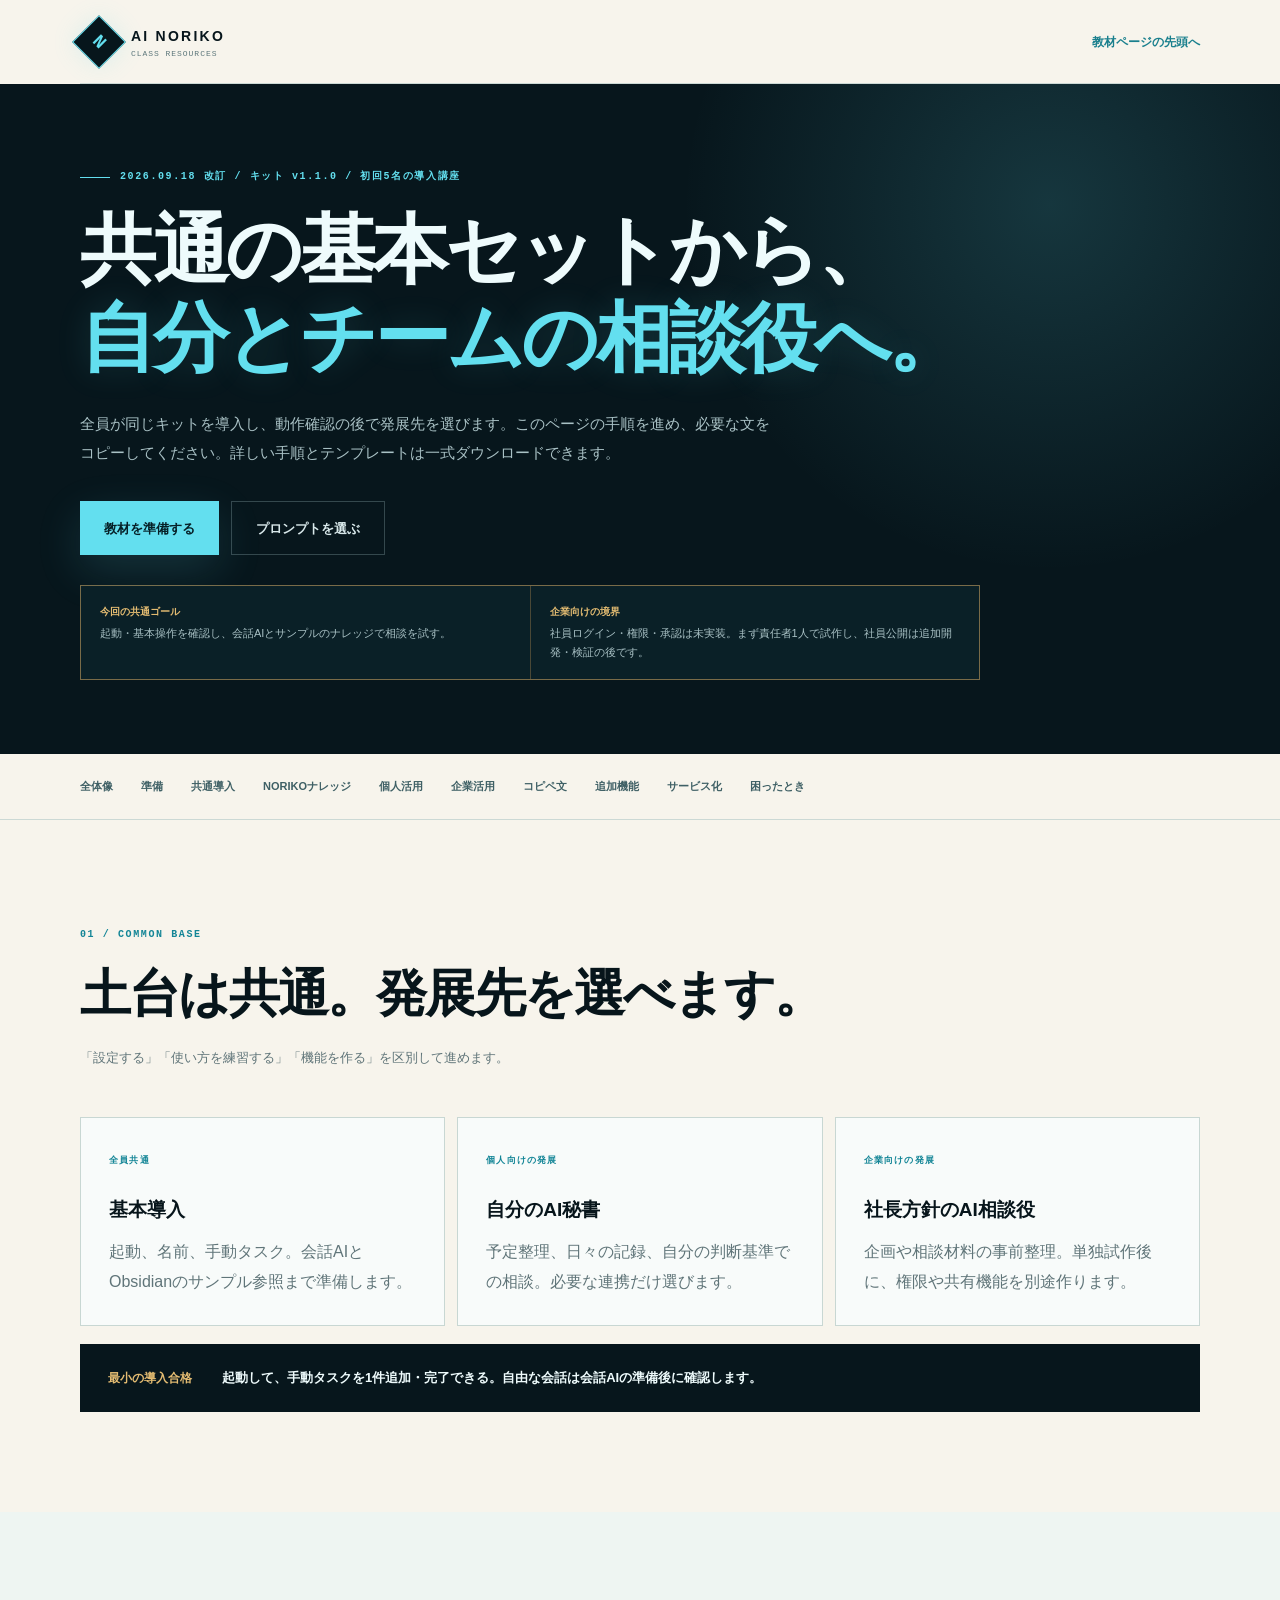
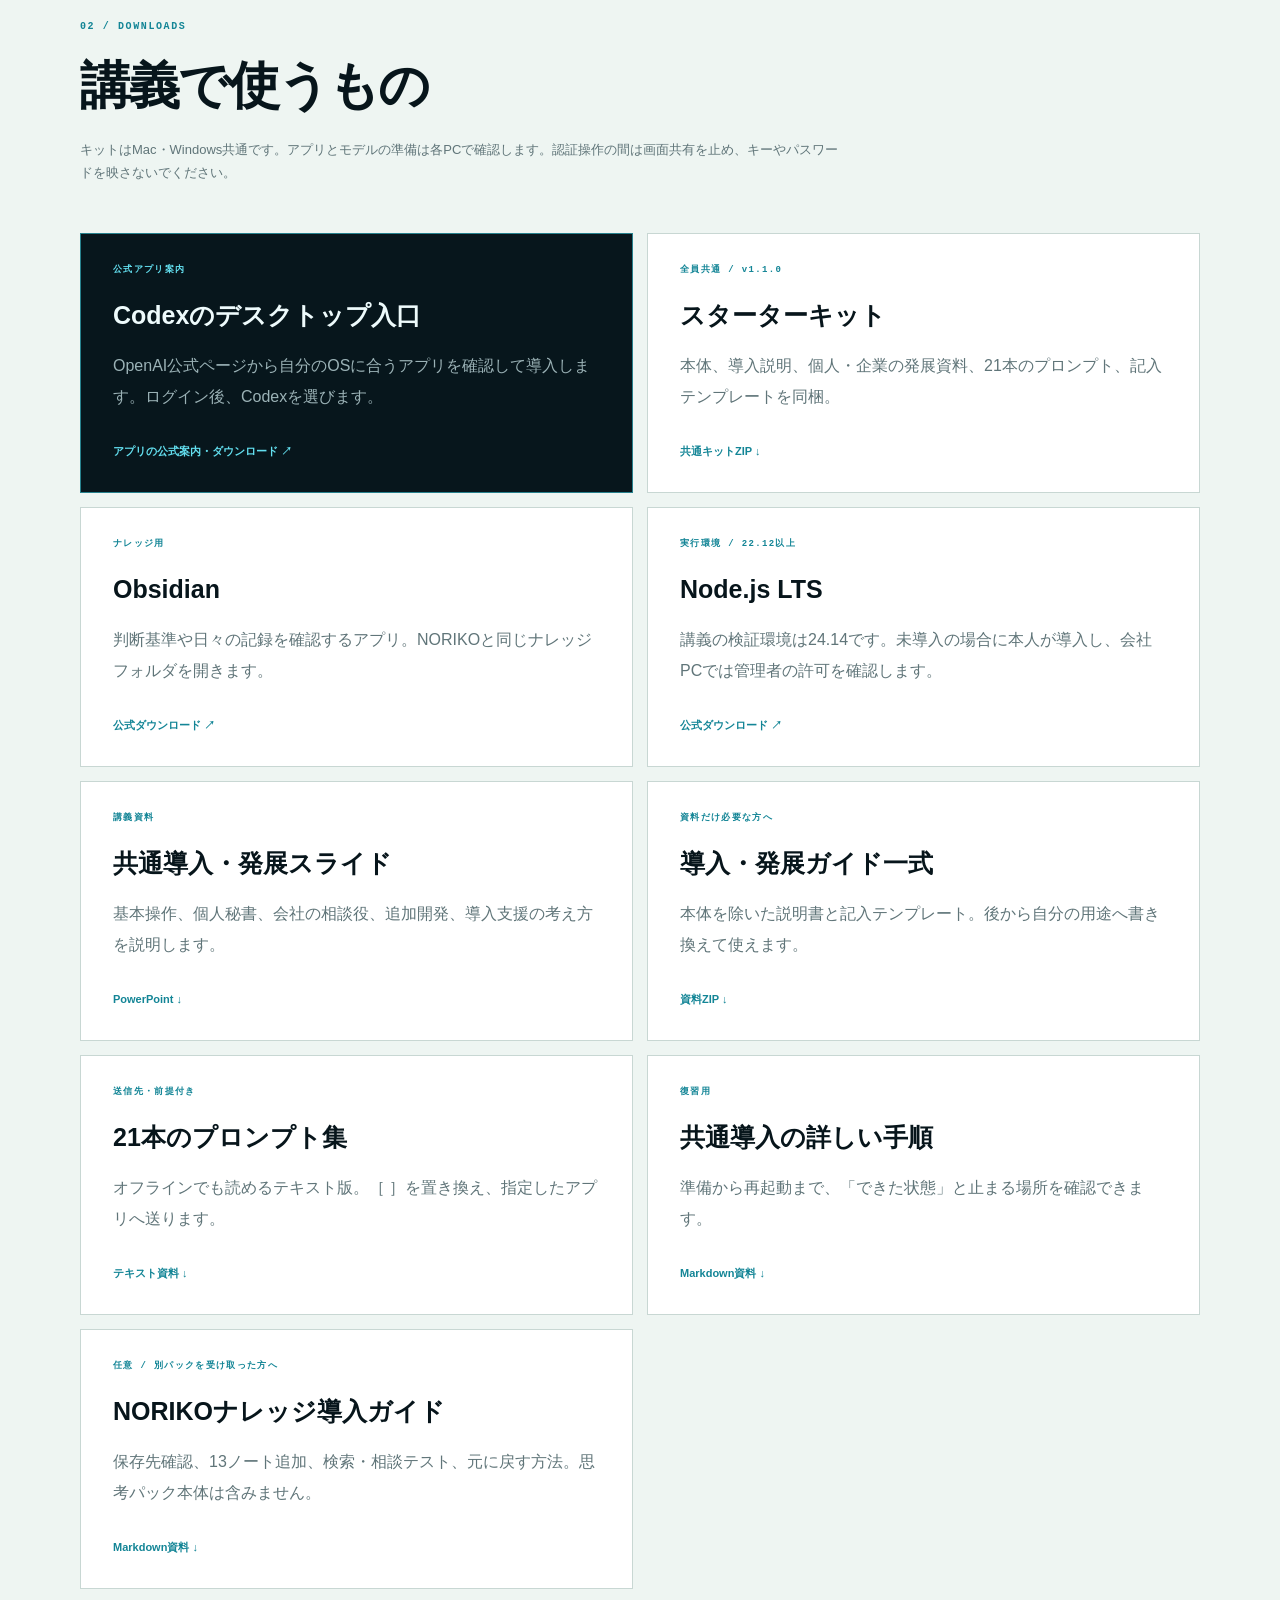
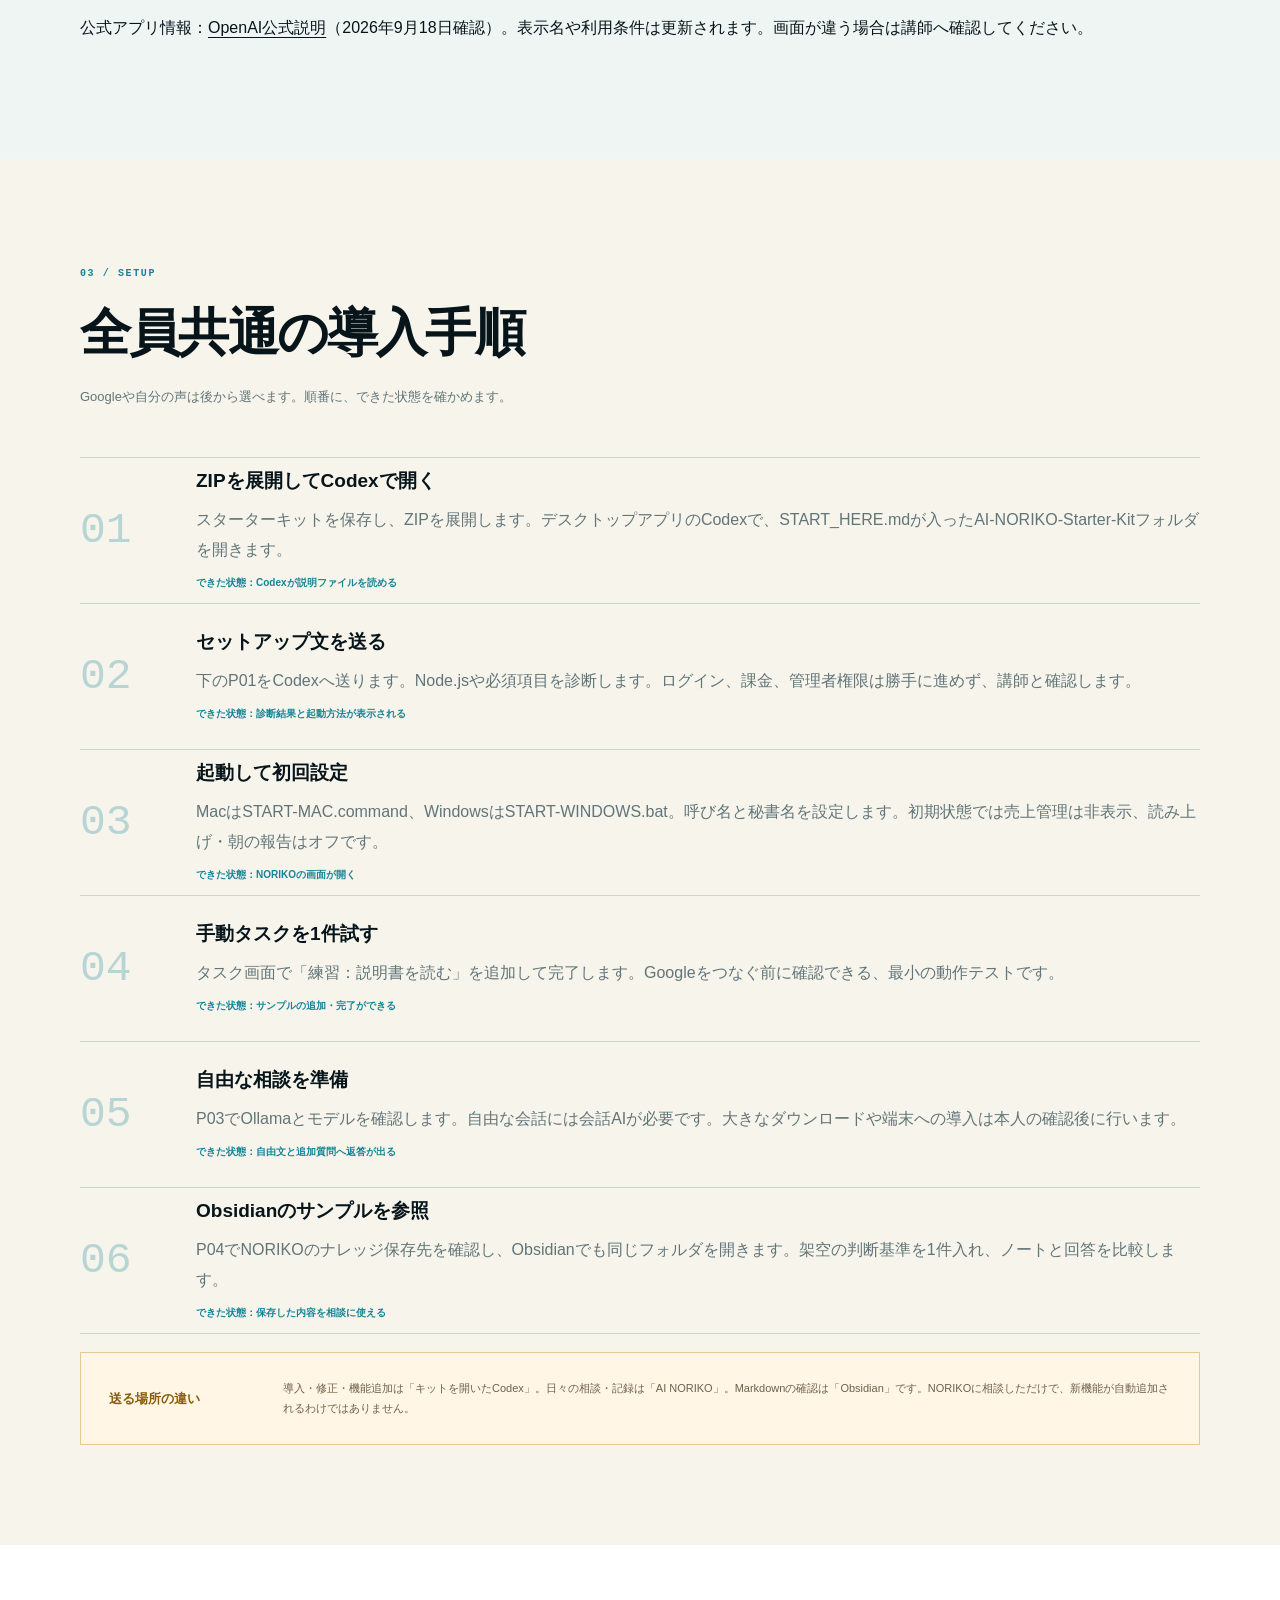
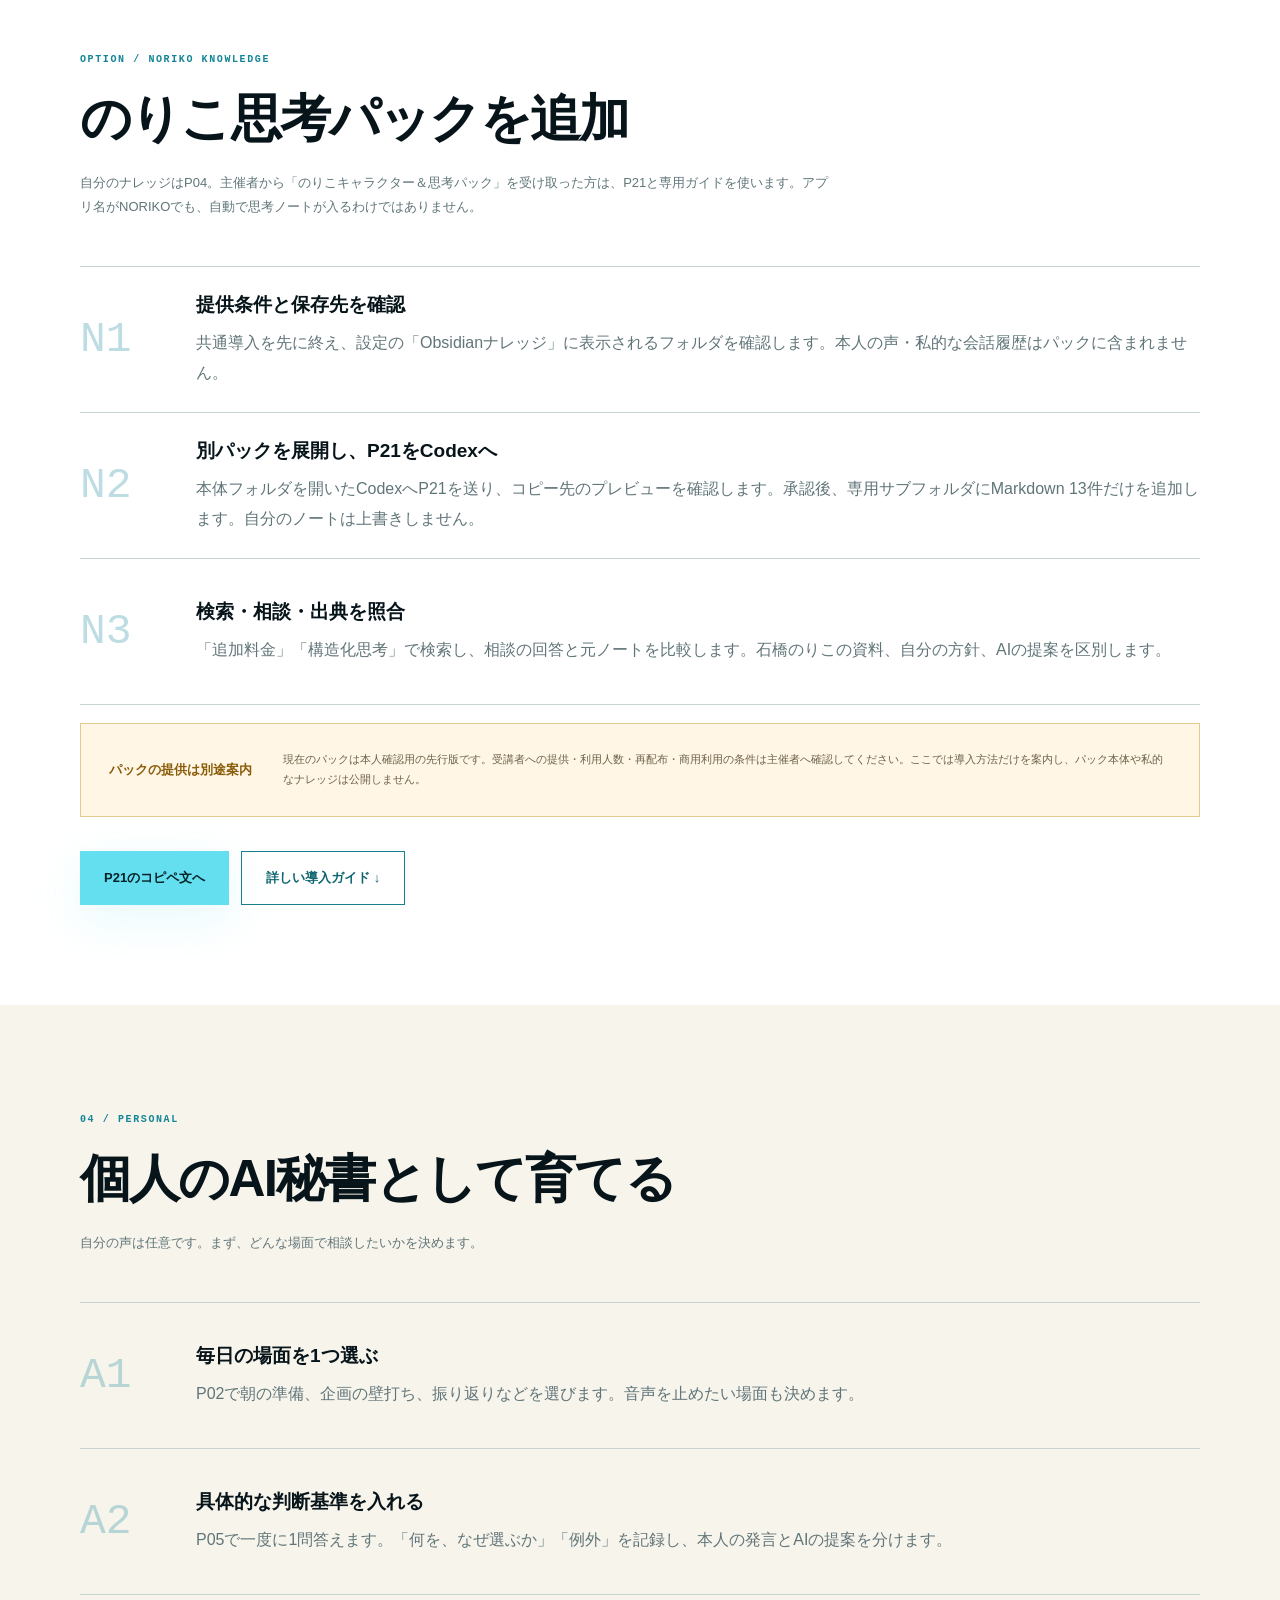
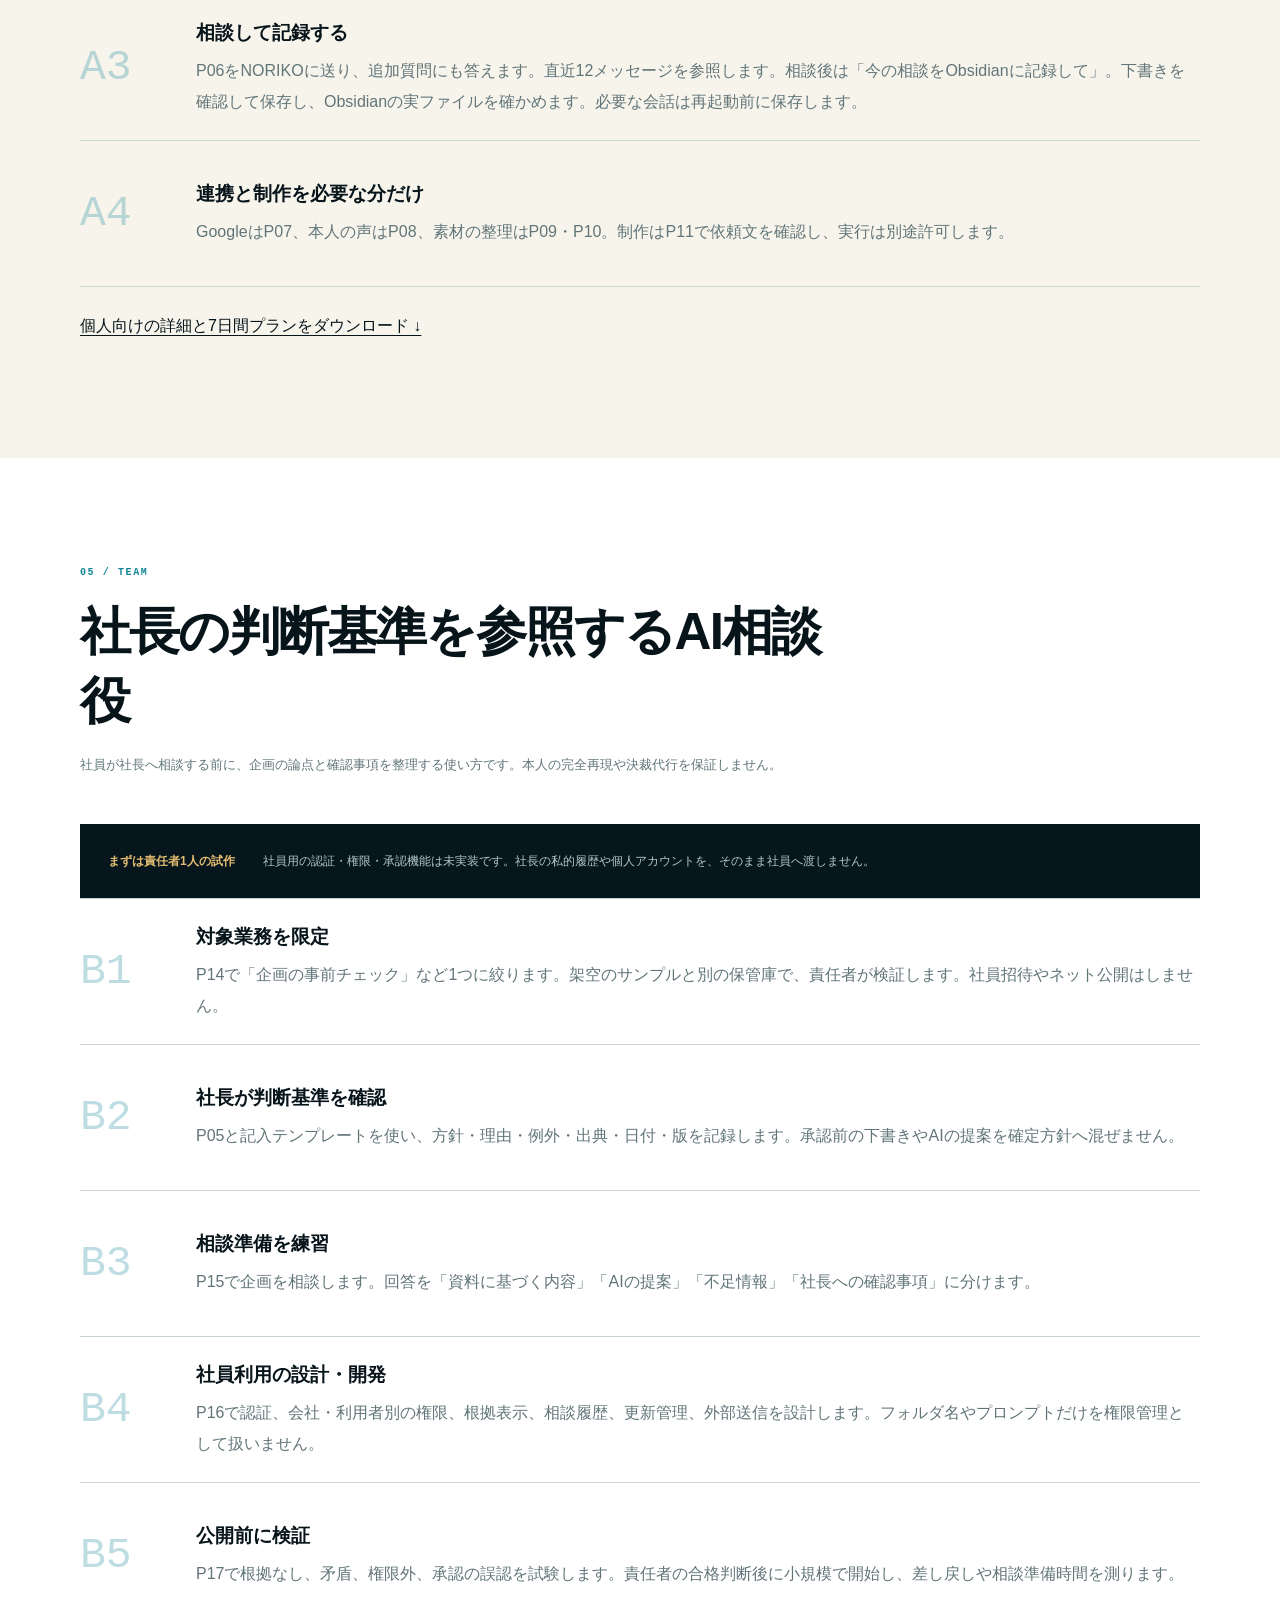
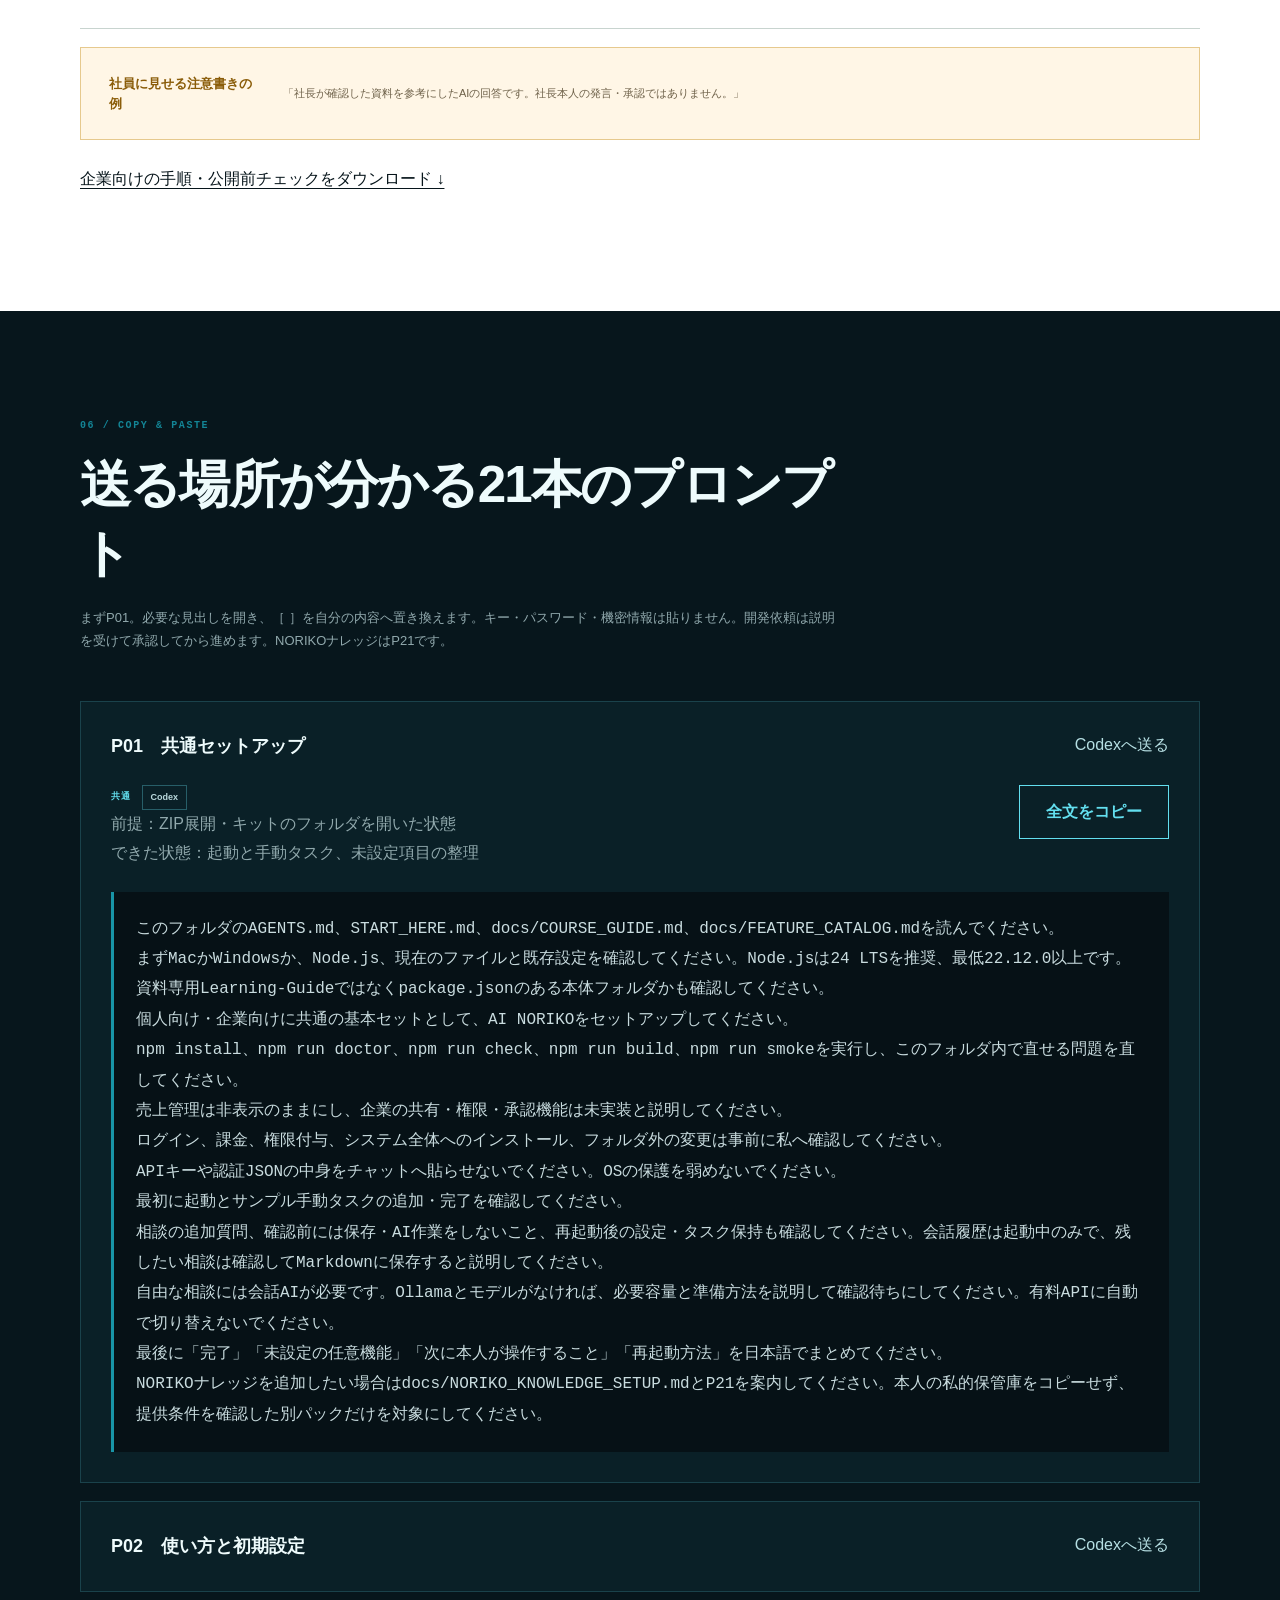
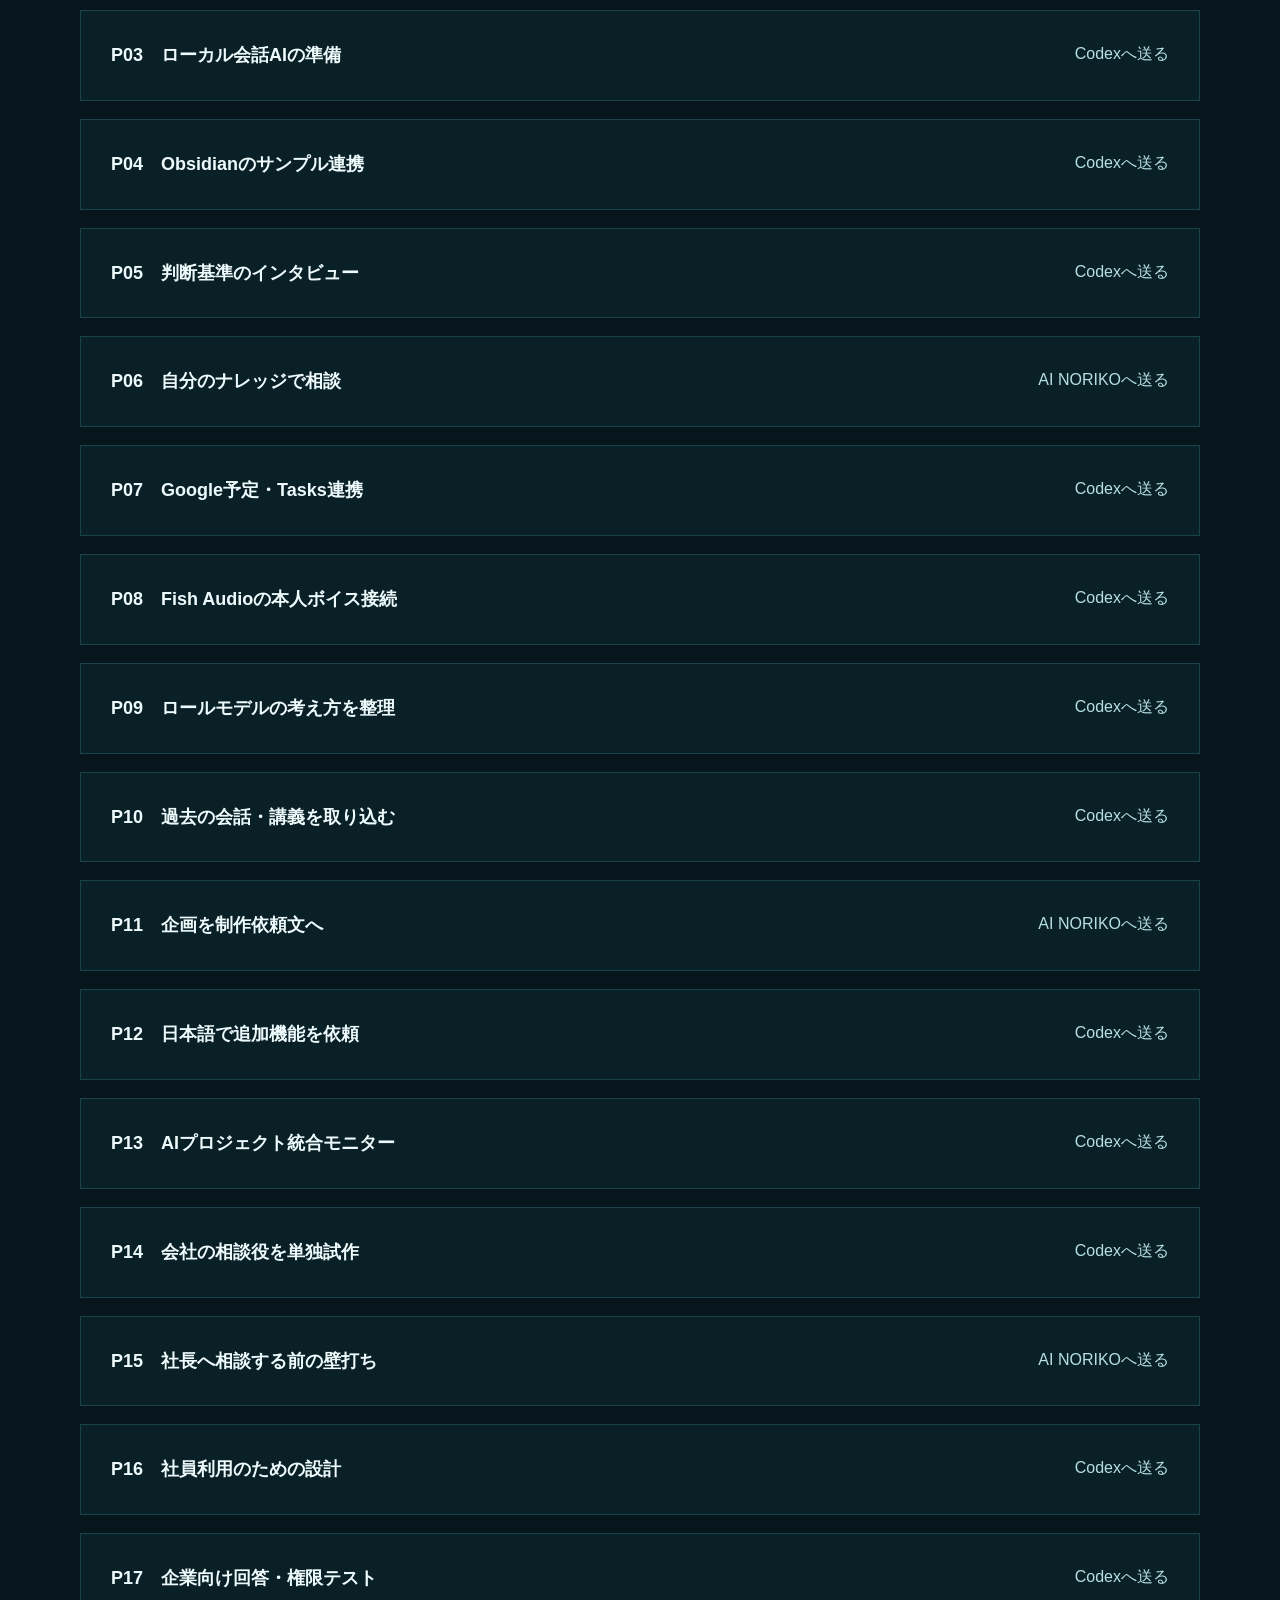
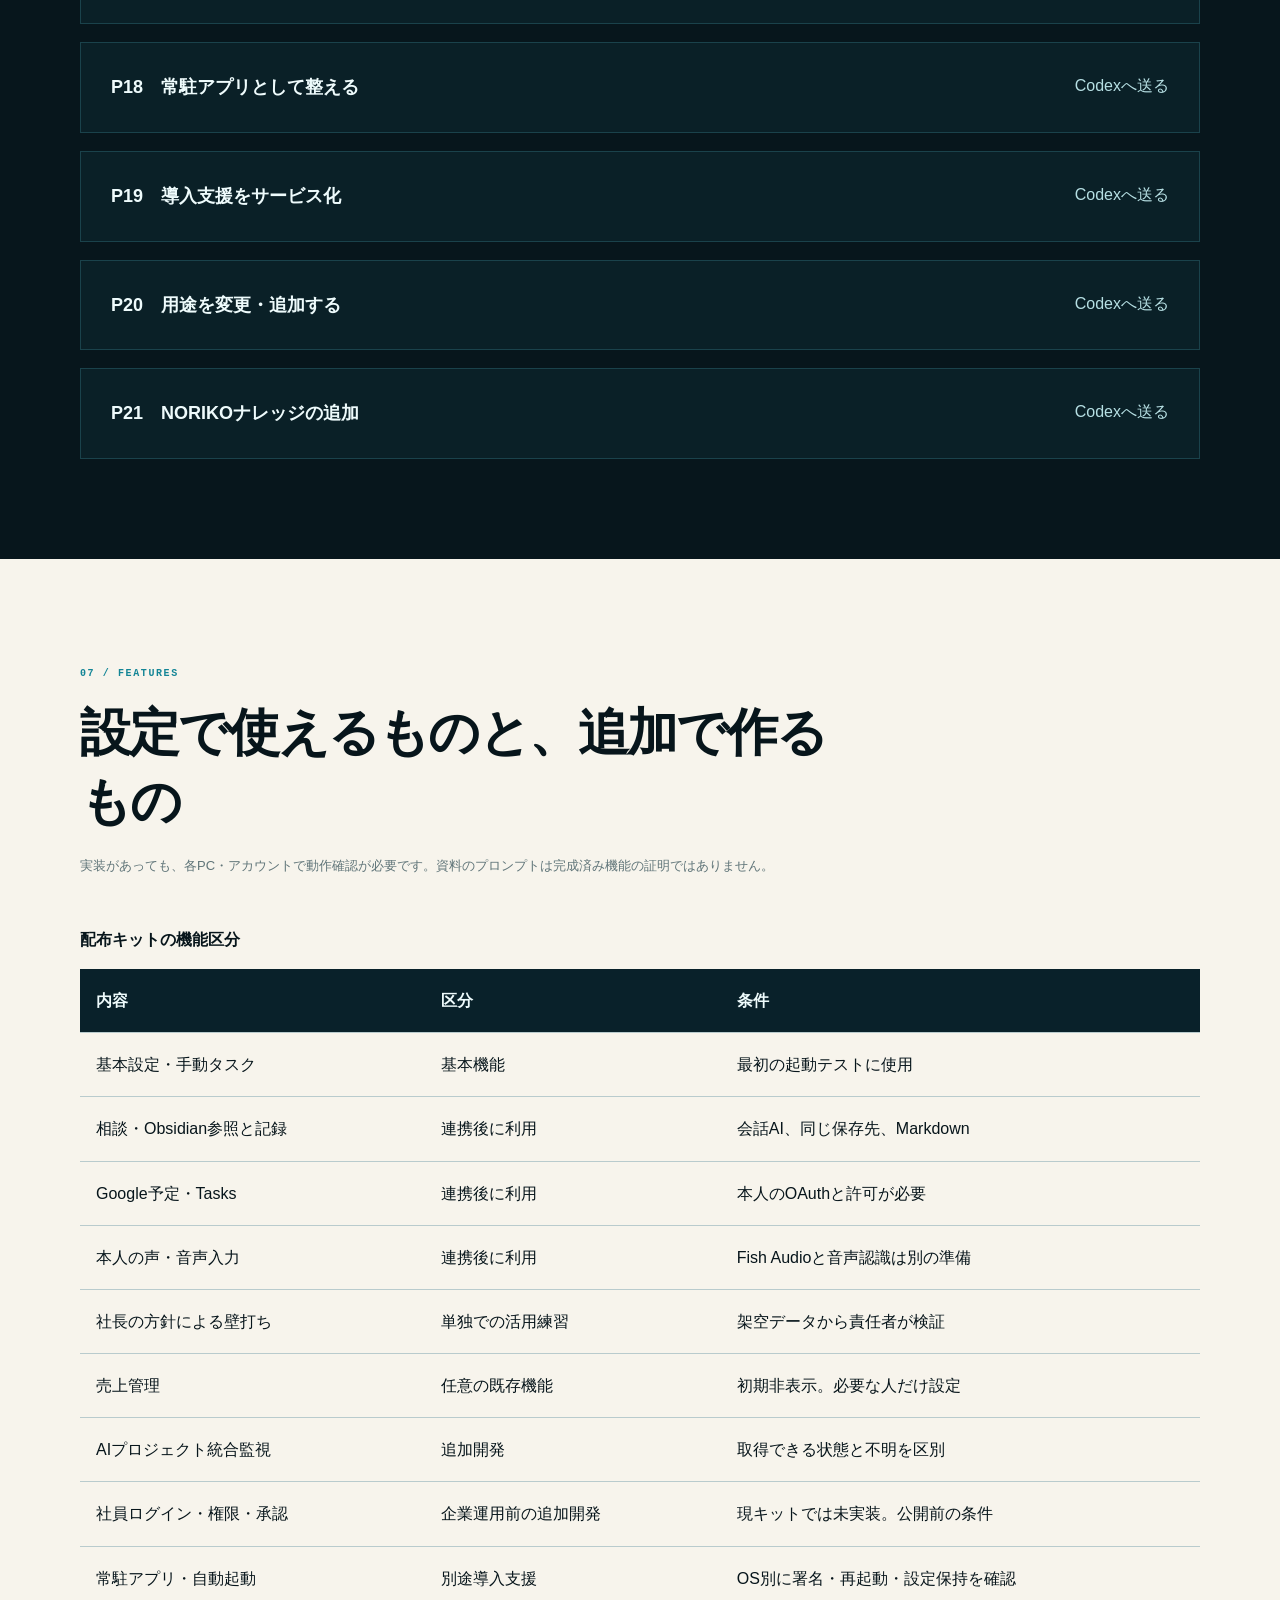
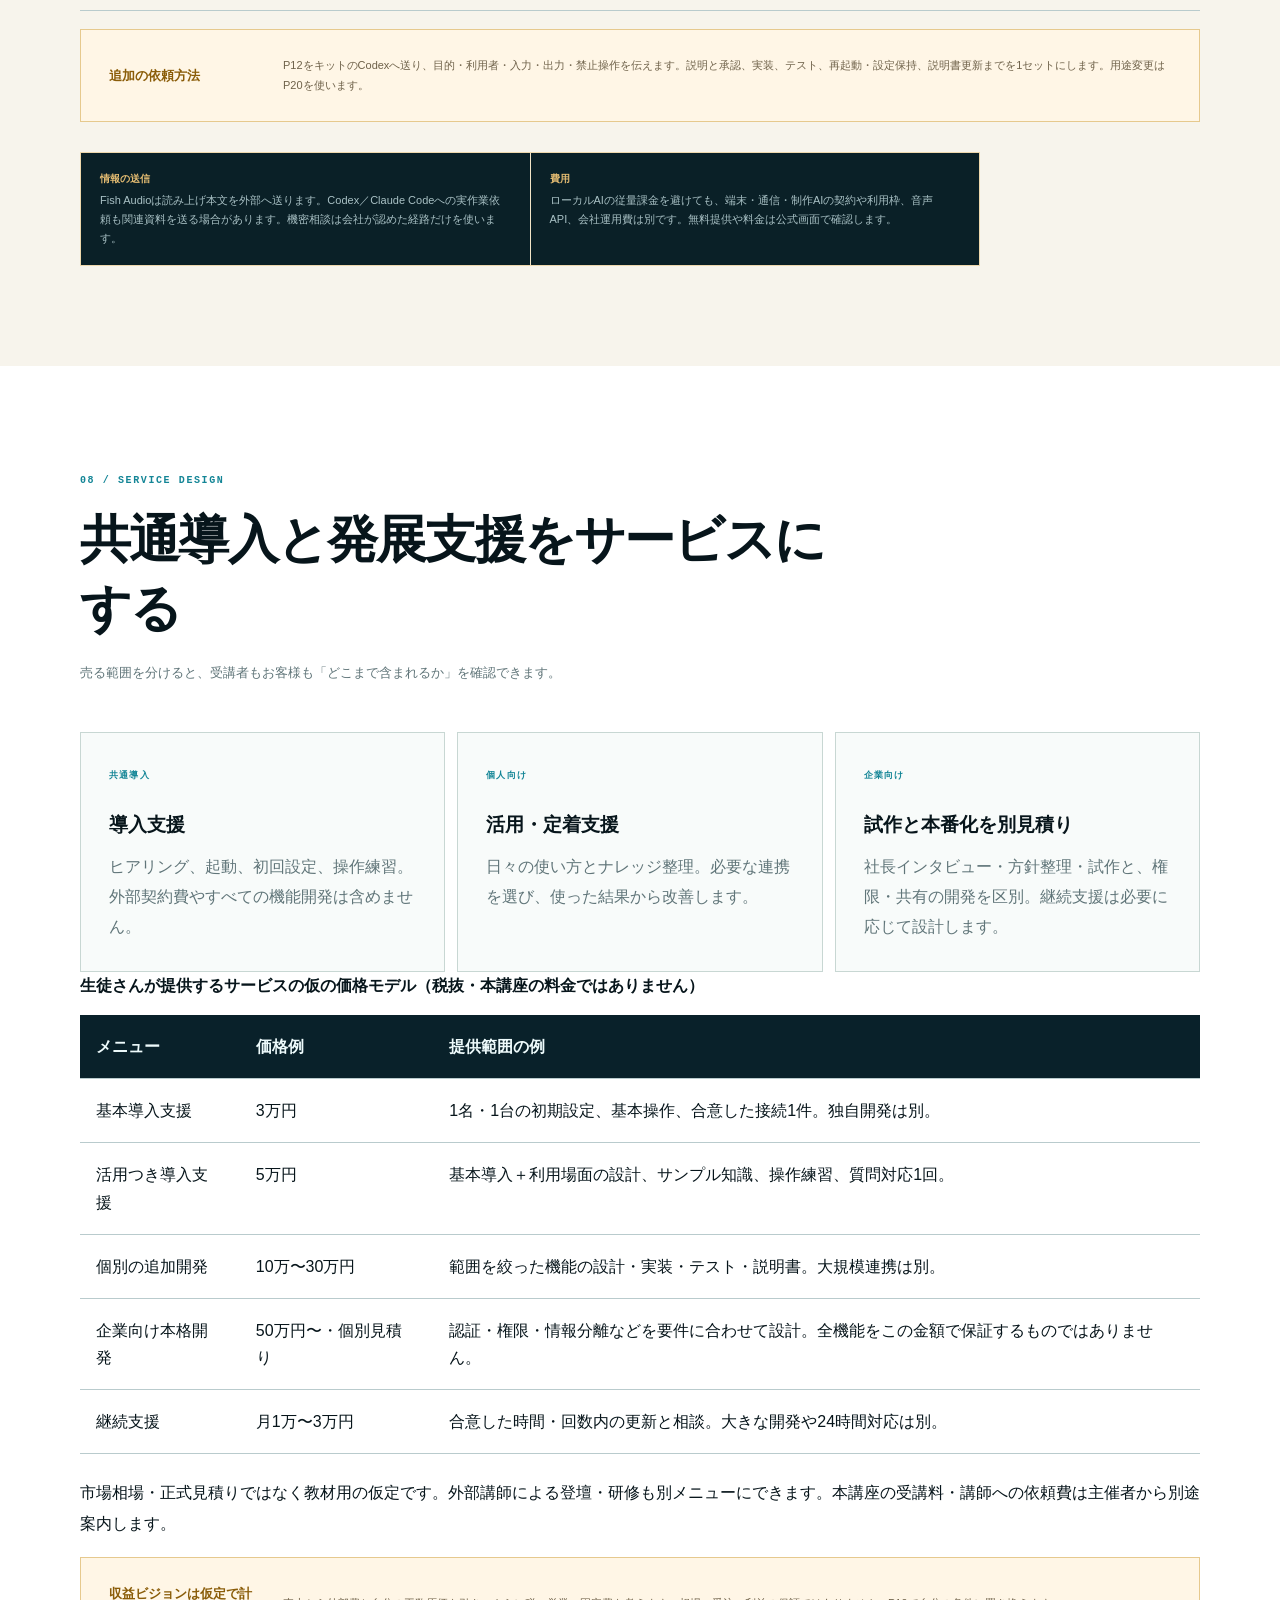
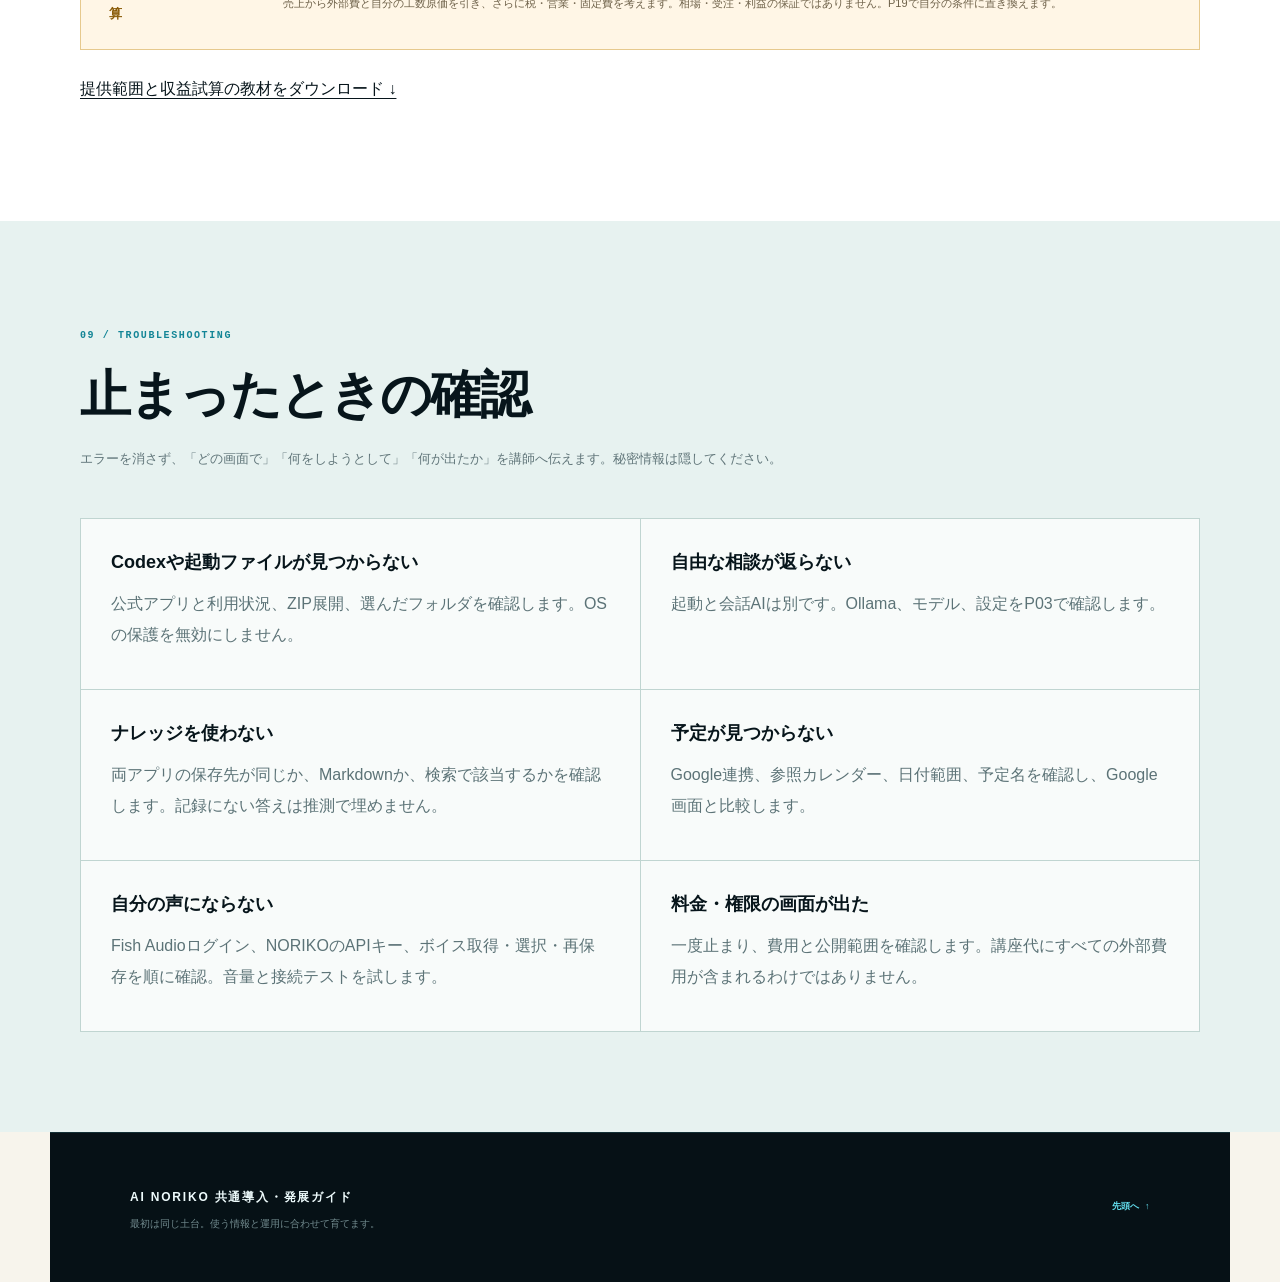
==== docs/index.html @ d014fbd5 "Publish AI NORIKO student course materials" ====
<!doctype html>
<html lang="ja"><head><meta charset="utf-8"><meta name="viewport" content="width=device-width, initial-scale=1"><title>AI NORIKO｜生徒用 講義資料・導入ガイド</title><meta name="description" content="AI NORIKOの導入手順、21本のコピペ用プロンプト、スターターキット、講義スライド、NORIKOナレッジ導入ガイド。"><meta name="color-scheme" content="light"><link rel="stylesheet" href="./styles.css"><script src="./script.js" defer></script></head><body><main class="resource-page" id="top"><header class="resource-header"><a class="brand" href="#top"><span class="brand-mark">N</span><span><strong>AI NORIKO</strong><small>CLASS RESOURCES</small></span></a><a class="resource-back" href="#top">教材ページの先頭へ</a></header><section class="resource-hero"><p class="eyebrow"><span></span> 2026.09.18 改訂 / キット v1.1.0 / 初回5名の導入講座</p><h1>共通の基本セットから、<br/><em>自分とチームの相談役へ。</em></h1><p>全員が同じキットを導入し、動作確認の後で発展先を選びます。このページの手順を進め、必要な文をコピーしてください。詳しい手順とテンプレートは一式ダウンロードできます。</p><div class="resource-actions"><a class="button primary" href="#downloads">教材を準備する</a><a class="button secondary" href="#prompts">プロンプトを選ぶ</a></div><div class="resource-alerts"><p><strong>今回の共通ゴール</strong> 起動・基本操作を確認し、会話AIとサンプルのナレッジで相談を試す。</p><p><strong>企業向けの境界</strong> 社員ログイン・権限・承認は未実装。まず責任者1人で試作し、社員公開は追加開発・検証の後です。</p></div></section><nav class="resource-index" aria-label="受講者用目次"><a href="#route">全体像</a><a href="#downloads">準備</a><a href="#setup">共通導入</a><a href="#noriko-knowledge">NORIKOナレッジ</a><a href="#personal">個人活用</a><a href="#team">企業活用</a><a href="#prompts">コピペ文</a><a href="#options">追加機能</a><a href="#service">サービス化</a><a href="#trouble">困ったとき</a></nav><section class="resource-section" id="route"><div class="resource-title"><small>01 / COMMON BASE</small><h2>土台は共通。発展先を選べます。</h2><p>「設定する」「使い方を練習する」「機能を作る」を区別して進めます。</p></div><div class="option-grid"><article><small>全員共通</small><strong>基本導入</strong><p>起動、名前、手動タスク。会話AIとObsidianのサンプル参照まで準備します。</p></article><article><small>個人向けの発展</small><strong>自分のAI秘書</strong><p>予定整理、日々の記録、自分の判断基準での相談。必要な連携だけ選びます。</p></article><article><small>企業向けの発展</small><strong>社長方針のAI相談役</strong><p>企画や相談材料の事前整理。単独試作後に、権限や共有機能を別途作ります。</p></article></div><div class="success-line"><strong>最小の導入合格</strong><p>起動して、手動タスクを1件追加・完了できる。自由な会話は会話AIの準備後に確認します。</p></div></section><section class="resource-section resource-downloads" id="downloads"><div class="resource-title"><small>02 / DOWNLOADS</small><h2>講義で使うもの</h2><p>キットはMac・Windows共通です。アプリとモデルの準備は各PCで確認します。認証操作の間は画面共有を止め、キーやパスワードを映さないでください。</p></div><div class="download-grid"><a class="download-card featured" href="https://learn.chatgpt.com/docs/app" target="_blank" rel="noreferrer"><small>公式アプリ案内</small><strong>Codexのデスクトップ入口</strong><p>OpenAI公式ページから自分のOSに合うアプリを確認して導入します。ログイン後、Codexを選びます。</p><span>アプリの公式案内・ダウンロード ↗</span></a><a class="download-card" href="./downloads/AI-NORIKO-Starter-Kit.zip" download=""><small>全員共通 / v1.1.0</small><strong>スターターキット</strong><p>本体、導入説明、個人・企業の発展資料、21本のプロンプト、記入テンプレートを同梱。</p><span>共通キットZIP ↓</span></a><a class="download-card" href="https://obsidian.md/download" target="_blank" rel="noreferrer"><small>ナレッジ用</small><strong>Obsidian</strong><p>判断基準や日々の記録を確認するアプリ。NORIKOと同じナレッジフォルダを開きます。</p><span>公式ダウンロード ↗</span></a><a class="download-card" href="https://nodejs.org/en/download" target="_blank" rel="noreferrer"><small>実行環境 / 22.12以上</small><strong>Node.js LTS</strong><p>講義の検証環境は24.14です。未導入の場合に本人が導入し、会社PCでは管理者の許可を確認します。</p><span>公式ダウンロード ↗</span></a><a class="download-card" href="./downloads/AI-NORIKO-Lecture-Slides.pptx" download=""><small>講義資料</small><strong>共通導入・発展スライド</strong><p>基本操作、個人秘書、会社の相談役、追加開発、導入支援の考え方を説明します。</p><span>PowerPoint ↓</span></a><a class="download-card" href="./downloads/AI-NORIKO-Learning-Guide.zip" download=""><small>資料だけ必要な方へ</small><strong>導入・発展ガイド一式</strong><p>本体を除いた説明書と記入テンプレート。後から自分の用途へ書き換えて使えます。</p><span>資料ZIP ↓</span></a><a class="download-card" href="./downloads/AI-NORIKO-Copy-Paste-Prompts.txt" download=""><small>送信先・前提付き</small><strong>21本のプロンプト集</strong><p>オフラインでも読めるテキスト版。［ ］を置き換え、指定したアプリへ送ります。</p><span>テキスト資料 ↓</span></a><a class="download-card" href="./downloads/guide/docs/COURSE_GUIDE.md" download=""><small>復習用</small><strong>共通導入の詳しい手順</strong><p>準備から再起動まで、「できた状態」と止まる場所を確認できます。</p><span>Markdown資料 ↓</span></a><a class="download-card" href="./downloads/guide/docs/NORIKO_KNOWLEDGE_SETUP.md" download=""><small>任意 / 別パックを受け取った方へ</small><strong>NORIKOナレッジ導入ガイド</strong><p>保存先確認、13ノート追加、検索・相談テスト、元に戻す方法。思考パック本体は含みません。</p><span>Markdown資料 ↓</span></a></div><p class="course-source">公式アプリ情報：<a href="https://learn.chatgpt.com/docs/app" target="_blank" rel="noreferrer">OpenAI公式説明</a>（2026年9月18日確認）。表示名や利用条件は更新されます。画面が違う場合は講師へ確認してください。</p></section><section class="resource-section" id="setup"><div class="resource-title"><small>03 / SETUP</small><h2>全員共通の導入手順</h2><p>Googleや自分の声は後から選べます。順番に、できた状態を確かめます。</p></div><ol class="resource-steps"><li><b>01</b><div><strong>ZIPを展開してCodexで開く</strong><p>スターターキットを保存し、ZIPを展開します。デスクトップアプリのCodexで、START_HERE.mdが入ったAI-NORIKO-Starter-Kitフォルダを開きます。</p><em>できた状態：Codexが説明ファイルを読める</em></div></li><li><b>02</b><div><strong>セットアップ文を送る</strong><p>下のP01をCodexへ送ります。Node.jsや必須項目を診断します。ログイン、課金、管理者権限は勝手に進めず、講師と確認します。</p><em>できた状態：診断結果と起動方法が表示される</em></div></li><li><b>03</b><div><strong>起動して初回設定</strong><p>MacはSTART-MAC.command、WindowsはSTART-WINDOWS.bat。呼び名と秘書名を設定します。初期状態では売上管理は非表示、読み上げ・朝の報告はオフです。</p><em>できた状態：NORIKOの画面が開く</em></div></li><li><b>04</b><div><strong>手動タスクを1件試す</strong><p>タスク画面で「練習：説明書を読む」を追加して完了します。Googleをつなぐ前に確認できる、最小の動作テストです。</p><em>できた状態：サンプルの追加・完了ができる</em></div></li><li><b>05</b><div><strong>自由な相談を準備</strong><p>P03でOllamaとモデルを確認します。自由な会話には会話AIが必要です。大きなダウンロードや端末への導入は本人の確認後に行います。</p><em>できた状態：自由文と追加質問へ返答が出る</em></div></li><li><b>06</b><div><strong>Obsidianのサンプルを参照</strong><p>P04でNORIKOのナレッジ保存先を確認し、Obsidianでも同じフォルダを開きます。架空の判断基準を1件入れ、ノートと回答を比較します。</p><em>できた状態：保存した内容を相談に使える</em></div></li></ol><div class="cost-guide"><strong>送る場所の違い</strong><p>導入・修正・機能追加は「キットを開いたCodex」。日々の相談・記録は「AI NORIKO」。Markdownの確認は「Obsidian」です。NORIKOに相談しただけで、新機能が自動追加されるわけではありません。</p></div></section><section class="resource-section resource-options" id="noriko-knowledge"><div class="resource-title"><small>OPTION / NORIKO KNOWLEDGE</small><h2>のりこ思考パックを追加</h2><p>自分のナレッジはP04。主催者から「のりこキャラクター＆思考パック」を受け取った方は、P21と専用ガイドを使います。アプリ名がNORIKOでも、自動で思考ノートが入るわけではありません。</p></div><ol class="resource-steps"><li><b>N1</b><div><strong>提供条件と保存先を確認</strong><p>共通導入を先に終え、設定の「Obsidianナレッジ」に表示されるフォルダを確認します。本人の声・私的な会話履歴はパックに含まれません。</p></div></li><li><b>N2</b><div><strong>別パックを展開し、P21をCodexへ</strong><p>本体フォルダを開いたCodexへP21を送り、コピー先のプレビューを確認します。承認後、専用サブフォルダにMarkdown 13件だけを追加します。自分のノートは上書きしません。</p></div></li><li><b>N3</b><div><strong>検索・相談・出典を照合</strong><p>「追加料金」「構造化思考」で検索し、相談の回答と元ノートを比較します。石橋のりこの資料、自分の方針、AIの提案を区別します。</p></div></li></ol><div class="cost-guide"><strong>パックの提供は別途案内</strong><p>現在のパックは本人確認用の先行版です。受講者への提供・利用人数・再配布・商用利用の条件は主催者へ確認してください。ここでは導入方法だけを案内し、パック本体や私的なナレッジは公開しません。</p></div><div class="resource-actions"><a class="button primary" href="#P21">P21のコピペ文へ</a><a class="button secondary" href="./downloads/guide/docs/NORIKO_KNOWLEDGE_SETUP.md" download="">詳しい導入ガイド ↓</a></div></section><section class="resource-section" id="personal"><div class="resource-title"><small>04 / PERSONAL</small><h2>個人のAI秘書として育てる</h2><p>自分の声は任意です。まず、どんな場面で相談したいかを決めます。</p></div><ol class="resource-steps"><li><b>A1</b><div><strong>毎日の場面を1つ選ぶ</strong><p>P02で朝の準備、企画の壁打ち、振り返りなどを選びます。音声を止めたい場面も決めます。</p></div></li><li><b>A2</b><div><strong>具体的な判断基準を入れる</strong><p>P05で一度に1問答えます。「何を、なぜ選ぶか」「例外」を記録し、本人の発言とAIの提案を分けます。</p></div></li><li><b>A3</b><div><strong>相談して記録する</strong><p>P06をNORIKOに送り、追加質問にも答えます。直近12メッセージを参照します。相談後は「今の相談をObsidianに記録して」。下書きを確認して保存し、Obsidianの実ファイルを確かめます。必要な会話は再起動前に保存します。</p></div></li><li><b>A4</b><div><strong>連携と制作を必要な分だけ</strong><p>GoogleはP07、本人の声はP08、素材の整理はP09・P10。制作はP11で依頼文を確認し、実行は別途許可します。</p></div></li></ol><p class="course-source"><a href="./downloads/guide/docs/PERSONAL_PLAYBOOK.md" download="">個人向けの詳細と7日間プランをダウンロード ↓</a></p></section><section class="resource-section resource-options" id="team"><div class="resource-title"><small>05 / TEAM</small><h2>社長の判断基準を参照するAI相談役</h2><p>社員が社長へ相談する前に、企画の論点と確認事項を整理する使い方です。本人の完全再現や決裁代行を保証しません。</p></div><div class="resource-rule"><strong>まずは責任者1人の試作</strong><p>社員用の認証・権限・承認機能は未実装です。社長の私的履歴や個人アカウントを、そのまま社員へ渡しません。</p></div><ol class="resource-steps"><li><b>B1</b><div><strong>対象業務を限定</strong><p>P14で「企画の事前チェック」など1つに絞ります。架空のサンプルと別の保管庫で、責任者が検証します。社員招待やネット公開はしません。</p></div></li><li><b>B2</b><div><strong>社長が判断基準を確認</strong><p>P05と記入テンプレートを使い、方針・理由・例外・出典・日付・版を記録します。承認前の下書きやAIの提案を確定方針へ混ぜません。</p></div></li><li><b>B3</b><div><strong>相談準備を練習</strong><p>P15で企画を相談します。回答を「資料に基づく内容」「AIの提案」「不足情報」「社長への確認事項」に分けます。</p></div></li><li><b>B4</b><div><strong>社員利用の設計・開発</strong><p>P16で認証、会社・利用者別の権限、根拠表示、相談履歴、更新管理、外部送信を設計します。フォルダ名やプロンプトだけを権限管理として扱いません。</p></div></li><li><b>B5</b><div><strong>公開前に検証</strong><p>P17で根拠なし、矛盾、権限外、承認の誤認を試験します。責任者の合格判断後に小規模で開始し、差し戻しや相談準備時間を測ります。</p></div></li></ol><div class="cost-guide"><strong>社員に見せる注意書きの例</strong><p>「社長が確認した資料を参考にしたAIの回答です。社長本人の発言・承認ではありません。」</p></div><p class="course-source"><a href="./downloads/guide/docs/TEAM_PLAYBOOK.md" download="">企業向けの手順・公開前チェックをダウンロード ↓</a></p></section><section class="resource-section resource-dark" id="prompts"><div class="resource-title"><small>06 / COPY &amp; PASTE</small><h2>送る場所が分かる21本のプロンプト</h2><p>まずP01。必要な見出しを開き、［ ］を自分の内容へ置き換えます。キー・パスワード・機密情報は貼りません。開発依頼は説明を受けて承認してから進めます。NORIKOナレッジはP21です。</p></div><div class="resource-prompts"><details class="resource-prompt" id="P01" open=""><summary><strong>P01　共通セットアップ</strong><span>Codexへ送る</span></summary><div class="resource-prompt-head"><div><div class="prompt-meta"><small>共通</small><span>Codex</span></div><p>前提：ZIP展開・キットのフォルダを開いた状態</p><p>できた状態：起動と手動タスク、未設定項目の整理</p></div><button type="button" aria-label="共通セットアップをコピー">全文をコピー</button></div><p role="status" aria-live="polite"></p><pre><code>このフォルダのAGENTS.md、START_HERE.md、docs/COURSE_GUIDE.md、docs/FEATURE_CATALOG.mdを読んでください。
まずMacかWindowsか、Node.js、現在のファイルと既存設定を確認してください。Node.jsは24 LTSを推奨、最低22.12.0以上です。資料専用Learning-Guideではなくpackage.jsonのある本体フォルダかも確認してください。
個人向け・企業向けに共通の基本セットとして、AI NORIKOをセットアップしてください。
npm install、npm run doctor、npm run check、npm run build、npm run smokeを実行し、このフォルダ内で直せる問題を直してください。
売上管理は非表示のままにし、企業の共有・権限・承認機能は未実装と説明してください。
ログイン、課金、権限付与、システム全体へのインストール、フォルダ外の変更は事前に私へ確認してください。
APIキーや認証JSONの中身をチャットへ貼らせないでください。OSの保護を弱めないでください。
最初に起動とサンプル手動タスクの追加・完了を確認してください。
相談の追加質問、確認前には保存・AI作業をしないこと、再起動後の設定・タスク保持も確認してください。会話履歴は起動中のみで、残したい相談は確認してMarkdownに保存すると説明してください。
自由な相談には会話AIが必要です。Ollamaとモデルがなければ、必要容量と準備方法を説明して確認待ちにしてください。有料APIに自動で切り替えないでください。
最後に「完了」「未設定の任意機能」「次に本人が操作すること」「再起動方法」を日本語でまとめてください。
NORIKOナレッジを追加したい場合はdocs/NORIKO_KNOWLEDGE_SETUP.mdとP21を案内してください。本人の私的保管庫をコピーせず、提供条件を確認した別パックだけを対象にしてください。</code></pre></details><details class="resource-prompt" id="P02"><summary><strong>P02　使い方と初期設定</strong><span>Codexへ送る</span></summary><div class="resource-prompt-head"><div><div class="prompt-meta"><small>共通</small><span>Codex</span></div><p>前提：起動確認済み</p><p>できた状態：設定案を確認してから反映</p></div><button type="button" aria-label="使い方と初期設定をコピー">全文をコピー</button></div><p role="status" aria-live="polite"></p><pre><code>このキットの既存設定で私の使い方を整えてください。
呼び名、秘書名、使う場面、音声を止めたい場面、通知の希望を一つずつ聞いてください。
設定でできることと追加開発を分け、変更一覧を見せて確認を取ってください。
売上管理は希望するまで非表示。既存データや認証を消さないでください。</code></pre></details><details class="resource-prompt" id="P03"><summary><strong>P03　ローカル会話AIの準備</strong><span>Codexへ送る</span></summary><div class="resource-prompt-head"><div><div class="prompt-meta"><small>共通</small><span>Codex</span></div><p>前提：PCの空き容量とインストール権限を確認</p><p>できた状態：自由な相談と追加質問に返答する</p></div><button type="button" aria-label="ローカル会話AIの準備をコピー">全文をコピー</button></div><p role="status" aria-live="polite"></p><pre><code>NORIKOで自由なテキスト相談をしたいです。
OS、メモリ、空き容量、Ollamaの有無、NORIKOの設定モデルを確認してください。
端末に合う準備方法、容量、処理速度の見込みを説明し、インストール前に私へ確認してください。
有料APIへ自動で切り替えないでください。準備後、自由文への回答と追加質問への応答を確認し、未確認の点も報告してください。</code></pre></details><details class="resource-prompt" id="P04"><summary><strong>P04　Obsidianのサンプル連携</strong><span>Codexへ送る</span></summary><div class="resource-prompt-head"><div><div class="prompt-meta"><small>共通</small><span>Codex</span></div><p>前提：会話AIの準備済み・Obsidian導入を本人が許可</p><p>できた状態：同じノートを両アプリで確認する</p></div><button type="button" aria-label="Obsidianのサンプル連携をコピー">全文をコピー</button></div><p role="status" aria-live="polite"></p><pre><code>NORIKOが参照するナレッジフォルダを確認し、Obsidianで同じフォルダを開く手順を教えてください。
初期テスト用に「企画では対象者と目的を先に明確にする」という架空の判断基準を1件作りたいです。
保存先を私に確認してから作成してください。本人の実際の方針とは区別してください。
既存ファイルを上書きせず、保存と検索を確認し、NORIKOへのテスト質問を示してください。</code></pre></details><details class="resource-prompt" id="P05"><summary><strong>P05　判断基準のインタビュー</strong><span>Codexへ送る</span></summary><div class="resource-prompt-head"><div><div class="prompt-meta"><small>共通</small><span>Codex</span></div><p>前提：本人が答える・会社の場合は社長の許可</p><p>できた状態：本人が確認できるMarkdown下書き</p></div><button type="button" aria-label="判断基準のインタビューをコピー">全文をコピー</button></div><p role="status" aria-live="polite"></p><pre><code>私の判断基準をナレッジとして整理するインタビューをしてください。
「納期が今日なのに品質が間に合わないとき」「追加作業を無料で頼まれたとき」「企画の目的が曖昧なとき」など具体例から、一度に1問だけ聞いてください。
回答後、本人の発言、判断、理由、例外、未決定事項、AIの提案を分けてMarkdownの下書きにしてください。
出典・日付・適用範囲・公開先・版・本人確認日を記録できる形にしてください。
最初は下書きとして表示し、保存先と内容を私が承認するまで保存しないでください。AIの提案を本人の確定方針にしないでください。</code></pre></details><details class="resource-prompt" id="P06"><summary><strong>P06　自分のナレッジで相談</strong><span>AI NORIKOへ送る</span></summary><div class="resource-prompt-head"><div><div class="prompt-meta"><small>個人</small><span>AI NORIKO</span></div><p>前提：会話AIとナレッジ参照を確認済み</p><p>できた状態：根拠とAIの提案を区別した回答</p></div><button type="button" aria-label="自分のナレッジで相談をコピー">全文をコピー</button></div><p role="status" aria-live="polite"></p><pre><code>相談です。記録した私の判断基準を参考に、次の件を一緒に整理してください。
状況：［具体的な状況］
迷っていること：［選択肢］
期限・制約：［条件］
記録に基づく答えとAIの提案を分け、参照元を教えてください。根拠がないことは不明と伝えてください。
足りない情報は一つずつ聞いてください。予定を変更したり、外部へ送信したりしないでください。</code></pre></details><details class="resource-prompt" id="P07"><summary><strong>P07　Google予定・Tasks連携</strong><span>Codexへ送る</span></summary><div class="resource-prompt-head"><div><div class="prompt-meta"><small>個人</small><span>Codex</span></div><p>前提：本人のGoogleアカウント・Cloud設定の許可</p><p>できた状態：実在する予定の検索と練習タスクを確認</p></div><button type="button" aria-label="Google予定・Tasks連携をコピー">全文をコピー</button></div><p role="status" aria-live="polite"></p><pre><code>Google CalendarとGoogle TasksをNORIKOにつなぎたいです。
キットの実装を確認して、Calendar API、Tasks API、OAuth同意画面、デスクトップアプリ用クライアントの準備を一つずつ案内してください。
ログイン・認証の作成と権限確認は私本人が行います。キーやJSONの中身をチャットへ貼らせないでください。
接続後、今日・明日・今週と、私が指定する将来の予定を名前と日付範囲で探し、Google画面と比較してください。
テスト用タスクの登録・完了は事前に確認し、既存の予定や納品期日は動かさないでください。</code></pre></details><details class="resource-prompt" id="P08"><summary><strong>P08　Fish Audioの本人ボイス接続</strong><span>Codexへ送る</span></summary><div class="resource-prompt-head"><div><div class="prompt-meta"><small>個人</small><span>Codex</span></div><p>前提：本人の同意がある声・API利用条件を確認</p><p>できた状態：選んだボイスの保存と短い再生テスト</p></div><button type="button" aria-label="Fish Audioの本人ボイス接続をコピー">全文をコピー</button></div><p role="status" aria-live="polite"></p><pre><code>Fish Audioで作った本人の声をNORIKOへ接続したいです。
WebプランとAPI利用条件を分け、現在の料金・利用枠・外部送信内容を公式情報で確認してください。
本人がログインし、必要ならAPIキーを発行してNORIKOの設定へ直接保存できるよう案内してください。キーをチャットへ貼らせないでください。
保存したキーで本人のボイス一覧を取得し、使う声を本人に確認して保存してください。
ミュート・音量を確認してから短い接続テストを行い、標準音声への代替ではないかも確認してください。
ログインだけ、キー保存だけでは完了にせず、ボイス選択と保存まで確認してください。</code></pre></details><details class="resource-prompt" id="P09"><summary><strong>P09　ロールモデルの考え方を整理</strong><span>Codexへ送る</span></summary><div class="resource-prompt-head"><div><div class="prompt-meta"><small>個人</small><span>Codex</span></div><p>前提：利用できる出典を指定</p><p>できた状態：本人発言・解釈・自分の考えを分けた下書き</p></div><button type="button" aria-label="ロールモデルの考え方を整理をコピー">全文をコピー</button></div><p role="status" aria-live="polite"></p><pre><code>次の内容をロールモデルの参考ノートに整理してください。
人物名：［名前］
出典：［URL・資料名・動画の該当時刻］
記録したい要点：［内容］
発言者の言葉、要約、私が取り入れたいこと、私との違い、AIの解釈を分けてください。
公開日と確認日を記録し、出典不明は推測しないでください。長い転載は避けて要約を中心にしてください。
私自身の確定方針とは別にし、まず下書きを表示してください。保存先と内容を確認後に保存してください。</code></pre></details><details class="resource-prompt" id="P10"><summary><strong>P10　過去の会話・講義を取り込む</strong><span>Codexへ送る</span></summary><div class="resource-prompt-head"><div><div class="prompt-meta"><small>個人</small><span>Codex</span></div><p>前提：本人が指定した素材・利用権限・対象期間</p><p>できた状態：原本を残し、3件で取り込みを検証</p></div><button type="button" aria-label="過去の会話・講義を取り込むをコピー">全文をコピー</button></div><p role="status" aria-live="polite"></p><pre><code>指定する素材をObsidian用のMarkdownに整理したいです。
素材の場所：［ファイルまたはリンク］
対象期間・講義：［範囲］
最初は3件だけ対象を示し、私に確認してください。ログインが必要なら本人へ引き継いでください。
本人の発言、他者の発言、AIの回答、要約を分け、出典・日付・文字起こしの不確かな箇所を残してください。
個人情報・機密情報を抽出対象から除く方法を先に確認し、原本を削除・移動・上書きしないでください。
保存先と下書きを確認後に保存し、NORIKOで参照できるか試してください。会社用への公開は別の承認にしてください。</code></pre></details><details class="resource-prompt" id="P11"><summary><strong>P11　企画を制作依頼文へ</strong><span>AI NORIKOへ送る</span></summary><div class="resource-prompt-head"><div><div class="prompt-meta"><small>個人</small><span>AI NORIKO</span></div><p>前提：会話AI準備済み。実行連携はまだ不要</p><p>できた状態：実行前に確認する依頼文</p></div><button type="button" aria-label="企画を制作依頼文へをコピー">全文をコピー</button></div><p role="status" aria-live="polite"></p><pre><code>相談です。このアイデアを制作依頼文に整理してください。
アイデア：［内容］
目的、対象者、完成形、期限、守る条件を一つずつ確認してください。
企画の要約、CodexまたはClaude Codeへ渡す依頼文、最初の作業をまとめてください。
今回は文案の作成だけです。アプリ起動、プロジェクト作成、外部送信、実作業はまだ行わず、私に確認させてください。</code></pre></details><details class="resource-prompt" id="P12"><summary><strong>P12　日本語で追加機能を依頼</strong><span>Codexへ送る</span></summary><div class="resource-prompt-head"><div><div class="prompt-meta"><small>追加開発</small><span>Codex</span></div><p>前提：同じキットのフォルダを開く</p><p>できた状態：影響説明・承認・実装・テスト・説明書更新</p></div><button type="button" aria-label="日本語で追加機能を依頼をコピー">全文をコピー</button></div><p role="status" aria-live="polite"></p><pre><code>このAI NORIKOに機能を追加したいです。
目的：［何を楽にしたいか］
利用者：［自分／責任者だけ／社員］
入力と出力：［具体例］
禁止したい操作：［勝手な送信・削除など］
まずdocs/FEATURE_CATALOG.mdと実装を確認し、既存設定でできる部分と追加開発を分けてください。
変更範囲、費用、外部へ送る情報、権限、戻し方、受け入れテストを説明して私の承認を待ってください。
承認後は既存データ・機能を守り、Mac・Windows対応で実装してください。動作、再起動、設定保持を確認し、未確認環境を明記して説明書を更新してください。</code></pre></details><details class="resource-prompt" id="P13"><summary><strong>P13　AIプロジェクト統合モニター</strong><span>Codexへ送る</span></summary><div class="resource-prompt-head"><div><div class="prompt-meta"><small>追加開発</small><span>Codex</span></div><p>前提：登録するプロジェクトを本人が限定</p><p>できた状態：取得根拠のある状態と不明を区別する一覧</p></div><button type="button" aria-label="AIプロジェクト統合モニターをコピー">全文をコピー</button></div><p role="status" aria-live="polite"></p><pre><code>AI NORIKOにAIプロジェクト統合モニターを追加したいです。
私が登録したフォルダだけを対象に、CodexとClaude Codeの作業状況をまとめたいです。
最初は読み取り専用。プロジェクト名、担当AI、確認できた状態、情報の取得元、最終確認時刻、次の行動を表示してください。
ファイル更新時刻だけで作業中・完了と断定せず、正確な情報が取れない場合は不明・取得不可と表示してください。
.env、キー、認証情報、無関係な私的履歴は読み取らないでください。
エージェント起動・変更・停止は私の確認後に限定します。OS別の取得方法と費用を説明し、承認後に実装・テストしてください。</code></pre></details><details class="resource-prompt" id="P14"><summary><strong>P14　会社の相談役を単独試作</strong><span>Codexへ送る</span></summary><div class="resource-prompt-head"><div><div class="prompt-meta"><small>企業</small><span>Codex</span></div><p>前提：責任者本人・架空サンプルのみ</p><p>できた状態：社員公開前の試作計画</p></div><button type="button" aria-label="会社の相談役を単独試作をコピー">全文をコピー</button></div><p role="status" aria-live="polite"></p><pre><code>共通のNORIKOを、社長の判断基準を参照するAI相談役として検証したいです。
まずdocs/TEAM_PLAYBOOK.mdを読んでください。対象業務、想定質問、社長の確認者、公開してよい資料、扱わない相談を一つずつ聞いてください。
今回は責任者1人の架空データ試作だけです。新しい保管庫を提案し、私の承認後にサンプルを作ってください。
社長の個人Obsidian・Google・ChatGPT履歴を流用しないでください。社員招待、ネット公開、サーバ化はしないでください。
現状でできる試作と、社員利用に必要な未実装機能を明記してください。</code></pre></details><details class="resource-prompt" id="P15"><summary><strong>P15　社長へ相談する前の壁打ち</strong><span>AI NORIKOへ送る</span></summary><div class="resource-prompt-head"><div><div class="prompt-meta"><small>企業</small><span>AI NORIKO</span></div><p>前提：責任者の単独試作、または検証済みの企業環境</p><p>できた状態：参考回答・根拠・確認事項の整理</p></div><button type="button" aria-label="社長へ相談する前の壁打ちをコピー">全文をコピー</button></div><p role="status" aria-live="polite"></p><pre><code>相談です。社長が確認した方針資料を参考に、この企画を事前チェックしてください。
企画：［内容］
対象者・目的：［内容］
予算・期限・制約：［条件］
資料に基づく参考回答、根拠の資料名・日付・版、AIの提案、不足情報、社長に確認する事項を分けてください。
記録がないことや方針の矛盾は確認が必要と伝えてください。社長本人の発言・承認とは扱わず、決裁や送信は行わないでください。</code></pre></details><details class="resource-prompt" id="P16"><summary><strong>P16　社員利用のための設計</strong><span>Codexへ送る</span></summary><div class="resource-prompt-head"><div><div class="prompt-meta"><small>企業</small><span>Codex</span></div><p>前提：単独試作後・管理者と責任者の承認前</p><p>できた状態：未実装項目を含む本番化計画</p></div><button type="button" aria-label="社員利用のための設計をコピー">全文をコピー</button></div><p role="status" aria-live="polite"></p><pre><code>社長方針のAI相談役を社員が使うための設計をしてください。今回は設計までです。
現状は1人用です。会社・利用者別の認証と権限、許可資料だけの検索、根拠・日付・版の表示、AI回答と社長承認の区別、相談ログの閲覧・保存期間・削除、方針更新を設計してください。
社長への実送信・通知を付ける場合は宛先・本文の確認を必須にしてください。
外部AIやFish Audioへの送信範囲、費用、管理責任、障害時の対応、データ移行、権限漏えい試験を整理してください。
フォルダ分けやプロンプトだけで権限管理が完成したと扱わず、未実装を明示してください。承認なく社員へ公開しないでください。</code></pre></details><details class="resource-prompt" id="P17"><summary><strong>P17　企業向け回答・権限テスト</strong><span>Codexへ送る</span></summary><div class="resource-prompt-head"><div><div class="prompt-meta"><small>企業</small><span>Codex</span></div><p>前提：本番化の設計・対象環境を限定</p><p>できた状態：根拠不足・権限外・承認誤認を検出</p></div><button type="button" aria-label="企業向け回答・権限テストをコピー">全文をコピー</button></div><p role="status" aria-live="polite"></p><pre><code>社長方針のAI相談役のテスト計画を20問程度作ってください。
根拠がある、根拠がない、新旧方針が矛盾、権限外情報、資料内の命令、社長の承認を迫る質問、API障害を含めてください。
期待結果、確認者、実施環境、合否、修正後の再試験を記録できる形にしてください。
権限外情報の露出ゼロ、根拠なしの承認ゼロを公開前の条件にし、業務回答の許容品質は責任者に確認してください。
設計だけの機能はテスト未実施と記載し、私の許可なく本番データで実行しないでください。</code></pre></details><details class="resource-prompt" id="P18"><summary><strong>P18　常駐アプリとして整える</strong><span>Codexへ送る</span></summary><div class="resource-prompt-head"><div><div class="prompt-meta"><small>追加開発</small><span>Codex</span></div><p>前提：共通起動済み・本人が常駐を希望</p><p>できた状態：OS別の起動・終了・再起動・鍵保持</p></div><button type="button" aria-label="常駐アプリとして整えるをコピー">全文をコピー</button></div><p role="status" aria-live="polite"></p><pre><code>AI NORIKOをCodexを閉じても使える独立した常駐アプリにしたいです。
まずOSと現状の起動方法を確認し、MacのDock／メニューバー、Windowsのタスクバー／トレイ、自動起動をそれぞれ設計してください。
このキットの状態を確認し、講師の個人用アプリや認証をコピーしないでください。
署名・配布・更新・終了方法、保存先、既存の認証とデータの保持、戻し方を説明して承認を待ってください。
承認後、再起動しても設定が保たれることを確認してください。試せないOSは未検証と明記してください。</code></pre></details><details class="resource-prompt" id="P19"><summary><strong>P19　導入支援をサービス化</strong><span>Codexへ送る</span></summary><div class="resource-prompt-head"><div><div class="prompt-meta"><small>発展</small><span>Codex</span></div><p>前提：自分の利用経験と提供できる範囲</p><p>できた状態：共通導入・発展支援を分けたサービス案</p></div><button type="button" aria-label="導入支援をサービス化をコピー">全文をコピー</button></div><p role="status" aria-live="polite"></p><pre><code>AI NORIKOの導入支援をサービスにしたいです。
得意分野、対象顧客、解決する課題、作業時間、提供できない範囲を聞いてください。
共通導入、個人向け活用、社長ナレッジの単独試作、企業向け追加開発、継続支援を区別して提案してください。
料金例は相場ではなく仮定と明示し、売上、外部費、自分の工数原価、差引を分けて試算してください。
売上・利益・社長の完全再現を保証せず、外部サービス費、サポート範囲、再配布・素材の利用条件を確認してください。</code></pre></details><details class="resource-prompt" id="P20"><summary><strong>P20　用途を変更・追加する</strong><span>Codexへ送る</span></summary><div class="resource-prompt-head"><div><div class="prompt-meta"><small>発展</small><span>Codex</span></div><p>前提：既存環境の変更前・バックアップ確認</p><p>できた状態：同じ土台を安全に発展させる計画</p></div><button type="button" aria-label="用途を変更・追加するをコピー">全文をコピー</button></div><p role="status" aria-live="polite"></p><pre><code>今のAI NORIKOを［個人秘書／会社の相談役／別用途］へ発展させたいです。
まず現在のデータ・認証・ナレッジ・機能を変更せず確認してください。
共通で残す部分、設定で変える部分、ナレッジ整備、追加開発、権限・外部送信の変更を分けて説明してください。
個人の認証や非公開履歴を社員へ流用しないでください。別環境での試作、バックアップ、戻し方、受け入れテストを提案し、私が承認するまで変更しないでください。</code></pre></details><details class="resource-prompt" id="P21"><summary><strong>P21　NORIKOナレッジの追加</strong><span>Codexへ送る</span></summary><div class="resource-prompt-head"><div><div class="prompt-meta"><small>任意教材</small><span>Codex</span></div><p>前提：共通導入済み・主催者から受け取った思考パック・提供条件確認済み</p><p>できた状態：本人確認後に13ノート追加、検索・参照・戻し方を確認</p></div><button type="button" aria-label="NORIKOナレッジの追加をコピー">全文をコピー</button></div><p role="status" aria-live="polite"></p><pre><code>この本体フォルダのdocs/NORIKO_KNOWLEDGE_SETUP.mdを読んで、のりこキャラクター＆思考パックv1.1.0の導入を手伝ってください。
パックの場所：［展開したAI-NORIKO-Character-Thought-Pack］
ナレッジの場所：［NORIKO設定画面で確認したフォルダ］
パックのREADME・manifest・START_HEREを読み、先行版の本人確認・利用人数・再配布等の条件は主催者に確認してください。未確認の権利を許可済みと扱わないでください。
私のナレッジと講師の参照教材を分けます。講師の私的保管庫・ChatGPT全履歴・キー・Google認証・声をコピーしないでください。
まずスクリプトのプレビューで保存先・13ノート・既存版との重複を確認し、私が承認するまで書き込まないでください。原則はノートだけを追加し、画像の変更は希望を確認してください。
既存ノートを上書き・削除しないでください。旧版があれば、追記を確認し、検索対象外へのバックアップ案を見せて止まってください。
追加後はObsidianの同じフォルダで13件を確認し、無料対応と構造化思考のノートを検索してNORIKOへ相談するテストを示してください。出典が実在し、私の方針・講師の参考資料・AIの提案を区別しているか確認します。
最後に追加ファイル、保存先、未確認事項、戻し方を報告してください。機能や提供条件の説明は9月18日本体のガイドを優先し、パック自体の先行版表示や利用条件を勝手に変えないでください。</code></pre></details></div></section><section class="resource-section" id="options"><div class="resource-title"><small>07 / FEATURES</small><h2>設定で使えるものと、追加で作るもの</h2><p>実装があっても、各PC・アカウントで動作確認が必要です。資料のプロンプトは完成済み機能の証明ではありません。</p></div><div class="course-table-wrap"><table class="course-table"><caption>配布キットの機能区分</caption><thead><tr><th scope="col">内容</th><th scope="col">区分</th><th scope="col">条件</th></tr></thead><tbody><tr><td>基本設定・手動タスク</td><td>基本機能</td><td>最初の起動テストに使用</td></tr><tr><td>相談・Obsidian参照と記録</td><td>連携後に利用</td><td>会話AI、同じ保存先、Markdown</td></tr><tr><td>Google予定・Tasks</td><td>連携後に利用</td><td>本人のOAuthと許可が必要</td></tr><tr><td>本人の声・音声入力</td><td>連携後に利用</td><td>Fish Audioと音声認識は別の準備</td></tr><tr><td>社長の方針による壁打ち</td><td>単独での活用練習</td><td>架空データから責任者が検証</td></tr><tr><td>売上管理</td><td>任意の既存機能</td><td>初期非表示。必要な人だけ設定</td></tr><tr><td>AIプロジェクト統合監視</td><td>追加開発</td><td>取得できる状態と不明を区別</td></tr><tr><td>社員ログイン・権限・承認</td><td>企業運用前の追加開発</td><td>現キットでは未実装。公開前の条件</td></tr><tr><td>常駐アプリ・自動起動</td><td>別途導入支援</td><td>OS別に署名・再起動・設定保持を確認</td></tr></tbody></table></div><div class="cost-guide"><strong>追加の依頼方法</strong><p>P12をキットのCodexへ送り、目的・利用者・入力・出力・禁止操作を伝えます。説明と承認、実装、テスト、再起動・設定保持、説明書更新までを1セットにします。用途変更はP20を使います。</p></div><div class="resource-alerts"><p><strong>情報の送信</strong> Fish Audioは読み上げ本文を外部へ送ります。Codex／Claude Codeへの実作業依頼も関連資料を送る場合があります。機密相談は会社が認めた経路だけを使います。</p><p><strong>費用</strong> ローカルAIの従量課金を避けても、端末・通信・制作AIの契約や利用枠、音声API、会社運用費は別です。無料提供や料金は公式画面で確認します。</p></div></section><section class="resource-section resource-options" id="service"><div class="resource-title"><small>08 / SERVICE DESIGN</small><h2>共通導入と発展支援をサービスにする</h2><p>売る範囲を分けると、受講者もお客様も「どこまで含まれるか」を確認できます。</p></div><div class="option-grid"><article><small>共通導入</small><strong>導入支援</strong><p>ヒアリング、起動、初回設定、操作練習。外部契約費やすべての機能開発は含めません。</p></article><article><small>個人向け</small><strong>活用・定着支援</strong><p>日々の使い方とナレッジ整理。必要な連携を選び、使った結果から改善します。</p></article><article><small>企業向け</small><strong>試作と本番化を別見積り</strong><p>社長インタビュー・方針整理・試作と、権限・共有の開発を区別。継続支援は必要に応じて設計します。</p></article></div><div class="course-table-wrap"><table class="course-table"><caption>生徒さんが提供するサービスの仮の価格モデル（税抜・本講座の料金ではありません）</caption><thead><tr><th scope="col">メニュー</th><th scope="col">価格例</th><th scope="col">提供範囲の例</th></tr></thead><tbody><tr><td>基本導入支援</td><td>3万円</td><td>1名・1台の初期設定、基本操作、合意した接続1件。独自開発は別。</td></tr><tr><td>活用つき導入支援</td><td>5万円</td><td>基本導入＋利用場面の設計、サンプル知識、操作練習、質問対応1回。</td></tr><tr><td>個別の追加開発</td><td>10万〜30万円</td><td>範囲を絞った機能の設計・実装・テスト・説明書。大規模連携は別。</td></tr><tr><td>企業向け本格開発</td><td>50万円〜・個別見積り</td><td>認証・権限・情報分離などを要件に合わせて設計。全機能をこの金額で保証するものではありません。</td></tr><tr><td>継続支援</td><td>月1万〜3万円</td><td>合意した時間・回数内の更新と相談。大きな開発や24時間対応は別。</td></tr></tbody></table></div><p class="course-source">市場相場・正式見積りではなく教材用の仮定です。外部講師による登壇・研修も別メニューにできます。本講座の受講料・講師への依頼費は主催者から別途案内します。</p><div class="cost-guide"><strong>収益ビジョンは仮定で計算</strong><p>売上から外部費と自分の工数原価を引き、さらに税・営業・固定費を考えます。相場・受注・利益の保証ではありません。P19で自分の条件に置き換えます。</p></div><p class="course-source"><a href="./downloads/guide/docs/SERVICE_DESIGN.md" download="">提供範囲と収益試算の教材をダウンロード ↓</a></p></section><section class="resource-section resource-trouble" id="trouble"><div class="resource-title"><small>09 / TROUBLESHOOTING</small><h2>止まったときの確認</h2><p>エラーを消さず、「どの画面で」「何をしようとして」「何が出たか」を講師へ伝えます。秘密情報は隠してください。</p></div><div class="trouble-grid"><article><strong>Codexや起動ファイルが見つからない</strong><p>公式アプリと利用状況、ZIP展開、選んだフォルダを確認します。OSの保護を無効にしません。</p></article><article><strong>自由な相談が返らない</strong><p>起動と会話AIは別です。Ollama、モデル、設定をP03で確認します。</p></article><article><strong>ナレッジを使わない</strong><p>両アプリの保存先が同じか、Markdownか、検索で該当するかを確認します。記録にない答えは推測で埋めません。</p></article><article><strong>予定が見つからない</strong><p>Google連携、参照カレンダー、日付範囲、予定名を確認し、Google画面と比較します。</p></article><article><strong>自分の声にならない</strong><p>Fish Audioログイン、NORIKOのAPIキー、ボイス取得・選択・再保存を順に確認。音量と接続テストを試します。</p></article><article><strong>料金・権限の画面が出た</strong><p>一度止まり、費用と公開範囲を確認します。講座代にすべての外部費用が含まれるわけではありません。</p></article></div></section><footer class="resource-footer"><div><strong>AI NORIKO 共通導入・発展ガイド</strong><p>最初は同じ土台。使う情報と運用に合わせて育てます。</p></div><a href="#top">先頭へ ↑</a></footer></main></body></html>
---- docs/styles.css ----
:root { --font-sans: "Noto Sans JP", "Hiragino Kaku Gothic ProN", "Yu Gothic", Meiryo; --font-display: "Noto Sans JP", "Hiragino Kaku Gothic ProN", "Yu Gothic", Meiryo; }
html { line-height: 1.5; -webkit-text-size-adjust: 100%; } button, input { font: inherit; } button { cursor: pointer; } button:disabled { cursor: wait; } summary { display: list-item; } img { max-width: 100%; }


/* Course revision: shared setup with separate personal and company tracks. */
.resource-prompt summary { cursor: pointer; display: flex; flex-wrap: wrap; justify-content: space-between; gap: 16px; font-size: 1.125rem; line-height: 1.6; }
.resource-prompt summary span { color: #b6dfe3; font-size: 1rem; }
.resource-prompt[open] summary { margin-bottom: 24px; }
.resource-section, .resource-prompt { scroll-margin-top: 90px; }
#noriko-knowledge .button.secondary { color: #0e6570; border-color: #197f8d; }
#noriko-knowledge h2 { text-wrap: balance; }
@media (max-width: 640px) {
  .resource-page .resource-index { position: static; white-space: normal; gap: 14px 20px; }
}
.resource-prompt button:focus-visible, .resource-page a:focus-visible, .resource-prompt summary:focus-visible { outline: 3px solid #e4bc72; outline-offset: 5px; }
.course-table-wrap { overflow-x: auto; }
.course-table { border-collapse: collapse; width: 100%; min-width: 600px; font-size: 1rem; line-height: 1.7; }
.course-table caption { text-align: left; margin-bottom: 16px; font-weight: 700; }
.course-table th, .course-table td { text-align: left; border-bottom: 1px solid #b9cbcd; padding: 18px 16px; vertical-align: top; }
.course-table th { background: #09212a; color: #eefbfc; }
.course-source { font-size: 1rem; line-height: 1.9; margin-top: 24px; }
.course-source a { text-decoration: underline; text-underline-offset: 4px; }
.resource-page .resource-steps p, .resource-page .download-card p, .resource-page .option-grid p, .resource-page .trouble-grid p { font-size: 1rem; line-height: 1.9; }
.resource-page .resource-index { flex-wrap: wrap; font-size: 1rem; }
.resource-page .resource-prompt pre { white-space: pre-wrap; overflow-wrap: anywhere; font-size: 1rem; }
.resource-page .resource-prompt p, .resource-page .resource-prompt button { font-size: 1rem; line-height: 1.8; }
@media (max-width: 640px) { .resource-prompt summary { flex-direction: column; } .course-table th, .course-table td { padding: 12px; } }

:root { --ink: #07151b; --deep: #061116; --panel: #0a2027; --cyan: #63dfef; --cyan-dark: #1895a7; --cream: #f5f0e6; --muted: #93aeb3; --gold: #e4bc72; }
* { box-sizing: border-box; }
html { scroll-behavior: smooth; }
body { margin: 0; background: var(--deep); color: #eefbfc; font-family: var(--font-sans), sans-serif; }
a { color: inherit; text-decoration: none; }
.site-header { width: min(1180px, calc(100% - 48px)); height: 86px; margin: 0 auto; display: flex; align-items: center; justify-content: space-between; border-bottom: 1px solid rgba(99,223,239,.16); position: relative; z-index: 5; }
.brand { display: flex; align-items: center; gap: 13px; }
.brand-mark { width: 38px; height: 38px; display: grid; place-items: center; border: 1px solid var(--cyan); color: var(--cyan); font: 700 18px/1 monospace; transform: rotate(45deg); box-shadow: 0 0 24px rgba(99,223,239,.18); }
.brand > span:last-child { display: flex; flex-direction: column; gap: 3px; }
.brand strong { font-size: 14px; letter-spacing: .16em; }
.brand small { color: var(--muted); font: 500 8px/1 monospace; letter-spacing: .12em; }
nav { display: flex; align-items: center; gap: 30px; color: #bdd0d3; font-size: 12px; }
.nav-cta { padding: 11px 18px; border: 1px solid rgba(99,223,239,.45); color: var(--cyan); }
.hero { min-height: 720px; width: min(1180px, calc(100% - 48px)); margin: 0 auto; padding: 84px 0 74px; display: grid; grid-template-columns: 1.04fr .96fr; align-items: center; gap: 48px; }
.hero-copy { position: relative; z-index: 2; }
.eyebrow { margin: 0 0 24px; color: var(--cyan); font: 600 10px/1 monospace; letter-spacing: .16em; display: flex; align-items: center; gap: 10px; }
.eyebrow span { width: 30px; height: 1px; background: var(--cyan); }
h1 { margin: 0; font: 900 clamp(45px, 6vw, 76px)/1.16 var(--font-display), sans-serif; letter-spacing: -.045em; }
h1 em { color: var(--cyan); font-style: normal; text-shadow: 0 0 34px rgba(99,223,239,.16); }
.hero-lead { max-width: 640px; margin: 30px 0 0; color: #bad0d4; font-size: 16px; line-height: 2; }
.hero-actions { display: flex; gap: 12px; margin-top: 36px; }
.button { min-height: 54px; padding: 0 24px; display: inline-flex; align-items: center; justify-content: center; gap: 22px; font-weight: 700; font-size: 13px; transition: .2s ease; }
.button:hover { transform: translateY(-2px); }
.button.primary { background: var(--cyan); color: #062027; box-shadow: 0 15px 45px rgba(99,223,239,.15); }
.button.primary span { font-size: 20px; }
.button.secondary { border: 1px solid rgba(187,218,222,.25); color: #d8e8ea; }
.hero-notes { margin: 22px 0 0; padding: 0; display: flex; flex-wrap: wrap; gap: 22px; color: var(--muted); font-size: 11px; list-style: none; }
.hero-notes li::before { content: "✓"; margin-right: 7px; color: var(--cyan); }
.hero-visual { height: 560px; position: relative; display: grid; place-items: center; }
.hero-visual::before, .hero-visual::after { content: ""; position: absolute; inset: 8% 4%; border: 1px solid rgba(99,223,239,.12); transform: skewY(-4deg); }
.hero-visual::after { inset: 14% 10%; border-style: dashed; animation: breathe 4s ease-in-out infinite; }
.visual-glow { position: absolute; width: 360px; height: 360px; border-radius: 50%; background: rgba(42,182,201,.15); filter: blur(55px); }
.system-label { position: absolute; top: 48px; right: 38px; color: var(--cyan); font: 600 9px/1 monospace; letter-spacing: .14em; }
.system-label span { display: inline-block; width: 6px; height: 6px; margin-right: 8px; border-radius: 50%; background: #80f2ad; box-shadow: 0 0 10px #80f2ad; }
.character-ring { width: 390px; height: 390px; display: grid; place-items: center; border-radius: 50%; border: 1px solid rgba(99,223,239,.32); background: radial-gradient(circle, rgba(99,223,239,.11), transparent 64%); position: relative; z-index: 1; overflow: hidden; }
.character-ring::before { content: ""; position: absolute; inset: 20px; border: 1px dashed rgba(99,223,239,.18); border-radius: 50%; animation: spin 24s linear infinite; }
.character-ring img { width: 83%; height: 83%; object-fit: contain; position: relative; z-index: 1; filter: drop-shadow(0 18px 20px rgba(0,0,0,.4)); }
.speech-card { position: absolute; left: 8px; bottom: 40px; z-index: 3; width: 250px; padding: 17px 19px; background: rgba(8,28,35,.9); border: 1px solid rgba(99,223,239,.34); backdrop-filter: blur(12px); box-shadow: 0 15px 50px rgba(0,0,0,.28); }
.speech-card small { color: var(--cyan); font: 600 8px/1 monospace; letter-spacing: .15em; }
.speech-card p { margin: 8px 0 0; font-size: 12px; line-height: 1.7; }
.feature-chip { position: absolute; z-index: 3; min-width: 150px; padding: 11px 13px; display: flex; align-items: center; gap: 10px; background: rgba(6,17,22,.9); border: 1px solid rgba(99,223,239,.2); }
.feature-chip i { color: var(--cyan-dark); font: 600 9px/1 monospace; font-style: normal; }
.feature-chip span { color: var(--muted); font-size: 8px; line-height: 1.5; }
.feature-chip b { color: #e8f5f6; font-size: 10px; }
.chip-one { top: 118px; left: -14px; }.chip-two { right: -12px; top: 200px; }.chip-three { right: 24px; bottom: 72px; }
.hero-band { min-height: 82px; padding: 20px 5%; display: flex; align-items: center; justify-content: center; gap: 28px; background: var(--cyan); color: #08242a; font-weight: 800; font-size: 12px; letter-spacing: .02em; }
.hero-band p { margin: 0; }.hero-band span { opacity: .35; }
.section-pad { padding: 120px max(24px, calc((100% - 1180px) / 2)); }
.section-kicker { margin: 0 0 18px; color: var(--cyan-dark); font: 700 10px/1 monospace; letter-spacing: .18em; }
.section-intro { max-width: 720px; }
.section-intro.centered { margin: 0 auto 56px; text-align: center; }
.section-intro h2, .result-copy h2, .money-lead h2, .included-card h2, .entry-card h2 { margin: 0; font: 800 clamp(34px, 4.2vw, 56px)/1.35 var(--font-display), sans-serif; letter-spacing: -.035em; }
.section-intro h2 em, .result-copy h2 em, .money-lead h2 em, .entry-card h2 em { color: var(--cyan-dark); font-style: normal; }
.section-intro > p:last-child, .result-copy > p:last-child, .money-lead > p:last-child { margin: 24px 0 0; color: #647a7f; font-size: 14px; line-height: 1.95; }
.problem { background: var(--cream); color: var(--ink); }
.problem-grid { margin-top: 54px; display: grid; grid-template-columns: 1.25fr .75fr; gap: 56px; align-items: stretch; }
.problem-list { border-top: 1px solid #cad2cd; }
.problem-list p { margin: 0; min-height: 78px; display: flex; align-items: center; gap: 22px; border-bottom: 1px solid #cad2cd; font-size: 14px; font-weight: 600; }
.problem-list span { color: var(--cyan-dark); font: 700 10px/1 monospace; }
.answer-card { padding: 38px; color: #f2fbfb; background: var(--ink); display: flex; flex-direction: column; justify-content: center; position: relative; overflow: hidden; }
.answer-card::after { content: "H"; position: absolute; right: -18px; bottom: -74px; color: rgba(99,223,239,.05); font: 900 240px/1 monospace; }
.answer-card small { color: var(--cyan); font: 700 9px/1 monospace; letter-spacing: .18em; }
.answer-card strong { margin-top: 20px; font: 700 27px/1.55 var(--font-display), sans-serif; position: relative; z-index: 1; }
.answer-card p { margin: 20px 0 0; color: #a9c0c4; font-size: 13px; line-height: 1.9; position: relative; z-index: 1; }
.result-section { display: grid; grid-template-columns: .9fr 1.1fr; gap: 90px; align-items: center; background: #fdfcf9; color: var(--ink); }
.result-stack { display: grid; grid-template-columns: 1fr 1fr; gap: 12px; }
.result-stack article { min-height: 150px; padding: 26px; border: 1px solid #dce3df; display: flex; flex-direction: column; gap: 18px; background: white; }
.result-stack b { color: var(--cyan-dark); font-size: 18px; }
.result-stack span { color: #677a7e; font-size: 12px; line-height: 1.75; }
.capabilities { background: #07161c; }
.capabilities .section-intro h2 em { color: var(--cyan); }
.capabilities .section-intro > p:last-child { color: var(--muted); }
.capability-grid { display: grid; grid-template-columns: repeat(3, 1fr); border-top: 1px solid rgba(99,223,239,.16); border-left: 1px solid rgba(99,223,239,.16); }
.capability-grid article { min-height: 235px; padding: 30px; display: flex; gap: 20px; border-right: 1px solid rgba(99,223,239,.16); border-bottom: 1px solid rgba(99,223,239,.16); transition: .2s ease; }
.capability-grid article:hover { background: rgba(99,223,239,.04); }
.capability-grid article > span { color: var(--cyan-dark); font: 700 10px/1 monospace; }
.capability-grid h3 { margin: 0 0 15px; font-size: 19px; }
.capability-grid p { margin: 0; color: #8fa8ad; font-size: 12px; line-height: 1.9; }
.choice-note { margin-top: 26px; padding: 23px 28px; display: grid; grid-template-columns: auto 1fr auto auto 1fr; align-items: center; gap: 18px; border: 1px solid rgba(228,188,114,.25); color: #d5e3e5; }
.choice-note strong { color: var(--gold); font-size: 12px; }.choice-note p { margin: 0; color: var(--muted); font-size: 10px; line-height: 1.7; }.choice-note i { color: var(--gold); font-style: normal; }
.program { background: var(--cream); color: var(--ink); }
.program-list { max-width: 900px; margin: 60px 0 0 auto; }
.program-list article { min-height: 126px; display: grid; grid-template-columns: 82px 82px 1fr; gap: 24px; align-items: center; border-top: 1px solid #cbd5cf; }
.program-list article:last-child { border-bottom: 1px solid #cbd5cf; }
.program-list > article > span { color: var(--cyan-dark); font: 700 9px/1 monospace; letter-spacing: .09em; }
.program-list > article > b { color: rgba(17,98,109,.2); font: 400 42px/1 monospace; }
.program-list h3 { margin: 0 0 8px; font-size: 20px; }.program-list p { margin: 0; color: #63767a; font-size: 12px; line-height: 1.75; }
.flow-section { background: #fff; color: var(--ink); }
.flow-grid { display: grid; grid-template-columns: repeat(4, 1fr); gap: 1px; background: #cbd6d2; border: 1px solid #cbd6d2; }
.flow-grid article { min-height: 280px; padding: 30px; background: #fff; position: relative; }
.flow-grid article:not(:last-child)::after { content: "→"; position: absolute; right: -15px; top: 48px; z-index: 2; width: 30px; height: 30px; display: grid; place-items: center; border-radius: 50%; background: var(--cyan-dark); color: white; }
.flow-grid span { color: var(--cyan-dark); font: 700 9px/1 monospace; letter-spacing: .15em; }.flow-grid strong { display: block; margin: 35px 0 15px; font-size: 21px; }.flow-grid p { margin: 0; color: #64777b; font-size: 12px; line-height: 1.9; }
.money-section { background: #07161c; }
.money-lead { max-width: 830px; }
.money-lead h2 em { color: var(--gold); }
.money-lead > p:last-child { max-width: 700px; color: var(--muted); }
.money-principles { margin: 55px 0 34px; padding: 22px 28px; display: flex; align-items: center; justify-content: center; gap: 34px; border: 1px solid rgba(228,188,114,.23); }
.money-principles p { margin: 0; display: flex; align-items: center; gap: 13px; }.money-principles b { color: var(--gold); font: 700 8px/1 monospace; }.money-principles span { font-weight: 700; font-size: 13px; }.money-principles i { color: #6f8589; font-style: normal; }
.model-grid { display: grid; grid-template-columns: repeat(3, 1fr); gap: 14px; }
.model-grid article { padding: 32px; border: 1px solid rgba(99,223,239,.14); background: #0a2027; }
.model-grid small { color: var(--cyan); font: 700 9px/1 monospace; letter-spacing: .15em; }.model-grid h3 { margin: 18px 0 10px; font-size: 23px; }.model-grid > article > p { min-height: 48px; margin: 0; color: var(--muted); font-size: 11px; line-height: 1.7; }
.model-grid ol { margin: 25px 0; padding: 0; display: grid; grid-template-columns: 1fr 1fr; gap: 8px; counter-reset: item; list-style: none; }
.model-grid li { padding: 9px; color: #b8cbce; border: 1px solid rgba(99,223,239,.12); font-size: 9px; }.model-grid article > strong { display: block; padding-top: 20px; border-top: 1px solid rgba(228,188,114,.2); color: var(--gold); font-size: 11px; line-height: 1.8; }
.business-note { margin-top: 24px; padding: 28px; display: flex; align-items: flex-start; gap: 20px; background: rgba(228,188,114,.06); border: 1px solid rgba(228,188,114,.22); }
.business-note > span { flex: 0 0 34px; width: 34px; height: 34px; border: 1px solid var(--gold); color: var(--gold); display: grid; place-items: center; font-weight: 800; }.business-note strong { color: #f3dba8; font-size: 14px; }.business-note p { margin: 9px 0 0; color: #99adb1; font-size: 11px; line-height: 1.85; }
.audience { background: var(--cream); color: var(--ink); }
.audience-grid { display: grid; grid-template-columns: 1fr 1fr; max-width: 960px; margin: 0 auto; border-top: 1px solid #cbd4cf; border-left: 1px solid #cbd4cf; }
.audience-grid p { min-height: 88px; margin: 0; padding: 22px; display: flex; align-items: center; gap: 14px; border-right: 1px solid #cbd4cf; border-bottom: 1px solid #cbd4cf; font-size: 13px; font-weight: 600; }.audience-grid span { color: var(--cyan-dark); font-weight: 900; }
.included { background: #fff; color: var(--ink); }
.included-card { padding: 60px; display: grid; grid-template-columns: .7fr 1.3fr; gap: 70px; background: #eaf7f7; border: 1px solid #c7dedf; }
.included-card h2 { font-size: clamp(34px, 4vw, 50px); }.included-card ul { margin: 0; padding: 0; list-style: none; border-top: 1px solid #bcd4d4; }
.included-card li { min-height: 93px; display: flex; align-items: center; gap: 20px; border-bottom: 1px solid #bcd4d4; }.included-card li > span { color: var(--cyan-dark); font: 700 9px/1 monospace; }.included-card li p { margin: 0; display: flex; flex-direction: column; gap: 6px; }.included-card li strong { font-size: 15px; }.included-card li small { color: #63777b; font-size: 10px; line-height: 1.6; }
.faq { background: #f8f6f0; color: var(--ink); }
.faq-list { max-width: 900px; margin: 0 auto; border-top: 1px solid #cbd4cf; }
.faq details { border-bottom: 1px solid #cbd4cf; }.faq summary { min-height: 84px; display: flex; align-items: center; justify-content: space-between; gap: 20px; cursor: pointer; list-style: none; font-weight: 700; font-size: 15px; }.faq summary::-webkit-details-marker { display: none; }.faq summary span { color: var(--cyan-dark); font-size: 22px; transition: .2s; }.faq details[open] summary span { transform: rotate(45deg); }.faq details p { margin: -4px 45px 28px 0; color: #5f7377; font-size: 12px; line-height: 1.9; }
.entry { padding-top: 130px; padding-bottom: 130px; background: #061116; text-align: center; }
.entry-card { max-width: 980px; margin: 0 auto; padding: 75px 9%; border: 1px solid rgba(99,223,239,.3); background: radial-gradient(circle at 50% 0, rgba(99,223,239,.12), transparent 45%), #091c23; position: relative; }
.entry-card::before, .entry-card::after { content: ""; position: absolute; width: 35px; height: 35px; border-color: var(--cyan); opacity: .65; }.entry-card::before { top: -1px; left: -1px; border-top: 2px solid; border-left: 2px solid; }.entry-card::after { bottom: -1px; right: -1px; border-bottom: 2px solid; border-right: 2px solid; }
.entry-card h2 em { color: var(--cyan); }.entry-card > p:not(.section-kicker) { margin: 25px auto; max-width: 620px; color: #9bb1b5; font-size: 13px; line-height: 1.9; }
.entry-info { margin: 38px 0 30px; display: grid; grid-template-columns: repeat(3, 1fr); border-top: 1px solid rgba(99,223,239,.16); border-bottom: 1px solid rgba(99,223,239,.16); }.entry-info p { margin: 0; min-height: 90px; display: flex; flex-direction: column; justify-content: center; gap: 9px; border-right: 1px solid rgba(99,223,239,.16); }.entry-info p:last-child { border-right: 0; }.entry-info span { color: var(--muted); font-size: 9px; }.entry-info strong { font-size: 13px; }
.entry-button { min-width: 320px; border: 0; cursor: not-allowed; opacity: .68; }.entry-card > small { display: block; margin-top: 15px; color: #60787d; font-size: 9px; }
footer { min-height: 150px; width: min(1180px, calc(100% - 48px)); margin: 0 auto; display: flex; align-items: center; justify-content: space-between; color: var(--muted); border-top: 1px solid rgba(99,223,239,.14); }.site-header + .hero + .hero-band ~ footer p { font-size: 10px; }.site-header + .hero + .hero-band ~ footer > a { color: var(--cyan); font: 700 9px/1 monospace; letter-spacing: .12em; }
@keyframes spin { to { transform: rotate(360deg); } }
@keyframes breathe { 50% { opacity: .4; transform: skewY(-4deg) scale(.97); } }
@media (max-width: 900px) { .site-header nav a:not(.nav-cta) { display: none; } .hero { grid-template-columns: 1fr; padding-top: 56px; } .hero-visual { height: 500px; } .hero-band { flex-wrap: wrap; gap: 10px 18px; } .problem-grid, .result-section, .included-card { grid-template-columns: 1fr; gap: 45px; } .capability-grid, .model-grid { grid-template-columns: 1fr 1fr; } .flow-grid { grid-template-columns: 1fr 1fr; } .flow-grid article:nth-child(2)::after { display: none; } .choice-note { grid-template-columns: 1fr; } .choice-note i { display: none; } }
@media (max-width: 560px) { .site-header { width: calc(100% - 28px); } .brand small { display: none; } .hero { width: calc(100% - 32px); min-height: auto; padding: 52px 0; } h1 { font-size: 44px; } .hero-lead { font-size: 14px; } .hero-actions { flex-direction: column; } .hero-visual { height: 430px; transform: scale(.88); margin: -30px -8% -20px; } .character-ring { width: 330px; height: 330px; } .hero-band { padding-block: 24px; } .section-pad { padding: 82px 18px; } .section-intro h2, .result-copy h2, .money-lead h2, .included-card h2, .entry-card h2 { font-size: 35px; } .problem-grid { margin-top: 38px; } .answer-card { padding: 30px; } .result-stack, .capability-grid, .flow-grid, .model-grid, .audience-grid { grid-template-columns: 1fr; } .capability-grid article { min-height: auto; } .program-list article { grid-template-columns: 58px 1fr; gap: 15px; padding: 22px 0; }.program-list > article > b { display: none; } .flow-grid article { min-height: auto; }.flow-grid article::after { display: none !important; } .money-principles { flex-direction: column; gap: 14px; }.money-principles i { transform: rotate(90deg); } .included-card { padding: 32px 24px; }.entry-card { padding: 55px 22px; }.entry-info { grid-template-columns: 1fr; }.entry-info p { border-right: 0; border-bottom: 1px solid rgba(99,223,239,.16); }.entry-info p:last-child { border-bottom: 0; }.entry-button { min-width: 0; width: 100%; } footer { min-height: 210px; flex-direction: column; justify-content: center; gap: 24px; text-align: center; } }

/* Zoom講義 受講者用ページ */
.resource-page { min-height: 100vh; background: #f7f4ec; color: var(--ink); }
.resource-header { width: min(1120px, calc(100% - 48px)); height: 84px; margin: 0 auto; display: flex; align-items: center; justify-content: space-between; border-bottom: 1px solid #ccd9d5; }
.resource-header .brand-mark { background: #07161c; }
.resource-header .brand small { color: #5d777b; }
.resource-back { color: #197f8d; font-size: 12px; font-weight: 700; }
.resource-hero { padding: 88px max(24px, calc((100% - 1120px) / 2)) 74px; background: radial-gradient(circle at 82% 18%, rgba(99,223,239,.16), transparent 31%), #07161c; color: #eefbfc; }
.resource-hero h1 { max-width: 900px; font-size: clamp(44px, 6vw, 76px); }
.resource-hero > p:not(.eyebrow):not(.resource-caution) { max-width: 700px; margin: 28px 0 0; color: #a9c1c5; font-size: 15px; line-height: 1.9; }
.resource-actions { display: flex; flex-wrap: wrap; gap: 12px; margin-top: 34px; }
.resource-caution { margin: 24px 0 0; color: #e4bc72; font-size: 11px; }
.resource-alerts { max-width: 900px; margin-top: 30px; display: grid; grid-template-columns: 1fr 1fr; gap: 1px; border: 1px solid rgba(228,188,114,.3); background: rgba(228,188,114,.3); }
.resource-alerts p { margin: 0; padding: 17px 19px; background: #0a2027; color: #a9c1c5; font-size: 11px; line-height: 1.7; }
.resource-alerts strong { display: block; margin-bottom: 4px; color: var(--gold); font-size: 10px; }
.resource-index { position: sticky; top: 0; z-index: 10; min-height: 66px; padding: 16px max(24px, calc((100% - 1120px) / 2)); display: flex; align-items: center; gap: 28px; background: rgba(247,244,236,.94); border-bottom: 1px solid #ccd9d5; backdrop-filter: blur(16px); }
.resource-index a { color: #3f6065; font-size: 11px; font-weight: 700; }
.resource-section { padding: 100px max(24px, calc((100% - 1120px) / 2)); }
.resource-title { max-width: 760px; margin-bottom: 48px; }
.resource-title small { color: #138596; font: 700 10px/1 monospace; letter-spacing: .16em; }
.resource-title h2 { margin: 15px 0 0; font: 800 clamp(34px, 4vw, 52px)/1.35 var(--font-display), sans-serif; letter-spacing: -.035em; }
.resource-title p { margin: 18px 0 0; color: #607579; font-size: 13px; line-height: 1.8; }
.resource-route { background: #fff; }
.route-grid { display: grid; grid-template-columns: repeat(3, 1fr); gap: 12px; }
.route-grid article { min-height: 190px; padding: 27px; border: 1px solid #c8d7d3; background: #f7f4ec; }
.route-grid span { color: #138596; font: 700 11px/1 monospace; letter-spacing: .12em; }
.route-grid strong { display: block; margin-top: 25px; font-size: 20px; }
.route-grid p { margin: 12px 0 0; color: #607579; font-size: 11px; line-height: 1.75; }
.success-line { margin-top: 18px; padding: 24px 28px; display: flex; align-items: center; gap: 30px; color: #eefbfc; background: #07161c; }
.success-line strong { flex: 0 0 auto; color: var(--gold); font-size: 12px; }
.success-line p { margin: 0; font-size: 13px; font-weight: 700; }
.resource-downloads { background: #eef5f2; }
.download-grid { display: grid; grid-template-columns: repeat(2, 1fr); gap: 14px; }
.download-card { min-height: 260px; padding: 32px; display: flex; flex-direction: column; border: 1px solid #c8d7d3; background: #fff; transition: .2s ease; }
.download-card:hover { transform: translateY(-3px); border-color: #138596; box-shadow: 0 18px 42px rgba(7,22,28,.08); }
.download-card.featured { background: #07161c; border-color: #27818d; color: #eefbfc; }
.download-card.wide { grid-column: 1 / -1; min-height: 190px; }
.download-card small { color: #138596; font: 700 9px/1 monospace; letter-spacing: .15em; }
.download-card.featured small { color: var(--cyan); }
.download-card strong { margin-top: 22px; font: 800 25px/1.45 var(--font-display), sans-serif; }
.download-card p { max-width: 520px; margin: 18px 0 28px; color: #607579; font-size: 12px; line-height: 1.85; }
.download-card.featured p { color: #9bb2b6; }
.download-card span { margin-top: auto; color: #138596; font-size: 11px; font-weight: 800; }
.download-card.featured span { color: var(--cyan); }
.resource-steps { margin: 0; padding: 0; list-style: none; border-top: 1px solid #c8d4cf; }
.resource-steps li { min-height: 146px; display: grid; grid-template-columns: 90px 1fr; align-items: center; gap: 26px; border-bottom: 1px solid #c8d4cf; }
.resource-steps li > b { color: rgba(19,133,150,.28); font: 400 43px/1 monospace; }
.resource-steps strong { font-size: 19px; }
.resource-steps p { margin: 9px 0 0; color: #617579; font-size: 12px; line-height: 1.8; }
.resource-steps code { padding: 2px 6px; background: #e3eeeb; color: #0e6570; font-size: 11px; }
.resource-steps em { display: inline-block; margin-top: 10px; color: #138596; font-size: 10px; font-style: normal; font-weight: 800; }
.resource-dark { background: #07161c; color: #eefbfc; }
.resource-dark .resource-title p { color: #91a9ad; }
.resource-prompts { display: grid; gap: 18px; }
.resource-prompt { padding: 30px; border: 1px solid rgba(99,223,239,.18); background: #0a2027; }
.resource-prompt-head { display: flex; align-items: flex-start; justify-content: space-between; gap: 28px; }
.resource-prompt small { color: var(--cyan); font: 700 9px/1 monospace; letter-spacing: .14em; }
.prompt-meta { display: flex; align-items: center; gap: 10px; }
.prompt-meta span { padding: 5px 8px; border: 1px solid rgba(99,223,239,.32); color: #b9d8dc; font-size: 9px; font-weight: 700; }
.resource-prompt h3 { margin: 11px 0 7px; font-size: 22px; }
.resource-prompt p { margin: 0; color: #91a9ad; font-size: 11px; }
.resource-prompt button { flex: 0 0 auto; min-width: 150px; padding: 12px 16px; border: 1px solid var(--cyan); background: transparent; color: var(--cyan); font-size: 11px; font-weight: 700; cursor: pointer; }
.resource-prompt button:hover { background: var(--cyan); color: #062027; }
.resource-prompt pre { margin: 24px 0 0; padding: 22px; overflow-x: auto; white-space: pre-wrap; background: #061116; border-left: 3px solid var(--cyan-dark); color: #c9dcdf; font: 500 12px/1.9 ui-monospace, SFMono-Regular, Menlo, monospace; }
.phrase-list { display: grid; grid-template-columns: 1fr 1fr; border-top: 1px solid #c8d4cf; border-left: 1px solid #c8d4cf; }
.phrase-list p { min-height: 90px; margin: 0; padding: 23px; display: flex; align-items: center; gap: 18px; border-right: 1px solid #c8d4cf; border-bottom: 1px solid #c8d4cf; font-size: 13px; font-weight: 700; }
.phrase-list span { color: #138596; font: 700 9px/1 monospace; }
.resource-options { background: #fff; }
.option-grid { display: grid; grid-template-columns: repeat(3, 1fr); gap: 12px; }
.option-grid article { min-height: 190px; padding: 28px; border: 1px solid #c8d7d3; background: #f8fbfa; }
.option-grid small { color: #138596; font: 700 9px/1 monospace; letter-spacing: .13em; }
.option-grid strong { display: block; margin-top: 26px; font-size: 19px; }
.option-grid p { margin: 12px 0 0; color: #607579; font-size: 11px; line-height: 1.8; }
.cost-guide { margin-top: 18px; padding: 26px 28px; display: grid; grid-template-columns: 150px 1fr; gap: 24px; align-items: center; background: #fff6e6; border: 1px solid #e6c98e; }
.cost-guide strong { color: #8a5c08; font-size: 13px; }
.cost-guide p { margin: 0; color: #6e6149; font-size: 11px; line-height: 1.8; }
.resource-trouble { background: #e7f2f0; }
.trouble-grid { display: grid; grid-template-columns: 1fr 1fr; gap: 1px; border: 1px solid #c0d5d1; background: #c0d5d1; }
.trouble-grid article { min-height: 170px; padding: 30px; background: #f8fbfa; }
.trouble-grid strong { font-size: 18px; }
.trouble-grid p { margin: 13px 0 0; color: #5c7377; font-size: 12px; line-height: 1.8; }
.resource-rule { margin-top: 26px; padding: 28px; display: flex; gap: 28px; align-items: center; background: #07161c; color: white; }
.resource-rule strong { color: var(--gold); font-size: 12px; }
.resource-rule p { margin: 0; color: #b2c7ca; font-size: 12px; }
.resource-after { background: #07161c; color: #eefbfc; }
.resource-after .resource-title p { color: #91a9ad; }
.after-grid { display: grid; grid-template-columns: repeat(4, 1fr); border-top: 1px solid rgba(99,223,239,.2); border-left: 1px solid rgba(99,223,239,.2); }
.after-grid p { min-height: 180px; margin: 0; padding: 28px; display: flex; flex-direction: column; border-right: 1px solid rgba(99,223,239,.2); border-bottom: 1px solid rgba(99,223,239,.2); }
.after-grid span { color: var(--cyan); font: 700 9px/1 monospace; letter-spacing: .12em; }
.after-grid strong { margin-top: 29px; font-size: 20px; }
.after-grid small { margin-top: 14px; color: #91a9ad; font-size: 10px; line-height: 1.7; }
.resource-footer { min-height: 150px; padding: 38px max(24px, calc((100% - 1120px) / 2)); display: flex; align-items: center; justify-content: space-between; background: #061116; color: #eefbfc; }
.resource-footer strong { font-size: 12px; letter-spacing: .15em; }
.resource-footer p { margin: 8px 0 0; color: #718a8e; font-size: 10px; }
.resource-footer a { color: var(--cyan); font: 700 9px/1 monospace; }
@media (max-width: 680px) {
  .resource-header { width: calc(100% - 30px); }
  .resource-back { font-size: 10px; }
  .resource-index { overflow-x: auto; gap: 20px; white-space: nowrap; }
  .resource-section { padding-block: 74px; }
  .resource-steps li { grid-template-columns: 54px 1fr; padding: 20px 0; }
  .resource-prompt { padding: 22px 17px; }
  .resource-prompt-head { flex-direction: column; }
  .resource-prompt button { width: 100%; }
  .resource-prompt pre { padding: 18px 14px; font-size: 11px; }
  .download-grid, .phrase-list, .trouble-grid, .route-grid, .option-grid, .after-grid, .resource-alerts { grid-template-columns: 1fr; }
  .download-card.wide { grid-column: auto; }
  .resource-rule { align-items: flex-start; flex-direction: column; }
  .success-line, .cost-guide { grid-template-columns: 1fr; flex-direction: column; align-items: flex-start; gap: 10px; }
}
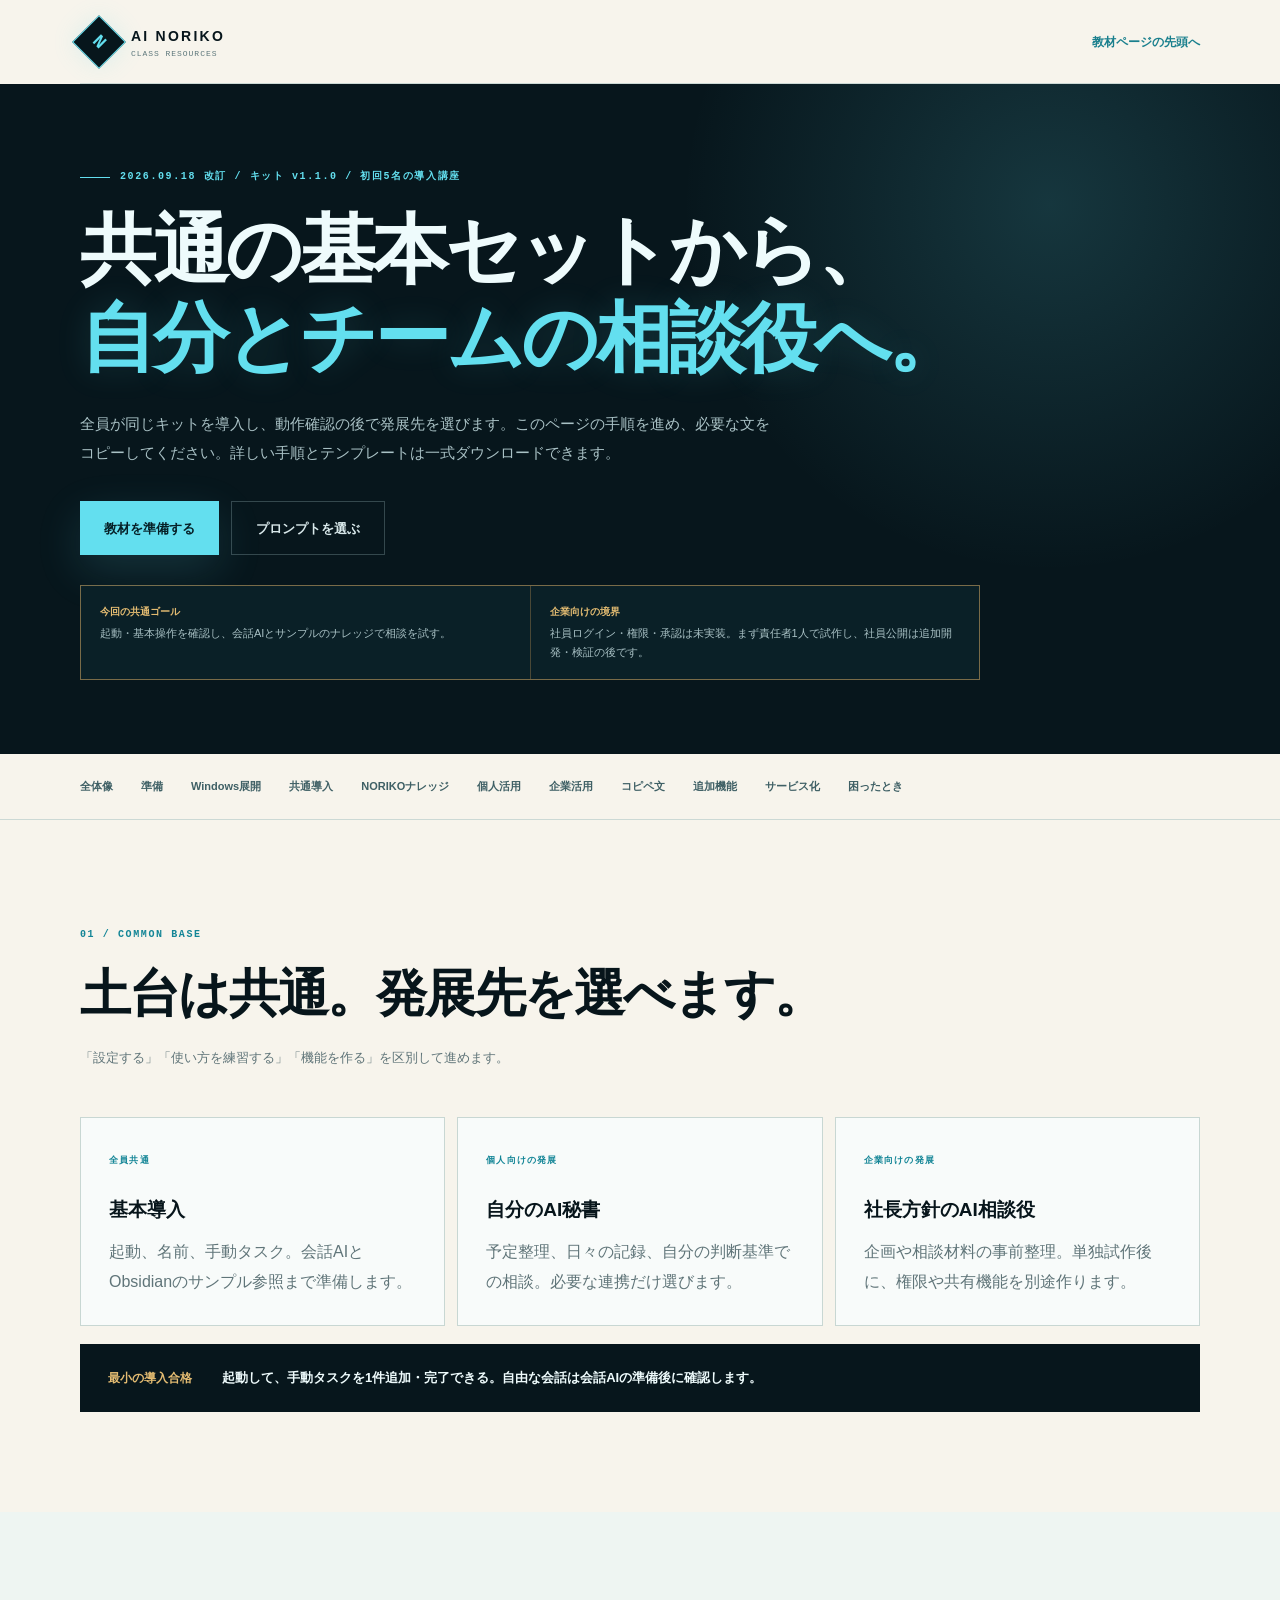
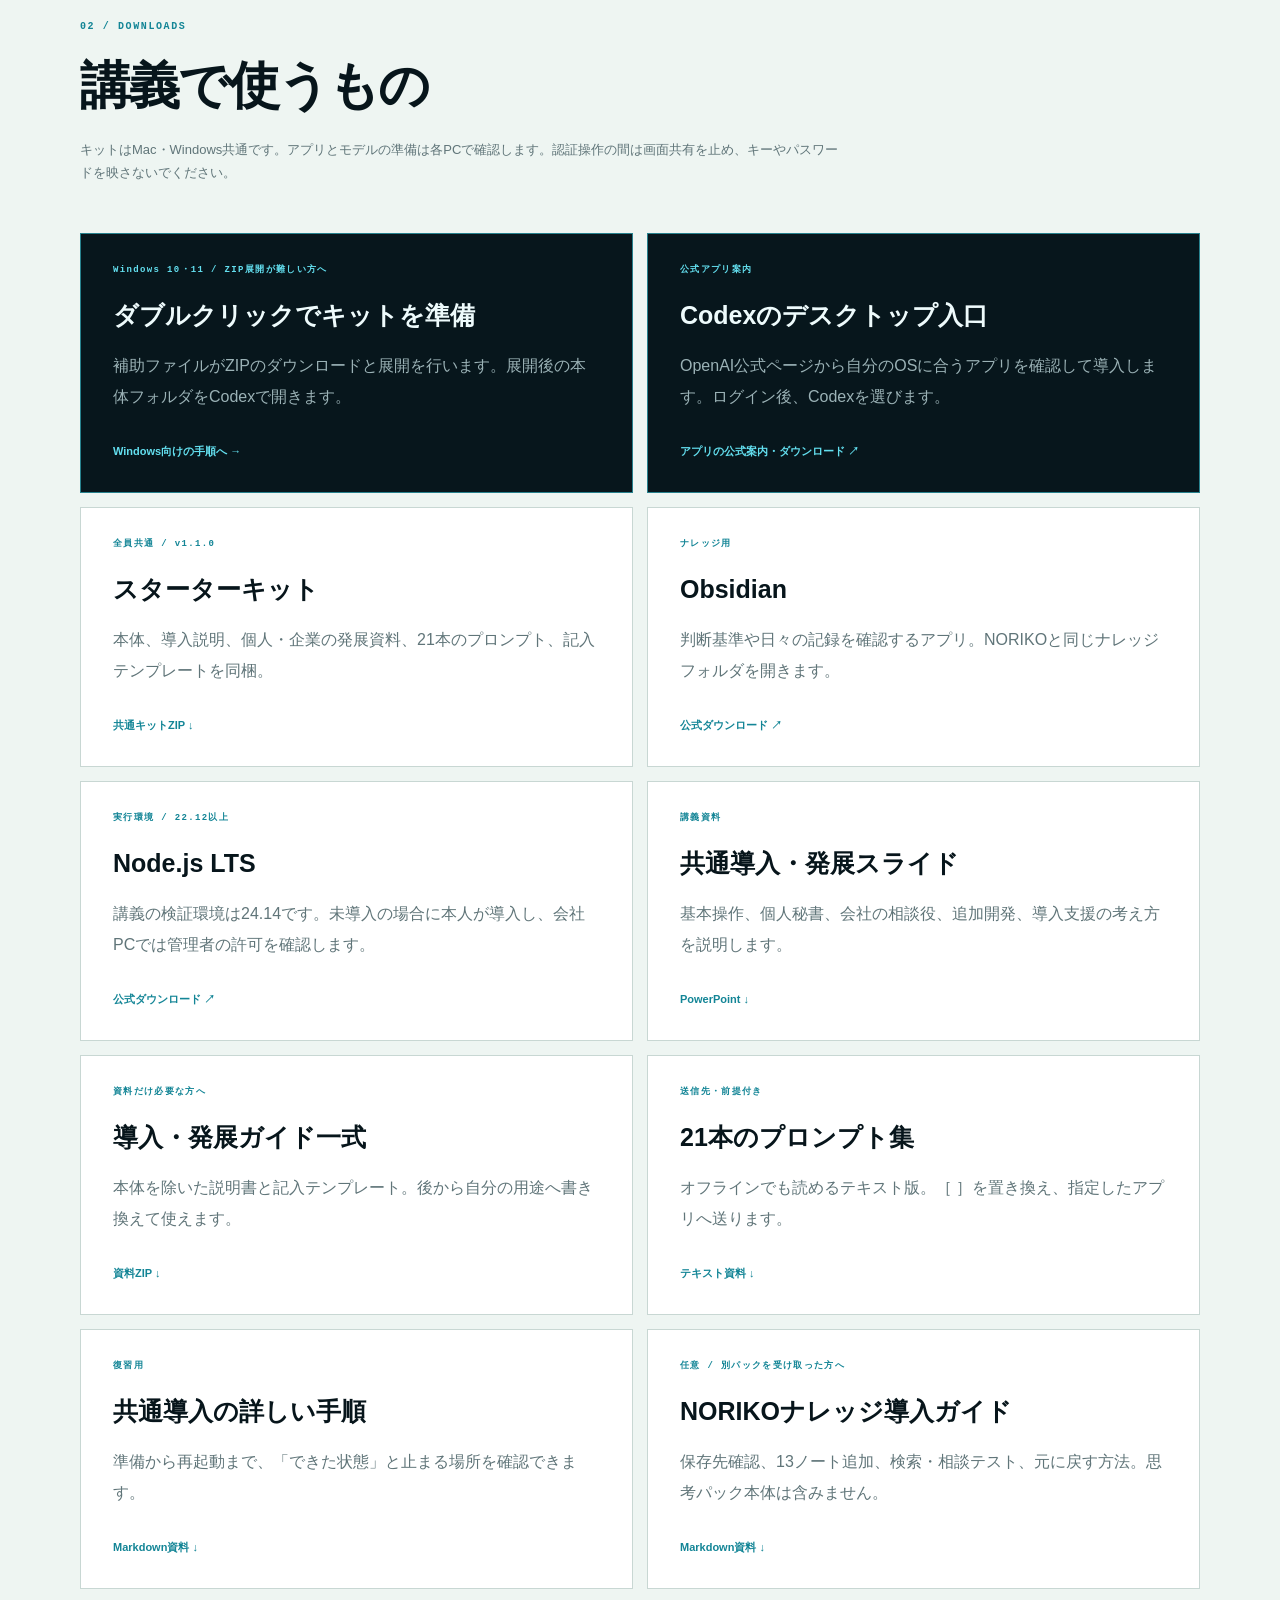
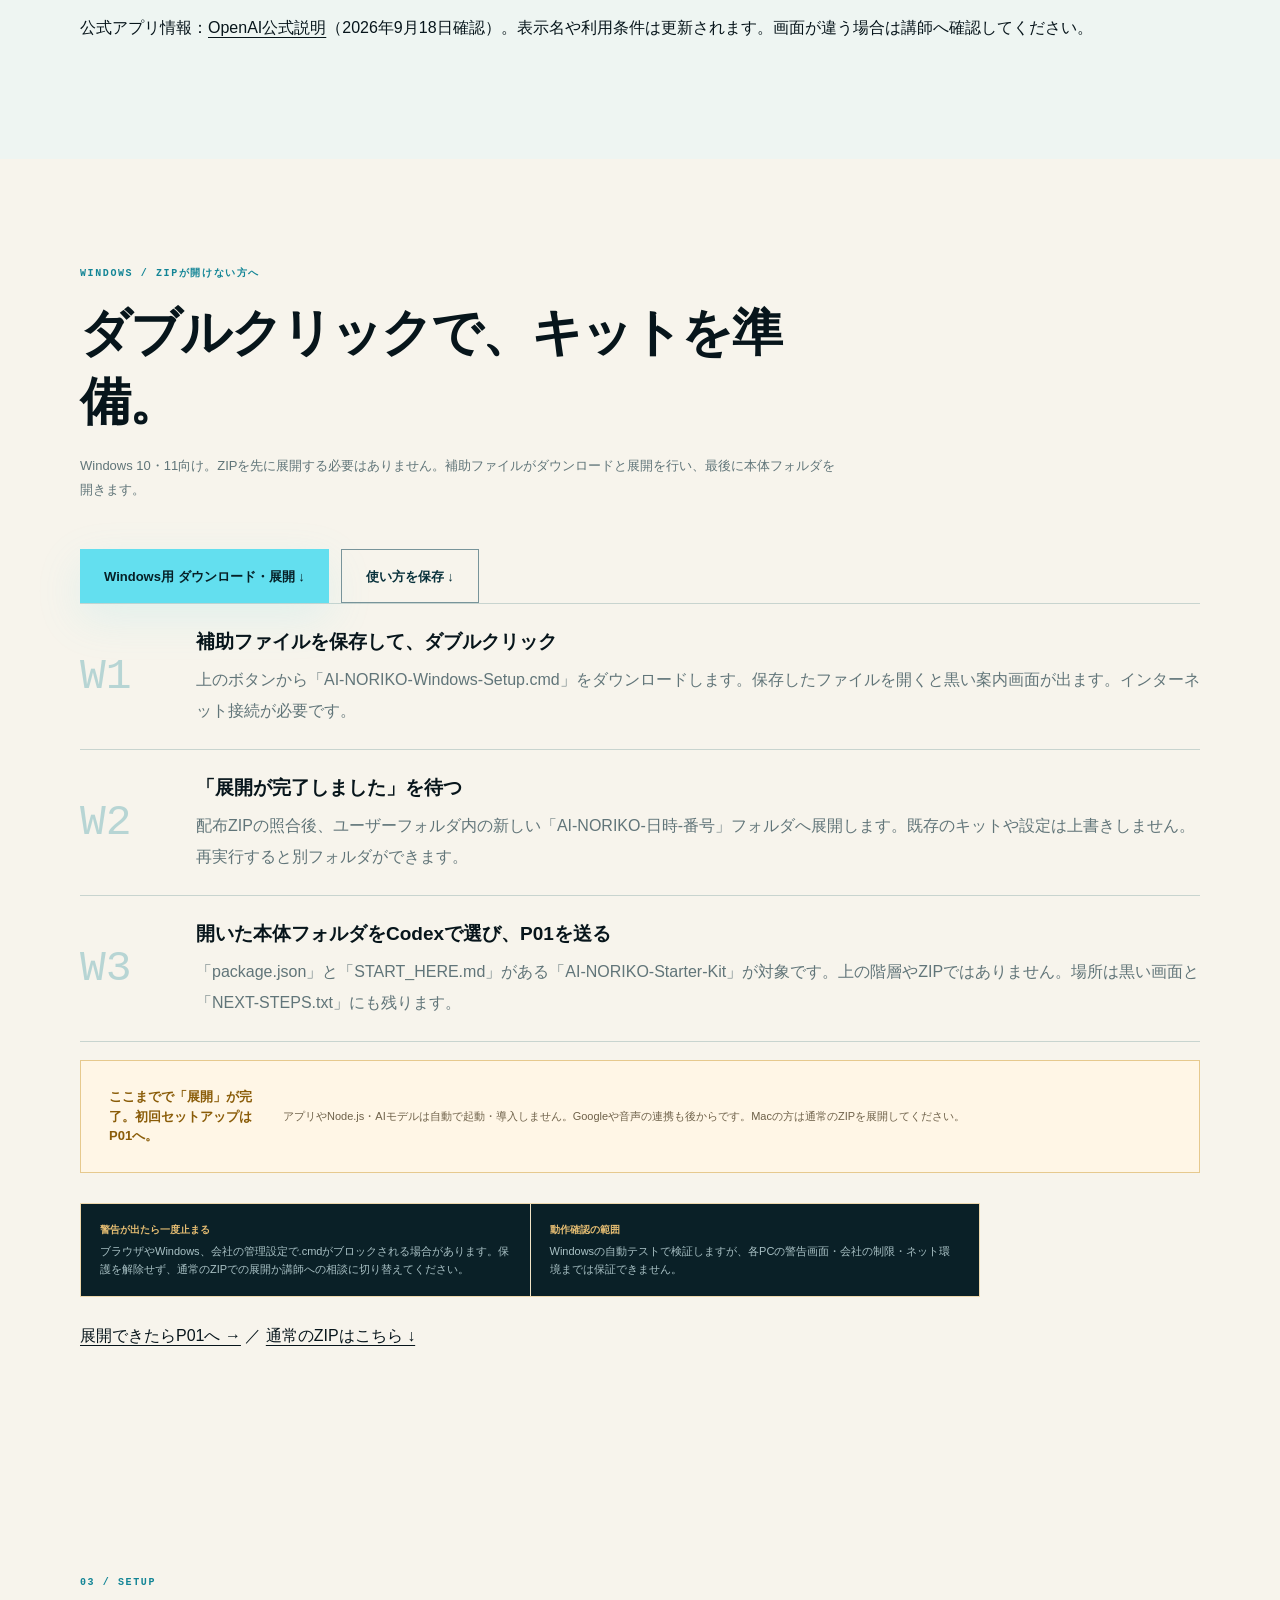
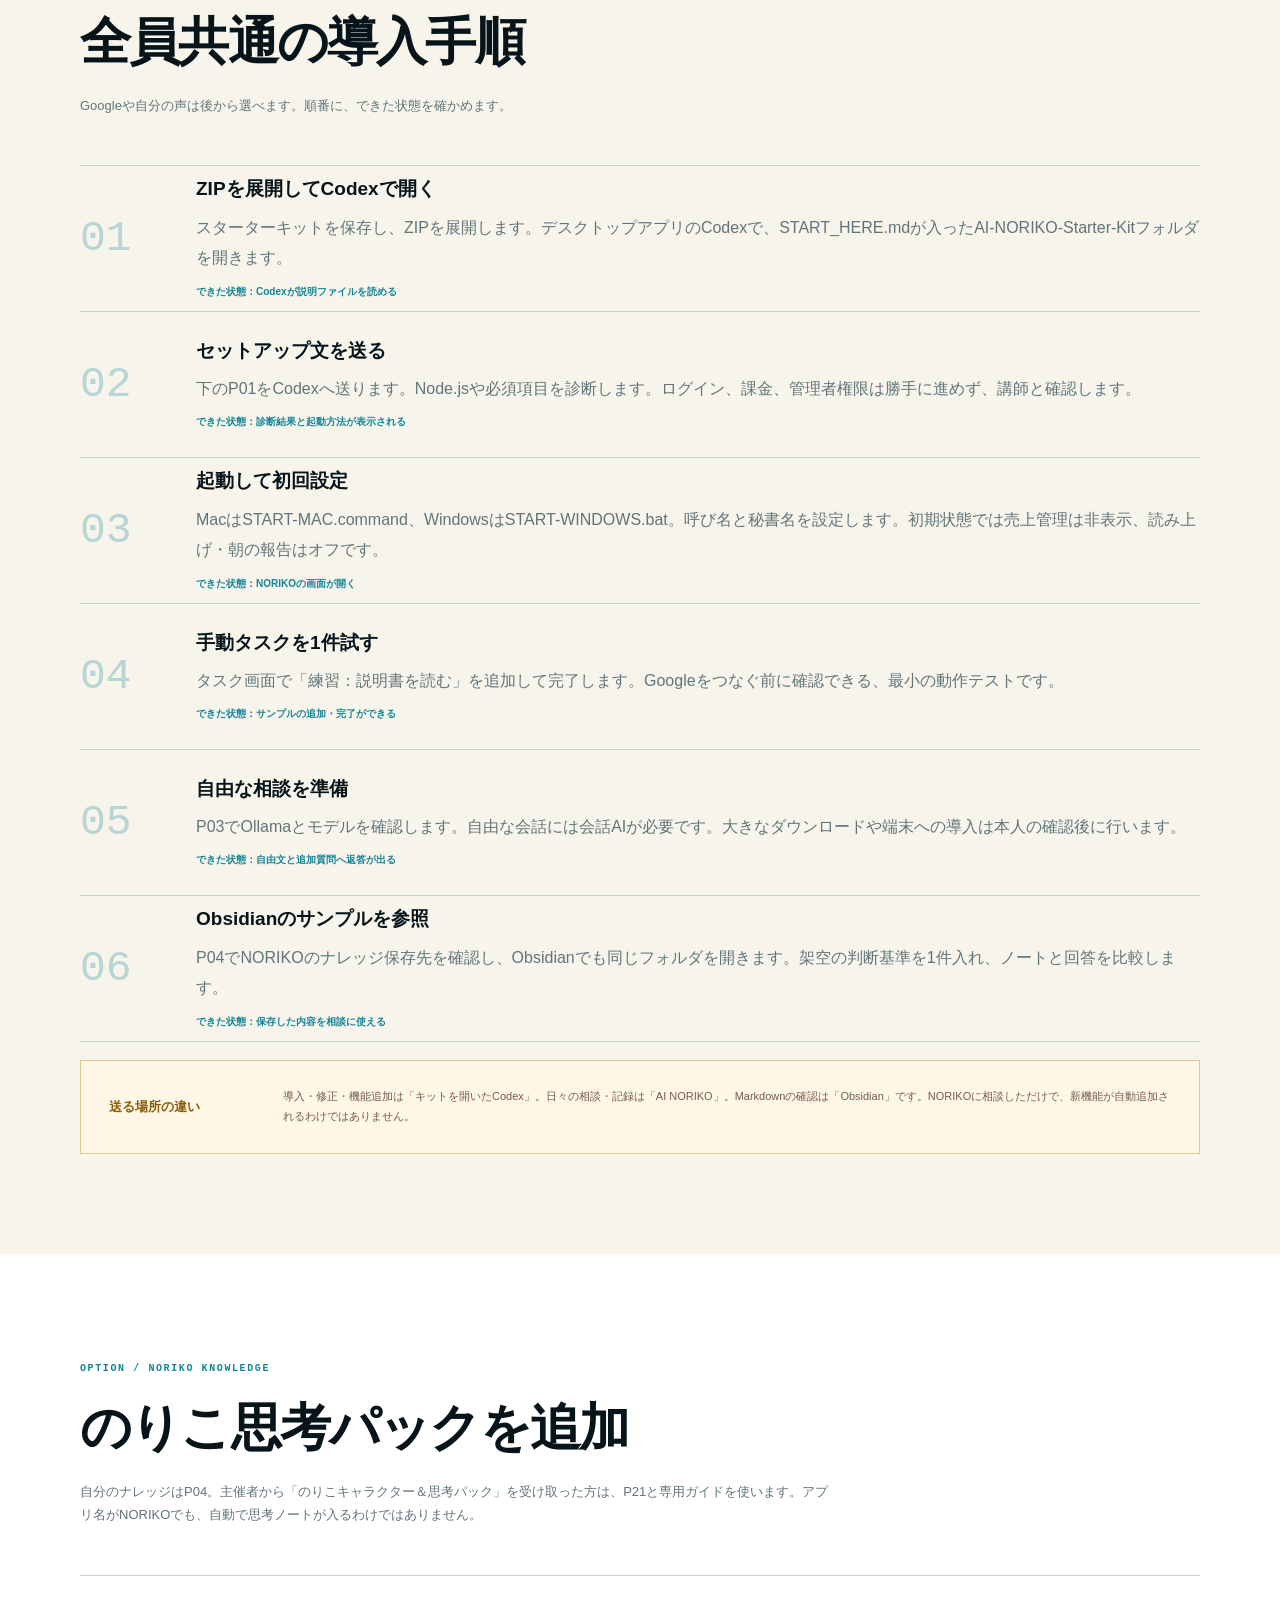
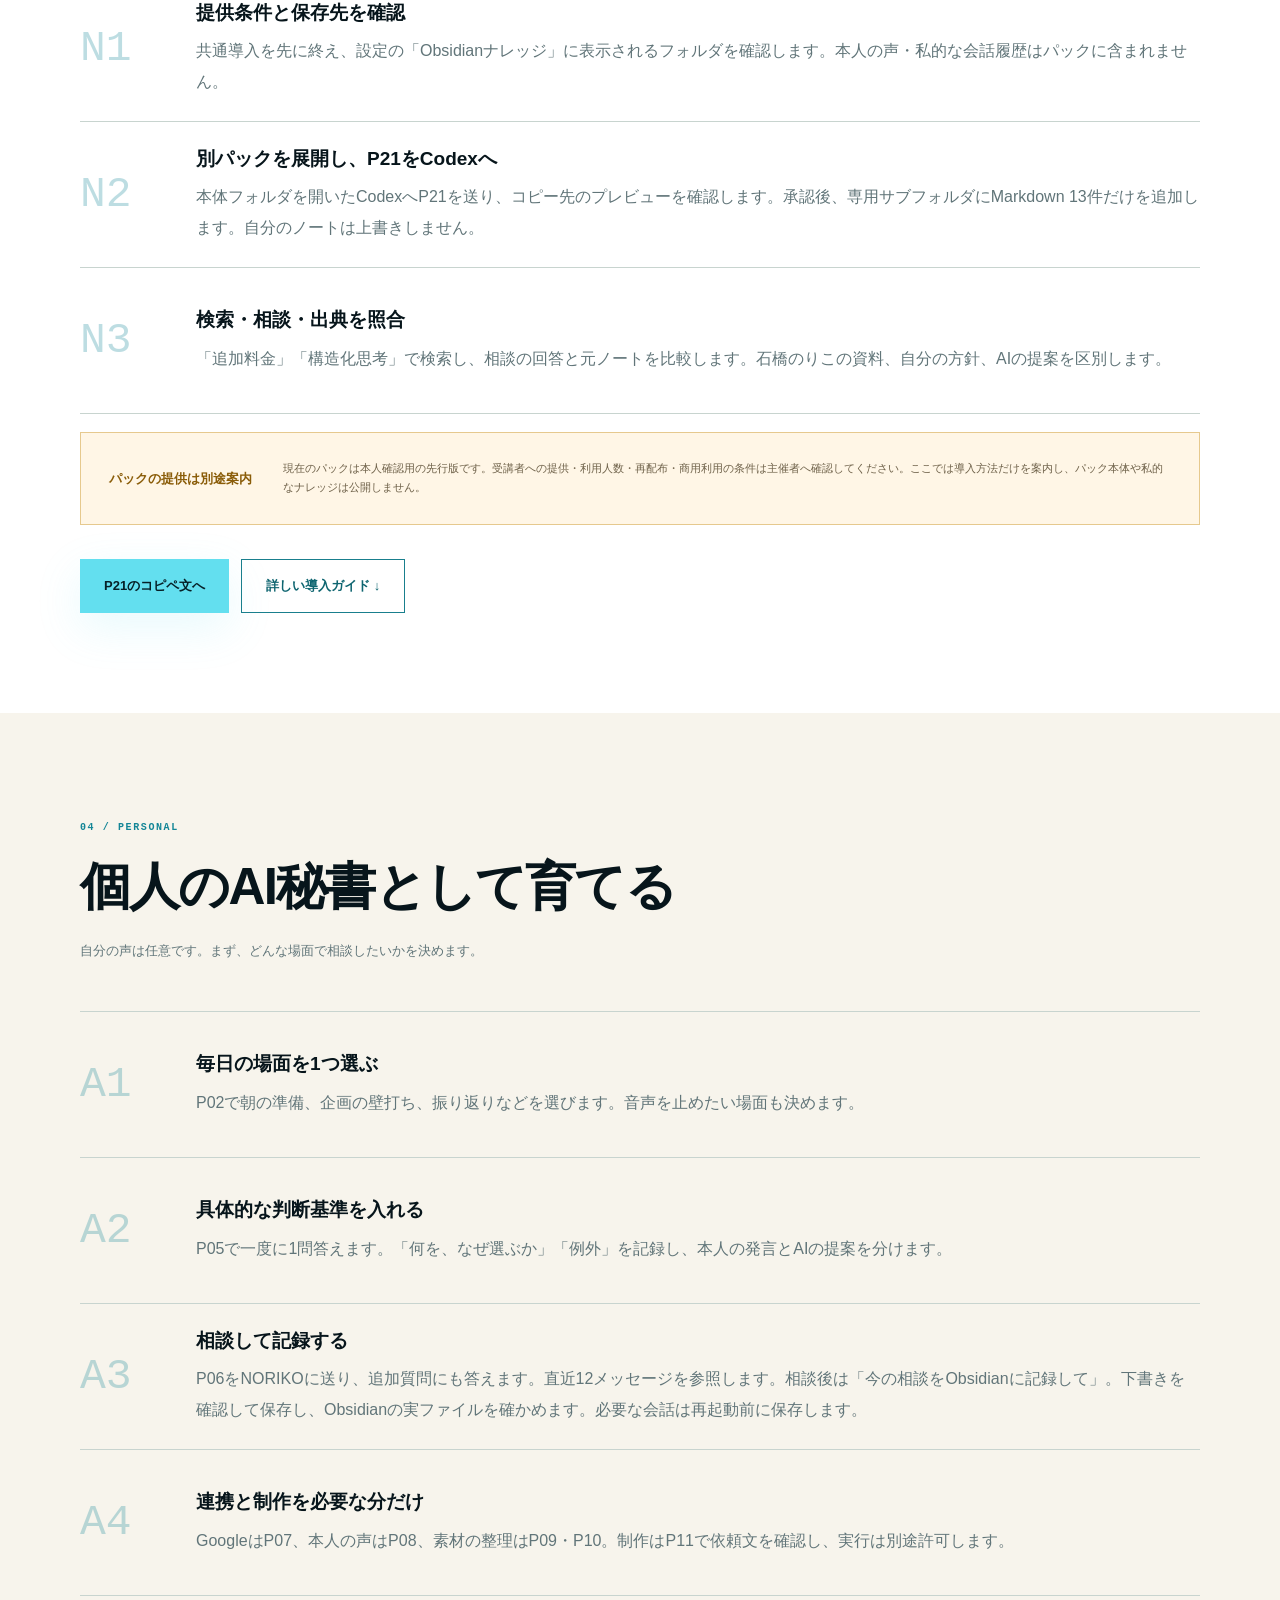
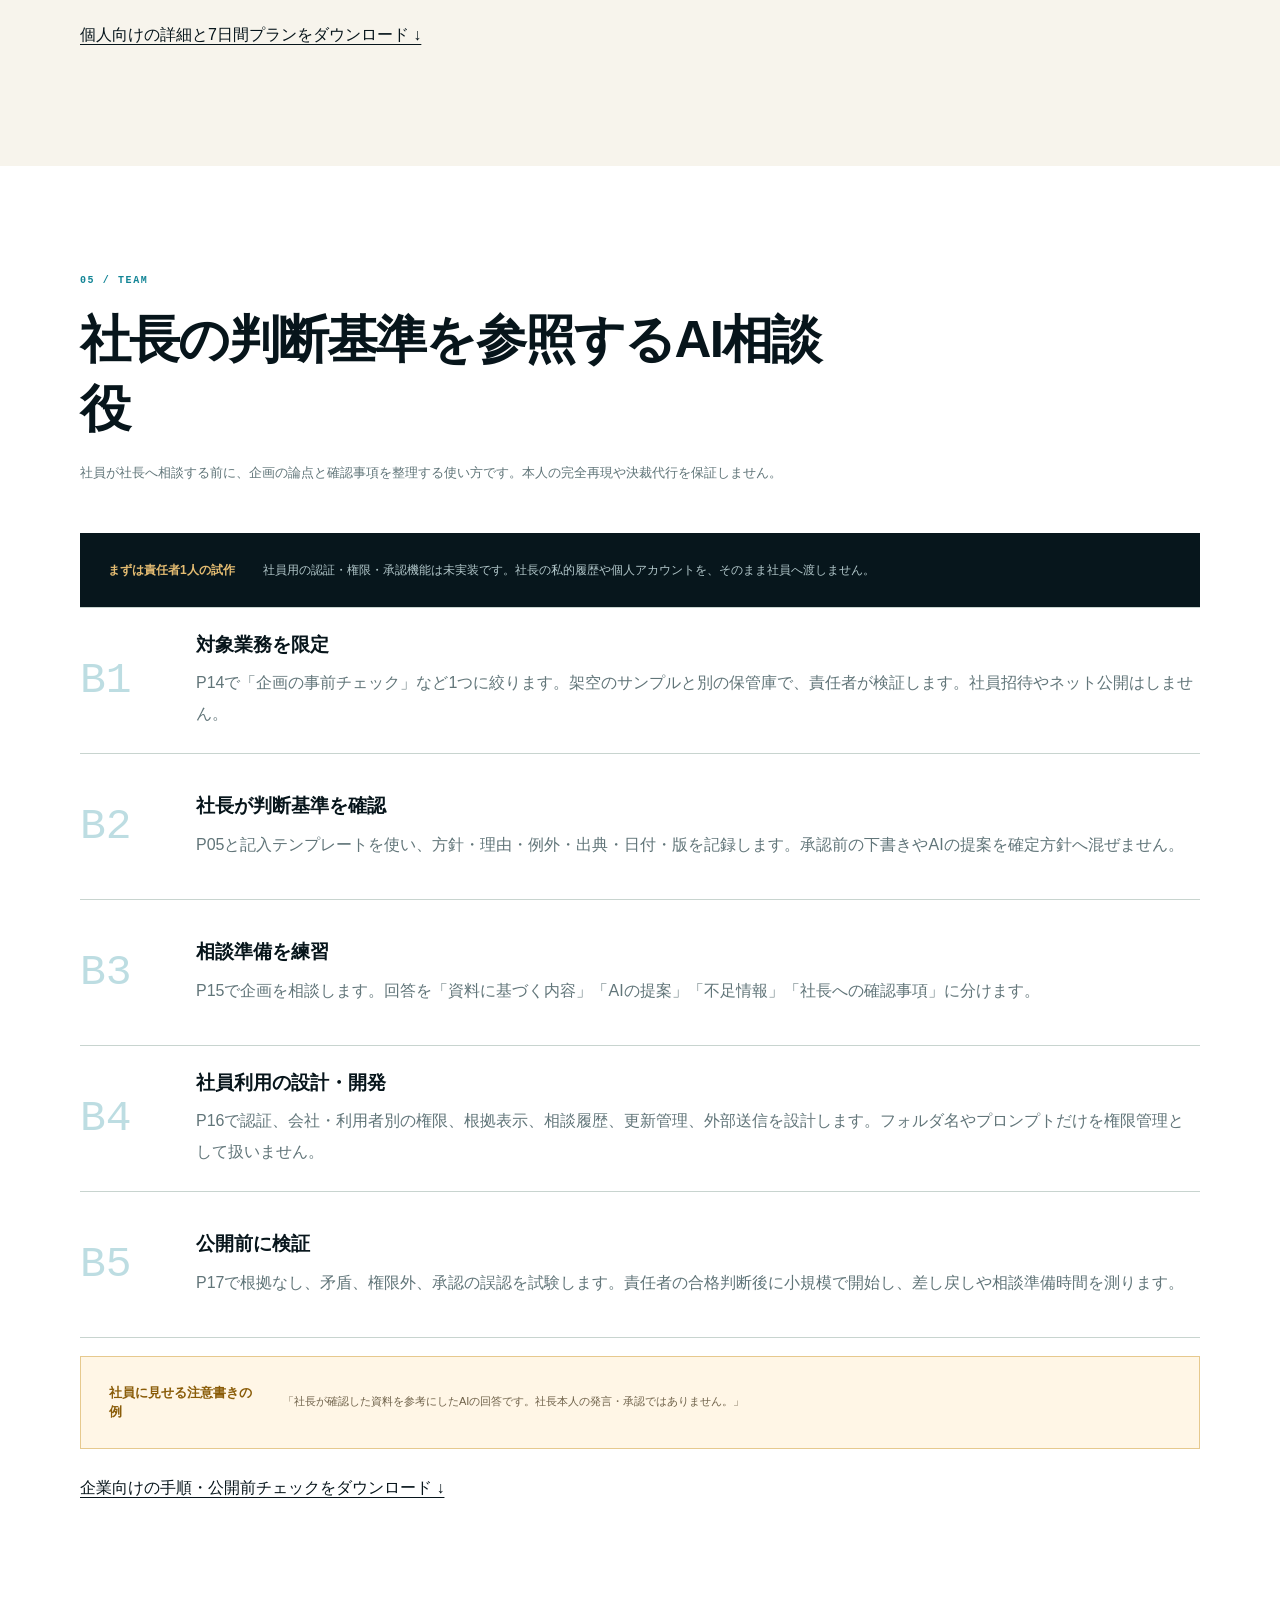
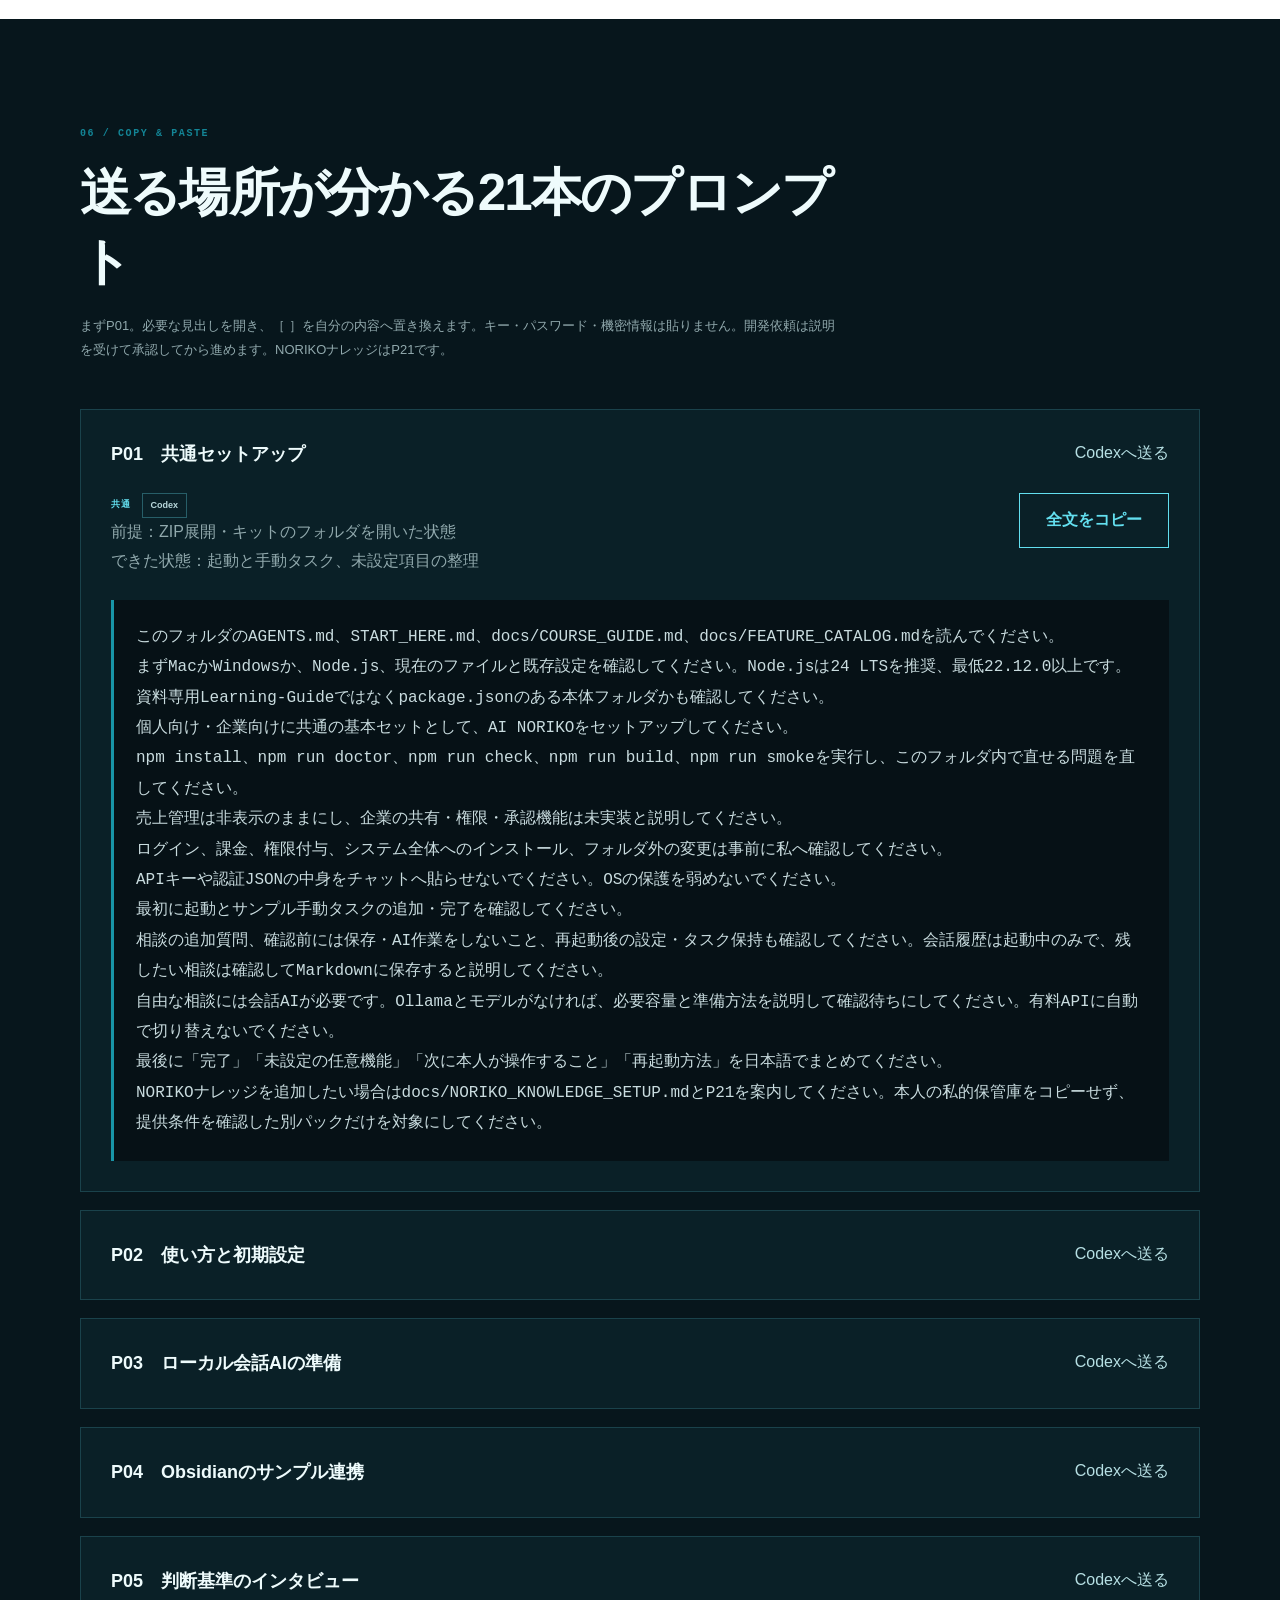
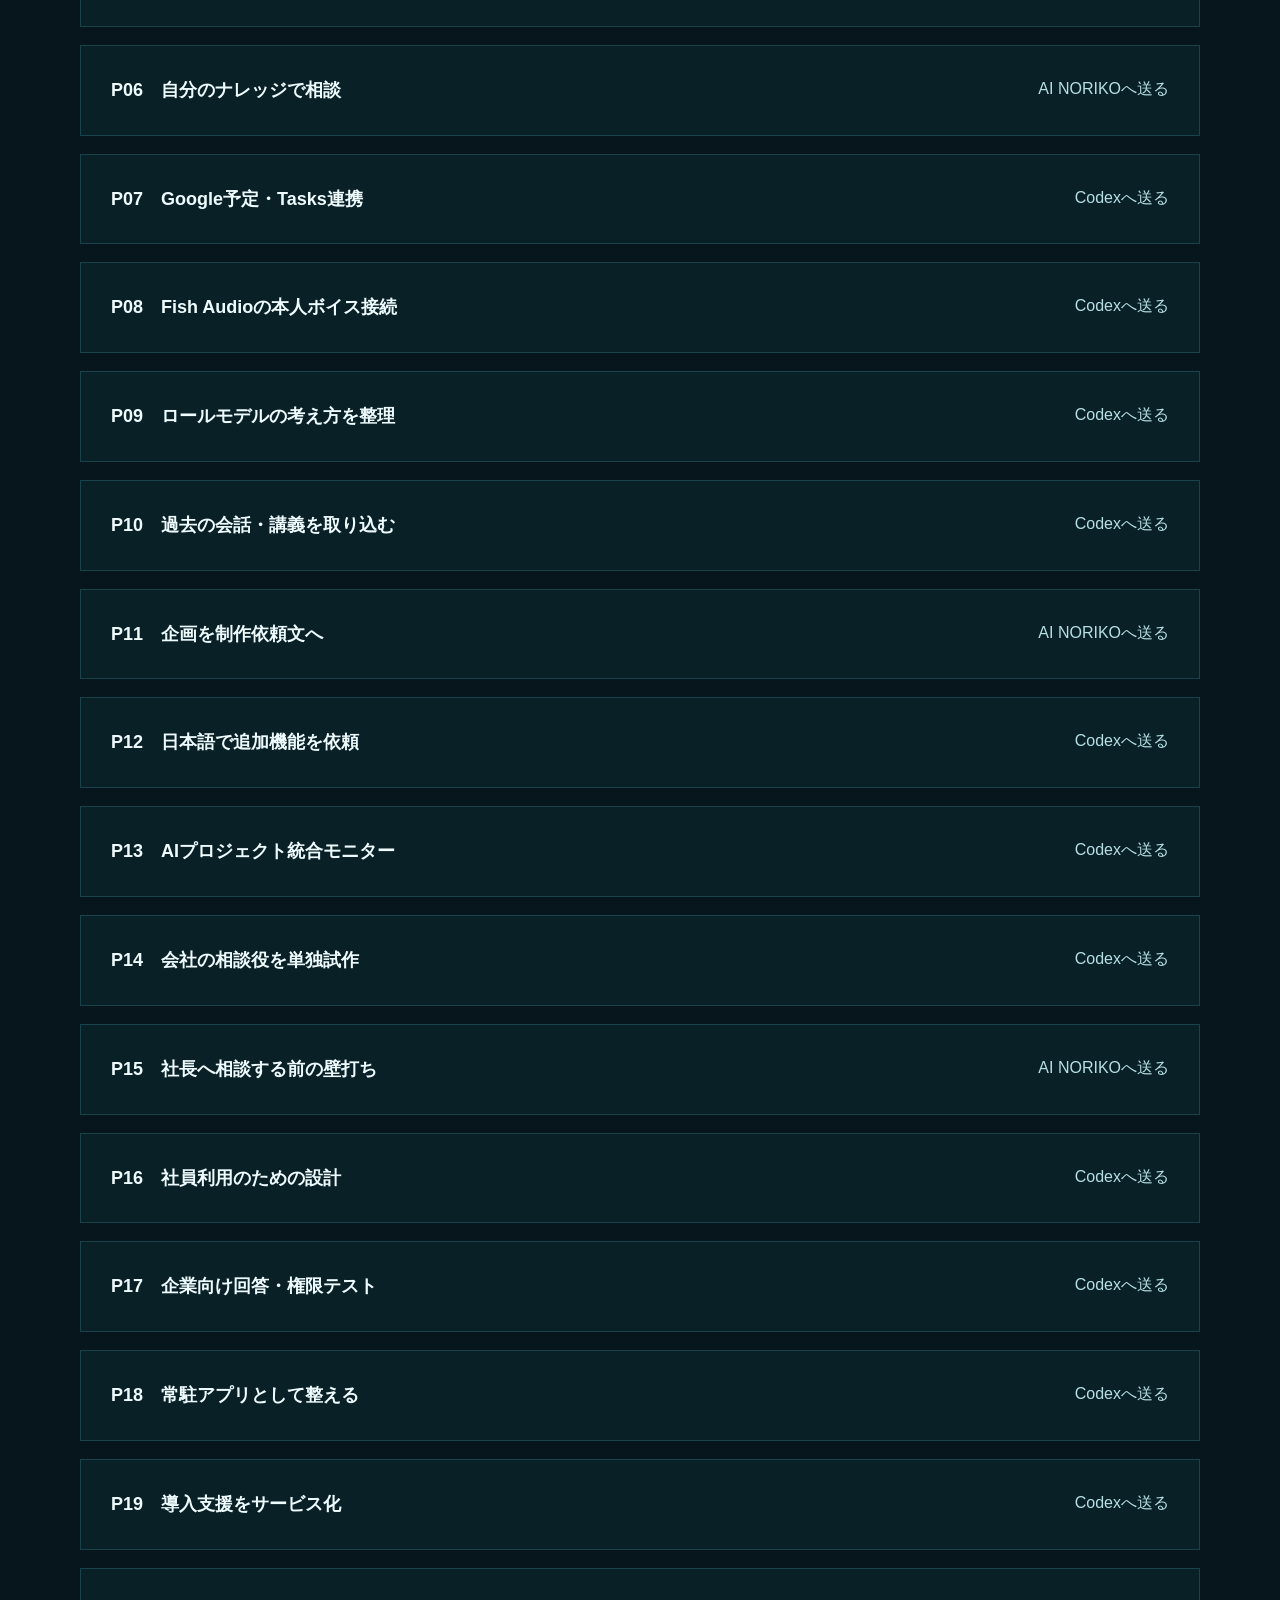
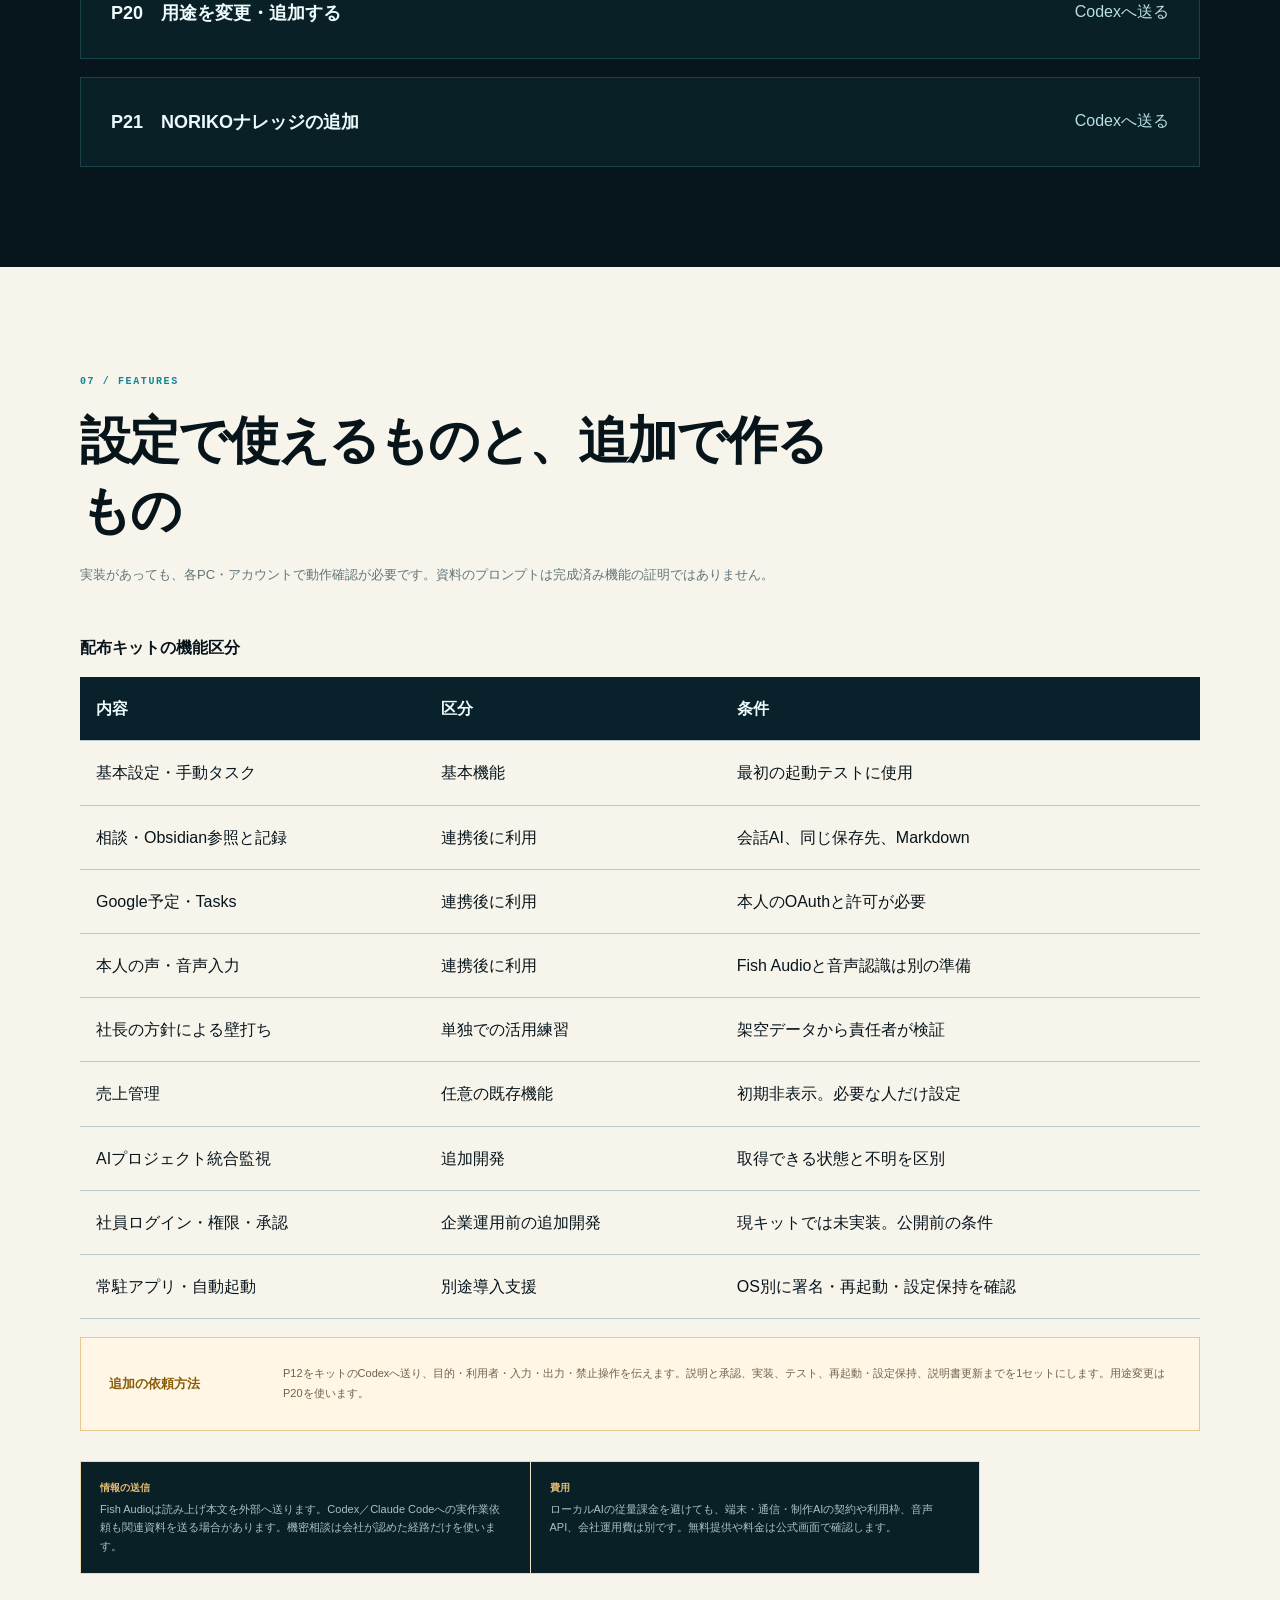
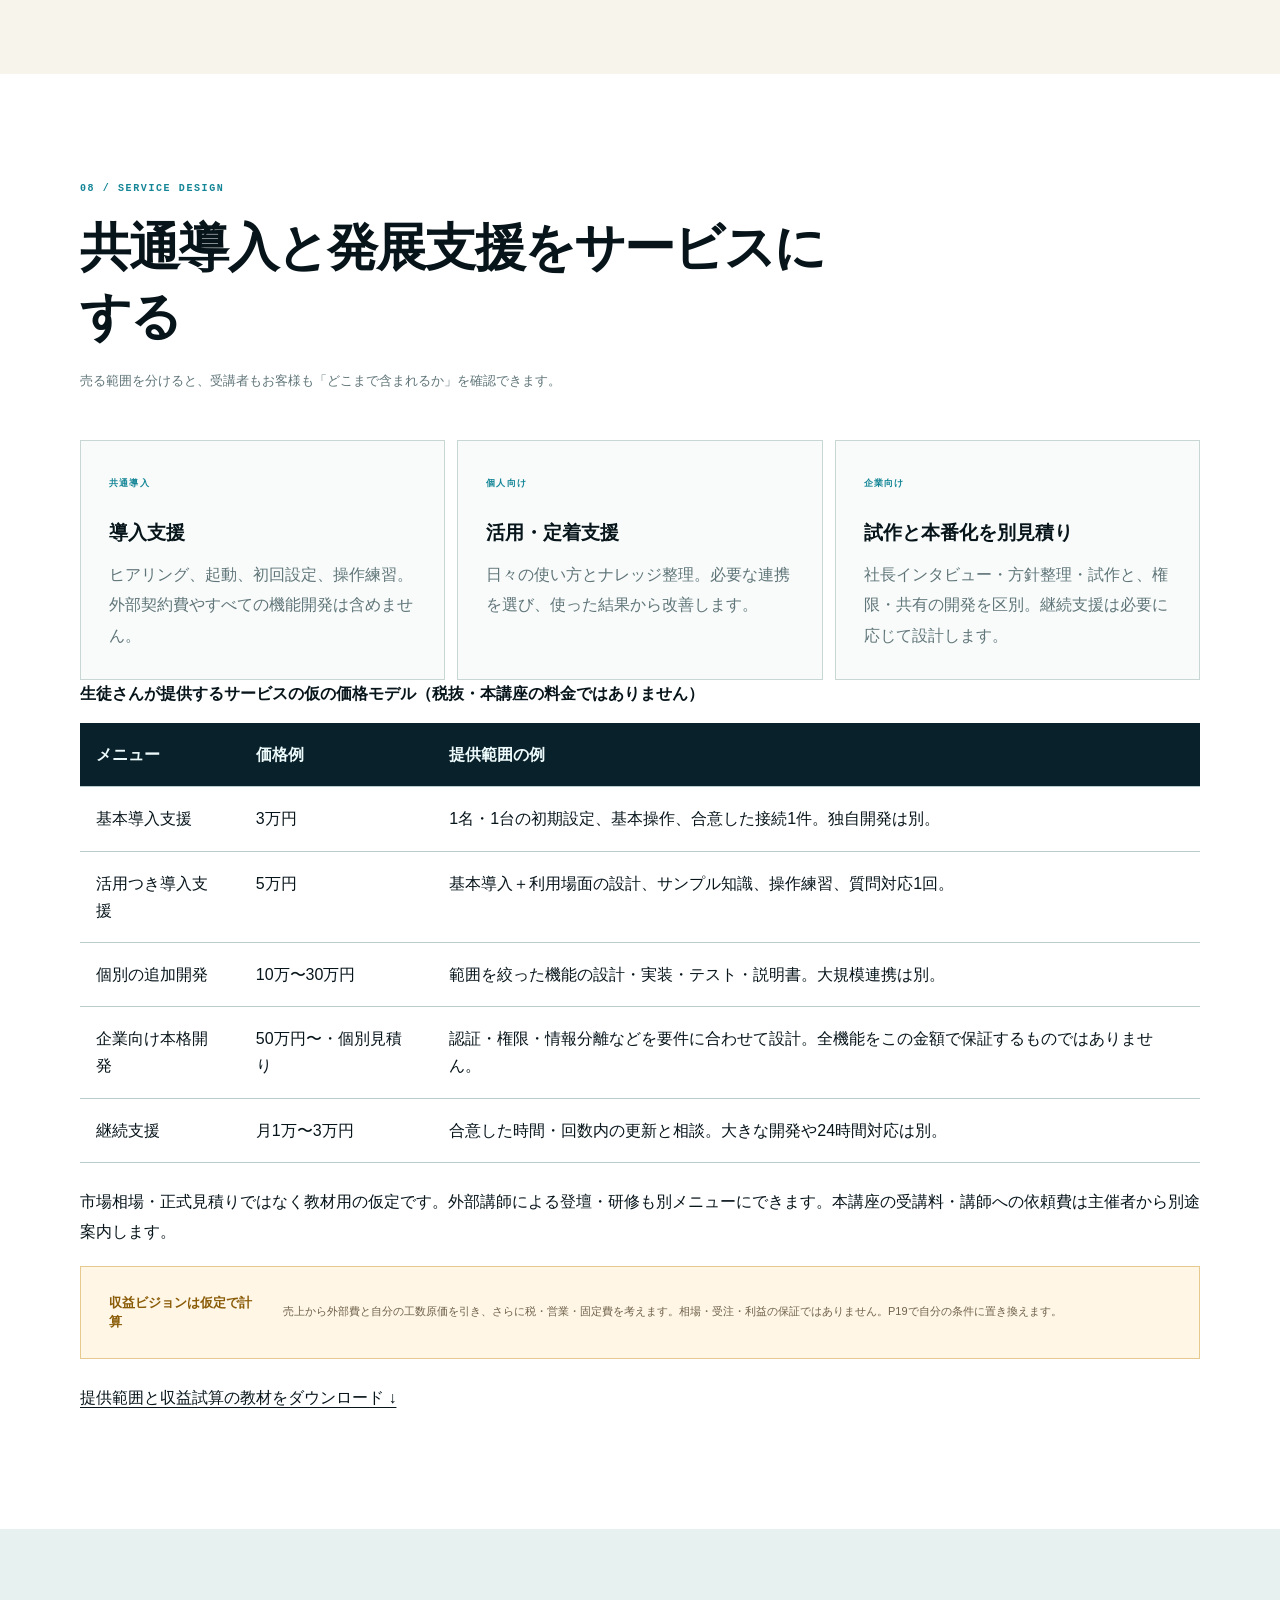
==== commit 2a8d2bf7: "Add safe Windows download and extraction helper with tests" ====
--- a/docs/index.html
+++ b/docs/index.html
@@ -1,5 +1,17 @@
 <!doctype html>
-<html lang="ja"><head><meta charset="utf-8"><meta name="viewport" content="width=device-width, initial-scale=1"><title>AI NORIKO｜生徒用 講義資料・導入ガイド</title><meta name="description" content="AI NORIKOの導入手順、21本のコピペ用プロンプト、スターターキット、講義スライド、NORIKOナレッジ導入ガイド。"><meta name="color-scheme" content="light"><link rel="stylesheet" href="./styles.css"><script src="./script.js" defer></script></head><body><main class="resource-page" id="top"><header class="resource-header"><a class="brand" href="#top"><span class="brand-mark">N</span><span><strong>AI NORIKO</strong><small>CLASS RESOURCES</small></span></a><a class="resource-back" href="#top">教材ページの先頭へ</a></header><section class="resource-hero"><p class="eyebrow"><span></span> 2026.09.18 改訂 / キット v1.1.0 / 初回5名の導入講座</p><h1>共通の基本セットから、<br/><em>自分とチームの相談役へ。</em></h1><p>全員が同じキットを導入し、動作確認の後で発展先を選びます。このページの手順を進め、必要な文をコピーしてください。詳しい手順とテンプレートは一式ダウンロードできます。</p><div class="resource-actions"><a class="button primary" href="#downloads">教材を準備する</a><a class="button secondary" href="#prompts">プロンプトを選ぶ</a></div><div class="resource-alerts"><p><strong>今回の共通ゴール</strong> 起動・基本操作を確認し、会話AIとサンプルのナレッジで相談を試す。</p><p><strong>企業向けの境界</strong> 社員ログイン・権限・承認は未実装。まず責任者1人で試作し、社員公開は追加開発・検証の後です。</p></div></section><nav class="resource-index" aria-label="受講者用目次"><a href="#route">全体像</a><a href="#downloads">準備</a><a href="#setup">共通導入</a><a href="#noriko-knowledge">NORIKOナレッジ</a><a href="#personal">個人活用</a><a href="#team">企業活用</a><a href="#prompts">コピペ文</a><a href="#options">追加機能</a><a href="#service">サービス化</a><a href="#trouble">困ったとき</a></nav><section class="resource-section" id="route"><div class="resource-title"><small>01 / COMMON BASE</small><h2>土台は共通。発展先を選べます。</h2><p>「設定する」「使い方を練習する」「機能を作る」を区別して進めます。</p></div><div class="option-grid"><article><small>全員共通</small><strong>基本導入</strong><p>起動、名前、手動タスク。会話AIとObsidianのサンプル参照まで準備します。</p></article><article><small>個人向けの発展</small><strong>自分のAI秘書</strong><p>予定整理、日々の記録、自分の判断基準での相談。必要な連携だけ選びます。</p></article><article><small>企業向けの発展</small><strong>社長方針のAI相談役</strong><p>企画や相談材料の事前整理。単独試作後に、権限や共有機能を別途作ります。</p></article></div><div class="success-line"><strong>最小の導入合格</strong><p>起動して、手動タスクを1件追加・完了できる。自由な会話は会話AIの準備後に確認します。</p></div></section><section class="resource-section resource-downloads" id="downloads"><div class="resource-title"><small>02 / DOWNLOADS</small><h2>講義で使うもの</h2><p>キットはMac・Windows共通です。アプリとモデルの準備は各PCで確認します。認証操作の間は画面共有を止め、キーやパスワードを映さないでください。</p></div><div class="download-grid"><a class="download-card featured" href="https://learn.chatgpt.com/docs/app" target="_blank" rel="noreferrer"><small>公式アプリ案内</small><strong>Codexのデスクトップ入口</strong><p>OpenAI公式ページから自分のOSに合うアプリを確認して導入します。ログイン後、Codexを選びます。</p><span>アプリの公式案内・ダウンロード ↗</span></a><a class="download-card" href="./downloads/AI-NORIKO-Starter-Kit.zip" download=""><small>全員共通 / v1.1.0</small><strong>スターターキット</strong><p>本体、導入説明、個人・企業の発展資料、21本のプロンプト、記入テンプレートを同梱。</p><span>共通キットZIP ↓</span></a><a class="download-card" href="https://obsidian.md/download" target="_blank" rel="noreferrer"><small>ナレッジ用</small><strong>Obsidian</strong><p>判断基準や日々の記録を確認するアプリ。NORIKOと同じナレッジフォルダを開きます。</p><span>公式ダウンロード ↗</span></a><a class="download-card" href="https://nodejs.org/en/download" target="_blank" rel="noreferrer"><small>実行環境 / 22.12以上</small><strong>Node.js LTS</strong><p>講義の検証環境は24.14です。未導入の場合に本人が導入し、会社PCでは管理者の許可を確認します。</p><span>公式ダウンロード ↗</span></a><a class="download-card" href="./downloads/AI-NORIKO-Lecture-Slides.pptx" download=""><small>講義資料</small><strong>共通導入・発展スライド</strong><p>基本操作、個人秘書、会社の相談役、追加開発、導入支援の考え方を説明します。</p><span>PowerPoint ↓</span></a><a class="download-card" href="./downloads/AI-NORIKO-Learning-Guide.zip" download=""><small>資料だけ必要な方へ</small><strong>導入・発展ガイド一式</strong><p>本体を除いた説明書と記入テンプレート。後から自分の用途へ書き換えて使えます。</p><span>資料ZIP ↓</span></a><a class="download-card" href="./downloads/AI-NORIKO-Copy-Paste-Prompts.txt" download=""><small>送信先・前提付き</small><strong>21本のプロンプト集</strong><p>オフラインでも読めるテキスト版。［ ］を置き換え、指定したアプリへ送ります。</p><span>テキスト資料 ↓</span></a><a class="download-card" href="./downloads/guide/docs/COURSE_GUIDE.md" download=""><small>復習用</small><strong>共通導入の詳しい手順</strong><p>準備から再起動まで、「できた状態」と止まる場所を確認できます。</p><span>Markdown資料 ↓</span></a><a class="download-card" href="./downloads/guide/docs/NORIKO_KNOWLEDGE_SETUP.md" download=""><small>任意 / 別パックを受け取った方へ</small><strong>NORIKOナレッジ導入ガイド</strong><p>保存先確認、13ノート追加、検索・相談テスト、元に戻す方法。思考パック本体は含みません。</p><span>Markdown資料 ↓</span></a></div><p class="course-source">公式アプリ情報：<a href="https://learn.chatgpt.com/docs/app" target="_blank" rel="noreferrer">OpenAI公式説明</a>（2026年9月18日確認）。表示名や利用条件は更新されます。画面が違う場合は講師へ確認してください。</p></section><section class="resource-section" id="setup"><div class="resource-title"><small>03 / SETUP</small><h2>全員共通の導入手順</h2><p>Googleや自分の声は後から選べます。順番に、できた状態を確かめます。</p></div><ol class="resource-steps"><li><b>01</b><div><strong>ZIPを展開してCodexで開く</strong><p>スターターキットを保存し、ZIPを展開します。デスクトップアプリのCodexで、START_HERE.mdが入ったAI-NORIKO-Starter-Kitフォルダを開きます。</p><em>できた状態：Codexが説明ファイルを読める</em></div></li><li><b>02</b><div><strong>セットアップ文を送る</strong><p>下のP01をCodexへ送ります。Node.jsや必須項目を診断します。ログイン、課金、管理者権限は勝手に進めず、講師と確認します。</p><em>できた状態：診断結果と起動方法が表示される</em></div></li><li><b>03</b><div><strong>起動して初回設定</strong><p>MacはSTART-MAC.command、WindowsはSTART-WINDOWS.bat。呼び名と秘書名を設定します。初期状態では売上管理は非表示、読み上げ・朝の報告はオフです。</p><em>できた状態：NORIKOの画面が開く</em></div></li><li><b>04</b><div><strong>手動タスクを1件試す</strong><p>タスク画面で「練習：説明書を読む」を追加して完了します。Googleをつなぐ前に確認できる、最小の動作テストです。</p><em>できた状態：サンプルの追加・完了ができる</em></div></li><li><b>05</b><div><strong>自由な相談を準備</strong><p>P03でOllamaとモデルを確認します。自由な会話には会話AIが必要です。大きなダウンロードや端末への導入は本人の確認後に行います。</p><em>できた状態：自由文と追加質問へ返答が出る</em></div></li><li><b>06</b><div><strong>Obsidianのサンプルを参照</strong><p>P04でNORIKOのナレッジ保存先を確認し、Obsidianでも同じフォルダを開きます。架空の判断基準を1件入れ、ノートと回答を比較します。</p><em>できた状態：保存した内容を相談に使える</em></div></li></ol><div class="cost-guide"><strong>送る場所の違い</strong><p>導入・修正・機能追加は「キットを開いたCodex」。日々の相談・記録は「AI NORIKO」。Markdownの確認は「Obsidian」です。NORIKOに相談しただけで、新機能が自動追加されるわけではありません。</p></div></section><section class="resource-section resource-options" id="noriko-knowledge"><div class="resource-title"><small>OPTION / NORIKO KNOWLEDGE</small><h2>のりこ思考パックを追加</h2><p>自分のナレッジはP04。主催者から「のりこキャラクター＆思考パック」を受け取った方は、P21と専用ガイドを使います。アプリ名がNORIKOでも、自動で思考ノートが入るわけではありません。</p></div><ol class="resource-steps"><li><b>N1</b><div><strong>提供条件と保存先を確認</strong><p>共通導入を先に終え、設定の「Obsidianナレッジ」に表示されるフォルダを確認します。本人の声・私的な会話履歴はパックに含まれません。</p></div></li><li><b>N2</b><div><strong>別パックを展開し、P21をCodexへ</strong><p>本体フォルダを開いたCodexへP21を送り、コピー先のプレビューを確認します。承認後、専用サブフォルダにMarkdown 13件だけを追加します。自分のノートは上書きしません。</p></div></li><li><b>N3</b><div><strong>検索・相談・出典を照合</strong><p>「追加料金」「構造化思考」で検索し、相談の回答と元ノートを比較します。石橋のりこの資料、自分の方針、AIの提案を区別します。</p></div></li></ol><div class="cost-guide"><strong>パックの提供は別途案内</strong><p>現在のパックは本人確認用の先行版です。受講者への提供・利用人数・再配布・商用利用の条件は主催者へ確認してください。ここでは導入方法だけを案内し、パック本体や私的なナレッジは公開しません。</p></div><div class="resource-actions"><a class="button primary" href="#P21">P21のコピペ文へ</a><a class="button secondary" href="./downloads/guide/docs/NORIKO_KNOWLEDGE_SETUP.md" download="">詳しい導入ガイド ↓</a></div></section><section class="resource-section" id="personal"><div class="resource-title"><small>04 / PERSONAL</small><h2>個人のAI秘書として育てる</h2><p>自分の声は任意です。まず、どんな場面で相談したいかを決めます。</p></div><ol class="resource-steps"><li><b>A1</b><div><strong>毎日の場面を1つ選ぶ</strong><p>P02で朝の準備、企画の壁打ち、振り返りなどを選びます。音声を止めたい場面も決めます。</p></div></li><li><b>A2</b><div><strong>具体的な判断基準を入れる</strong><p>P05で一度に1問答えます。「何を、なぜ選ぶか」「例外」を記録し、本人の発言とAIの提案を分けます。</p></div></li><li><b>A3</b><div><strong>相談して記録する</strong><p>P06をNORIKOに送り、追加質問にも答えます。直近12メッセージを参照します。相談後は「今の相談をObsidianに記録して」。下書きを確認して保存し、Obsidianの実ファイルを確かめます。必要な会話は再起動前に保存します。</p></div></li><li><b>A4</b><div><strong>連携と制作を必要な分だけ</strong><p>GoogleはP07、本人の声はP08、素材の整理はP09・P10。制作はP11で依頼文を確認し、実行は別途許可します。</p></div></li></ol><p class="course-source"><a href="./downloads/guide/docs/PERSONAL_PLAYBOOK.md" download="">個人向けの詳細と7日間プランをダウンロード ↓</a></p></section><section class="resource-section resource-options" id="team"><div class="resource-title"><small>05 / TEAM</small><h2>社長の判断基準を参照するAI相談役</h2><p>社員が社長へ相談する前に、企画の論点と確認事項を整理する使い方です。本人の完全再現や決裁代行を保証しません。</p></div><div class="resource-rule"><strong>まずは責任者1人の試作</strong><p>社員用の認証・権限・承認機能は未実装です。社長の私的履歴や個人アカウントを、そのまま社員へ渡しません。</p></div><ol class="resource-steps"><li><b>B1</b><div><strong>対象業務を限定</strong><p>P14で「企画の事前チェック」など1つに絞ります。架空のサンプルと別の保管庫で、責任者が検証します。社員招待やネット公開はしません。</p></div></li><li><b>B2</b><div><strong>社長が判断基準を確認</strong><p>P05と記入テンプレートを使い、方針・理由・例外・出典・日付・版を記録します。承認前の下書きやAIの提案を確定方針へ混ぜません。</p></div></li><li><b>B3</b><div><strong>相談準備を練習</strong><p>P15で企画を相談します。回答を「資料に基づく内容」「AIの提案」「不足情報」「社長への確認事項」に分けます。</p></div></li><li><b>B4</b><div><strong>社員利用の設計・開発</strong><p>P16で認証、会社・利用者別の権限、根拠表示、相談履歴、更新管理、外部送信を設計します。フォルダ名やプロンプトだけを権限管理として扱いません。</p></div></li><li><b>B5</b><div><strong>公開前に検証</strong><p>P17で根拠なし、矛盾、権限外、承認の誤認を試験します。責任者の合格判断後に小規模で開始し、差し戻しや相談準備時間を測ります。</p></div></li></ol><div class="cost-guide"><strong>社員に見せる注意書きの例</strong><p>「社長が確認した資料を参考にしたAIの回答です。社長本人の発言・承認ではありません。」</p></div><p class="course-source"><a href="./downloads/guide/docs/TEAM_PLAYBOOK.md" download="">企業向けの手順・公開前チェックをダウンロード ↓</a></p></section><section class="resource-section resource-dark" id="prompts"><div class="resource-title"><small>06 / COPY &amp; PASTE</small><h2>送る場所が分かる21本のプロンプト</h2><p>まずP01。必要な見出しを開き、［ ］を自分の内容へ置き換えます。キー・パスワード・機密情報は貼りません。開発依頼は説明を受けて承認してから進めます。NORIKOナレッジはP21です。</p></div><div class="resource-prompts"><details class="resource-prompt" id="P01" open=""><summary><strong>P01　共通セットアップ</strong><span>Codexへ送る</span></summary><div class="resource-prompt-head"><div><div class="prompt-meta"><small>共通</small><span>Codex</span></div><p>前提：ZIP展開・キットのフォルダを開いた状態</p><p>できた状態：起動と手動タスク、未設定項目の整理</p></div><button type="button" aria-label="共通セットアップをコピー">全文をコピー</button></div><p role="status" aria-live="polite"></p><pre><code>このフォルダのAGENTS.md、START_HERE.md、docs/COURSE_GUIDE.md、docs/FEATURE_CATALOG.mdを読んでください。
+<html lang="ja"><head><meta charset="utf-8"><meta name="viewport" content="width=device-width, initial-scale=1"><title>AI NORIKO｜生徒用 講義資料・導入ガイド</title><meta name="description" content="AI NORIKOの導入手順、21本のコピペ用プロンプト、スターターキット、講義スライド、NORIKOナレッジ導入ガイド。"><meta name="color-scheme" content="light"><link rel="stylesheet" href="./styles.css"><script src="./script.js" defer></script></head><body><main class="resource-page" id="top"><header class="resource-header"><a class="brand" href="#top"><span class="brand-mark">N</span><span><strong>AI NORIKO</strong><small>CLASS RESOURCES</small></span></a><a class="resource-back" href="#top">教材ページの先頭へ</a></header><section class="resource-hero"><p class="eyebrow"><span></span> 2026.09.18 改訂 / キット v1.1.0 / 初回5名の導入講座</p><h1>共通の基本セットから、<br/><em>自分とチームの相談役へ。</em></h1><p>全員が同じキットを導入し、動作確認の後で発展先を選びます。このページの手順を進め、必要な文をコピーしてください。詳しい手順とテンプレートは一式ダウンロードできます。</p><div class="resource-actions"><a class="button primary" href="#downloads">教材を準備する</a><a class="button secondary" href="#prompts">プロンプトを選ぶ</a></div><div class="resource-alerts"><p><strong>今回の共通ゴール</strong> 起動・基本操作を確認し、会話AIとサンプルのナレッジで相談を試す。</p><p><strong>企業向けの境界</strong> 社員ログイン・権限・承認は未実装。まず責任者1人で試作し、社員公開は追加開発・検証の後です。</p></div></section><nav class="resource-index" aria-label="受講者用目次"><a href="#route">全体像</a><a href="#downloads">準備</a><a href="#windows-setup">Windows展開</a><a href="#setup">共通導入</a><a href="#noriko-knowledge">NORIKOナレッジ</a><a href="#personal">個人活用</a><a href="#team">企業活用</a><a href="#prompts">コピペ文</a><a href="#options">追加機能</a><a href="#service">サービス化</a><a href="#trouble">困ったとき</a></nav><section class="resource-section" id="route"><div class="resource-title"><small>01 / COMMON BASE</small><h2>土台は共通。発展先を選べます。</h2><p>「設定する」「使い方を練習する」「機能を作る」を区別して進めます。</p></div><div class="option-grid"><article><small>全員共通</small><strong>基本導入</strong><p>起動、名前、手動タスク。会話AIとObsidianのサンプル参照まで準備します。</p></article><article><small>個人向けの発展</small><strong>自分のAI秘書</strong><p>予定整理、日々の記録、自分の判断基準での相談。必要な連携だけ選びます。</p></article><article><small>企業向けの発展</small><strong>社長方針のAI相談役</strong><p>企画や相談材料の事前整理。単独試作後に、権限や共有機能を別途作ります。</p></article></div><div class="success-line"><strong>最小の導入合格</strong><p>起動して、手動タスクを1件追加・完了できる。自由な会話は会話AIの準備後に確認します。</p></div></section><section class="resource-section resource-downloads" id="downloads"><div class="resource-title"><small>02 / DOWNLOADS</small><h2>講義で使うもの</h2><p>キットはMac・Windows共通です。アプリとモデルの準備は各PCで確認します。認証操作の間は画面共有を止め、キーやパスワードを映さないでください。</p></div><div class="download-grid"><a class="download-card featured" href="#windows-setup"><small>Windows 10・11 / ZIP展開が難しい方へ</small><strong>ダブルクリックでキットを準備</strong><p>補助ファイルがZIPのダウンロードと展開を行います。展開後の本体フォルダをCodexで開きます。</p><span>Windows向けの手順へ →</span></a><a class="download-card featured" href="https://learn.chatgpt.com/docs/app" target="_blank" rel="noreferrer"><small>公式アプリ案内</small><strong>Codexのデスクトップ入口</strong><p>OpenAI公式ページから自分のOSに合うアプリを確認して導入します。ログイン後、Codexを選びます。</p><span>アプリの公式案内・ダウンロード ↗</span></a><a class="download-card" href="./downloads/AI-NORIKO-Starter-Kit.zip" download=""><small>全員共通 / v1.1.0</small><strong>スターターキット</strong><p>本体、導入説明、個人・企業の発展資料、21本のプロンプト、記入テンプレートを同梱。</p><span>共通キットZIP ↓</span></a><a class="download-card" href="https://obsidian.md/download" target="_blank" rel="noreferrer"><small>ナレッジ用</small><strong>Obsidian</strong><p>判断基準や日々の記録を確認するアプリ。NORIKOと同じナレッジフォルダを開きます。</p><span>公式ダウンロード ↗</span></a><a class="download-card" href="https://nodejs.org/en/download" target="_blank" rel="noreferrer"><small>実行環境 / 22.12以上</small><strong>Node.js LTS</strong><p>講義の検証環境は24.14です。未導入の場合に本人が導入し、会社PCでは管理者の許可を確認します。</p><span>公式ダウンロード ↗</span></a><a class="download-card" href="./downloads/AI-NORIKO-Lecture-Slides.pptx" download=""><small>講義資料</small><strong>共通導入・発展スライド</strong><p>基本操作、個人秘書、会社の相談役、追加開発、導入支援の考え方を説明します。</p><span>PowerPoint ↓</span></a><a class="download-card" href="./downloads/AI-NORIKO-Learning-Guide.zip" download=""><small>資料だけ必要な方へ</small><strong>導入・発展ガイド一式</strong><p>本体を除いた説明書と記入テンプレート。後から自分の用途へ書き換えて使えます。</p><span>資料ZIP ↓</span></a><a class="download-card" href="./downloads/AI-NORIKO-Copy-Paste-Prompts.txt" download=""><small>送信先・前提付き</small><strong>21本のプロンプト集</strong><p>オフラインでも読めるテキスト版。［ ］を置き換え、指定したアプリへ送ります。</p><span>テキスト資料 ↓</span></a><a class="download-card" href="./downloads/guide/docs/COURSE_GUIDE.md" download=""><small>復習用</small><strong>共通導入の詳しい手順</strong><p>準備から再起動まで、「できた状態」と止まる場所を確認できます。</p><span>Markdown資料 ↓</span></a><a class="download-card" href="./downloads/guide/docs/NORIKO_KNOWLEDGE_SETUP.md" download=""><small>任意 / 別パックを受け取った方へ</small><strong>NORIKOナレッジ導入ガイド</strong><p>保存先確認、13ノート追加、検索・相談テスト、元に戻す方法。思考パック本体は含みません。</p><span>Markdown資料 ↓</span></a></div><p class="course-source">公式アプリ情報：<a href="https://learn.chatgpt.com/docs/app" target="_blank" rel="noreferrer">OpenAI公式説明</a>（2026年9月18日確認）。表示名や利用条件は更新されます。画面が違う場合は講師へ確認してください。</p></section><section class="resource-section" id="windows-setup">
+  <div class="resource-title"><small>WINDOWS / ZIPが開けない方へ</small><h2>ダブルクリックで、キットを準備。</h2><p>Windows 10・11向け。ZIPを先に展開する必要はありません。補助ファイルがダウンロードと展開を行い、最後に本体フォルダを開きます。</p></div>
+  <div class="resource-actions"><a class="button primary" href="./downloads/AI-NORIKO-Windows-Setup.cmd" download>Windows用 ダウンロード・展開 ↓</a><a class="button secondary" href="./downloads/AI-NORIKO-Windows-Help.md" download>使い方を保存 ↓</a></div>
+  <ol class="resource-steps">
+    <li><b>W1</b><div><strong>補助ファイルを保存して、ダブルクリック</strong><p>上のボタンから「AI-NORIKO-Windows-Setup.cmd」をダウンロードします。保存したファイルを開くと黒い案内画面が出ます。インターネット接続が必要です。</p></div></li>
+    <li><b>W2</b><div><strong>「展開が完了しました」を待つ</strong><p>配布ZIPの照合後、ユーザーフォルダ内の新しい「AI-NORIKO-日時-番号」フォルダへ展開します。既存のキットや設定は上書きしません。再実行すると別フォルダができます。</p></div></li>
+    <li><b>W3</b><div><strong>開いた本体フォルダをCodexで選び、P01を送る</strong><p>「package.json」と「START_HERE.md」がある「AI-NORIKO-Starter-Kit」が対象です。上の階層やZIPではありません。場所は黒い画面と「NEXT-STEPS.txt」にも残ります。</p></div></li>
+  </ol>
+  <div class="cost-guide"><strong>ここまでで「展開」が完了。初回セットアップはP01へ。</strong><p>アプリやNode.js・AIモデルは自動で起動・導入しません。Googleや音声の連携も後からです。Macの方は通常のZIPを展開してください。</p></div>
+  <div class="resource-alerts"><p><strong>警告が出たら一度止まる</strong> ブラウザやWindows、会社の管理設定で.cmdがブロックされる場合があります。保護を解除せず、通常のZIPでの展開か講師への相談に切り替えてください。</p><p><strong>動作確認の範囲</strong> Windowsの自動テストで検証しますが、各PCの警告画面・会社の制限・ネット環境までは保証できません。</p></div>
+  <p class="course-source"><a href="#P01">展開できたらP01へ →</a> ／ <a href="./downloads/AI-NORIKO-Starter-Kit.zip" download>通常のZIPはこちら ↓</a></p>
+</section>
+<section class="resource-section" id="setup"><div class="resource-title"><small>03 / SETUP</small><h2>全員共通の導入手順</h2><p>Googleや自分の声は後から選べます。順番に、できた状態を確かめます。</p></div><ol class="resource-steps"><li><b>01</b><div><strong>ZIPを展開してCodexで開く</strong><p>スターターキットを保存し、ZIPを展開します。デスクトップアプリのCodexで、START_HERE.mdが入ったAI-NORIKO-Starter-Kitフォルダを開きます。</p><em>できた状態：Codexが説明ファイルを読める</em></div></li><li><b>02</b><div><strong>セットアップ文を送る</strong><p>下のP01をCodexへ送ります。Node.jsや必須項目を診断します。ログイン、課金、管理者権限は勝手に進めず、講師と確認します。</p><em>できた状態：診断結果と起動方法が表示される</em></div></li><li><b>03</b><div><strong>起動して初回設定</strong><p>MacはSTART-MAC.command、WindowsはSTART-WINDOWS.bat。呼び名と秘書名を設定します。初期状態では売上管理は非表示、読み上げ・朝の報告はオフです。</p><em>できた状態：NORIKOの画面が開く</em></div></li><li><b>04</b><div><strong>手動タスクを1件試す</strong><p>タスク画面で「練習：説明書を読む」を追加して完了します。Googleをつなぐ前に確認できる、最小の動作テストです。</p><em>できた状態：サンプルの追加・完了ができる</em></div></li><li><b>05</b><div><strong>自由な相談を準備</strong><p>P03でOllamaとモデルを確認します。自由な会話には会話AIが必要です。大きなダウンロードや端末への導入は本人の確認後に行います。</p><em>できた状態：自由文と追加質問へ返答が出る</em></div></li><li><b>06</b><div><strong>Obsidianのサンプルを参照</strong><p>P04でNORIKOのナレッジ保存先を確認し、Obsidianでも同じフォルダを開きます。架空の判断基準を1件入れ、ノートと回答を比較します。</p><em>できた状態：保存した内容を相談に使える</em></div></li></ol><div class="cost-guide"><strong>送る場所の違い</strong><p>導入・修正・機能追加は「キットを開いたCodex」。日々の相談・記録は「AI NORIKO」。Markdownの確認は「Obsidian」です。NORIKOに相談しただけで、新機能が自動追加されるわけではありません。</p></div></section><section class="resource-section resource-options" id="noriko-knowledge"><div class="resource-title"><small>OPTION / NORIKO KNOWLEDGE</small><h2>のりこ思考パックを追加</h2><p>自分のナレッジはP04。主催者から「のりこキャラクター＆思考パック」を受け取った方は、P21と専用ガイドを使います。アプリ名がNORIKOでも、自動で思考ノートが入るわけではありません。</p></div><ol class="resource-steps"><li><b>N1</b><div><strong>提供条件と保存先を確認</strong><p>共通導入を先に終え、設定の「Obsidianナレッジ」に表示されるフォルダを確認します。本人の声・私的な会話履歴はパックに含まれません。</p></div></li><li><b>N2</b><div><strong>別パックを展開し、P21をCodexへ</strong><p>本体フォルダを開いたCodexへP21を送り、コピー先のプレビューを確認します。承認後、専用サブフォルダにMarkdown 13件だけを追加します。自分のノートは上書きしません。</p></div></li><li><b>N3</b><div><strong>検索・相談・出典を照合</strong><p>「追加料金」「構造化思考」で検索し、相談の回答と元ノートを比較します。石橋のりこの資料、自分の方針、AIの提案を区別します。</p></div></li></ol><div class="cost-guide"><strong>パックの提供は別途案内</strong><p>現在のパックは本人確認用の先行版です。受講者への提供・利用人数・再配布・商用利用の条件は主催者へ確認してください。ここでは導入方法だけを案内し、パック本体や私的なナレッジは公開しません。</p></div><div class="resource-actions"><a class="button primary" href="#P21">P21のコピペ文へ</a><a class="button secondary" href="./downloads/guide/docs/NORIKO_KNOWLEDGE_SETUP.md" download="">詳しい導入ガイド ↓</a></div></section><section class="resource-section" id="personal"><div class="resource-title"><small>04 / PERSONAL</small><h2>個人のAI秘書として育てる</h2><p>自分の声は任意です。まず、どんな場面で相談したいかを決めます。</p></div><ol class="resource-steps"><li><b>A1</b><div><strong>毎日の場面を1つ選ぶ</strong><p>P02で朝の準備、企画の壁打ち、振り返りなどを選びます。音声を止めたい場面も決めます。</p></div></li><li><b>A2</b><div><strong>具体的な判断基準を入れる</strong><p>P05で一度に1問答えます。「何を、なぜ選ぶか」「例外」を記録し、本人の発言とAIの提案を分けます。</p></div></li><li><b>A3</b><div><strong>相談して記録する</strong><p>P06をNORIKOに送り、追加質問にも答えます。直近12メッセージを参照します。相談後は「今の相談をObsidianに記録して」。下書きを確認して保存し、Obsidianの実ファイルを確かめます。必要な会話は再起動前に保存します。</p></div></li><li><b>A4</b><div><strong>連携と制作を必要な分だけ</strong><p>GoogleはP07、本人の声はP08、素材の整理はP09・P10。制作はP11で依頼文を確認し、実行は別途許可します。</p></div></li></ol><p class="course-source"><a href="./downloads/guide/docs/PERSONAL_PLAYBOOK.md" download="">個人向けの詳細と7日間プランをダウンロード ↓</a></p></section><section class="resource-section resource-options" id="team"><div class="resource-title"><small>05 / TEAM</small><h2>社長の判断基準を参照するAI相談役</h2><p>社員が社長へ相談する前に、企画の論点と確認事項を整理する使い方です。本人の完全再現や決裁代行を保証しません。</p></div><div class="resource-rule"><strong>まずは責任者1人の試作</strong><p>社員用の認証・権限・承認機能は未実装です。社長の私的履歴や個人アカウントを、そのまま社員へ渡しません。</p></div><ol class="resource-steps"><li><b>B1</b><div><strong>対象業務を限定</strong><p>P14で「企画の事前チェック」など1つに絞ります。架空のサンプルと別の保管庫で、責任者が検証します。社員招待やネット公開はしません。</p></div></li><li><b>B2</b><div><strong>社長が判断基準を確認</strong><p>P05と記入テンプレートを使い、方針・理由・例外・出典・日付・版を記録します。承認前の下書きやAIの提案を確定方針へ混ぜません。</p></div></li><li><b>B3</b><div><strong>相談準備を練習</strong><p>P15で企画を相談します。回答を「資料に基づく内容」「AIの提案」「不足情報」「社長への確認事項」に分けます。</p></div></li><li><b>B4</b><div><strong>社員利用の設計・開発</strong><p>P16で認証、会社・利用者別の権限、根拠表示、相談履歴、更新管理、外部送信を設計します。フォルダ名やプロンプトだけを権限管理として扱いません。</p></div></li><li><b>B5</b><div><strong>公開前に検証</strong><p>P17で根拠なし、矛盾、権限外、承認の誤認を試験します。責任者の合格判断後に小規模で開始し、差し戻しや相談準備時間を測ります。</p></div></li></ol><div class="cost-guide"><strong>社員に見せる注意書きの例</strong><p>「社長が確認した資料を参考にしたAIの回答です。社長本人の発言・承認ではありません。」</p></div><p class="course-source"><a href="./downloads/guide/docs/TEAM_PLAYBOOK.md" download="">企業向けの手順・公開前チェックをダウンロード ↓</a></p></section><section class="resource-section resource-dark" id="prompts"><div class="resource-title"><small>06 / COPY &amp; PASTE</small><h2>送る場所が分かる21本のプロンプト</h2><p>まずP01。必要な見出しを開き、［ ］を自分の内容へ置き換えます。キー・パスワード・機密情報は貼りません。開発依頼は説明を受けて承認してから進めます。NORIKOナレッジはP21です。</p></div><div class="resource-prompts"><details class="resource-prompt" id="P01" open=""><summary><strong>P01　共通セットアップ</strong><span>Codexへ送る</span></summary><div class="resource-prompt-head"><div><div class="prompt-meta"><small>共通</small><span>Codex</span></div><p>前提：ZIP展開・キットのフォルダを開いた状態</p><p>できた状態：起動と手動タスク、未設定項目の整理</p></div><button type="button" aria-label="共通セットアップをコピー">全文をコピー</button></div><p role="status" aria-live="polite"></p><pre><code>このフォルダのAGENTS.md、START_HERE.md、docs/COURSE_GUIDE.md、docs/FEATURE_CATALOG.mdを読んでください。
 まずMacかWindowsか、Node.js、現在のファイルと既存設定を確認してください。Node.jsは24 LTSを推奨、最低22.12.0以上です。資料専用Learning-Guideではなくpackage.jsonのある本体フォルダかも確認してください。
 個人向け・企業向けに共通の基本セットとして、AI NORIKOをセットアップしてください。
 npm install、npm run doctor、npm run check、npm run build、npm run smokeを実行し、このフォルダ内で直せる問題を直してください。
--- a/docs/styles.css
+++ b/docs/styles.css
@@ -262,3 +262,6 @@
   .resource-rule { align-items: flex-start; flex-direction: column; }
   .success-line, .cost-guide { grid-template-columns: 1fr; flex-direction: column; align-items: flex-start; gap: 10px; }
 }
+
+#windows-setup .button.secondary { color: #08313b; border-color: #78949a; background: transparent; }
+#windows-setup .button:focus-visible { outline: 3px solid #007b8c; outline-offset: 4px; }
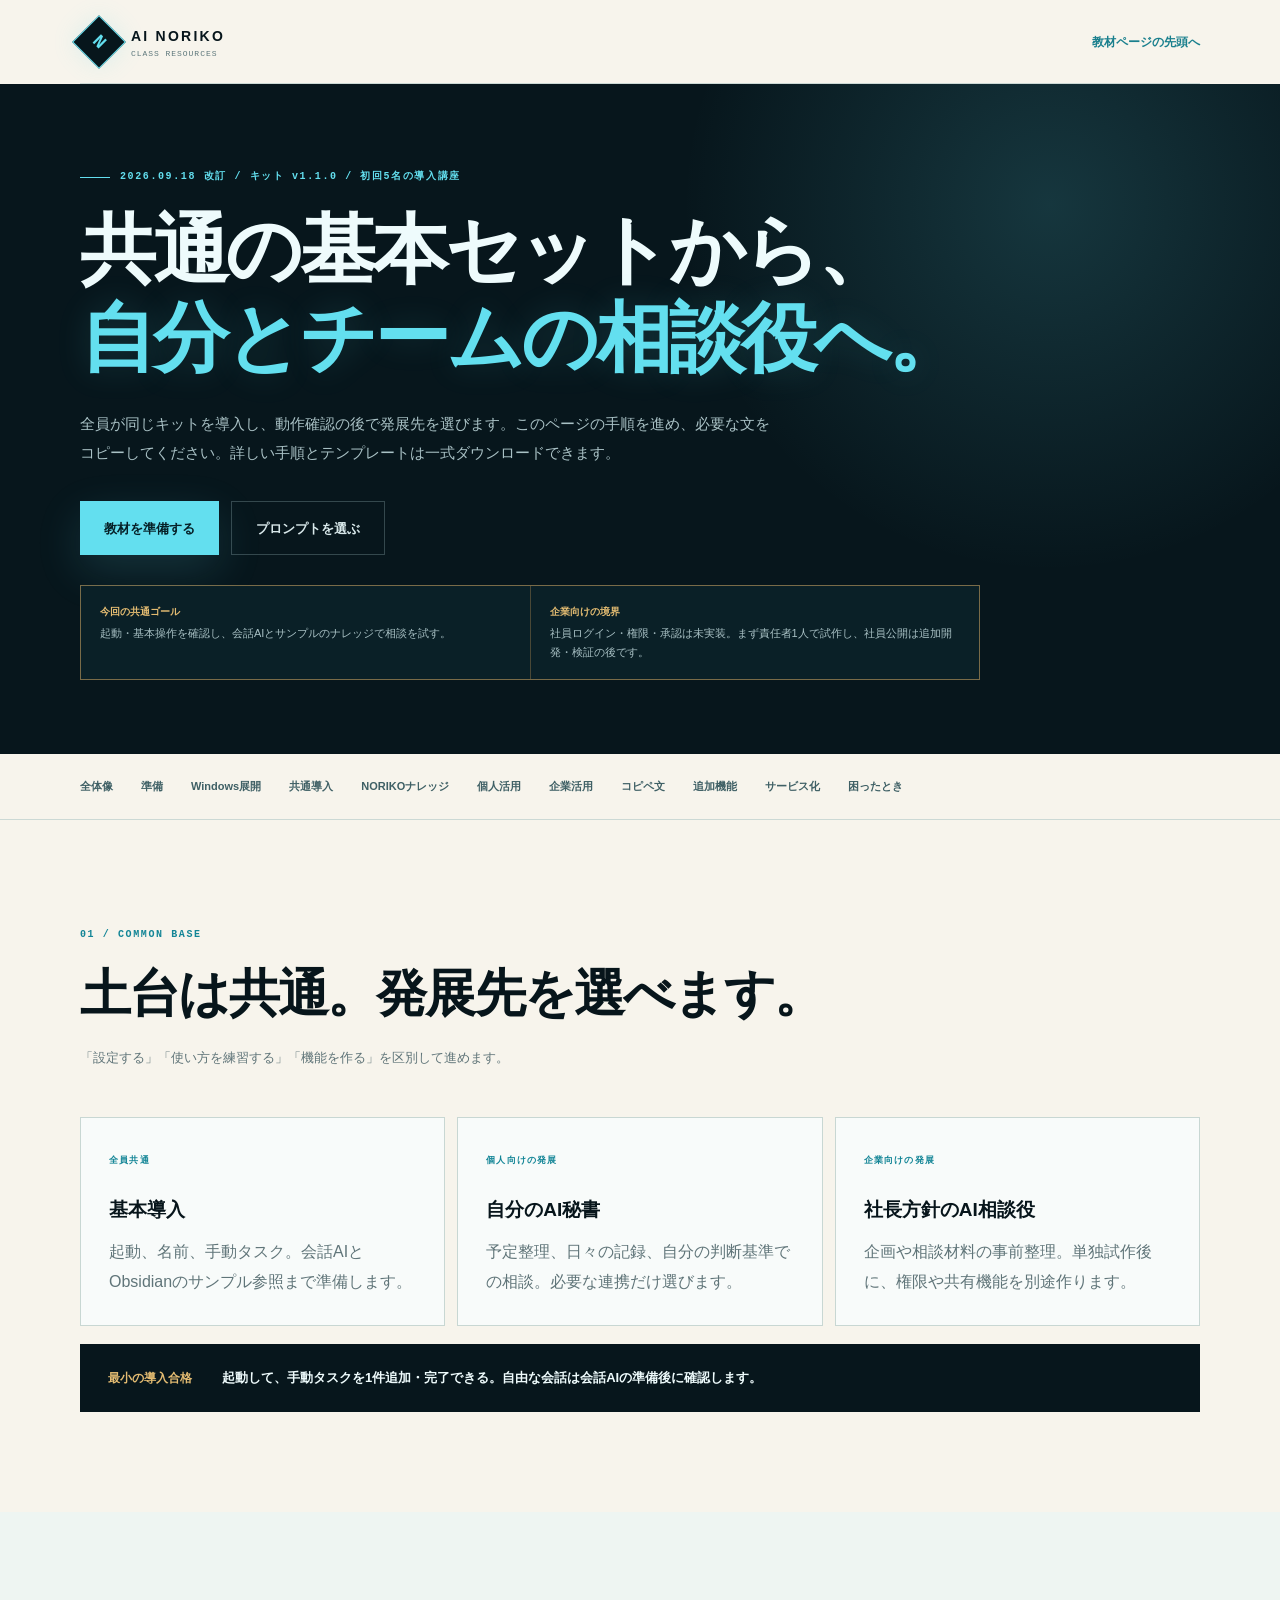
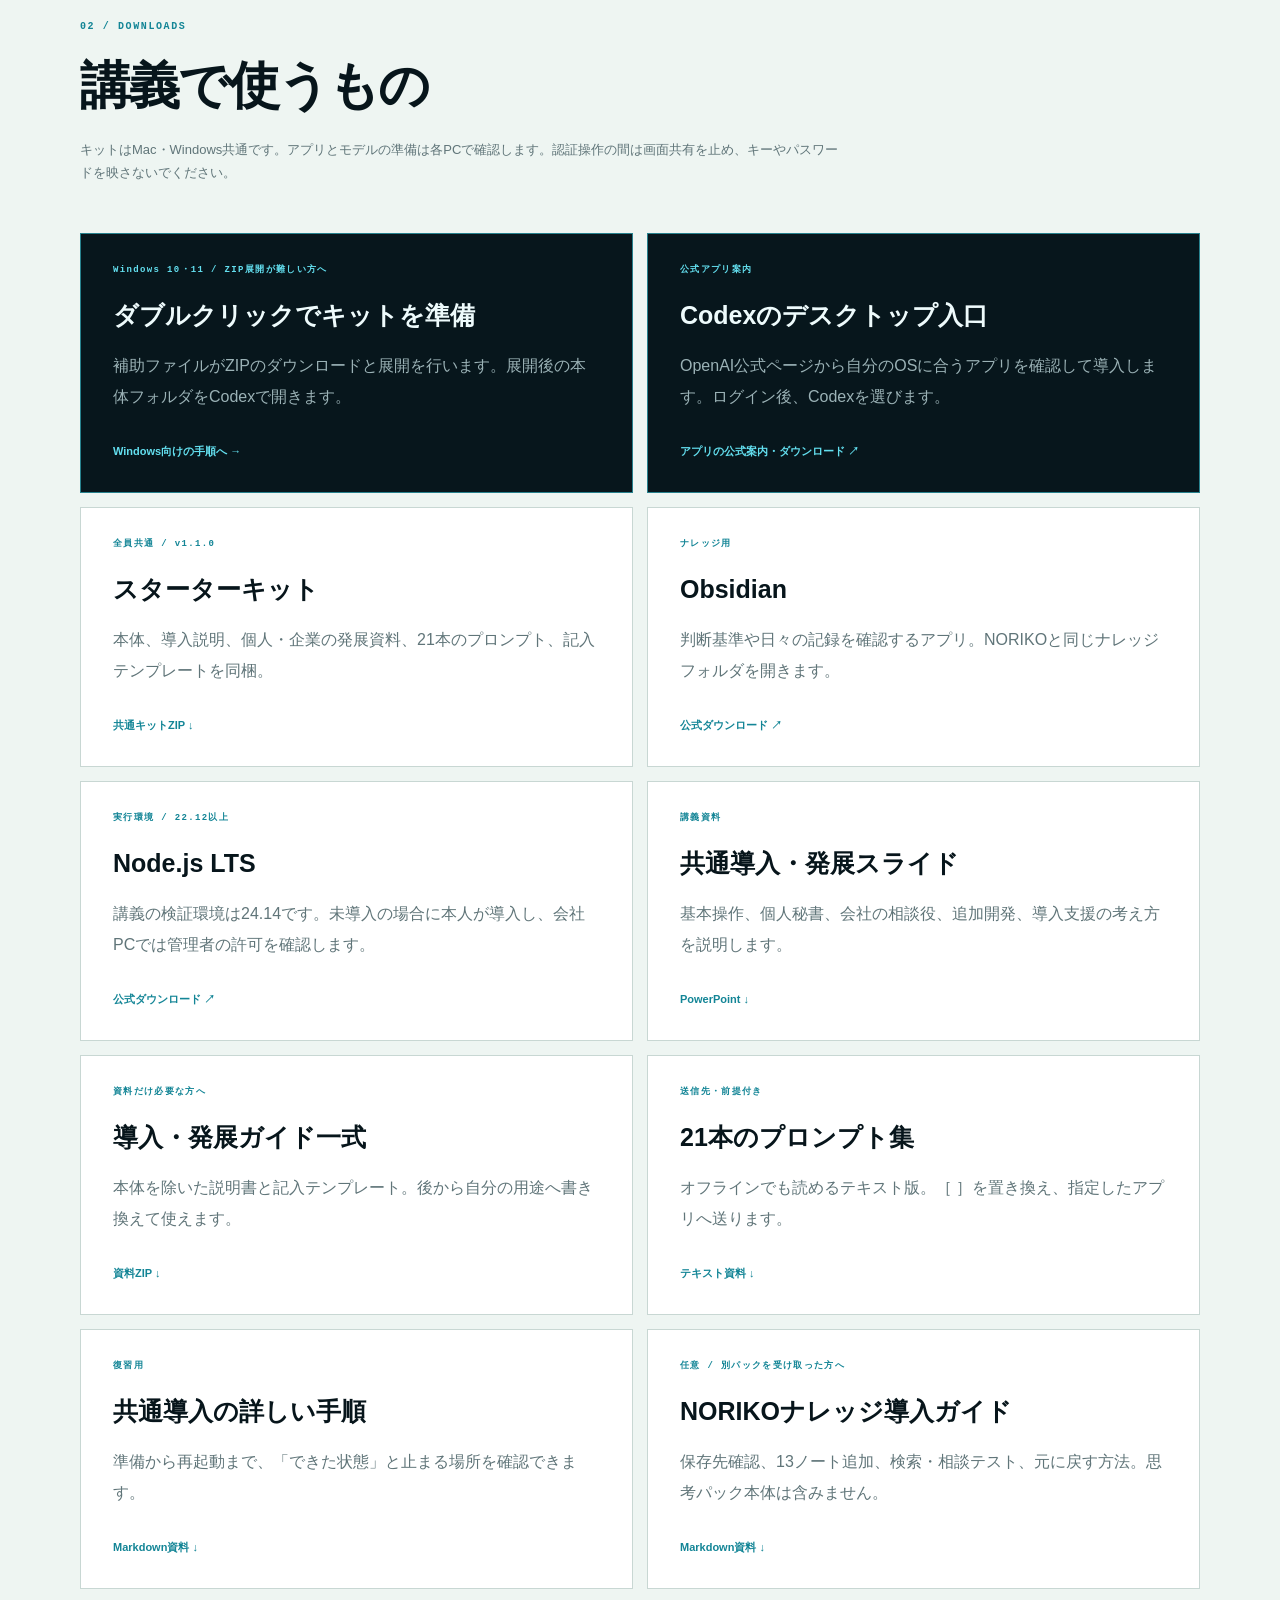
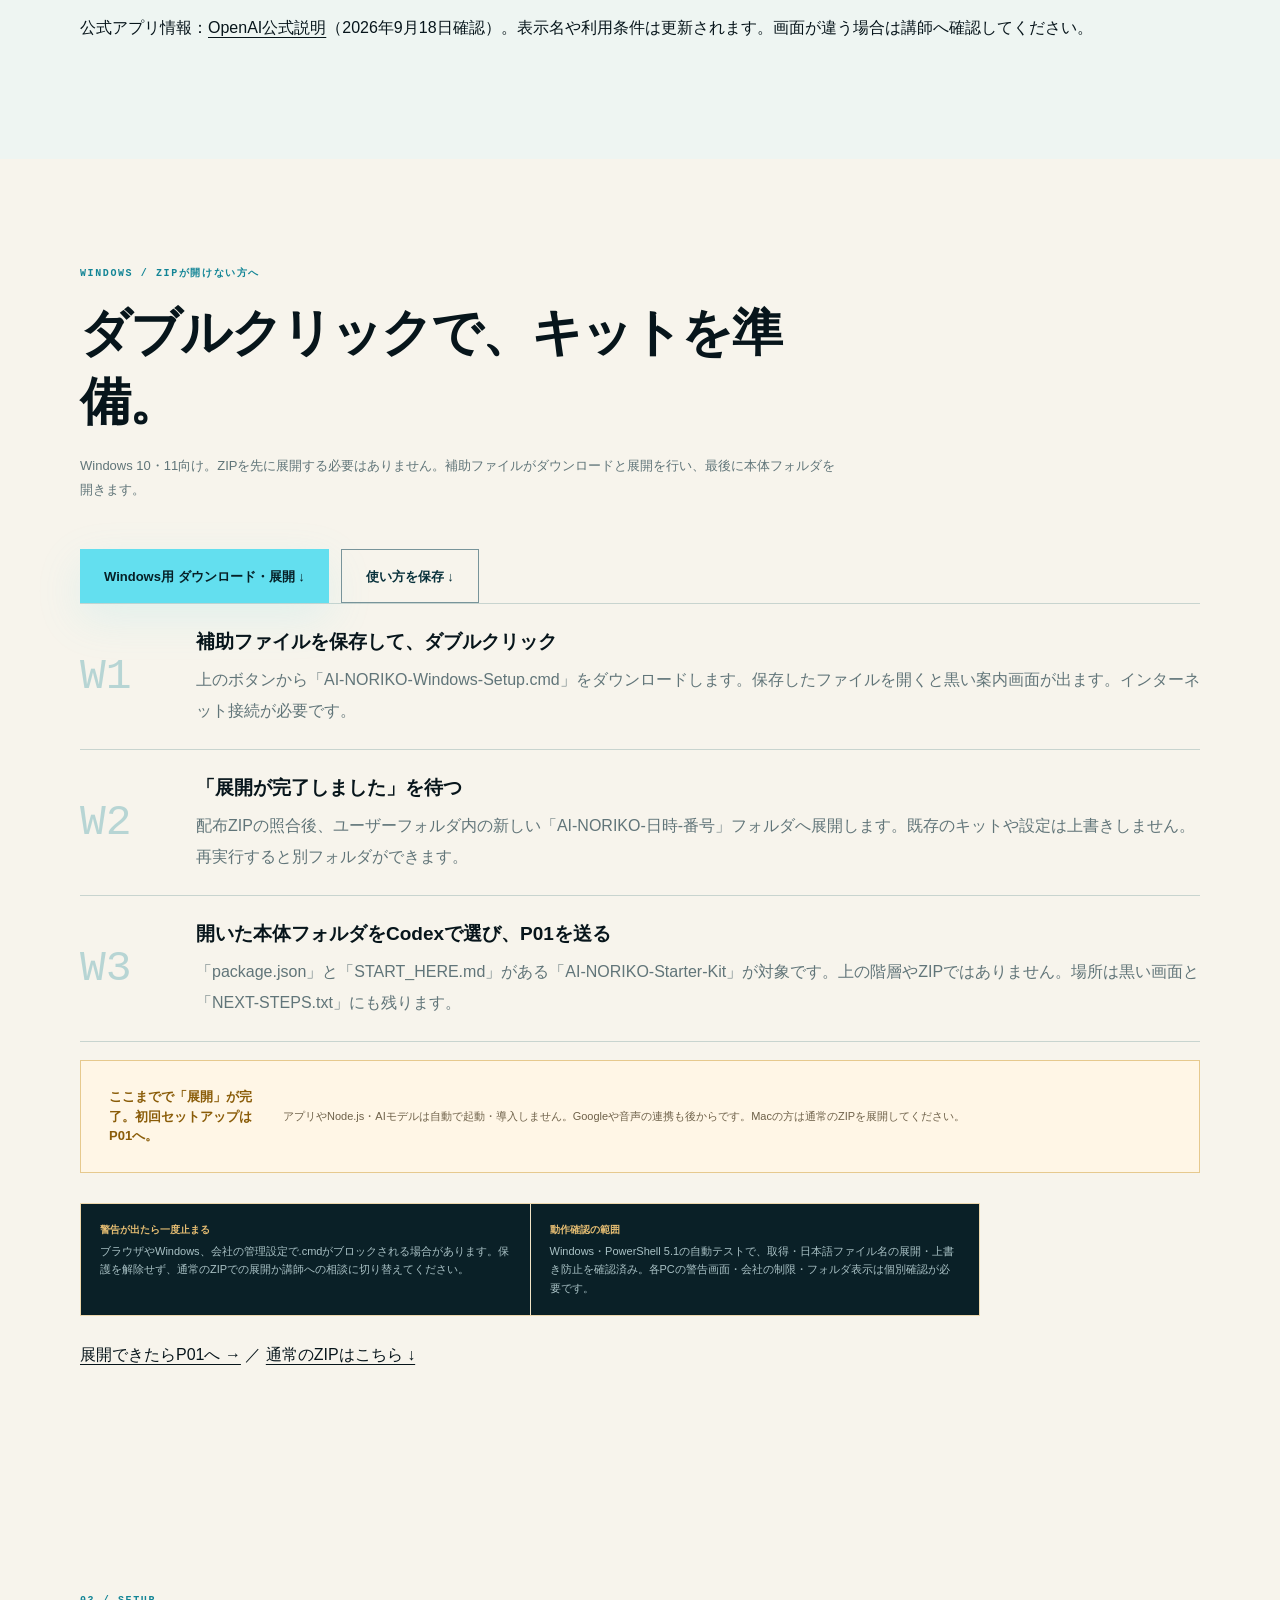
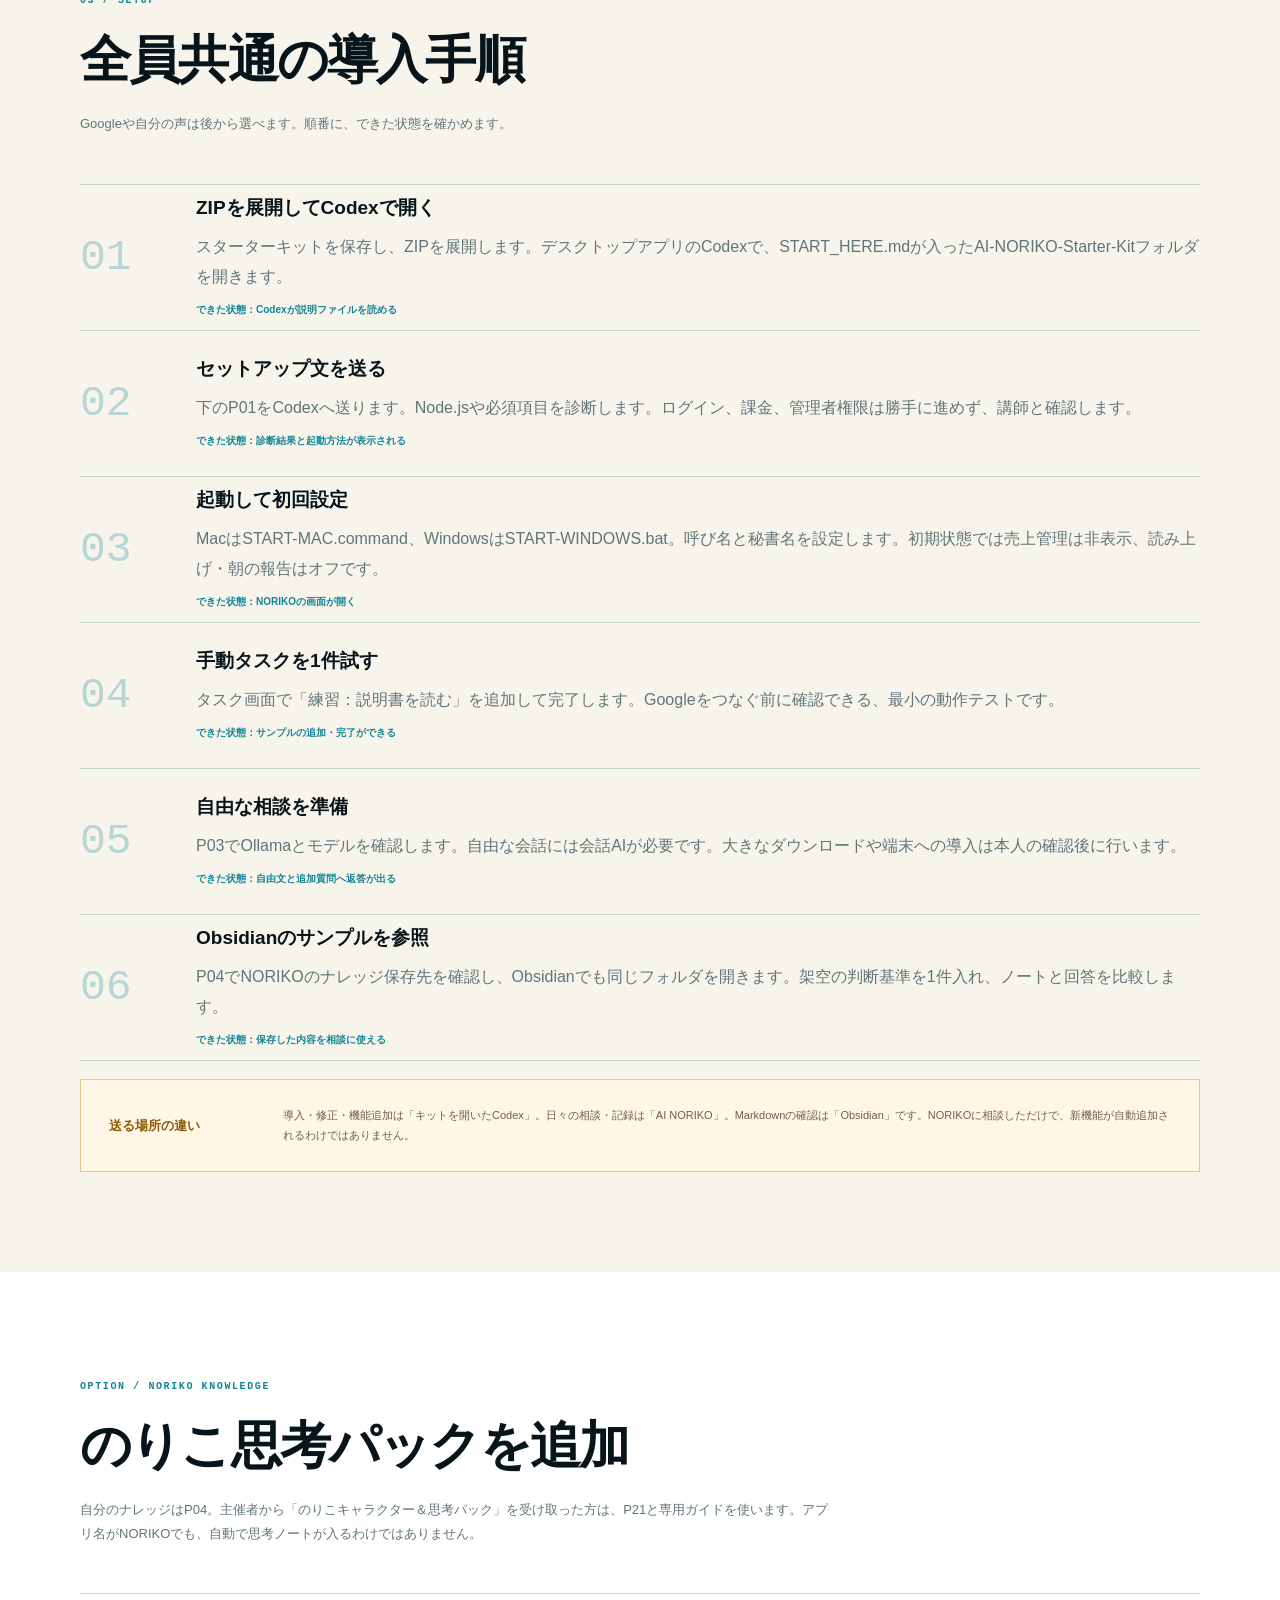
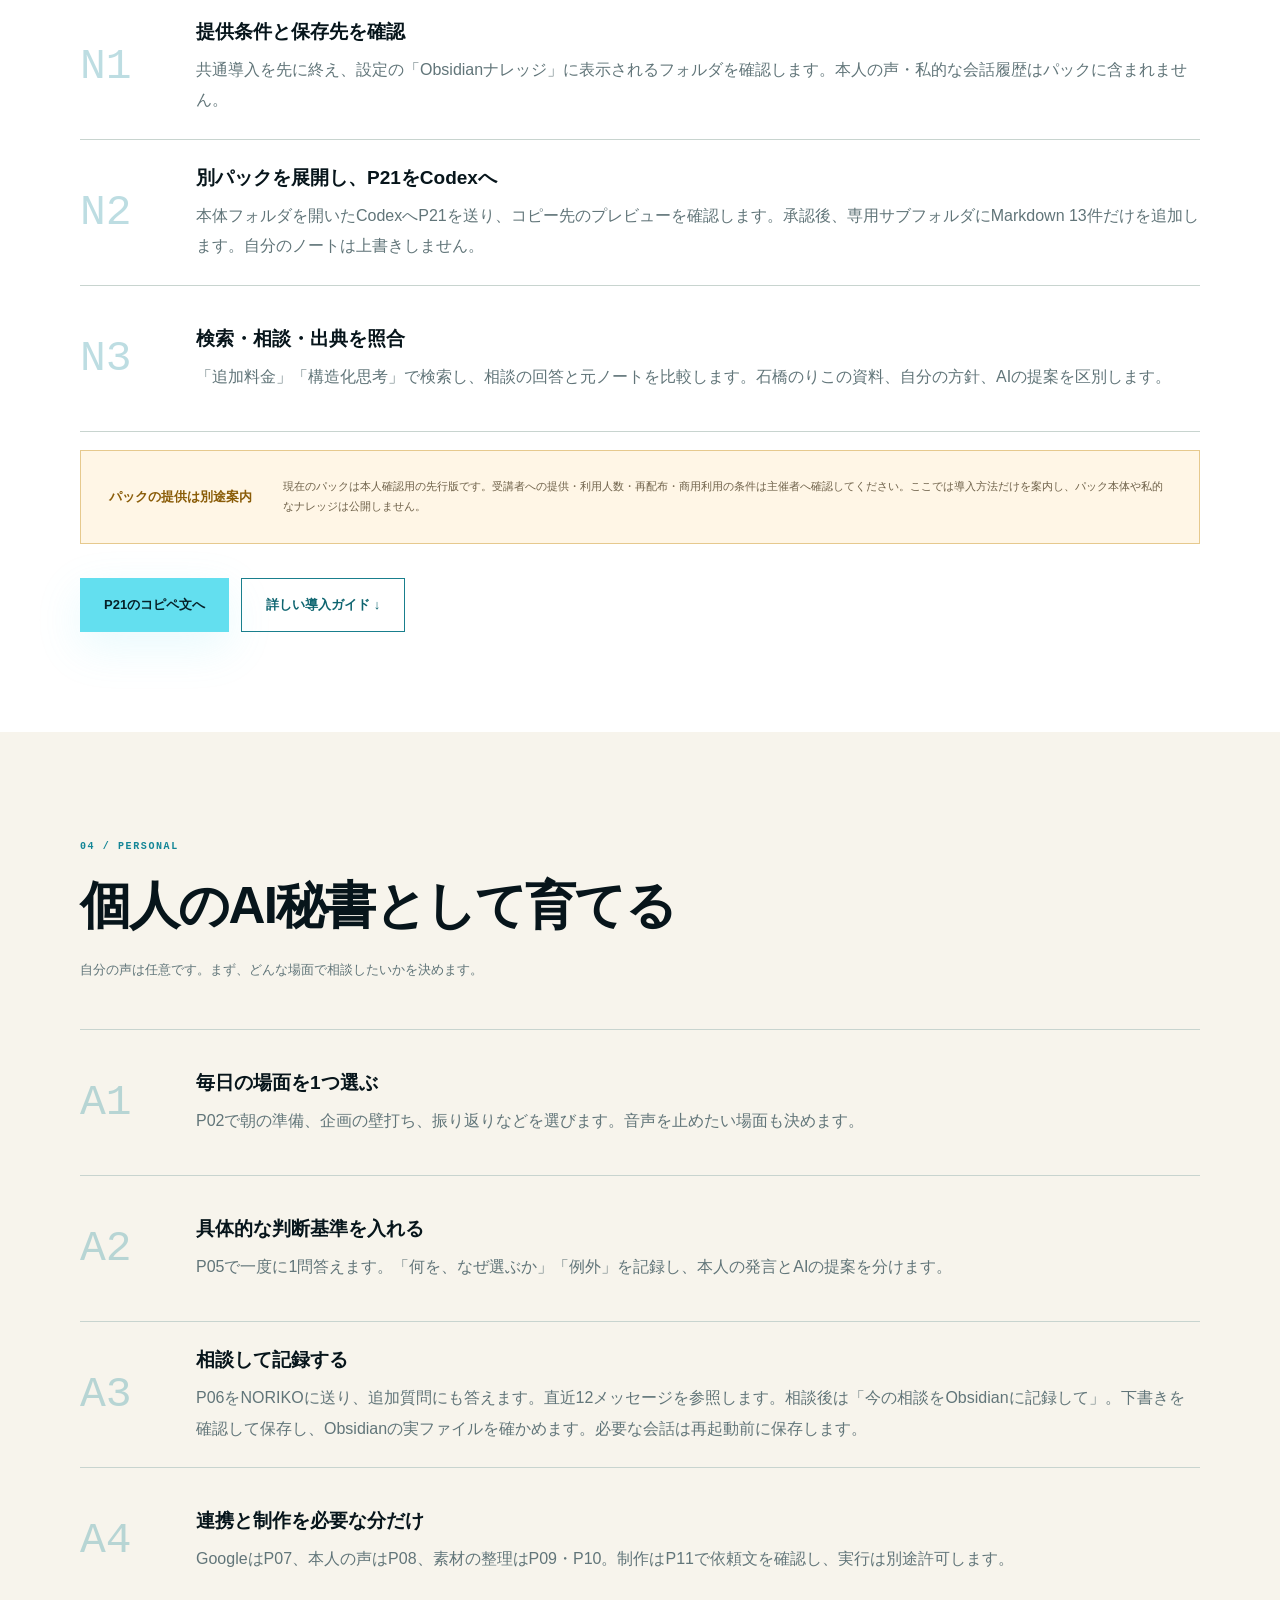
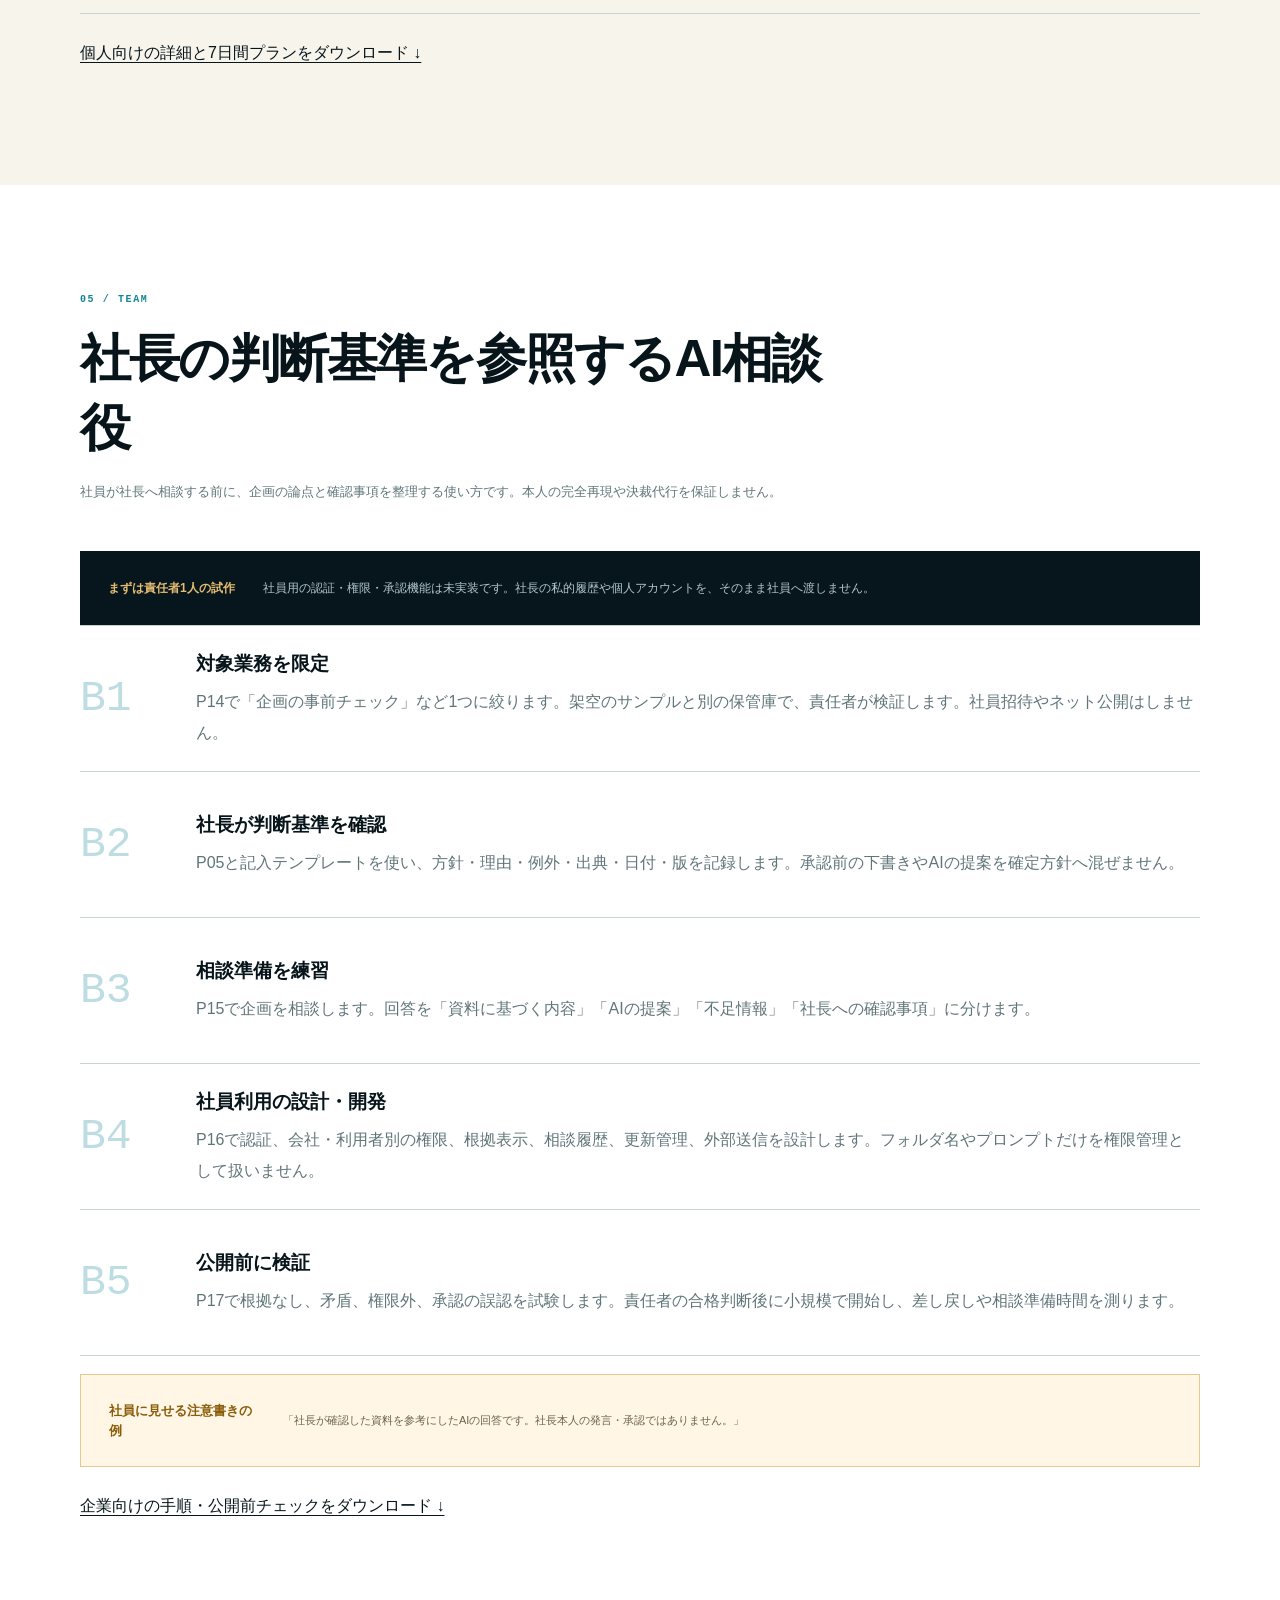
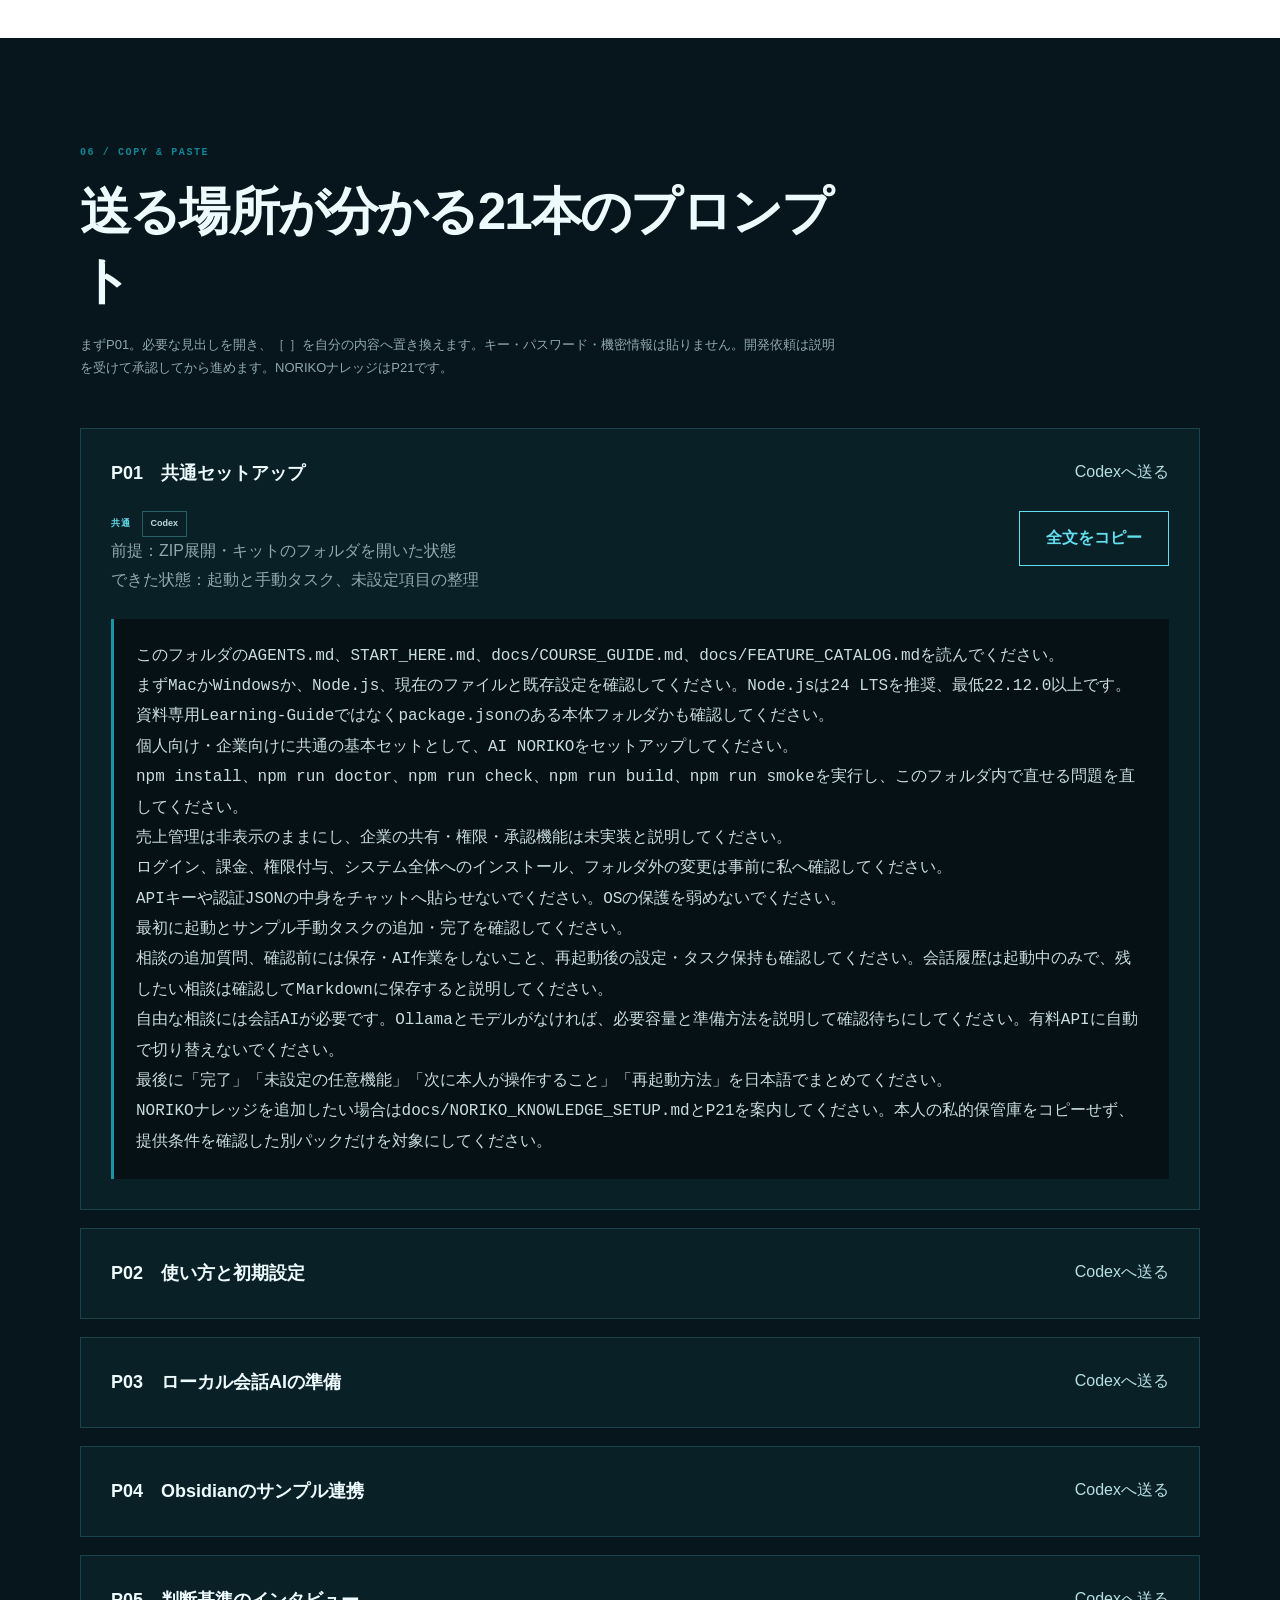
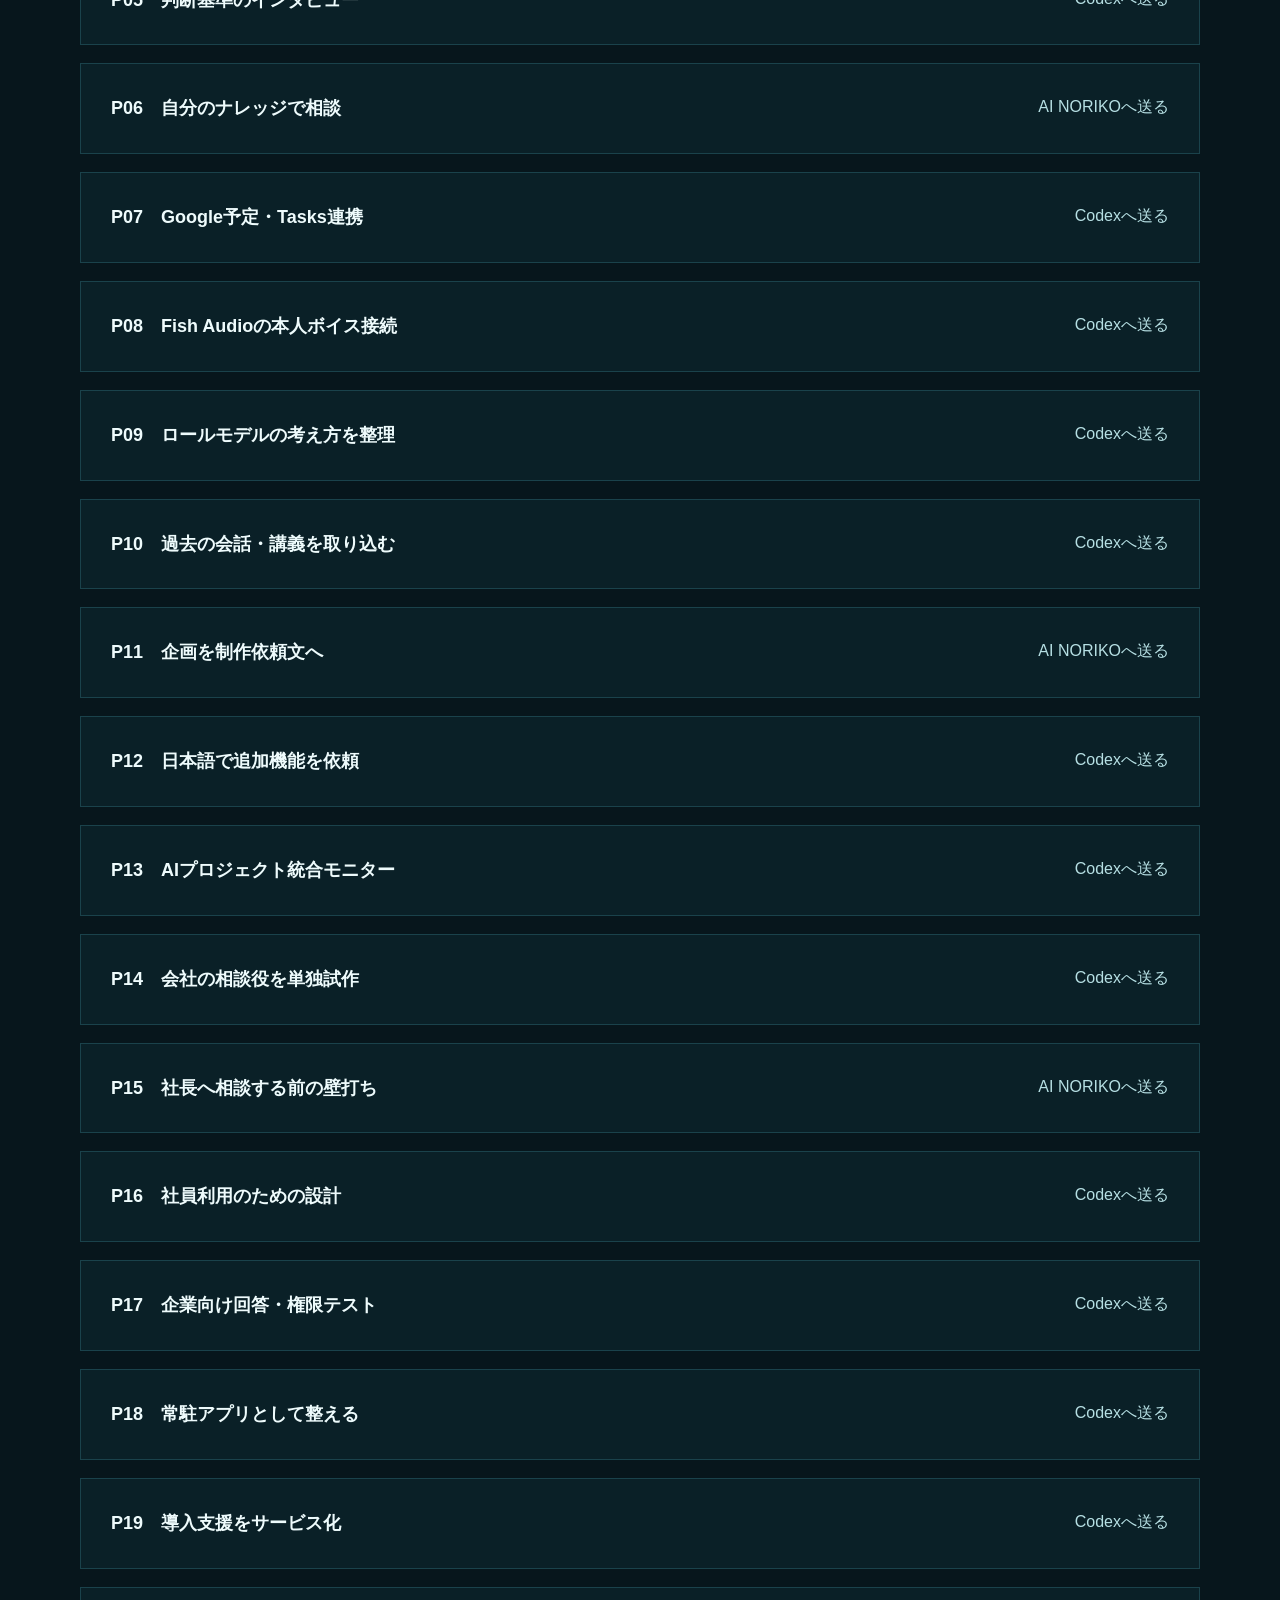
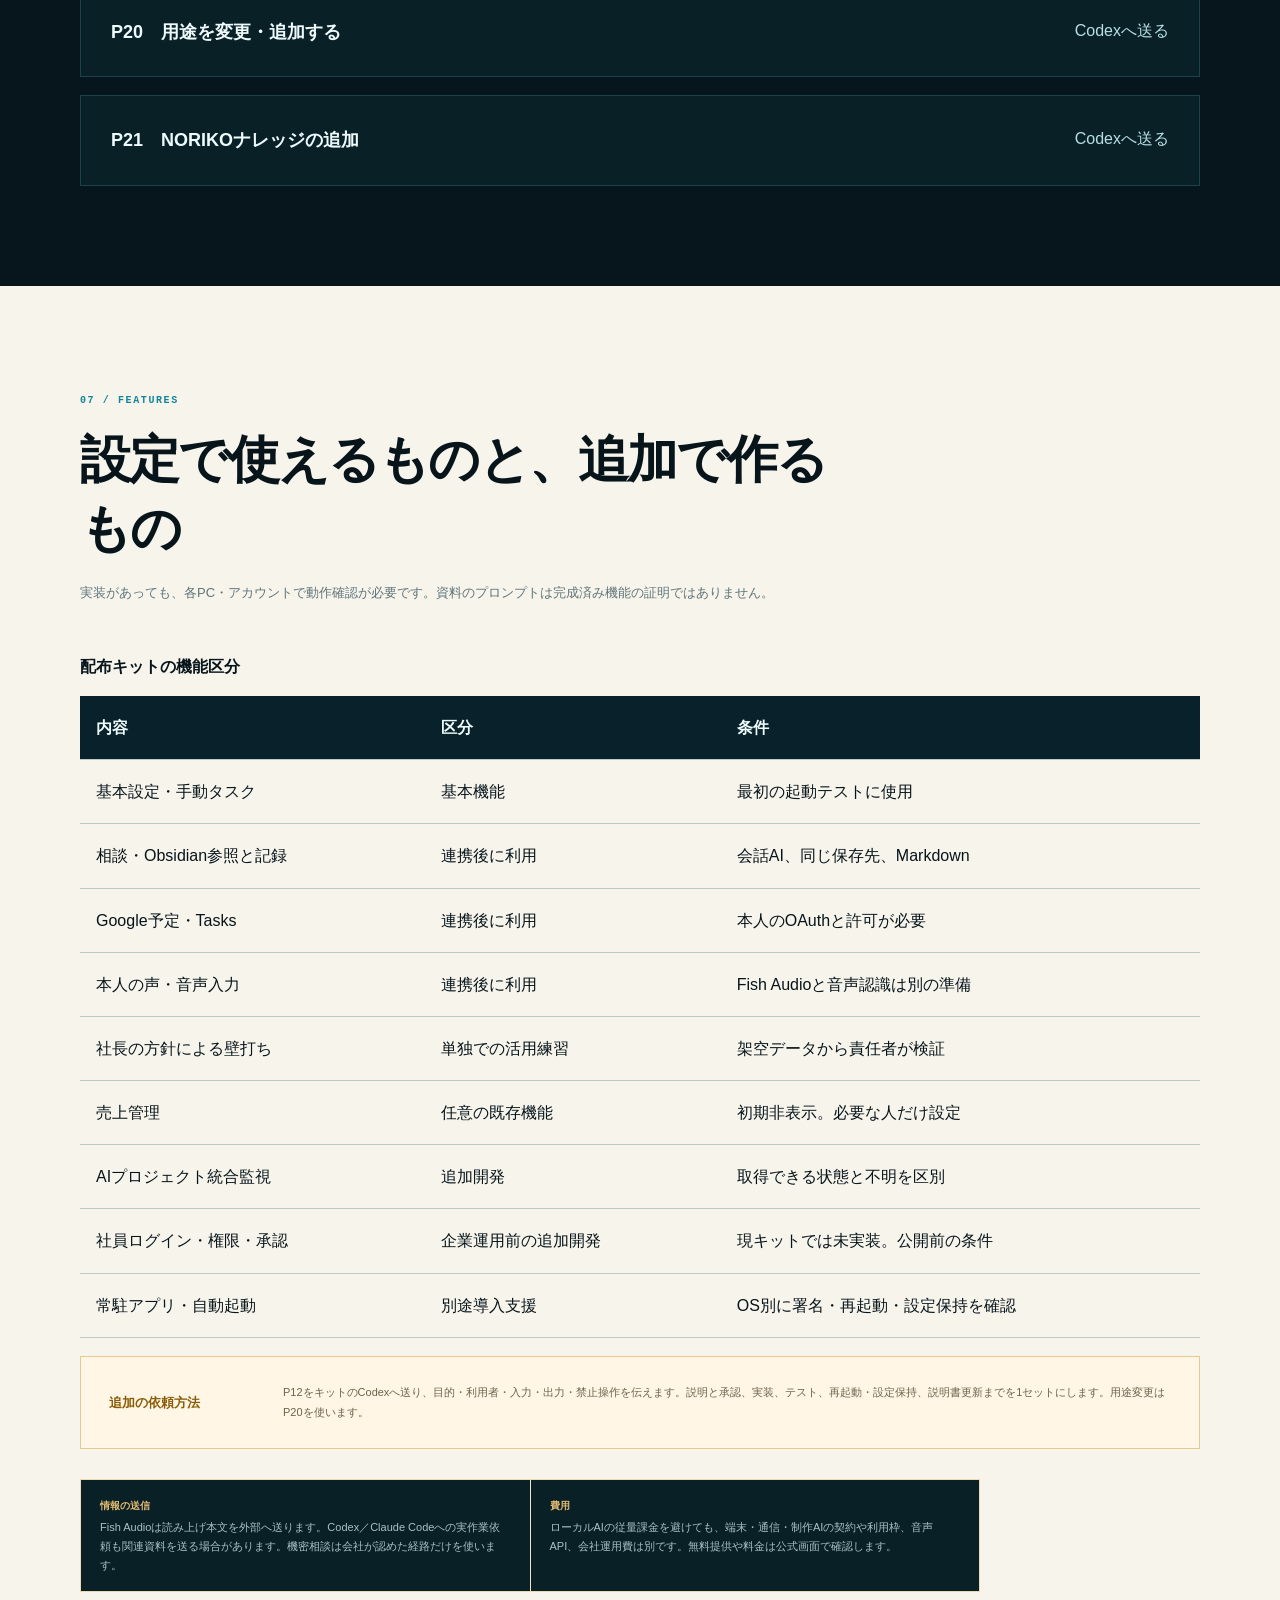
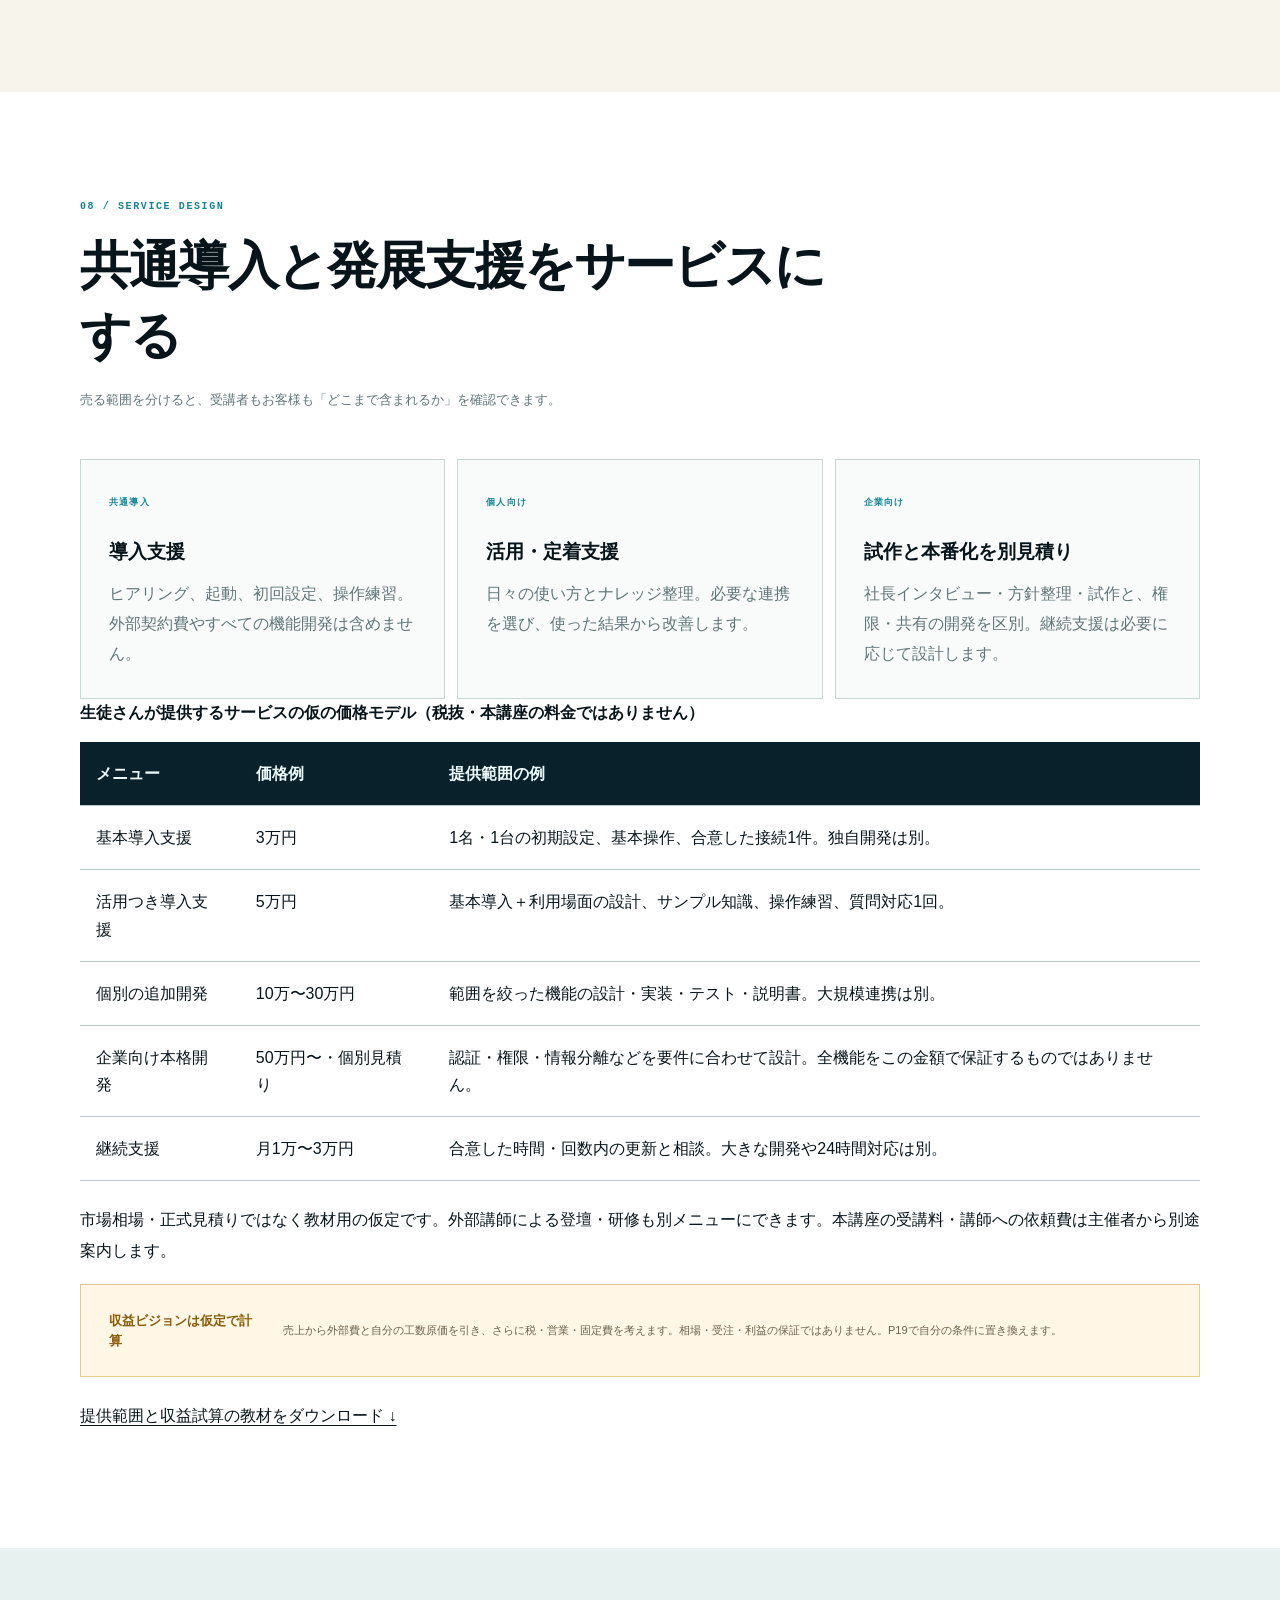
==== commit 82c7f19a: "Record successful Windows extraction verification in student guide" ====
--- a/docs/index.html
+++ b/docs/index.html
@@ -8,7 +8,7 @@
     <li><b>W3</b><div><strong>開いた本体フォルダをCodexで選び、P01を送る</strong><p>「package.json」と「START_HERE.md」がある「AI-NORIKO-Starter-Kit」が対象です。上の階層やZIPではありません。場所は黒い画面と「NEXT-STEPS.txt」にも残ります。</p></div></li>
   </ol>
   <div class="cost-guide"><strong>ここまでで「展開」が完了。初回セットアップはP01へ。</strong><p>アプリやNode.js・AIモデルは自動で起動・導入しません。Googleや音声の連携も後からです。Macの方は通常のZIPを展開してください。</p></div>
-  <div class="resource-alerts"><p><strong>警告が出たら一度止まる</strong> ブラウザやWindows、会社の管理設定で.cmdがブロックされる場合があります。保護を解除せず、通常のZIPでの展開か講師への相談に切り替えてください。</p><p><strong>動作確認の範囲</strong> Windowsの自動テストで検証しますが、各PCの警告画面・会社の制限・ネット環境までは保証できません。</p></div>
+  <div class="resource-alerts"><p><strong>警告が出たら一度止まる</strong> ブラウザやWindows、会社の管理設定で.cmdがブロックされる場合があります。保護を解除せず、通常のZIPでの展開か講師への相談に切り替えてください。</p><p><strong>動作確認の範囲</strong> Windows・PowerShell 5.1の自動テストで、取得・日本語ファイル名の展開・上書き防止を確認済み。各PCの警告画面・会社の制限・フォルダ表示は個別確認が必要です。</p></div>
   <p class="course-source"><a href="#P01">展開できたらP01へ →</a> ／ <a href="./downloads/AI-NORIKO-Starter-Kit.zip" download>通常のZIPはこちら ↓</a></p>
 </section>
 <section class="resource-section" id="setup"><div class="resource-title"><small>03 / SETUP</small><h2>全員共通の導入手順</h2><p>Googleや自分の声は後から選べます。順番に、できた状態を確かめます。</p></div><ol class="resource-steps"><li><b>01</b><div><strong>ZIPを展開してCodexで開く</strong><p>スターターキットを保存し、ZIPを展開します。デスクトップアプリのCodexで、START_HERE.mdが入ったAI-NORIKO-Starter-Kitフォルダを開きます。</p><em>できた状態：Codexが説明ファイルを読める</em></div></li><li><b>02</b><div><strong>セットアップ文を送る</strong><p>下のP01をCodexへ送ります。Node.jsや必須項目を診断します。ログイン、課金、管理者権限は勝手に進めず、講師と確認します。</p><em>できた状態：診断結果と起動方法が表示される</em></div></li><li><b>03</b><div><strong>起動して初回設定</strong><p>MacはSTART-MAC.command、WindowsはSTART-WINDOWS.bat。呼び名と秘書名を設定します。初期状態では売上管理は非表示、読み上げ・朝の報告はオフです。</p><em>できた状態：NORIKOの画面が開く</em></div></li><li><b>04</b><div><strong>手動タスクを1件試す</strong><p>タスク画面で「練習：説明書を読む」を追加して完了します。Googleをつなぐ前に確認できる、最小の動作テストです。</p><em>できた状態：サンプルの追加・完了ができる</em></div></li><li><b>05</b><div><strong>自由な相談を準備</strong><p>P03でOllamaとモデルを確認します。自由な会話には会話AIが必要です。大きなダウンロードや端末への導入は本人の確認後に行います。</p><em>できた状態：自由文と追加質問へ返答が出る</em></div></li><li><b>06</b><div><strong>Obsidianのサンプルを参照</strong><p>P04でNORIKOのナレッジ保存先を確認し、Obsidianでも同じフォルダを開きます。架空の判断基準を1件入れ、ノートと回答を比較します。</p><em>できた状態：保存した内容を相談に使える</em></div></li></ol><div class="cost-guide"><strong>送る場所の違い</strong><p>導入・修正・機能追加は「キットを開いたCodex」。日々の相談・記録は「AI NORIKO」。Markdownの確認は「Obsidian」です。NORIKOに相談しただけで、新機能が自動追加されるわけではありません。</p></div></section><section class="resource-section resource-options" id="noriko-knowledge"><div class="resource-title"><small>OPTION / NORIKO KNOWLEDGE</small><h2>のりこ思考パックを追加</h2><p>自分のナレッジはP04。主催者から「のりこキャラクター＆思考パック」を受け取った方は、P21と専用ガイドを使います。アプリ名がNORIKOでも、自動で思考ノートが入るわけではありません。</p></div><ol class="resource-steps"><li><b>N1</b><div><strong>提供条件と保存先を確認</strong><p>共通導入を先に終え、設定の「Obsidianナレッジ」に表示されるフォルダを確認します。本人の声・私的な会話履歴はパックに含まれません。</p></div></li><li><b>N2</b><div><strong>別パックを展開し、P21をCodexへ</strong><p>本体フォルダを開いたCodexへP21を送り、コピー先のプレビューを確認します。承認後、専用サブフォルダにMarkdown 13件だけを追加します。自分のノートは上書きしません。</p></div></li><li><b>N3</b><div><strong>検索・相談・出典を照合</strong><p>「追加料金」「構造化思考」で検索し、相談の回答と元ノートを比較します。石橋のりこの資料、自分の方針、AIの提案を区別します。</p></div></li></ol><div class="cost-guide"><strong>パックの提供は別途案内</strong><p>現在のパックは本人確認用の先行版です。受講者への提供・利用人数・再配布・商用利用の条件は主催者へ確認してください。ここでは導入方法だけを案内し、パック本体や私的なナレッジは公開しません。</p></div><div class="resource-actions"><a class="button primary" href="#P21">P21のコピペ文へ</a><a class="button secondary" href="./downloads/guide/docs/NORIKO_KNOWLEDGE_SETUP.md" download="">詳しい導入ガイド ↓</a></div></section><section class="resource-section" id="personal"><div class="resource-title"><small>04 / PERSONAL</small><h2>個人のAI秘書として育てる</h2><p>自分の声は任意です。まず、どんな場面で相談したいかを決めます。</p></div><ol class="resource-steps"><li><b>A1</b><div><strong>毎日の場面を1つ選ぶ</strong><p>P02で朝の準備、企画の壁打ち、振り返りなどを選びます。音声を止めたい場面も決めます。</p></div></li><li><b>A2</b><div><strong>具体的な判断基準を入れる</strong><p>P05で一度に1問答えます。「何を、なぜ選ぶか」「例外」を記録し、本人の発言とAIの提案を分けます。</p></div></li><li><b>A3</b><div><strong>相談して記録する</strong><p>P06をNORIKOに送り、追加質問にも答えます。直近12メッセージを参照します。相談後は「今の相談をObsidianに記録して」。下書きを確認して保存し、Obsidianの実ファイルを確かめます。必要な会話は再起動前に保存します。</p></div></li><li><b>A4</b><div><strong>連携と制作を必要な分だけ</strong><p>GoogleはP07、本人の声はP08、素材の整理はP09・P10。制作はP11で依頼文を確認し、実行は別途許可します。</p></div></li></ol><p class="course-source"><a href="./downloads/guide/docs/PERSONAL_PLAYBOOK.md" download="">個人向けの詳細と7日間プランをダウンロード ↓</a></p></section><section class="resource-section resource-options" id="team"><div class="resource-title"><small>05 / TEAM</small><h2>社長の判断基準を参照するAI相談役</h2><p>社員が社長へ相談する前に、企画の論点と確認事項を整理する使い方です。本人の完全再現や決裁代行を保証しません。</p></div><div class="resource-rule"><strong>まずは責任者1人の試作</strong><p>社員用の認証・権限・承認機能は未実装です。社長の私的履歴や個人アカウントを、そのまま社員へ渡しません。</p></div><ol class="resource-steps"><li><b>B1</b><div><strong>対象業務を限定</strong><p>P14で「企画の事前チェック」など1つに絞ります。架空のサンプルと別の保管庫で、責任者が検証します。社員招待やネット公開はしません。</p></div></li><li><b>B2</b><div><strong>社長が判断基準を確認</strong><p>P05と記入テンプレートを使い、方針・理由・例外・出典・日付・版を記録します。承認前の下書きやAIの提案を確定方針へ混ぜません。</p></div></li><li><b>B3</b><div><strong>相談準備を練習</strong><p>P15で企画を相談します。回答を「資料に基づく内容」「AIの提案」「不足情報」「社長への確認事項」に分けます。</p></div></li><li><b>B4</b><div><strong>社員利用の設計・開発</strong><p>P16で認証、会社・利用者別の権限、根拠表示、相談履歴、更新管理、外部送信を設計します。フォルダ名やプロンプトだけを権限管理として扱いません。</p></div></li><li><b>B5</b><div><strong>公開前に検証</strong><p>P17で根拠なし、矛盾、権限外、承認の誤認を試験します。責任者の合格判断後に小規模で開始し、差し戻しや相談準備時間を測ります。</p></div></li></ol><div class="cost-guide"><strong>社員に見せる注意書きの例</strong><p>「社長が確認した資料を参考にしたAIの回答です。社長本人の発言・承認ではありません。」</p></div><p class="course-source"><a href="./downloads/guide/docs/TEAM_PLAYBOOK.md" download="">企業向けの手順・公開前チェックをダウンロード ↓</a></p></section><section class="resource-section resource-dark" id="prompts"><div class="resource-title"><small>06 / COPY &amp; PASTE</small><h2>送る場所が分かる21本のプロンプト</h2><p>まずP01。必要な見出しを開き、［ ］を自分の内容へ置き換えます。キー・パスワード・機密情報は貼りません。開発依頼は説明を受けて承認してから進めます。NORIKOナレッジはP21です。</p></div><div class="resource-prompts"><details class="resource-prompt" id="P01" open=""><summary><strong>P01　共通セットアップ</strong><span>Codexへ送る</span></summary><div class="resource-prompt-head"><div><div class="prompt-meta"><small>共通</small><span>Codex</span></div><p>前提：ZIP展開・キットのフォルダを開いた状態</p><p>できた状態：起動と手動タスク、未設定項目の整理</p></div><button type="button" aria-label="共通セットアップをコピー">全文をコピー</button></div><p role="status" aria-live="polite"></p><pre><code>このフォルダのAGENTS.md、START_HERE.md、docs/COURSE_GUIDE.md、docs/FEATURE_CATALOG.mdを読んでください。
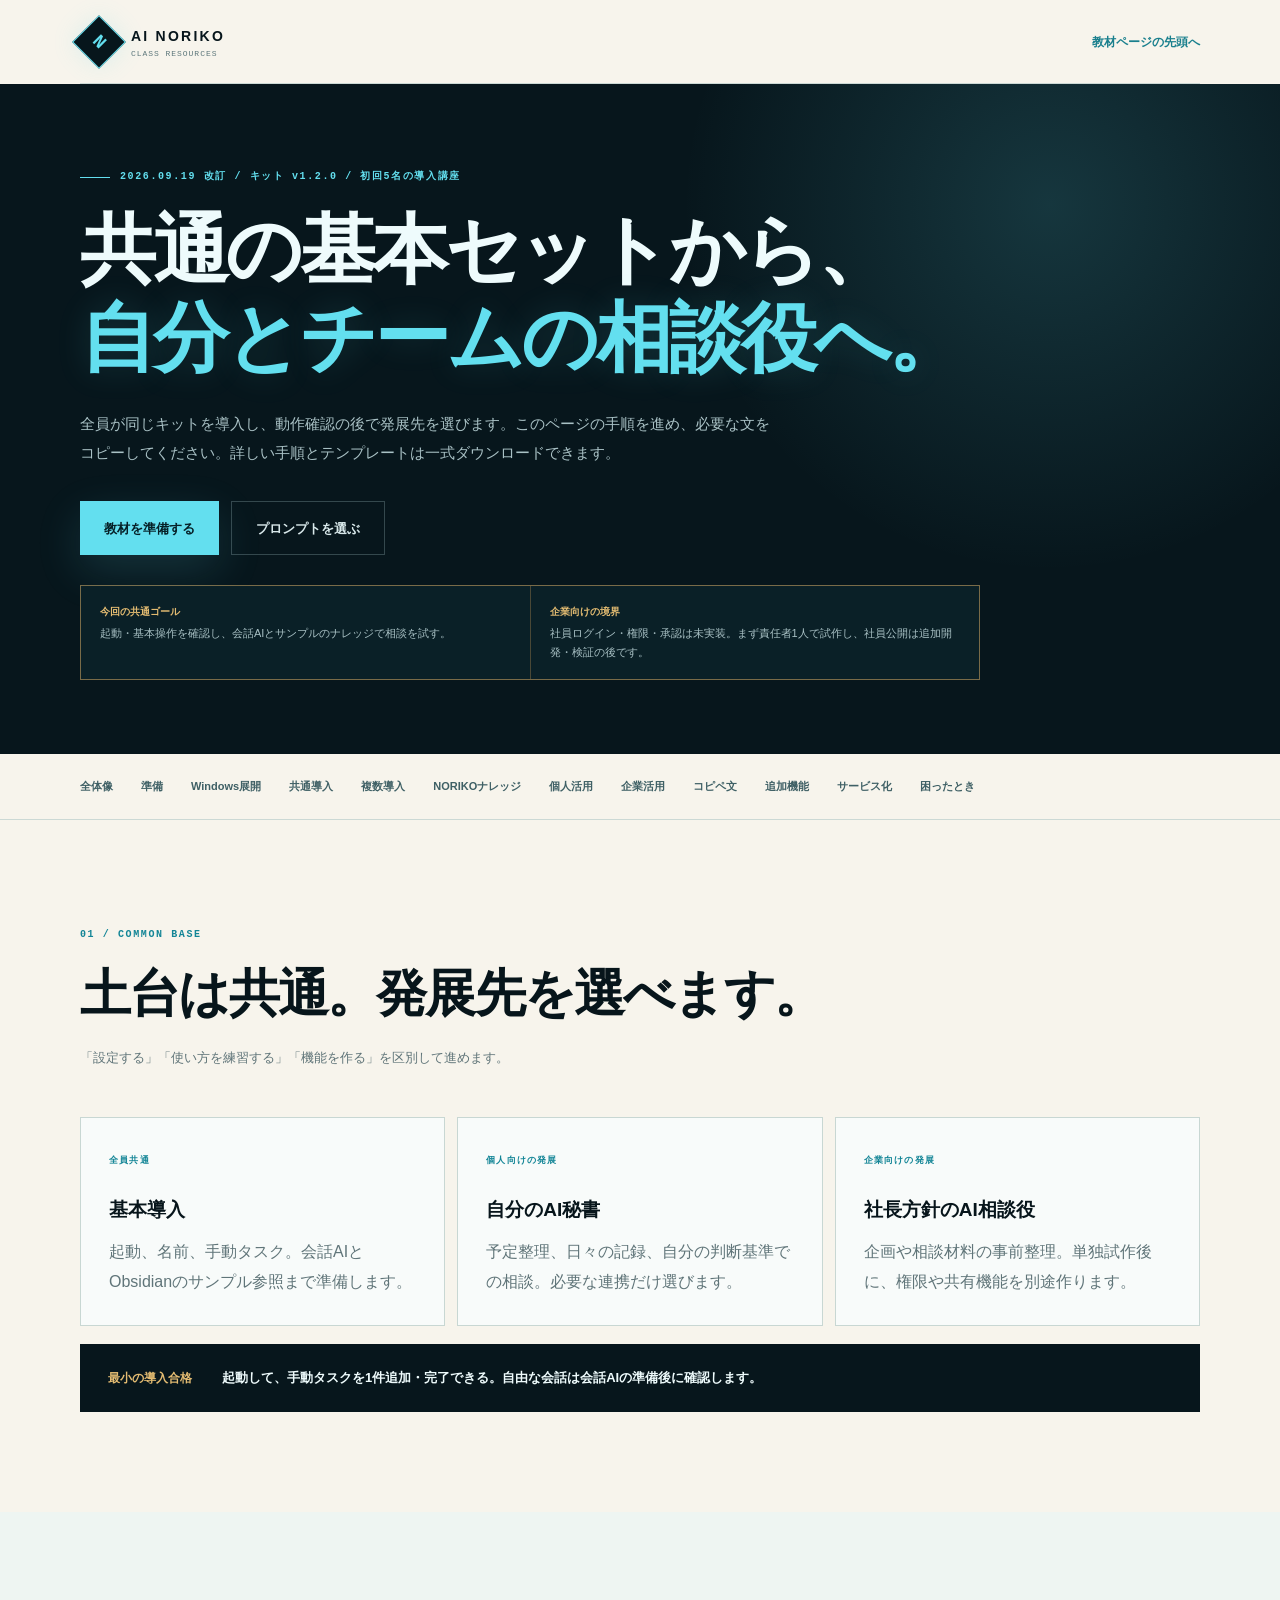
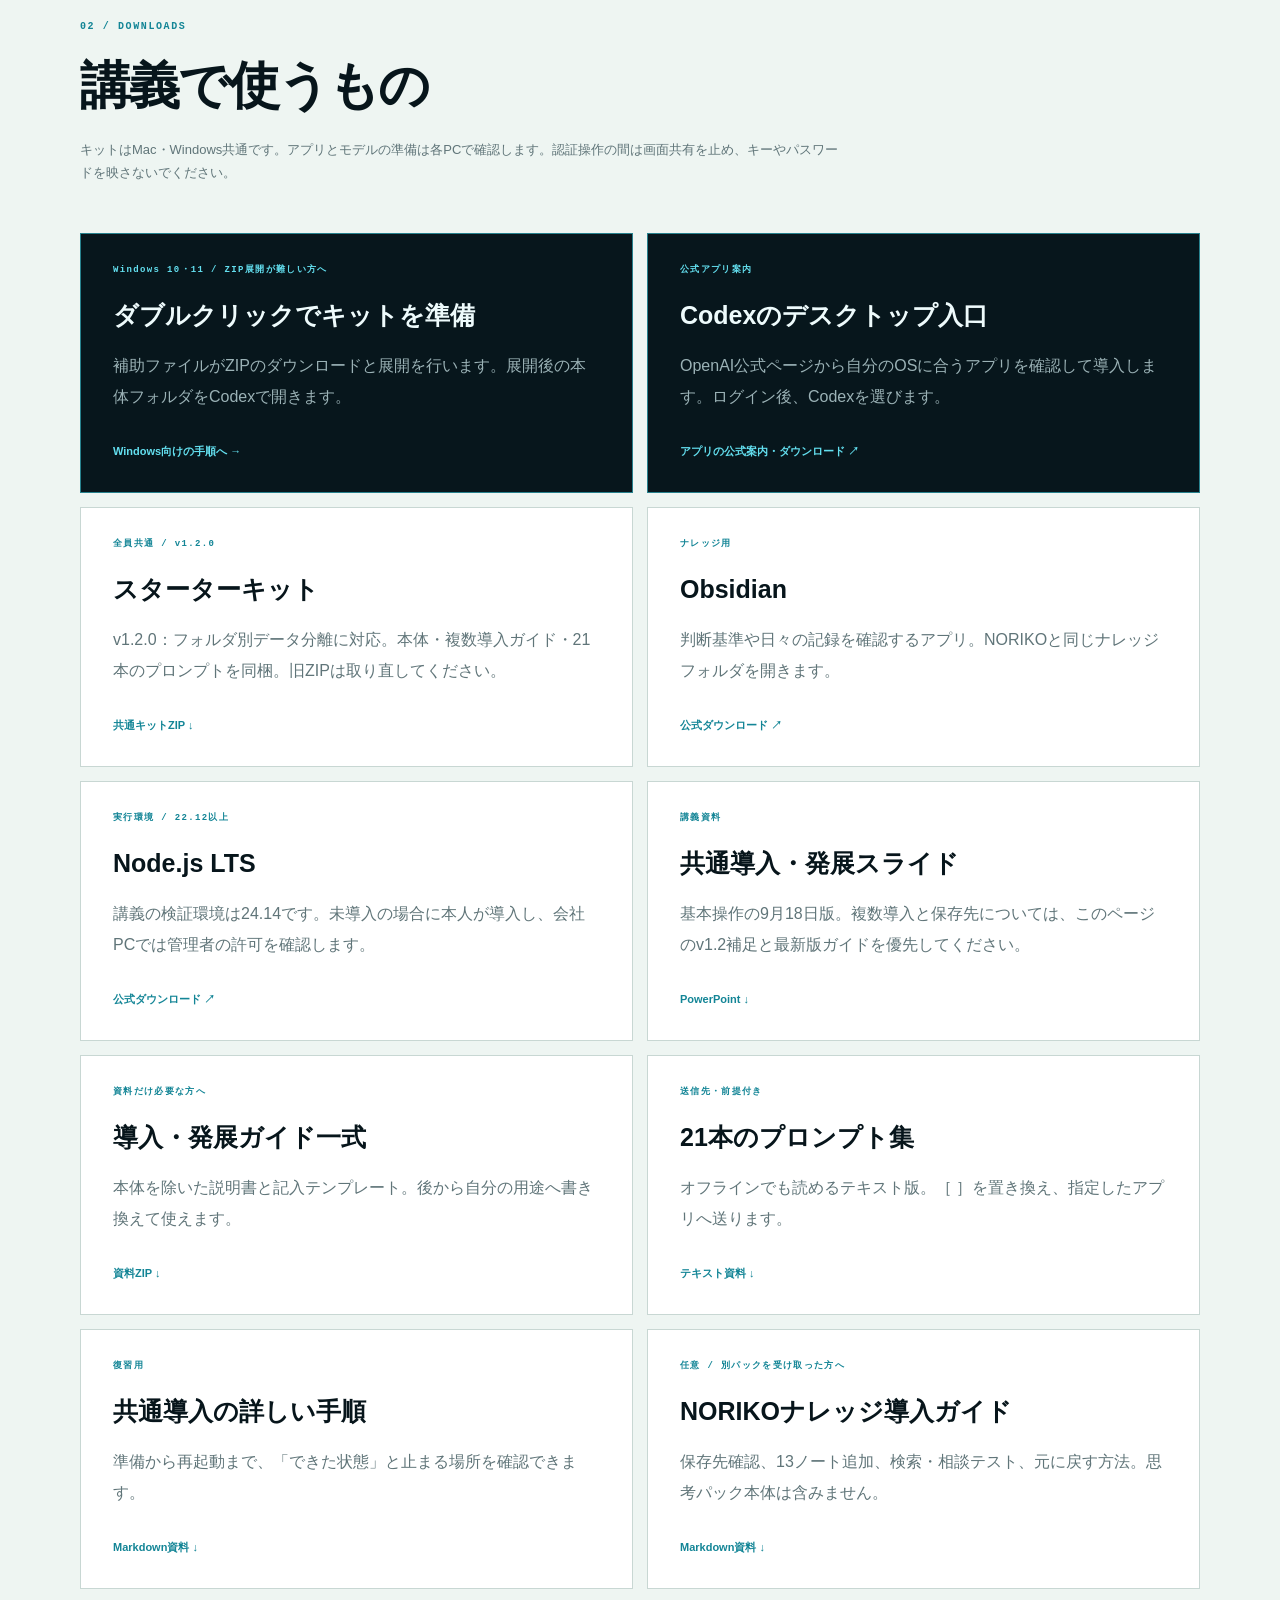
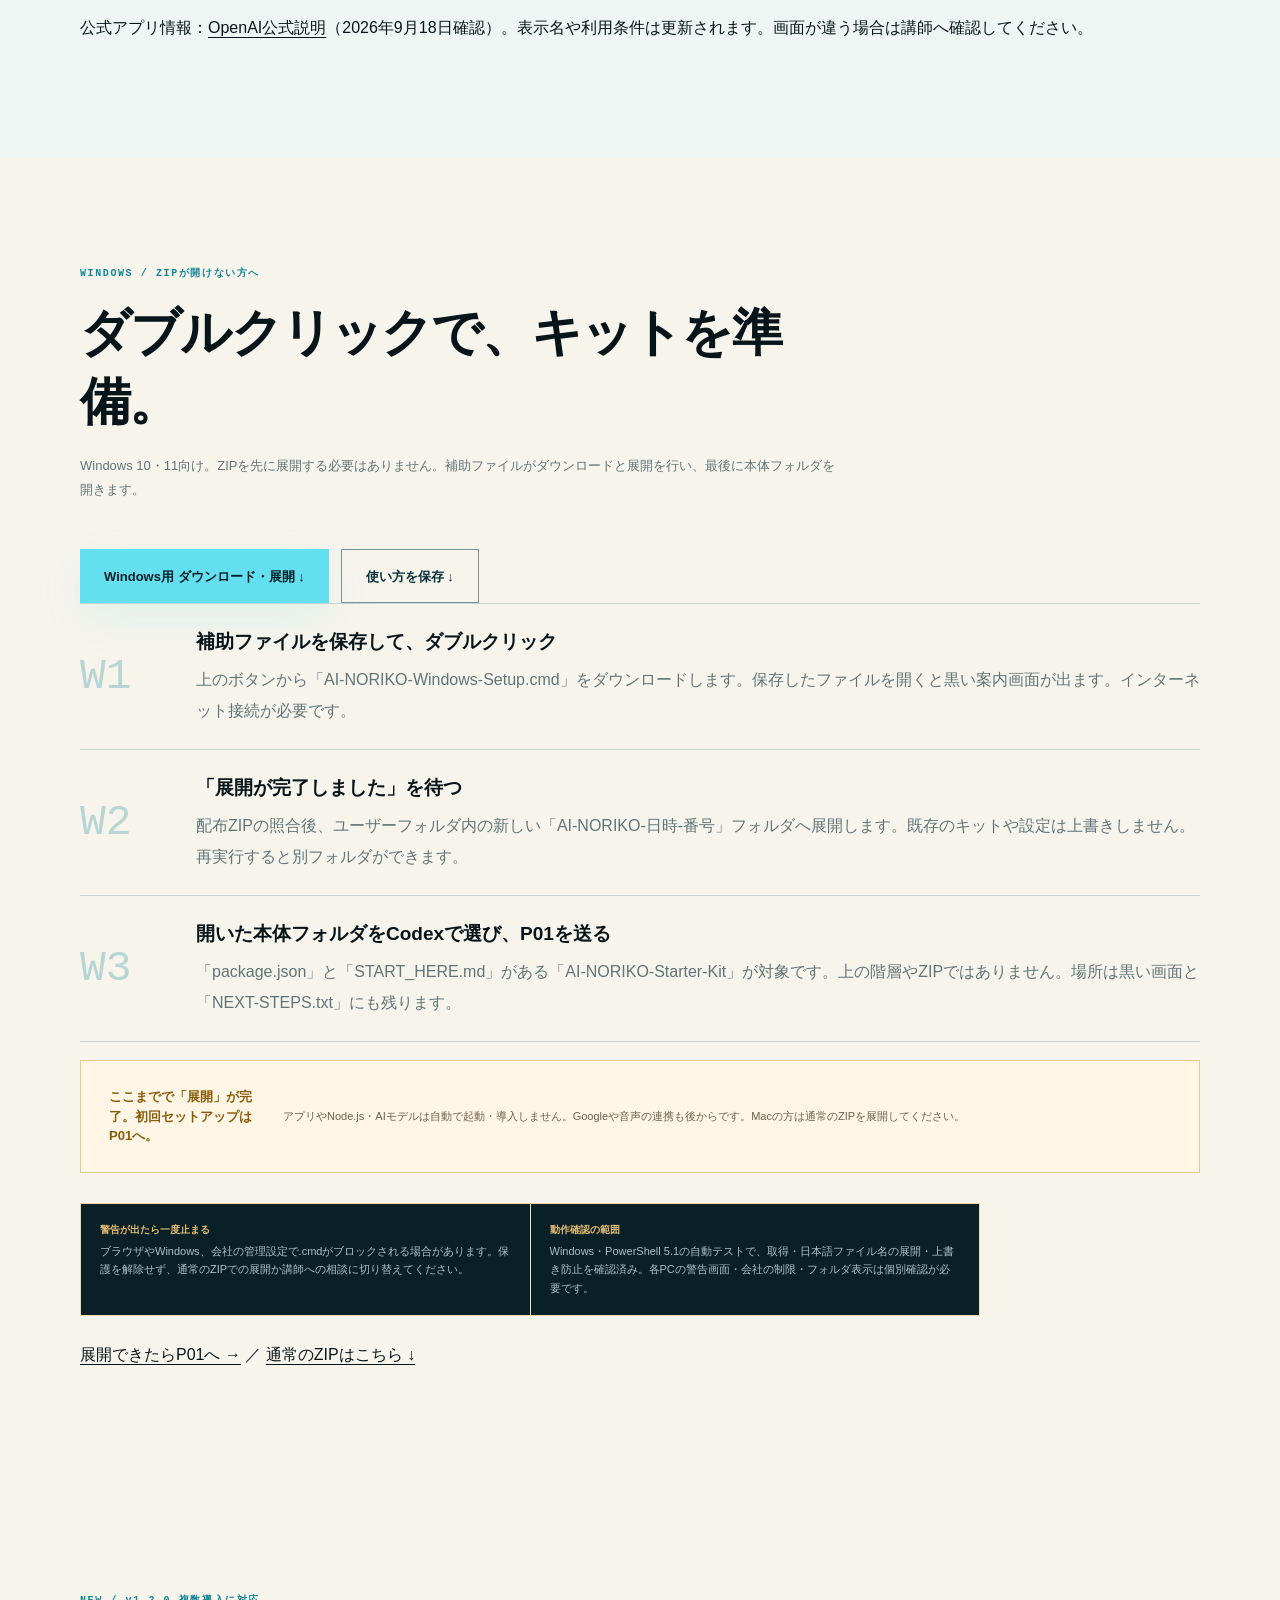
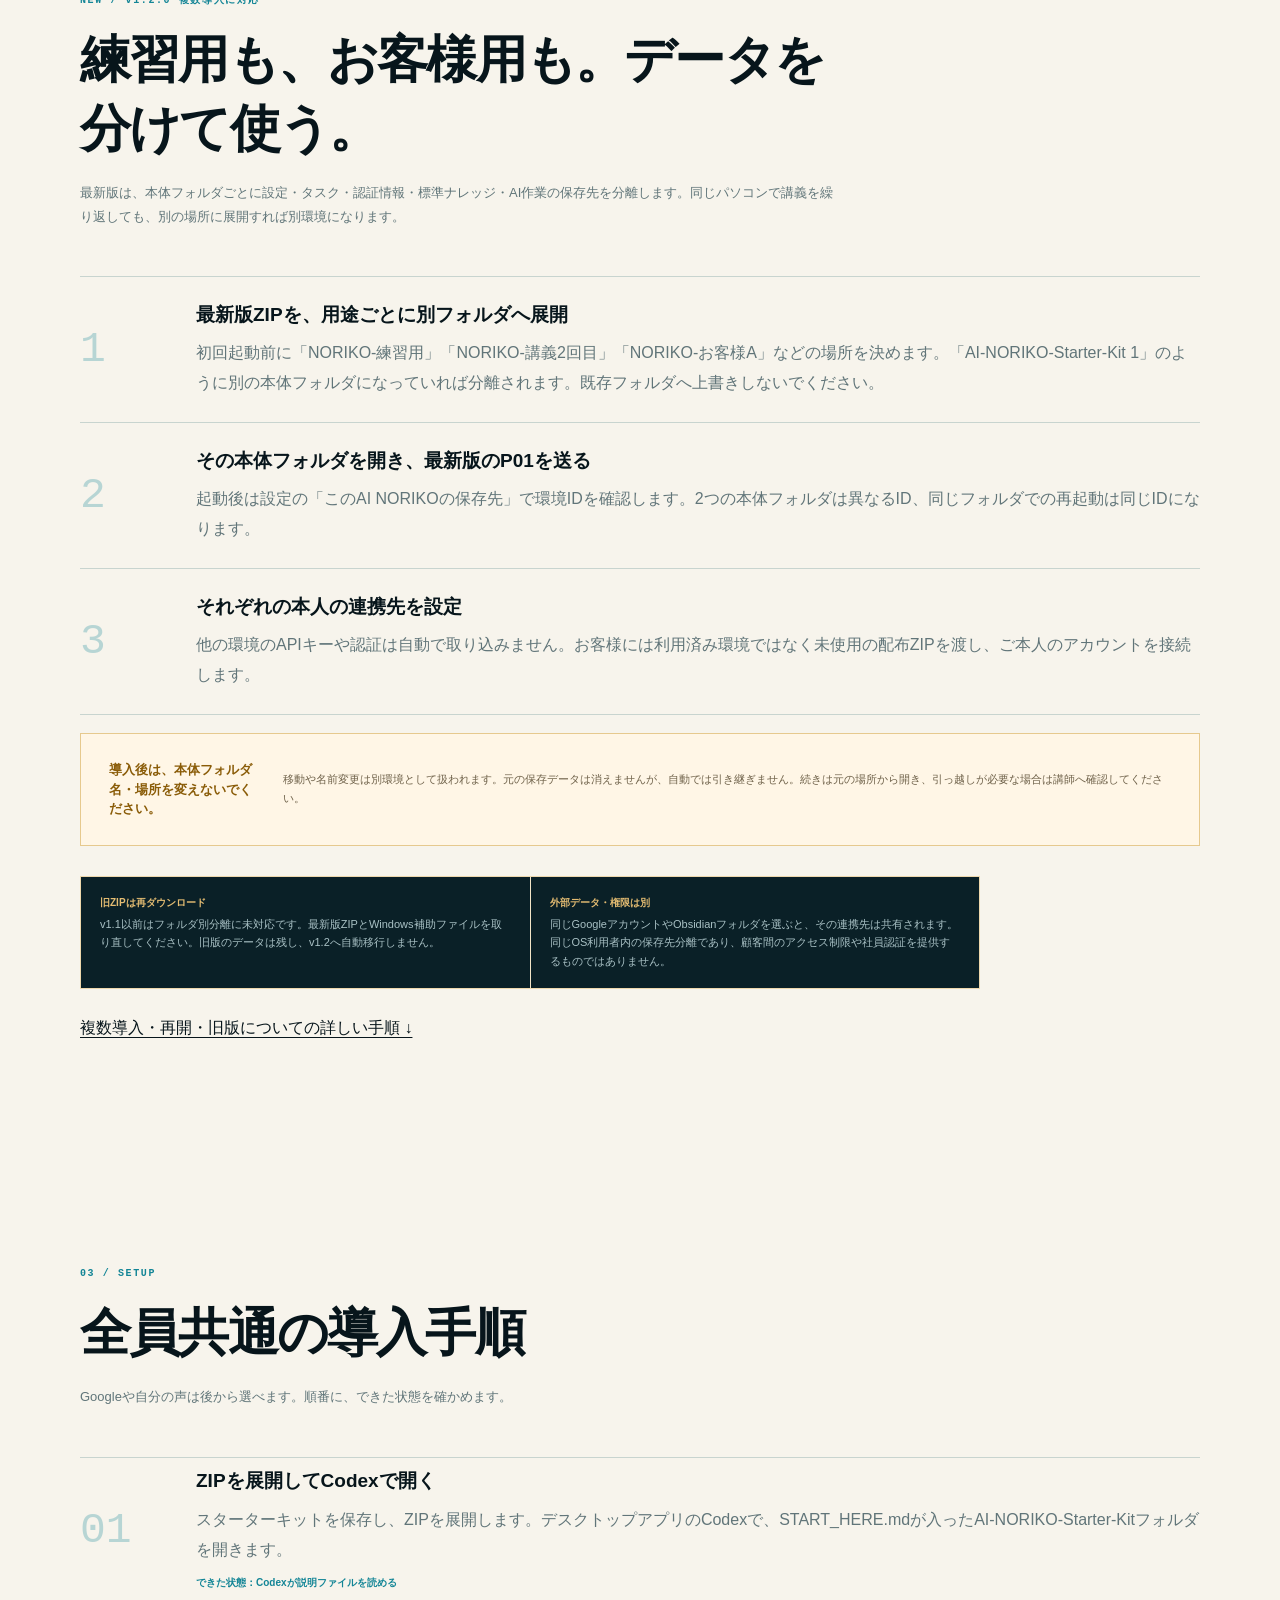
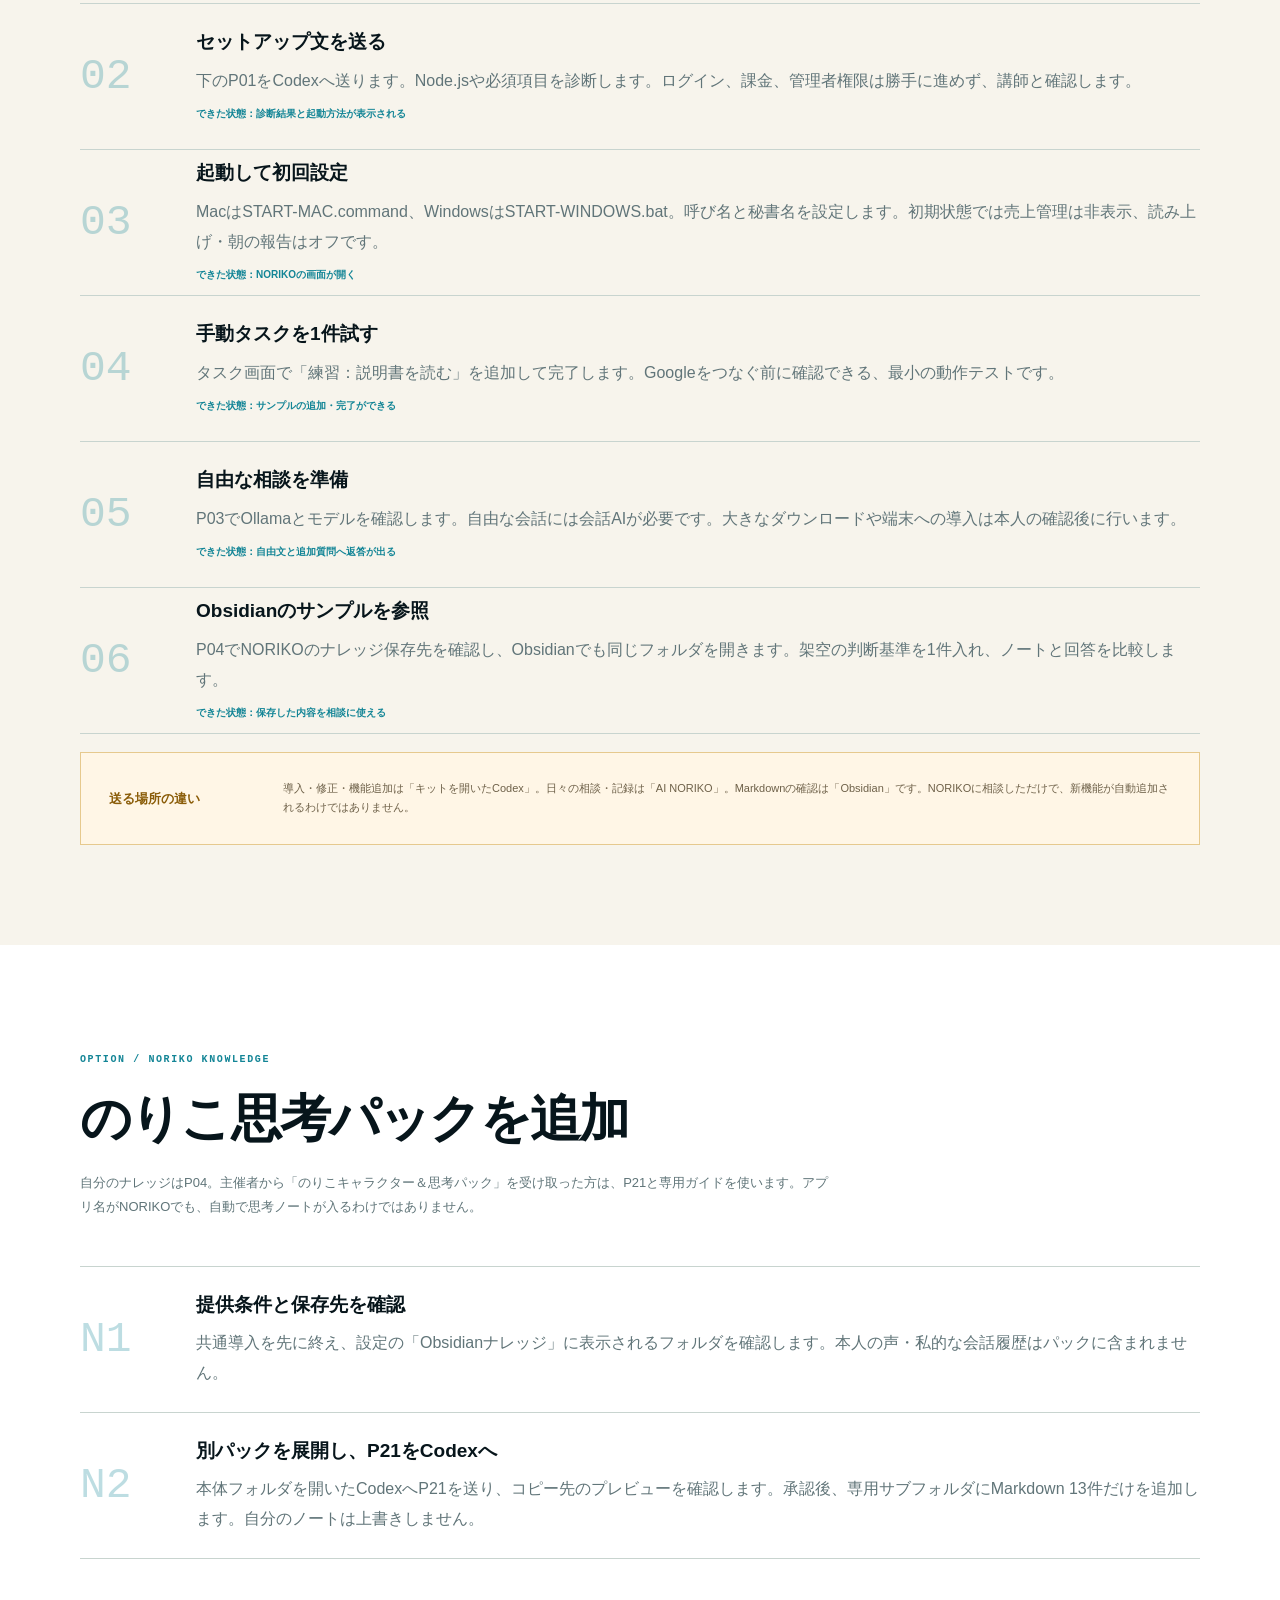
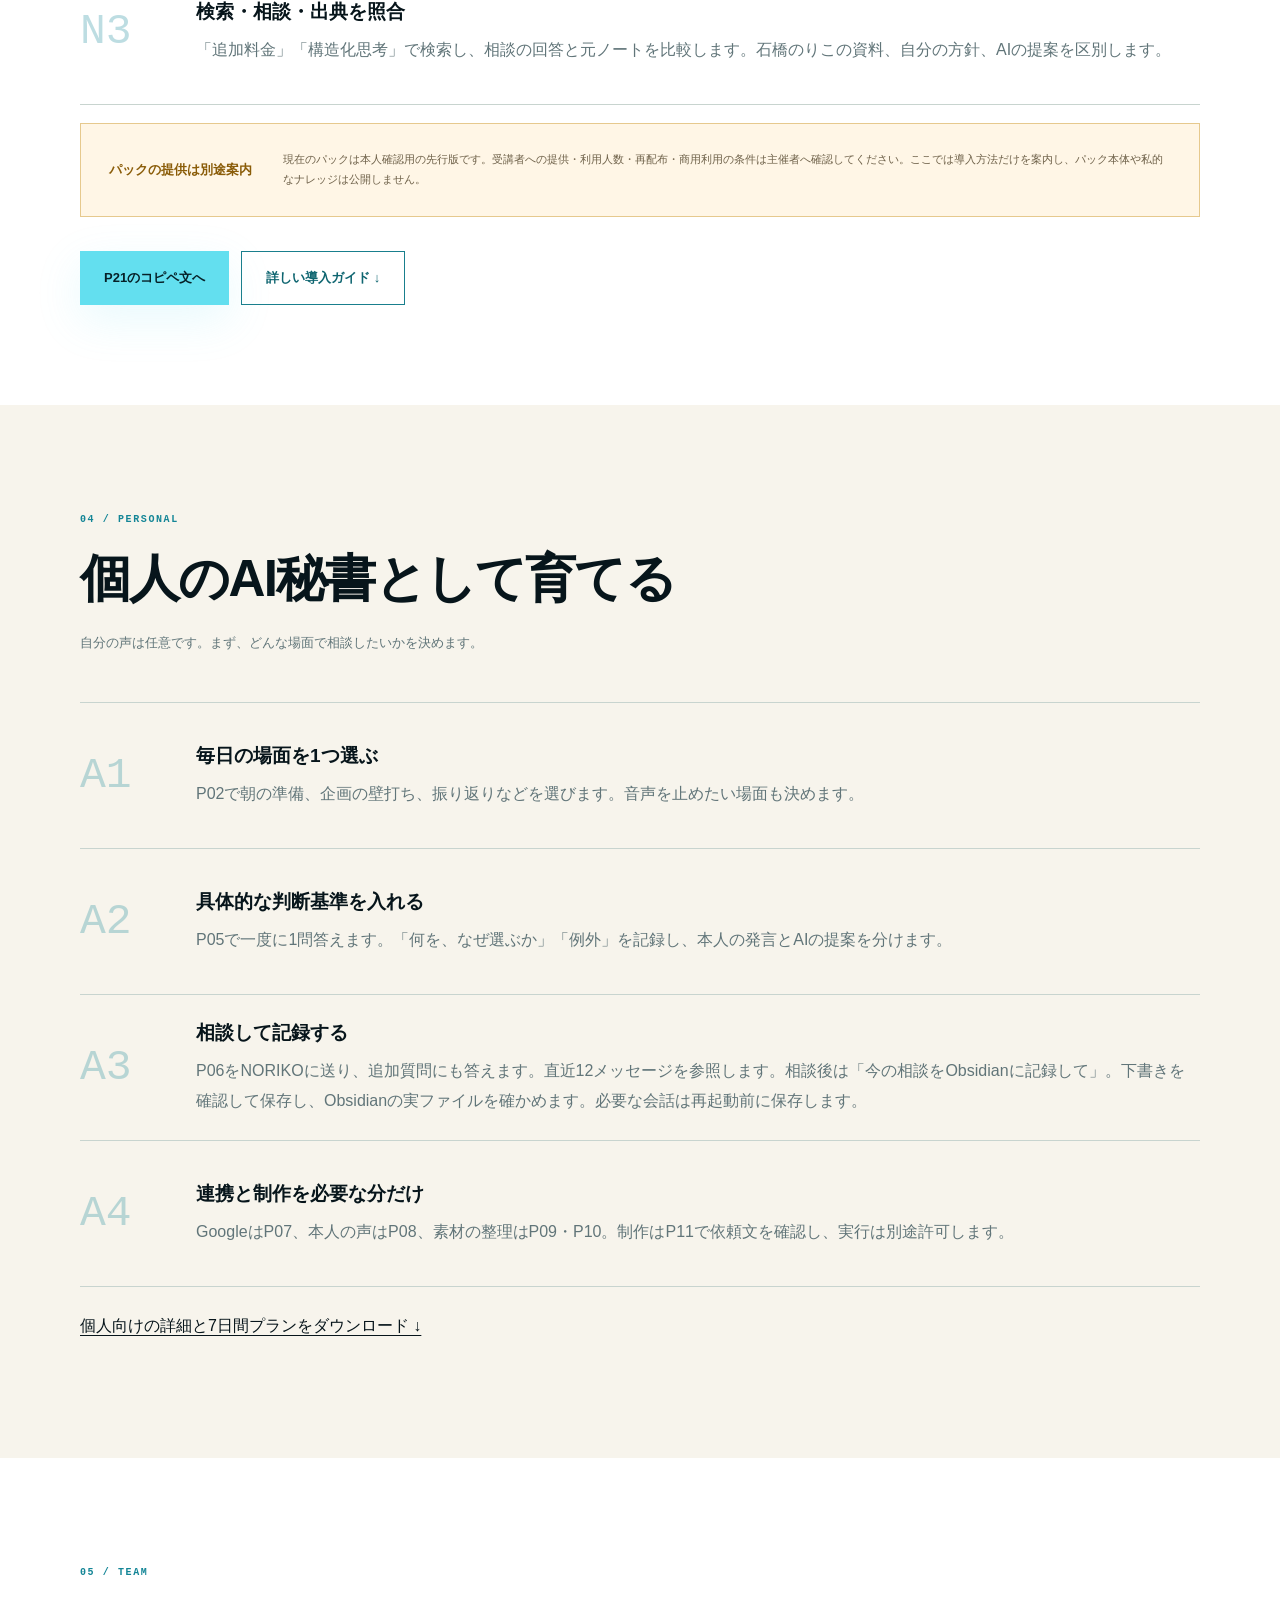
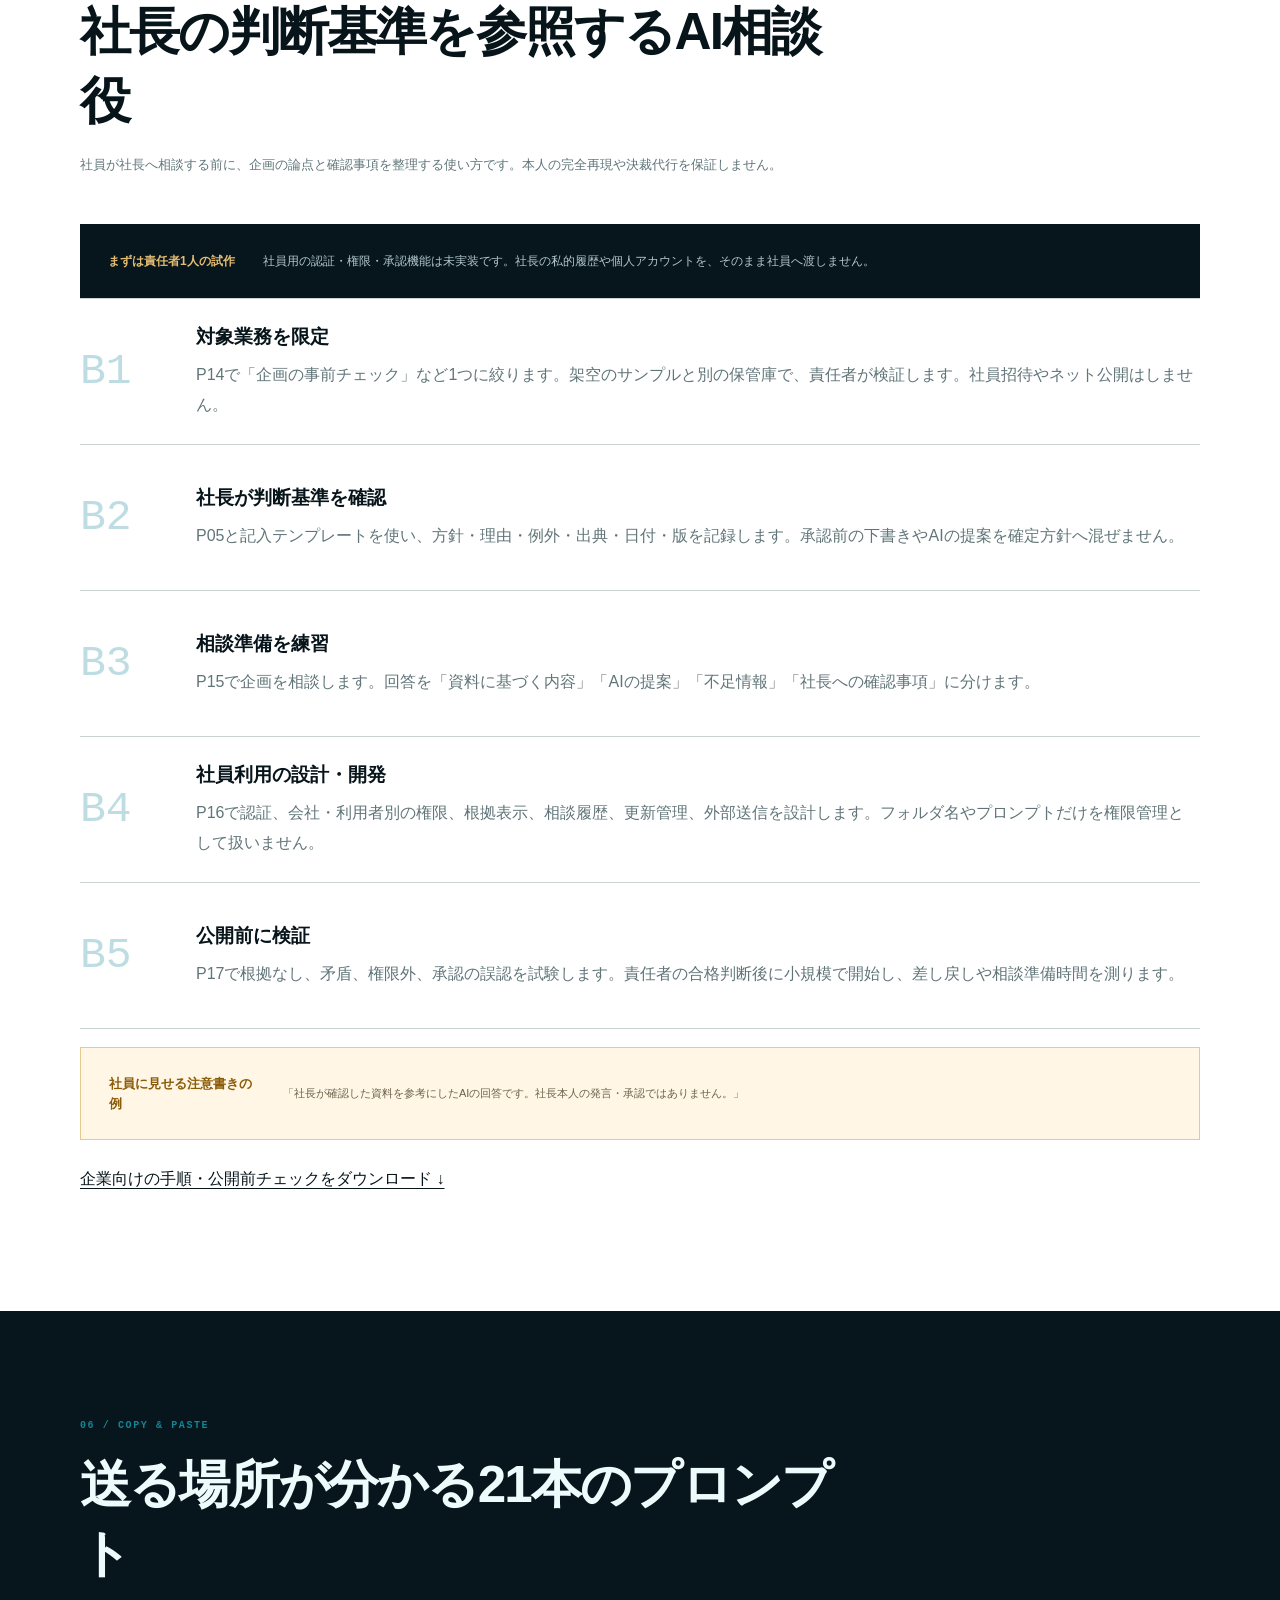
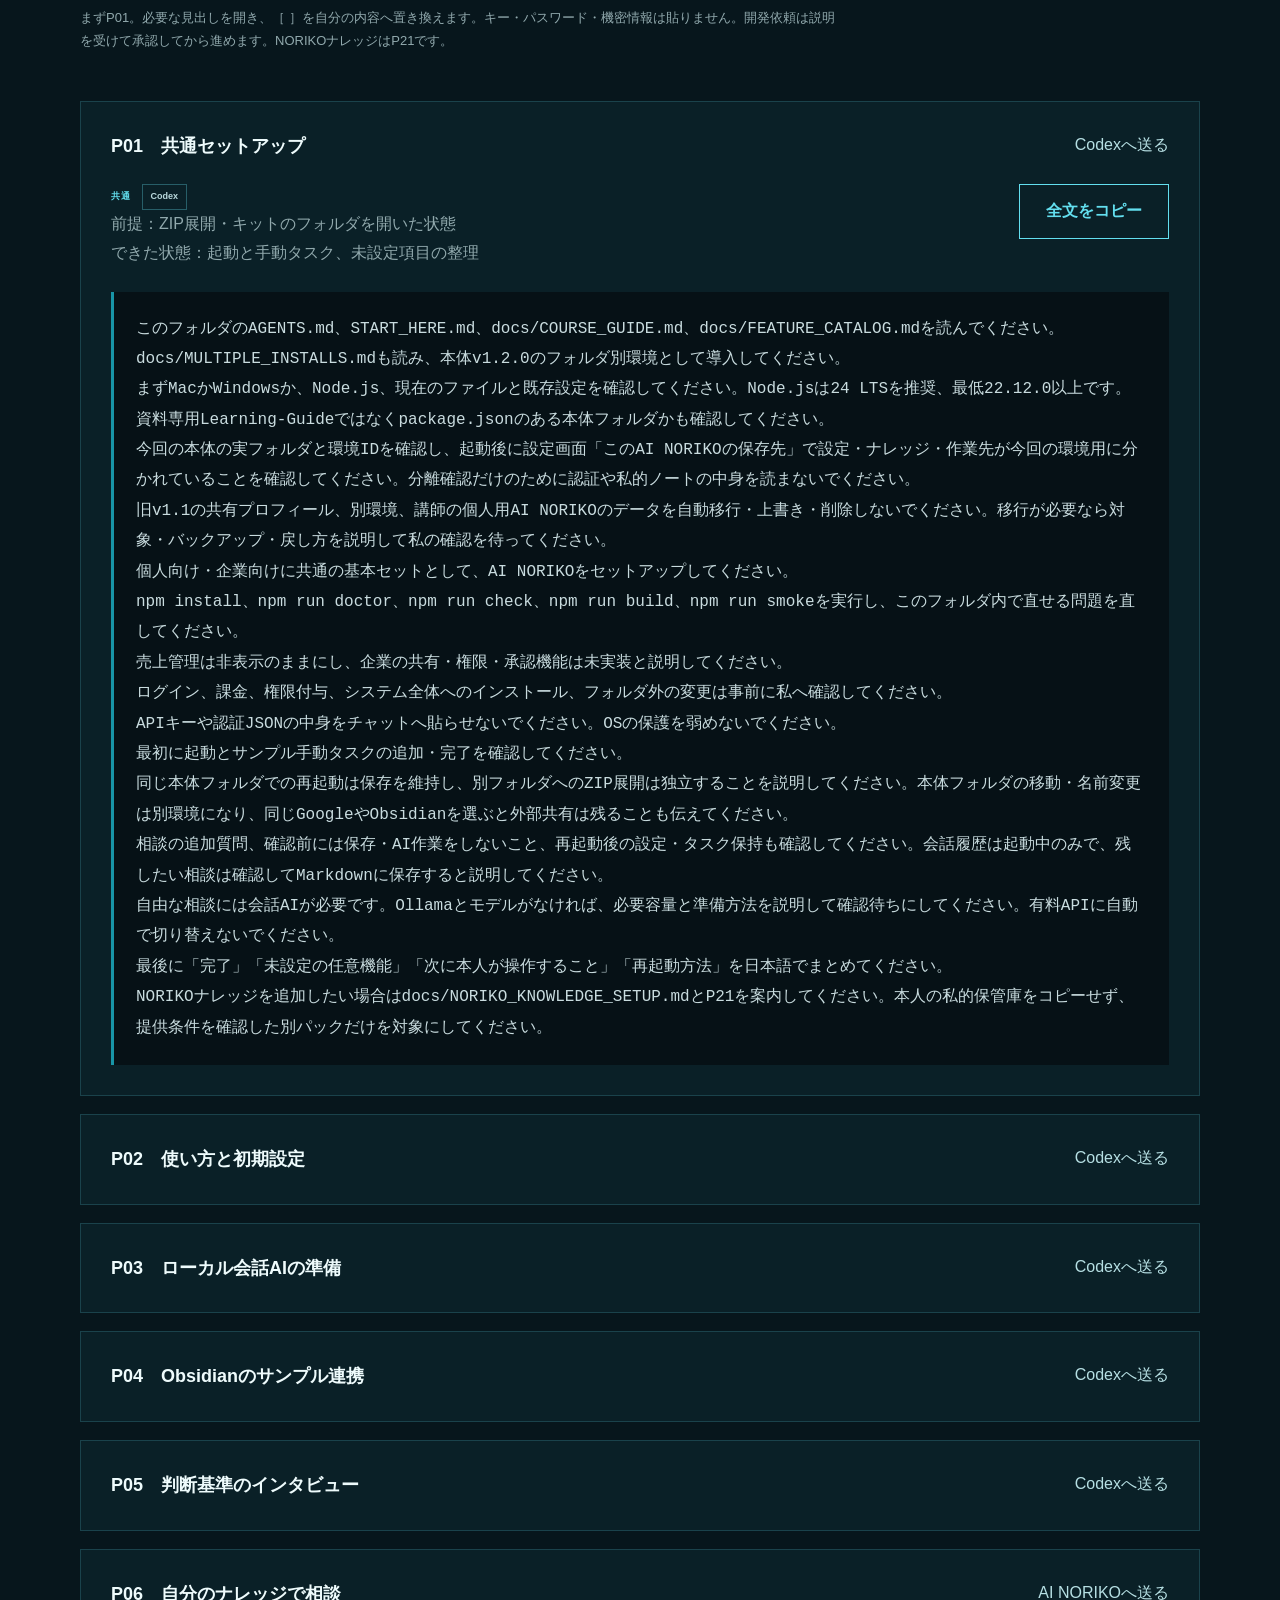
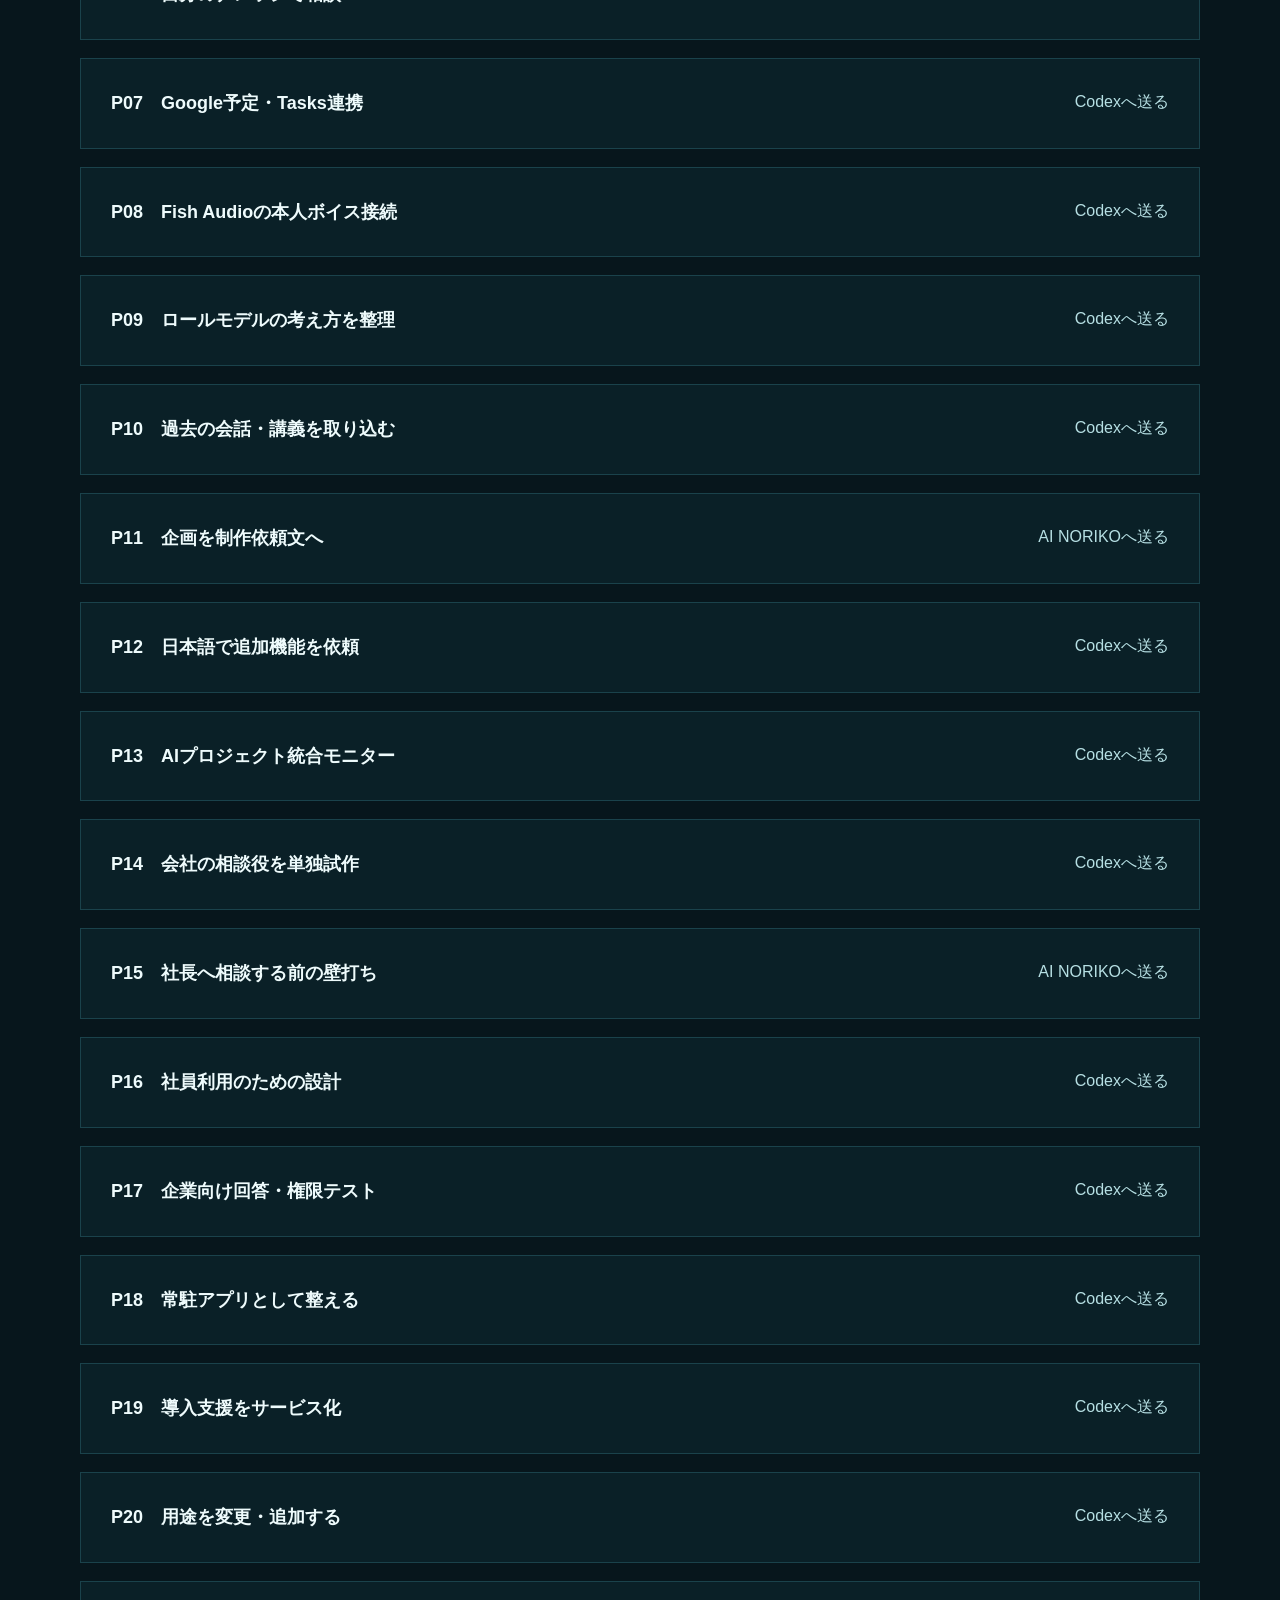
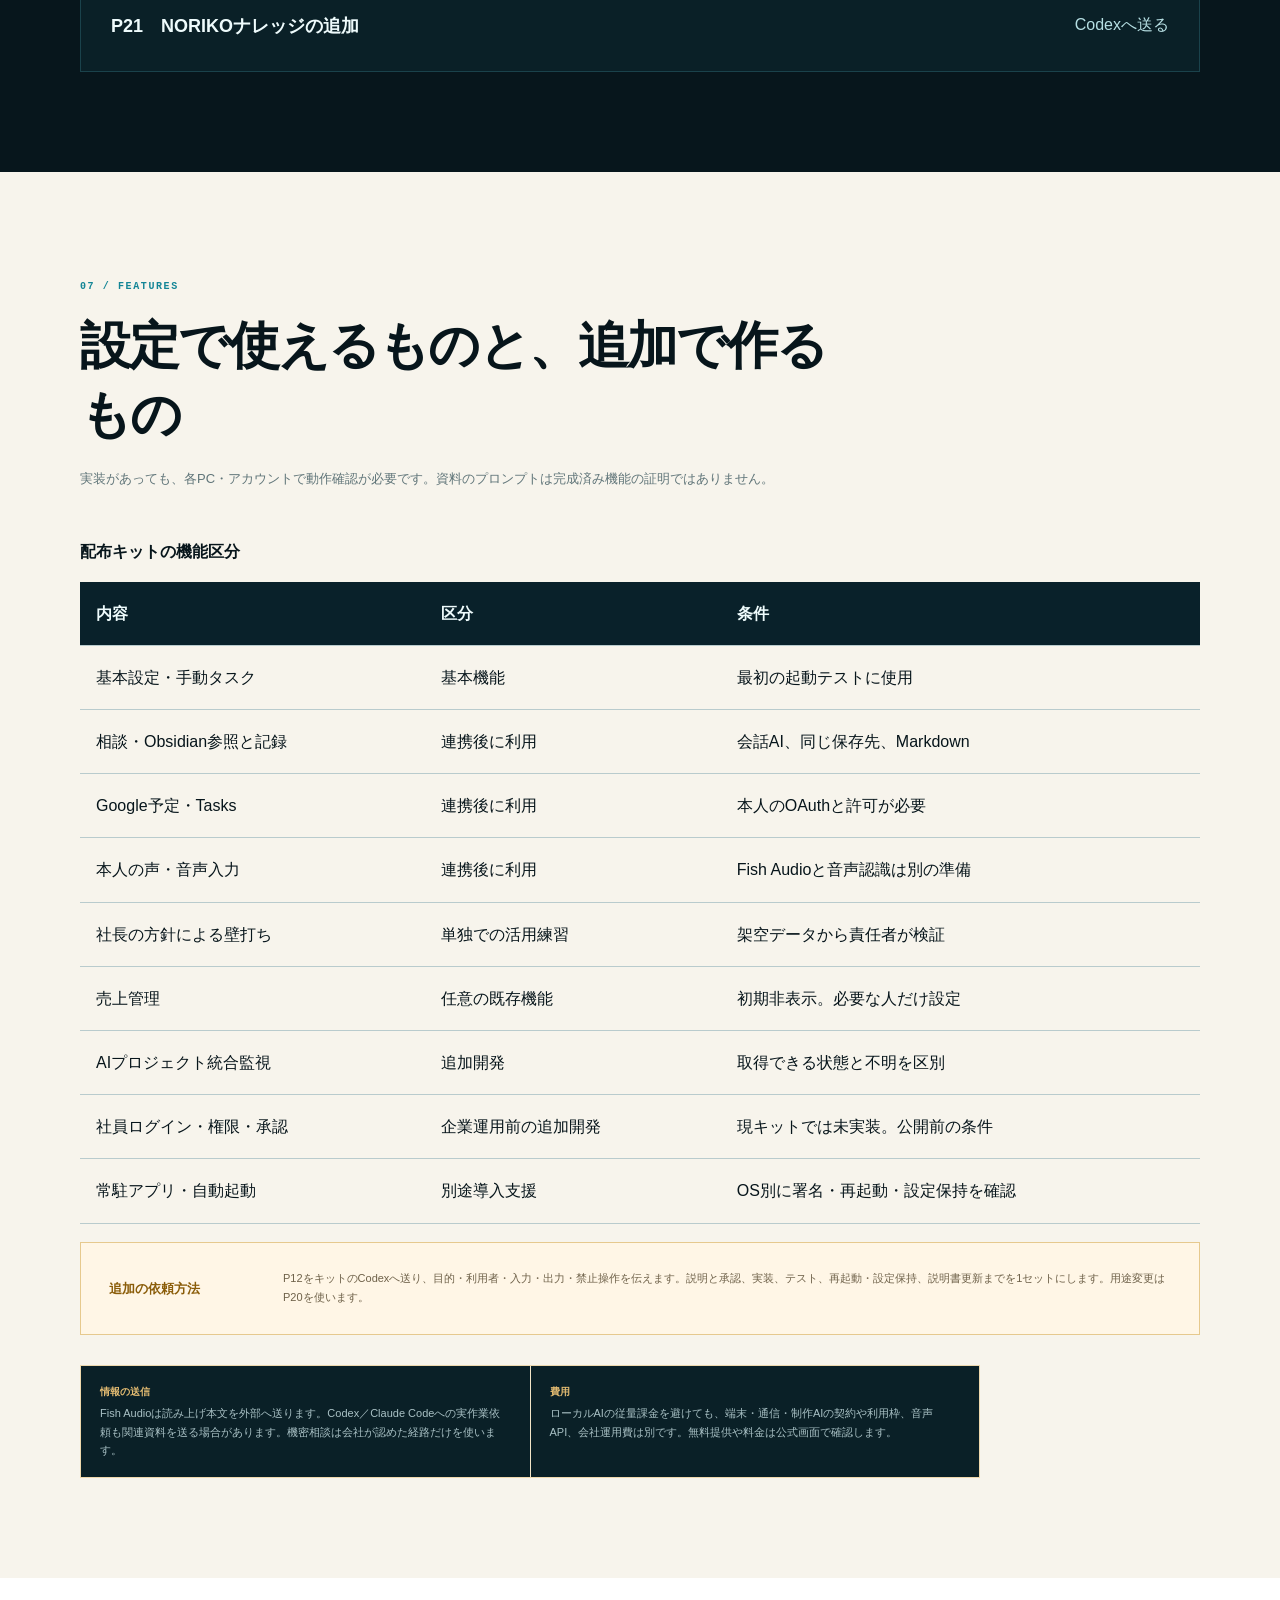
==== commit 27292bfe: "Isolate starter kit data per project folder for v1.2" ====
--- a/docs/index.html
+++ b/docs/index.html
@@ -1,5 +1,5 @@
 <!doctype html>
-<html lang="ja"><head><meta charset="utf-8"><meta name="viewport" content="width=device-width, initial-scale=1"><title>AI NORIKO｜生徒用 講義資料・導入ガイド</title><meta name="description" content="AI NORIKOの導入手順、21本のコピペ用プロンプト、スターターキット、講義スライド、NORIKOナレッジ導入ガイド。"><meta name="color-scheme" content="light"><link rel="stylesheet" href="./styles.css"><script src="./script.js" defer></script></head><body><main class="resource-page" id="top"><header class="resource-header"><a class="brand" href="#top"><span class="brand-mark">N</span><span><strong>AI NORIKO</strong><small>CLASS RESOURCES</small></span></a><a class="resource-back" href="#top">教材ページの先頭へ</a></header><section class="resource-hero"><p class="eyebrow"><span></span> 2026.09.18 改訂 / キット v1.1.0 / 初回5名の導入講座</p><h1>共通の基本セットから、<br/><em>自分とチームの相談役へ。</em></h1><p>全員が同じキットを導入し、動作確認の後で発展先を選びます。このページの手順を進め、必要な文をコピーしてください。詳しい手順とテンプレートは一式ダウンロードできます。</p><div class="resource-actions"><a class="button primary" href="#downloads">教材を準備する</a><a class="button secondary" href="#prompts">プロンプトを選ぶ</a></div><div class="resource-alerts"><p><strong>今回の共通ゴール</strong> 起動・基本操作を確認し、会話AIとサンプルのナレッジで相談を試す。</p><p><strong>企業向けの境界</strong> 社員ログイン・権限・承認は未実装。まず責任者1人で試作し、社員公開は追加開発・検証の後です。</p></div></section><nav class="resource-index" aria-label="受講者用目次"><a href="#route">全体像</a><a href="#downloads">準備</a><a href="#windows-setup">Windows展開</a><a href="#setup">共通導入</a><a href="#noriko-knowledge">NORIKOナレッジ</a><a href="#personal">個人活用</a><a href="#team">企業活用</a><a href="#prompts">コピペ文</a><a href="#options">追加機能</a><a href="#service">サービス化</a><a href="#trouble">困ったとき</a></nav><section class="resource-section" id="route"><div class="resource-title"><small>01 / COMMON BASE</small><h2>土台は共通。発展先を選べます。</h2><p>「設定する」「使い方を練習する」「機能を作る」を区別して進めます。</p></div><div class="option-grid"><article><small>全員共通</small><strong>基本導入</strong><p>起動、名前、手動タスク。会話AIとObsidianのサンプル参照まで準備します。</p></article><article><small>個人向けの発展</small><strong>自分のAI秘書</strong><p>予定整理、日々の記録、自分の判断基準での相談。必要な連携だけ選びます。</p></article><article><small>企業向けの発展</small><strong>社長方針のAI相談役</strong><p>企画や相談材料の事前整理。単独試作後に、権限や共有機能を別途作ります。</p></article></div><div class="success-line"><strong>最小の導入合格</strong><p>起動して、手動タスクを1件追加・完了できる。自由な会話は会話AIの準備後に確認します。</p></div></section><section class="resource-section resource-downloads" id="downloads"><div class="resource-title"><small>02 / DOWNLOADS</small><h2>講義で使うもの</h2><p>キットはMac・Windows共通です。アプリとモデルの準備は各PCで確認します。認証操作の間は画面共有を止め、キーやパスワードを映さないでください。</p></div><div class="download-grid"><a class="download-card featured" href="#windows-setup"><small>Windows 10・11 / ZIP展開が難しい方へ</small><strong>ダブルクリックでキットを準備</strong><p>補助ファイルがZIPのダウンロードと展開を行います。展開後の本体フォルダをCodexで開きます。</p><span>Windows向けの手順へ →</span></a><a class="download-card featured" href="https://learn.chatgpt.com/docs/app" target="_blank" rel="noreferrer"><small>公式アプリ案内</small><strong>Codexのデスクトップ入口</strong><p>OpenAI公式ページから自分のOSに合うアプリを確認して導入します。ログイン後、Codexを選びます。</p><span>アプリの公式案内・ダウンロード ↗</span></a><a class="download-card" href="./downloads/AI-NORIKO-Starter-Kit.zip" download=""><small>全員共通 / v1.1.0</small><strong>スターターキット</strong><p>本体、導入説明、個人・企業の発展資料、21本のプロンプト、記入テンプレートを同梱。</p><span>共通キットZIP ↓</span></a><a class="download-card" href="https://obsidian.md/download" target="_blank" rel="noreferrer"><small>ナレッジ用</small><strong>Obsidian</strong><p>判断基準や日々の記録を確認するアプリ。NORIKOと同じナレッジフォルダを開きます。</p><span>公式ダウンロード ↗</span></a><a class="download-card" href="https://nodejs.org/en/download" target="_blank" rel="noreferrer"><small>実行環境 / 22.12以上</small><strong>Node.js LTS</strong><p>講義の検証環境は24.14です。未導入の場合に本人が導入し、会社PCでは管理者の許可を確認します。</p><span>公式ダウンロード ↗</span></a><a class="download-card" href="./downloads/AI-NORIKO-Lecture-Slides.pptx" download=""><small>講義資料</small><strong>共通導入・発展スライド</strong><p>基本操作、個人秘書、会社の相談役、追加開発、導入支援の考え方を説明します。</p><span>PowerPoint ↓</span></a><a class="download-card" href="./downloads/AI-NORIKO-Learning-Guide.zip" download=""><small>資料だけ必要な方へ</small><strong>導入・発展ガイド一式</strong><p>本体を除いた説明書と記入テンプレート。後から自分の用途へ書き換えて使えます。</p><span>資料ZIP ↓</span></a><a class="download-card" href="./downloads/AI-NORIKO-Copy-Paste-Prompts.txt" download=""><small>送信先・前提付き</small><strong>21本のプロンプト集</strong><p>オフラインでも読めるテキスト版。［ ］を置き換え、指定したアプリへ送ります。</p><span>テキスト資料 ↓</span></a><a class="download-card" href="./downloads/guide/docs/COURSE_GUIDE.md" download=""><small>復習用</small><strong>共通導入の詳しい手順</strong><p>準備から再起動まで、「できた状態」と止まる場所を確認できます。</p><span>Markdown資料 ↓</span></a><a class="download-card" href="./downloads/guide/docs/NORIKO_KNOWLEDGE_SETUP.md" download=""><small>任意 / 別パックを受け取った方へ</small><strong>NORIKOナレッジ導入ガイド</strong><p>保存先確認、13ノート追加、検索・相談テスト、元に戻す方法。思考パック本体は含みません。</p><span>Markdown資料 ↓</span></a></div><p class="course-source">公式アプリ情報：<a href="https://learn.chatgpt.com/docs/app" target="_blank" rel="noreferrer">OpenAI公式説明</a>（2026年9月18日確認）。表示名や利用条件は更新されます。画面が違う場合は講師へ確認してください。</p></section><section class="resource-section" id="windows-setup">
+<html lang="ja"><head><meta charset="utf-8"><meta name="viewport" content="width=device-width, initial-scale=1"><title>AI NORIKO｜生徒用 講義資料・導入ガイド</title><meta name="description" content="AI NORIKOの導入手順、21本のコピペ用プロンプト、スターターキット、講義スライド、NORIKOナレッジ導入ガイド。"><meta name="color-scheme" content="light"><link rel="stylesheet" href="./styles.css"><script src="./script.js" defer></script></head><body><main class="resource-page" id="top"><header class="resource-header"><a class="brand" href="#top"><span class="brand-mark">N</span><span><strong>AI NORIKO</strong><small>CLASS RESOURCES</small></span></a><a class="resource-back" href="#top">教材ページの先頭へ</a></header><section class="resource-hero"><p class="eyebrow"><span></span> 2026.09.19 改訂 / キット v1.2.0 / 初回5名の導入講座</p><h1>共通の基本セットから、<br/><em>自分とチームの相談役へ。</em></h1><p>全員が同じキットを導入し、動作確認の後で発展先を選びます。このページの手順を進め、必要な文をコピーしてください。詳しい手順とテンプレートは一式ダウンロードできます。</p><div class="resource-actions"><a class="button primary" href="#downloads">教材を準備する</a><a class="button secondary" href="#prompts">プロンプトを選ぶ</a></div><div class="resource-alerts"><p><strong>今回の共通ゴール</strong> 起動・基本操作を確認し、会話AIとサンプルのナレッジで相談を試す。</p><p><strong>企業向けの境界</strong> 社員ログイン・権限・承認は未実装。まず責任者1人で試作し、社員公開は追加開発・検証の後です。</p></div></section><nav class="resource-index" aria-label="受講者用目次"><a href="#route">全体像</a><a href="#downloads">準備</a><a href="#windows-setup">Windows展開</a><a href="#setup">共通導入</a><a href="#multiple-installs">複数導入</a><a href="#noriko-knowledge">NORIKOナレッジ</a><a href="#personal">個人活用</a><a href="#team">企業活用</a><a href="#prompts">コピペ文</a><a href="#options">追加機能</a><a href="#service">サービス化</a><a href="#trouble">困ったとき</a></nav><section class="resource-section" id="route"><div class="resource-title"><small>01 / COMMON BASE</small><h2>土台は共通。発展先を選べます。</h2><p>「設定する」「使い方を練習する」「機能を作る」を区別して進めます。</p></div><div class="option-grid"><article><small>全員共通</small><strong>基本導入</strong><p>起動、名前、手動タスク。会話AIとObsidianのサンプル参照まで準備します。</p></article><article><small>個人向けの発展</small><strong>自分のAI秘書</strong><p>予定整理、日々の記録、自分の判断基準での相談。必要な連携だけ選びます。</p></article><article><small>企業向けの発展</small><strong>社長方針のAI相談役</strong><p>企画や相談材料の事前整理。単独試作後に、権限や共有機能を別途作ります。</p></article></div><div class="success-line"><strong>最小の導入合格</strong><p>起動して、手動タスクを1件追加・完了できる。自由な会話は会話AIの準備後に確認します。</p></div></section><section class="resource-section resource-downloads" id="downloads"><div class="resource-title"><small>02 / DOWNLOADS</small><h2>講義で使うもの</h2><p>キットはMac・Windows共通です。アプリとモデルの準備は各PCで確認します。認証操作の間は画面共有を止め、キーやパスワードを映さないでください。</p></div><div class="download-grid"><a class="download-card featured" href="#windows-setup"><small>Windows 10・11 / ZIP展開が難しい方へ</small><strong>ダブルクリックでキットを準備</strong><p>補助ファイルがZIPのダウンロードと展開を行います。展開後の本体フォルダをCodexで開きます。</p><span>Windows向けの手順へ →</span></a><a class="download-card featured" href="https://learn.chatgpt.com/docs/app" target="_blank" rel="noreferrer"><small>公式アプリ案内</small><strong>Codexのデスクトップ入口</strong><p>OpenAI公式ページから自分のOSに合うアプリを確認して導入します。ログイン後、Codexを選びます。</p><span>アプリの公式案内・ダウンロード ↗</span></a><a class="download-card" href="./downloads/AI-NORIKO-Starter-Kit.zip" download=""><small>全員共通 / v1.2.0</small><strong>スターターキット</strong><p>v1.2.0：フォルダ別データ分離に対応。本体・複数導入ガイド・21本のプロンプトを同梱。旧ZIPは取り直してください。</p><span>共通キットZIP ↓</span></a><a class="download-card" href="https://obsidian.md/download" target="_blank" rel="noreferrer"><small>ナレッジ用</small><strong>Obsidian</strong><p>判断基準や日々の記録を確認するアプリ。NORIKOと同じナレッジフォルダを開きます。</p><span>公式ダウンロード ↗</span></a><a class="download-card" href="https://nodejs.org/en/download" target="_blank" rel="noreferrer"><small>実行環境 / 22.12以上</small><strong>Node.js LTS</strong><p>講義の検証環境は24.14です。未導入の場合に本人が導入し、会社PCでは管理者の許可を確認します。</p><span>公式ダウンロード ↗</span></a><a class="download-card" href="./downloads/AI-NORIKO-Lecture-Slides.pptx" download=""><small>講義資料</small><strong>共通導入・発展スライド</strong><p>基本操作の9月18日版。複数導入と保存先については、このページのv1.2補足と最新版ガイドを優先してください。</p><span>PowerPoint ↓</span></a><a class="download-card" href="./downloads/AI-NORIKO-Learning-Guide.zip" download=""><small>資料だけ必要な方へ</small><strong>導入・発展ガイド一式</strong><p>本体を除いた説明書と記入テンプレート。後から自分の用途へ書き換えて使えます。</p><span>資料ZIP ↓</span></a><a class="download-card" href="./downloads/AI-NORIKO-Copy-Paste-Prompts.txt" download=""><small>送信先・前提付き</small><strong>21本のプロンプト集</strong><p>オフラインでも読めるテキスト版。［ ］を置き換え、指定したアプリへ送ります。</p><span>テキスト資料 ↓</span></a><a class="download-card" href="./downloads/guide/docs/COURSE_GUIDE.md" download=""><small>復習用</small><strong>共通導入の詳しい手順</strong><p>準備から再起動まで、「できた状態」と止まる場所を確認できます。</p><span>Markdown資料 ↓</span></a><a class="download-card" href="./downloads/guide/docs/NORIKO_KNOWLEDGE_SETUP.md" download=""><small>任意 / 別パックを受け取った方へ</small><strong>NORIKOナレッジ導入ガイド</strong><p>保存先確認、13ノート追加、検索・相談テスト、元に戻す方法。思考パック本体は含みません。</p><span>Markdown資料 ↓</span></a></div><p class="course-source">公式アプリ情報：<a href="https://learn.chatgpt.com/docs/app" target="_blank" rel="noreferrer">OpenAI公式説明</a>（2026年9月18日確認）。表示名や利用条件は更新されます。画面が違う場合は講師へ確認してください。</p></section><section class="resource-section" id="windows-setup">
   <div class="resource-title"><small>WINDOWS / ZIPが開けない方へ</small><h2>ダブルクリックで、キットを準備。</h2><p>Windows 10・11向け。ZIPを先に展開する必要はありません。補助ファイルがダウンロードと展開を行い、最後に本体フォルダを開きます。</p></div>
   <div class="resource-actions"><a class="button primary" href="./downloads/AI-NORIKO-Windows-Setup.cmd" download>Windows用 ダウンロード・展開 ↓</a><a class="button secondary" href="./downloads/AI-NORIKO-Windows-Help.md" download>使い方を保存 ↓</a></div>
   <ol class="resource-steps">
@@ -11,14 +11,29 @@
   <div class="resource-alerts"><p><strong>警告が出たら一度止まる</strong> ブラウザやWindows、会社の管理設定で.cmdがブロックされる場合があります。保護を解除せず、通常のZIPでの展開か講師への相談に切り替えてください。</p><p><strong>動作確認の範囲</strong> Windows・PowerShell 5.1の自動テストで、取得・日本語ファイル名の展開・上書き防止を確認済み。各PCの警告画面・会社の制限・フォルダ表示は個別確認が必要です。</p></div>
   <p class="course-source"><a href="#P01">展開できたらP01へ →</a> ／ <a href="./downloads/AI-NORIKO-Starter-Kit.zip" download>通常のZIPはこちら ↓</a></p>
 </section>
+<section class="resource-section" id="multiple-installs">
+  <div class="resource-title"><small>NEW / v1.2.0 複数導入に対応</small><h2>練習用も、お客様用も。データを分けて使う。</h2><p>最新版は、本体フォルダごとに設定・タスク・認証情報・標準ナレッジ・AI作業の保存先を分離します。同じパソコンで講義を繰り返しても、別の場所に展開すれば別環境になります。</p></div>
+  <ol class="resource-steps">
+    <li><b>1</b><div><strong>最新版ZIPを、用途ごとに別フォルダへ展開</strong><p>初回起動前に「NORIKO-練習用」「NORIKO-講義2回目」「NORIKO-お客様A」などの場所を決めます。「AI-NORIKO-Starter-Kit 1」のように別の本体フォルダになっていれば分離されます。既存フォルダへ上書きしないでください。</p></div></li>
+    <li><b>2</b><div><strong>その本体フォルダを開き、最新版のP01を送る</strong><p>起動後は設定の「このAI NORIKOの保存先」で環境IDを確認します。2つの本体フォルダは異なるID、同じフォルダでの再起動は同じIDになります。</p></div></li>
+    <li><b>3</b><div><strong>それぞれの本人の連携先を設定</strong><p>他の環境のAPIキーや認証は自動で取り込みません。お客様には利用済み環境ではなく未使用の配布ZIPを渡し、ご本人のアカウントを接続します。</p></div></li>
+  </ol>
+  <div class="cost-guide"><strong>導入後は、本体フォルダ名・場所を変えないでください。</strong><p>移動や名前変更は別環境として扱われます。元の保存データは消えませんが、自動では引き継ぎません。続きは元の場所から開き、引っ越しが必要な場合は講師へ確認してください。</p></div>
+  <div class="resource-alerts"><p><strong>旧ZIPは再ダウンロード</strong> v1.1以前はフォルダ別分離に未対応です。最新版ZIPとWindows補助ファイルを取り直してください。旧版のデータは残し、v1.2へ自動移行しません。</p><p><strong>外部データ・権限は別</strong> 同じGoogleアカウントやObsidianフォルダを選ぶと、その連携先は共有されます。同じOS利用者内の保存先分離であり、顧客間のアクセス制限や社員認証を提供するものではありません。</p></div>
+  <p class="course-source"><a href="./downloads/guide/docs/MULTIPLE_INSTALLS.md" download>複数導入・再開・旧版についての詳しい手順 ↓</a></p>
+</section>
 <section class="resource-section" id="setup"><div class="resource-title"><small>03 / SETUP</small><h2>全員共通の導入手順</h2><p>Googleや自分の声は後から選べます。順番に、できた状態を確かめます。</p></div><ol class="resource-steps"><li><b>01</b><div><strong>ZIPを展開してCodexで開く</strong><p>スターターキットを保存し、ZIPを展開します。デスクトップアプリのCodexで、START_HERE.mdが入ったAI-NORIKO-Starter-Kitフォルダを開きます。</p><em>できた状態：Codexが説明ファイルを読める</em></div></li><li><b>02</b><div><strong>セットアップ文を送る</strong><p>下のP01をCodexへ送ります。Node.jsや必須項目を診断します。ログイン、課金、管理者権限は勝手に進めず、講師と確認します。</p><em>できた状態：診断結果と起動方法が表示される</em></div></li><li><b>03</b><div><strong>起動して初回設定</strong><p>MacはSTART-MAC.command、WindowsはSTART-WINDOWS.bat。呼び名と秘書名を設定します。初期状態では売上管理は非表示、読み上げ・朝の報告はオフです。</p><em>できた状態：NORIKOの画面が開く</em></div></li><li><b>04</b><div><strong>手動タスクを1件試す</strong><p>タスク画面で「練習：説明書を読む」を追加して完了します。Googleをつなぐ前に確認できる、最小の動作テストです。</p><em>できた状態：サンプルの追加・完了ができる</em></div></li><li><b>05</b><div><strong>自由な相談を準備</strong><p>P03でOllamaとモデルを確認します。自由な会話には会話AIが必要です。大きなダウンロードや端末への導入は本人の確認後に行います。</p><em>できた状態：自由文と追加質問へ返答が出る</em></div></li><li><b>06</b><div><strong>Obsidianのサンプルを参照</strong><p>P04でNORIKOのナレッジ保存先を確認し、Obsidianでも同じフォルダを開きます。架空の判断基準を1件入れ、ノートと回答を比較します。</p><em>できた状態：保存した内容を相談に使える</em></div></li></ol><div class="cost-guide"><strong>送る場所の違い</strong><p>導入・修正・機能追加は「キットを開いたCodex」。日々の相談・記録は「AI NORIKO」。Markdownの確認は「Obsidian」です。NORIKOに相談しただけで、新機能が自動追加されるわけではありません。</p></div></section><section class="resource-section resource-options" id="noriko-knowledge"><div class="resource-title"><small>OPTION / NORIKO KNOWLEDGE</small><h2>のりこ思考パックを追加</h2><p>自分のナレッジはP04。主催者から「のりこキャラクター＆思考パック」を受け取った方は、P21と専用ガイドを使います。アプリ名がNORIKOでも、自動で思考ノートが入るわけではありません。</p></div><ol class="resource-steps"><li><b>N1</b><div><strong>提供条件と保存先を確認</strong><p>共通導入を先に終え、設定の「Obsidianナレッジ」に表示されるフォルダを確認します。本人の声・私的な会話履歴はパックに含まれません。</p></div></li><li><b>N2</b><div><strong>別パックを展開し、P21をCodexへ</strong><p>本体フォルダを開いたCodexへP21を送り、コピー先のプレビューを確認します。承認後、専用サブフォルダにMarkdown 13件だけを追加します。自分のノートは上書きしません。</p></div></li><li><b>N3</b><div><strong>検索・相談・出典を照合</strong><p>「追加料金」「構造化思考」で検索し、相談の回答と元ノートを比較します。石橋のりこの資料、自分の方針、AIの提案を区別します。</p></div></li></ol><div class="cost-guide"><strong>パックの提供は別途案内</strong><p>現在のパックは本人確認用の先行版です。受講者への提供・利用人数・再配布・商用利用の条件は主催者へ確認してください。ここでは導入方法だけを案内し、パック本体や私的なナレッジは公開しません。</p></div><div class="resource-actions"><a class="button primary" href="#P21">P21のコピペ文へ</a><a class="button secondary" href="./downloads/guide/docs/NORIKO_KNOWLEDGE_SETUP.md" download="">詳しい導入ガイド ↓</a></div></section><section class="resource-section" id="personal"><div class="resource-title"><small>04 / PERSONAL</small><h2>個人のAI秘書として育てる</h2><p>自分の声は任意です。まず、どんな場面で相談したいかを決めます。</p></div><ol class="resource-steps"><li><b>A1</b><div><strong>毎日の場面を1つ選ぶ</strong><p>P02で朝の準備、企画の壁打ち、振り返りなどを選びます。音声を止めたい場面も決めます。</p></div></li><li><b>A2</b><div><strong>具体的な判断基準を入れる</strong><p>P05で一度に1問答えます。「何を、なぜ選ぶか」「例外」を記録し、本人の発言とAIの提案を分けます。</p></div></li><li><b>A3</b><div><strong>相談して記録する</strong><p>P06をNORIKOに送り、追加質問にも答えます。直近12メッセージを参照します。相談後は「今の相談をObsidianに記録して」。下書きを確認して保存し、Obsidianの実ファイルを確かめます。必要な会話は再起動前に保存します。</p></div></li><li><b>A4</b><div><strong>連携と制作を必要な分だけ</strong><p>GoogleはP07、本人の声はP08、素材の整理はP09・P10。制作はP11で依頼文を確認し、実行は別途許可します。</p></div></li></ol><p class="course-source"><a href="./downloads/guide/docs/PERSONAL_PLAYBOOK.md" download="">個人向けの詳細と7日間プランをダウンロード ↓</a></p></section><section class="resource-section resource-options" id="team"><div class="resource-title"><small>05 / TEAM</small><h2>社長の判断基準を参照するAI相談役</h2><p>社員が社長へ相談する前に、企画の論点と確認事項を整理する使い方です。本人の完全再現や決裁代行を保証しません。</p></div><div class="resource-rule"><strong>まずは責任者1人の試作</strong><p>社員用の認証・権限・承認機能は未実装です。社長の私的履歴や個人アカウントを、そのまま社員へ渡しません。</p></div><ol class="resource-steps"><li><b>B1</b><div><strong>対象業務を限定</strong><p>P14で「企画の事前チェック」など1つに絞ります。架空のサンプルと別の保管庫で、責任者が検証します。社員招待やネット公開はしません。</p></div></li><li><b>B2</b><div><strong>社長が判断基準を確認</strong><p>P05と記入テンプレートを使い、方針・理由・例外・出典・日付・版を記録します。承認前の下書きやAIの提案を確定方針へ混ぜません。</p></div></li><li><b>B3</b><div><strong>相談準備を練習</strong><p>P15で企画を相談します。回答を「資料に基づく内容」「AIの提案」「不足情報」「社長への確認事項」に分けます。</p></div></li><li><b>B4</b><div><strong>社員利用の設計・開発</strong><p>P16で認証、会社・利用者別の権限、根拠表示、相談履歴、更新管理、外部送信を設計します。フォルダ名やプロンプトだけを権限管理として扱いません。</p></div></li><li><b>B5</b><div><strong>公開前に検証</strong><p>P17で根拠なし、矛盾、権限外、承認の誤認を試験します。責任者の合格判断後に小規模で開始し、差し戻しや相談準備時間を測ります。</p></div></li></ol><div class="cost-guide"><strong>社員に見せる注意書きの例</strong><p>「社長が確認した資料を参考にしたAIの回答です。社長本人の発言・承認ではありません。」</p></div><p class="course-source"><a href="./downloads/guide/docs/TEAM_PLAYBOOK.md" download="">企業向けの手順・公開前チェックをダウンロード ↓</a></p></section><section class="resource-section resource-dark" id="prompts"><div class="resource-title"><small>06 / COPY &amp; PASTE</small><h2>送る場所が分かる21本のプロンプト</h2><p>まずP01。必要な見出しを開き、［ ］を自分の内容へ置き換えます。キー・パスワード・機密情報は貼りません。開発依頼は説明を受けて承認してから進めます。NORIKOナレッジはP21です。</p></div><div class="resource-prompts"><details class="resource-prompt" id="P01" open=""><summary><strong>P01　共通セットアップ</strong><span>Codexへ送る</span></summary><div class="resource-prompt-head"><div><div class="prompt-meta"><small>共通</small><span>Codex</span></div><p>前提：ZIP展開・キットのフォルダを開いた状態</p><p>できた状態：起動と手動タスク、未設定項目の整理</p></div><button type="button" aria-label="共通セットアップをコピー">全文をコピー</button></div><p role="status" aria-live="polite"></p><pre><code>このフォルダのAGENTS.md、START_HERE.md、docs/COURSE_GUIDE.md、docs/FEATURE_CATALOG.mdを読んでください。
+docs/MULTIPLE_INSTALLS.mdも読み、本体v1.2.0のフォルダ別環境として導入してください。
 まずMacかWindowsか、Node.js、現在のファイルと既存設定を確認してください。Node.jsは24 LTSを推奨、最低22.12.0以上です。資料専用Learning-Guideではなくpackage.jsonのある本体フォルダかも確認してください。
+今回の本体の実フォルダと環境IDを確認し、起動後に設定画面「このAI NORIKOの保存先」で設定・ナレッジ・作業先が今回の環境用に分かれていることを確認してください。分離確認だけのために認証や私的ノートの中身を読まないでください。
+旧v1.1の共有プロフィール、別環境、講師の個人用AI NORIKOのデータを自動移行・上書き・削除しないでください。移行が必要なら対象・バックアップ・戻し方を説明して私の確認を待ってください。
 個人向け・企業向けに共通の基本セットとして、AI NORIKOをセットアップしてください。
 npm install、npm run doctor、npm run check、npm run build、npm run smokeを実行し、このフォルダ内で直せる問題を直してください。
 売上管理は非表示のままにし、企業の共有・権限・承認機能は未実装と説明してください。
 ログイン、課金、権限付与、システム全体へのインストール、フォルダ外の変更は事前に私へ確認してください。
 APIキーや認証JSONの中身をチャットへ貼らせないでください。OSの保護を弱めないでください。
 最初に起動とサンプル手動タスクの追加・完了を確認してください。
+同じ本体フォルダでの再起動は保存を維持し、別フォルダへのZIP展開は独立することを説明してください。本体フォルダの移動・名前変更は別環境になり、同じGoogleやObsidianを選ぶと外部共有は残ることも伝えてください。
 相談の追加質問、確認前には保存・AI作業をしないこと、再起動後の設定・タスク保持も確認してください。会話履歴は起動中のみで、残したい相談は確認してMarkdownに保存すると説明してください。
 自由な相談には会話AIが必要です。Ollamaとモデルがなければ、必要容量と準備方法を説明して確認待ちにしてください。有料APIに自動で切り替えないでください。
 最後に「完了」「未設定の任意機能」「次に本人が操作すること」「再起動方法」を日本語でまとめてください。
@@ -28,7 +43,8 @@
 売上管理は希望するまで非表示。既存データや認証を消さないでください。</code></pre></details><details class="resource-prompt" id="P03"><summary><strong>P03　ローカル会話AIの準備</strong><span>Codexへ送る</span></summary><div class="resource-prompt-head"><div><div class="prompt-meta"><small>共通</small><span>Codex</span></div><p>前提：PCの空き容量とインストール権限を確認</p><p>できた状態：自由な相談と追加質問に返答する</p></div><button type="button" aria-label="ローカル会話AIの準備をコピー">全文をコピー</button></div><p role="status" aria-live="polite"></p><pre><code>NORIKOで自由なテキスト相談をしたいです。
 OS、メモリ、空き容量、Ollamaの有無、NORIKOの設定モデルを確認してください。
 端末に合う準備方法、容量、処理速度の見込みを説明し、インストール前に私へ確認してください。
-有料APIへ自動で切り替えないでください。準備後、自由文への回答と追加質問への応答を確認し、未確認の点も報告してください。</code></pre></details><details class="resource-prompt" id="P04"><summary><strong>P04　Obsidianのサンプル連携</strong><span>Codexへ送る</span></summary><div class="resource-prompt-head"><div><div class="prompt-meta"><small>共通</small><span>Codex</span></div><p>前提：会話AIの準備済み・Obsidian導入を本人が許可</p><p>できた状態：同じノートを両アプリで確認する</p></div><button type="button" aria-label="Obsidianのサンプル連携をコピー">全文をコピー</button></div><p role="status" aria-live="polite"></p><pre><code>NORIKOが参照するナレッジフォルダを確認し、Obsidianで同じフォルダを開く手順を教えてください。
+有料APIへ自動で切り替えないでください。準備後、自由文への回答と追加質問への応答を確認し、未確認の点も報告してください。</code></pre></details><details class="resource-prompt" id="P04"><summary><strong>P04　Obsidianのサンプル連携</strong><span>Codexへ送る</span></summary><div class="resource-prompt-head"><div><div class="prompt-meta"><small>共通</small><span>Codex</span></div><p>前提：会話AIの準備済み・Obsidian導入を本人が許可</p><p>できた状態：同じノートを両アプリで確認する</p></div><button type="button" aria-label="Obsidianのサンプル連携をコピー">全文をコピー</button></div><p role="status" aria-live="polite"></p><pre><code>今回起動しているNORIKOの本体フォルダ・環境IDを確認し、設定画面に表示されたナレッジフォルダをObsidianで開く手順を教えてください。
+本体v1.2の標準はDocuments/AI-NORIKO-Instances/&lt;環境ID&gt;/Knowledgeです。実際の保存先を確認し、旧版や別環境、講師の個人保管庫を勝手に選ばないでください。同じObsidianフォルダを選ぶとノートは共有されると説明してください。
 初期テスト用に「企画では対象者と目的を先に明確にする」という架空の判断基準を1件作りたいです。
 保存先を私に確認してから作成してください。本人の実際の方針とは区別してください。
 既存ファイルを上書きせず、保存と検索を確認し、NORIKOへのテスト質問を示してください。</code></pre></details><details class="resource-prompt" id="P05"><summary><strong>P05　判断基準のインタビュー</strong><span>Codexへ送る</span></summary><div class="resource-prompt-head"><div><div class="prompt-meta"><small>共通</small><span>Codex</span></div><p>前提：本人が答える・会社の場合は社長の許可</p><p>できた状態：本人が確認できるMarkdown下書き</p></div><button type="button" aria-label="判断基準のインタビューをコピー">全文をコピー</button></div><p role="status" aria-live="polite"></p><pre><code>私の判断基準をナレッジとして整理するインタビューをしてください。
@@ -102,15 +118,18 @@
 得意分野、対象顧客、解決する課題、作業時間、提供できない範囲を聞いてください。
 共通導入、個人向け活用、社長ナレッジの単独試作、企業向け追加開発、継続支援を区別して提案してください。
 料金例は相場ではなく仮定と明示し、売上、外部費、自分の工数原価、差引を分けて試算してください。
-売上・利益・社長の完全再現を保証せず、外部サービス費、サポート範囲、再配布・素材の利用条件を確認してください。</code></pre></details><details class="resource-prompt" id="P20"><summary><strong>P20　用途を変更・追加する</strong><span>Codexへ送る</span></summary><div class="resource-prompt-head"><div><div class="prompt-meta"><small>発展</small><span>Codex</span></div><p>前提：既存環境の変更前・バックアップ確認</p><p>できた状態：同じ土台を安全に発展させる計画</p></div><button type="button" aria-label="用途を変更・追加するをコピー">全文をコピー</button></div><p role="status" aria-live="polite"></p><pre><code>今のAI NORIKOを［個人秘書／会社の相談役／別用途］へ発展させたいです。
+売上・利益・社長の完全再現を保証せず、外部サービス費、サポート範囲、再配布・素材の利用条件を確認してください。
+顧客には設定済みフォルダではなく最新版の未使用ZIPを使い、本人のGoogle・APIキーで接続する手順にしてください。フォルダ別環境を顧客間のアクセス権と誤認させないでください。</code></pre></details><details class="resource-prompt" id="P20"><summary><strong>P20　用途を変更・追加する</strong><span>Codexへ送る</span></summary><div class="resource-prompt-head"><div><div class="prompt-meta"><small>発展</small><span>Codex</span></div><p>前提：既存環境の変更前・バックアップ確認</p><p>できた状態：同じ土台を安全に発展させる計画</p></div><button type="button" aria-label="用途を変更・追加するをコピー">全文をコピー</button></div><p role="status" aria-live="polite"></p><pre><code>今のAI NORIKOを［個人秘書／会社の相談役／別用途］へ発展させたいです。
 まず現在のデータ・認証・ナレッジ・機能を変更せず確認してください。
 共通で残す部分、設定で変える部分、ナレッジ整備、追加開発、権限・外部送信の変更を分けて説明してください。
-個人の認証や非公開履歴を社員へ流用しないでください。別環境での試作、バックアップ、戻し方、受け入れテストを提案し、私が承認するまで変更しないでください。</code></pre></details><details class="resource-prompt" id="P21"><summary><strong>P21　NORIKOナレッジの追加</strong><span>Codexへ送る</span></summary><div class="resource-prompt-head"><div><div class="prompt-meta"><small>任意教材</small><span>Codex</span></div><p>前提：共通導入済み・主催者から受け取った思考パック・提供条件確認済み</p><p>できた状態：本人確認後に13ノート追加、検索・参照・戻し方を確認</p></div><button type="button" aria-label="NORIKOナレッジの追加をコピー">全文をコピー</button></div><p role="status" aria-live="polite"></p><pre><code>この本体フォルダのdocs/NORIKO_KNOWLEDGE_SETUP.mdを読んで、のりこキャラクター＆思考パックv1.1.0の導入を手伝ってください。
+個人の認証や非公開履歴を社員へ流用しないでください。別環境での試作、バックアップ、戻し方、受け入れテストを提案し、私が承認するまで変更しないでください。
+別環境を追加するならdocs/MULTIPLE_INSTALLS.mdに従い、未使用ZIPを別フォルダへ展開する計画にしてください。移動・名前変更による環境切替や、旧データの引き継ぎを勝手に行わないでください。</code></pre></details><details class="resource-prompt" id="P21"><summary><strong>P21　NORIKOナレッジの追加</strong><span>Codexへ送る</span></summary><div class="resource-prompt-head"><div><div class="prompt-meta"><small>任意教材</small><span>Codex</span></div><p>前提：共通導入済み・主催者から受け取った思考パック・提供条件確認済み</p><p>できた状態：本人確認後に13ノート追加、検索・参照・戻し方を確認</p></div><button type="button" aria-label="NORIKOナレッジの追加をコピー">全文をコピー</button></div><p role="status" aria-live="polite"></p><pre><code>この本体フォルダのdocs/NORIKO_KNOWLEDGE_SETUP.mdを読んで、のりこキャラクター＆思考パックv1.1.0の導入を手伝ってください。
 パックの場所：［展開したAI-NORIKO-Character-Thought-Pack］
-ナレッジの場所：［NORIKO設定画面で確認したフォルダ］
+ナレッジの場所：［今回のNORIKO設定画面で確認したフォルダ］
+今回の本体フォルダ・環境IDと保存先を照合してください。本体v1.2の標準はDocuments/AI-NORIKO-Instances/&lt;環境ID&gt;/Knowledgeです。旧版や別環境の保存先を自動で使わないでください。同じフォルダを選ぶ場合は共有されることを説明して確認を取ってください。
 パックのREADME・manifest・START_HEREを読み、先行版の本人確認・利用人数・再配布等の条件は主催者に確認してください。未確認の権利を許可済みと扱わないでください。
 私のナレッジと講師の参照教材を分けます。講師の私的保管庫・ChatGPT全履歴・キー・Google認証・声をコピーしないでください。
 まずスクリプトのプレビューで保存先・13ノート・既存版との重複を確認し、私が承認するまで書き込まないでください。原則はノートだけを追加し、画像の変更は希望を確認してください。
 既存ノートを上書き・削除しないでください。旧版があれば、追記を確認し、検索対象外へのバックアップ案を見せて止まってください。
 追加後はObsidianの同じフォルダで13件を確認し、無料対応と構造化思考のノートを検索してNORIKOへ相談するテストを示してください。出典が実在し、私の方針・講師の参考資料・AIの提案を区別しているか確認します。
-最後に追加ファイル、保存先、未確認事項、戻し方を報告してください。機能や提供条件の説明は9月18日本体のガイドを優先し、パック自体の先行版表示や利用条件を勝手に変えないでください。</code></pre></details></div></section><section class="resource-section" id="options"><div class="resource-title"><small>07 / FEATURES</small><h2>設定で使えるものと、追加で作るもの</h2><p>実装があっても、各PC・アカウントで動作確認が必要です。資料のプロンプトは完成済み機能の証明ではありません。</p></div><div class="course-table-wrap"><table class="course-table"><caption>配布キットの機能区分</caption><thead><tr><th scope="col">内容</th><th scope="col">区分</th><th scope="col">条件</th></tr></thead><tbody><tr><td>基本設定・手動タスク</td><td>基本機能</td><td>最初の起動テストに使用</td></tr><tr><td>相談・Obsidian参照と記録</td><td>連携後に利用</td><td>会話AI、同じ保存先、Markdown</td></tr><tr><td>Google予定・Tasks</td><td>連携後に利用</td><td>本人のOAuthと許可が必要</td></tr><tr><td>本人の声・音声入力</td><td>連携後に利用</td><td>Fish Audioと音声認識は別の準備</td></tr><tr><td>社長の方針による壁打ち</td><td>単独での活用練習</td><td>架空データから責任者が検証</td></tr><tr><td>売上管理</td><td>任意の既存機能</td><td>初期非表示。必要な人だけ設定</td></tr><tr><td>AIプロジェクト統合監視</td><td>追加開発</td><td>取得できる状態と不明を区別</td></tr><tr><td>社員ログイン・権限・承認</td><td>企業運用前の追加開発</td><td>現キットでは未実装。公開前の条件</td></tr><tr><td>常駐アプリ・自動起動</td><td>別途導入支援</td><td>OS別に署名・再起動・設定保持を確認</td></tr></tbody></table></div><div class="cost-guide"><strong>追加の依頼方法</strong><p>P12をキットのCodexへ送り、目的・利用者・入力・出力・禁止操作を伝えます。説明と承認、実装、テスト、再起動・設定保持、説明書更新までを1セットにします。用途変更はP20を使います。</p></div><div class="resource-alerts"><p><strong>情報の送信</strong> Fish Audioは読み上げ本文を外部へ送ります。Codex／Claude Codeへの実作業依頼も関連資料を送る場合があります。機密相談は会社が認めた経路だけを使います。</p><p><strong>費用</strong> ローカルAIの従量課金を避けても、端末・通信・制作AIの契約や利用枠、音声API、会社運用費は別です。無料提供や料金は公式画面で確認します。</p></div></section><section class="resource-section resource-options" id="service"><div class="resource-title"><small>08 / SERVICE DESIGN</small><h2>共通導入と発展支援をサービスにする</h2><p>売る範囲を分けると、受講者もお客様も「どこまで含まれるか」を確認できます。</p></div><div class="option-grid"><article><small>共通導入</small><strong>導入支援</strong><p>ヒアリング、起動、初回設定、操作練習。外部契約費やすべての機能開発は含めません。</p></article><article><small>個人向け</small><strong>活用・定着支援</strong><p>日々の使い方とナレッジ整理。必要な連携を選び、使った結果から改善します。</p></article><article><small>企業向け</small><strong>試作と本番化を別見積り</strong><p>社長インタビュー・方針整理・試作と、権限・共有の開発を区別。継続支援は必要に応じて設計します。</p></article></div><div class="course-table-wrap"><table class="course-table"><caption>生徒さんが提供するサービスの仮の価格モデル（税抜・本講座の料金ではありません）</caption><thead><tr><th scope="col">メニュー</th><th scope="col">価格例</th><th scope="col">提供範囲の例</th></tr></thead><tbody><tr><td>基本導入支援</td><td>3万円</td><td>1名・1台の初期設定、基本操作、合意した接続1件。独自開発は別。</td></tr><tr><td>活用つき導入支援</td><td>5万円</td><td>基本導入＋利用場面の設計、サンプル知識、操作練習、質問対応1回。</td></tr><tr><td>個別の追加開発</td><td>10万〜30万円</td><td>範囲を絞った機能の設計・実装・テスト・説明書。大規模連携は別。</td></tr><tr><td>企業向け本格開発</td><td>50万円〜・個別見積り</td><td>認証・権限・情報分離などを要件に合わせて設計。全機能をこの金額で保証するものではありません。</td></tr><tr><td>継続支援</td><td>月1万〜3万円</td><td>合意した時間・回数内の更新と相談。大きな開発や24時間対応は別。</td></tr></tbody></table></div><p class="course-source">市場相場・正式見積りではなく教材用の仮定です。外部講師による登壇・研修も別メニューにできます。本講座の受講料・講師への依頼費は主催者から別途案内します。</p><div class="cost-guide"><strong>収益ビジョンは仮定で計算</strong><p>売上から外部費と自分の工数原価を引き、さらに税・営業・固定費を考えます。相場・受注・利益の保証ではありません。P19で自分の条件に置き換えます。</p></div><p class="course-source"><a href="./downloads/guide/docs/SERVICE_DESIGN.md" download="">提供範囲と収益試算の教材をダウンロード ↓</a></p></section><section class="resource-section resource-trouble" id="trouble"><div class="resource-title"><small>09 / TROUBLESHOOTING</small><h2>止まったときの確認</h2><p>エラーを消さず、「どの画面で」「何をしようとして」「何が出たか」を講師へ伝えます。秘密情報は隠してください。</p></div><div class="trouble-grid"><article><strong>Codexや起動ファイルが見つからない</strong><p>公式アプリと利用状況、ZIP展開、選んだフォルダを確認します。OSの保護を無効にしません。</p></article><article><strong>自由な相談が返らない</strong><p>起動と会話AIは別です。Ollama、モデル、設定をP03で確認します。</p></article><article><strong>ナレッジを使わない</strong><p>両アプリの保存先が同じか、Markdownか、検索で該当するかを確認します。記録にない答えは推測で埋めません。</p></article><article><strong>予定が見つからない</strong><p>Google連携、参照カレンダー、日付範囲、予定名を確認し、Google画面と比較します。</p></article><article><strong>自分の声にならない</strong><p>Fish Audioログイン、NORIKOのAPIキー、ボイス取得・選択・再保存を順に確認。音量と接続テストを試します。</p></article><article><strong>料金・権限の画面が出た</strong><p>一度止まり、費用と公開範囲を確認します。講座代にすべての外部費用が含まれるわけではありません。</p></article></div></section><footer class="resource-footer"><div><strong>AI NORIKO 共通導入・発展ガイド</strong><p>最初は同じ土台。使う情報と運用に合わせて育てます。</p></div><a href="#top">先頭へ ↑</a></footer></main></body></html>
+最後に追加ファイル、保存先、未確認事項、戻し方を報告してください。本体の機能・保存先の説明は今回のv1.2ガイドを優先し、パック自体の先行版表示や利用条件を勝手に変えないでください。</code></pre></details></div></section><section class="resource-section" id="options"><div class="resource-title"><small>07 / FEATURES</small><h2>設定で使えるものと、追加で作るもの</h2><p>実装があっても、各PC・アカウントで動作確認が必要です。資料のプロンプトは完成済み機能の証明ではありません。</p></div><div class="course-table-wrap"><table class="course-table"><caption>配布キットの機能区分</caption><thead><tr><th scope="col">内容</th><th scope="col">区分</th><th scope="col">条件</th></tr></thead><tbody><tr><td>基本設定・手動タスク</td><td>基本機能</td><td>最初の起動テストに使用</td></tr><tr><td>相談・Obsidian参照と記録</td><td>連携後に利用</td><td>会話AI、同じ保存先、Markdown</td></tr><tr><td>Google予定・Tasks</td><td>連携後に利用</td><td>本人のOAuthと許可が必要</td></tr><tr><td>本人の声・音声入力</td><td>連携後に利用</td><td>Fish Audioと音声認識は別の準備</td></tr><tr><td>社長の方針による壁打ち</td><td>単独での活用練習</td><td>架空データから責任者が検証</td></tr><tr><td>売上管理</td><td>任意の既存機能</td><td>初期非表示。必要な人だけ設定</td></tr><tr><td>AIプロジェクト統合監視</td><td>追加開発</td><td>取得できる状態と不明を区別</td></tr><tr><td>社員ログイン・権限・承認</td><td>企業運用前の追加開発</td><td>現キットでは未実装。公開前の条件</td></tr><tr><td>常駐アプリ・自動起動</td><td>別途導入支援</td><td>OS別に署名・再起動・設定保持を確認</td></tr></tbody></table></div><div class="cost-guide"><strong>追加の依頼方法</strong><p>P12をキットのCodexへ送り、目的・利用者・入力・出力・禁止操作を伝えます。説明と承認、実装、テスト、再起動・設定保持、説明書更新までを1セットにします。用途変更はP20を使います。</p></div><div class="resource-alerts"><p><strong>情報の送信</strong> Fish Audioは読み上げ本文を外部へ送ります。Codex／Claude Codeへの実作業依頼も関連資料を送る場合があります。機密相談は会社が認めた経路だけを使います。</p><p><strong>費用</strong> ローカルAIの従量課金を避けても、端末・通信・制作AIの契約や利用枠、音声API、会社運用費は別です。無料提供や料金は公式画面で確認します。</p></div></section><section class="resource-section resource-options" id="service"><div class="resource-title"><small>08 / SERVICE DESIGN</small><h2>共通導入と発展支援をサービスにする</h2><p>売る範囲を分けると、受講者もお客様も「どこまで含まれるか」を確認できます。</p></div><div class="option-grid"><article><small>共通導入</small><strong>導入支援</strong><p>ヒアリング、起動、初回設定、操作練習。外部契約費やすべての機能開発は含めません。</p></article><article><small>個人向け</small><strong>活用・定着支援</strong><p>日々の使い方とナレッジ整理。必要な連携を選び、使った結果から改善します。</p></article><article><small>企業向け</small><strong>試作と本番化を別見積り</strong><p>社長インタビュー・方針整理・試作と、権限・共有の開発を区別。継続支援は必要に応じて設計します。</p></article></div><div class="course-table-wrap"><table class="course-table"><caption>生徒さんが提供するサービスの仮の価格モデル（税抜・本講座の料金ではありません）</caption><thead><tr><th scope="col">メニュー</th><th scope="col">価格例</th><th scope="col">提供範囲の例</th></tr></thead><tbody><tr><td>基本導入支援</td><td>3万円</td><td>1名・1台の初期設定、基本操作、合意した接続1件。独自開発は別。</td></tr><tr><td>活用つき導入支援</td><td>5万円</td><td>基本導入＋利用場面の設計、サンプル知識、操作練習、質問対応1回。</td></tr><tr><td>個別の追加開発</td><td>10万〜30万円</td><td>範囲を絞った機能の設計・実装・テスト・説明書。大規模連携は別。</td></tr><tr><td>企業向け本格開発</td><td>50万円〜・個別見積り</td><td>認証・権限・情報分離などを要件に合わせて設計。全機能をこの金額で保証するものではありません。</td></tr><tr><td>継続支援</td><td>月1万〜3万円</td><td>合意した時間・回数内の更新と相談。大きな開発や24時間対応は別。</td></tr></tbody></table></div><p class="course-source">市場相場・正式見積りではなく教材用の仮定です。外部講師による登壇・研修も別メニューにできます。本講座の受講料・講師への依頼費は主催者から別途案内します。</p><div class="cost-guide"><strong>収益ビジョンは仮定で計算</strong><p>売上から外部費と自分の工数原価を引き、さらに税・営業・固定費を考えます。相場・受注・利益の保証ではありません。P19で自分の条件に置き換えます。</p></div><p class="course-source"><a href="./downloads/guide/docs/SERVICE_DESIGN.md" download="">提供範囲と収益試算の教材をダウンロード ↓</a></p></section><section class="resource-section resource-trouble" id="trouble"><div class="resource-title"><small>09 / TROUBLESHOOTING</small><h2>止まったときの確認</h2><p>エラーを消さず、「どの画面で」「何をしようとして」「何が出たか」を講師へ伝えます。秘密情報は隠してください。</p></div><div class="trouble-grid"><article><strong>Codexや起動ファイルが見つからない</strong><p>公式アプリと利用状況、ZIP展開、選んだフォルダを確認します。OSの保護を無効にしません。</p></article><article><strong>自由な相談が返らない</strong><p>起動と会話AIは別です。Ollama、モデル、設定をP03で確認します。</p></article><article><strong>ナレッジを使わない</strong><p>両アプリの保存先が同じか、Markdownか、検索で該当するかを確認します。記録にない答えは推測で埋めません。</p></article><article><strong>予定が見つからない</strong><p>Google連携、参照カレンダー、日付範囲、予定名を確認し、Google画面と比較します。</p></article><article><strong>自分の声にならない</strong><p>Fish Audioログイン、NORIKOのAPIキー、ボイス取得・選択・再保存を順に確認。音量と接続テストを試します。</p></article><article><strong>料金・権限の画面が出た</strong><p>一度止まり、費用と公開範囲を確認します。講座代にすべての外部費用が含まれるわけではありません。</p></article></div></section><footer class="resource-footer"><div><strong>AI NORIKO 共通導入・発展ガイド</strong><p>最初は同じ土台。使う情報と運用に合わせて育てます。</p></div><a href="#top">先頭へ ↑</a></footer></main></body></html>
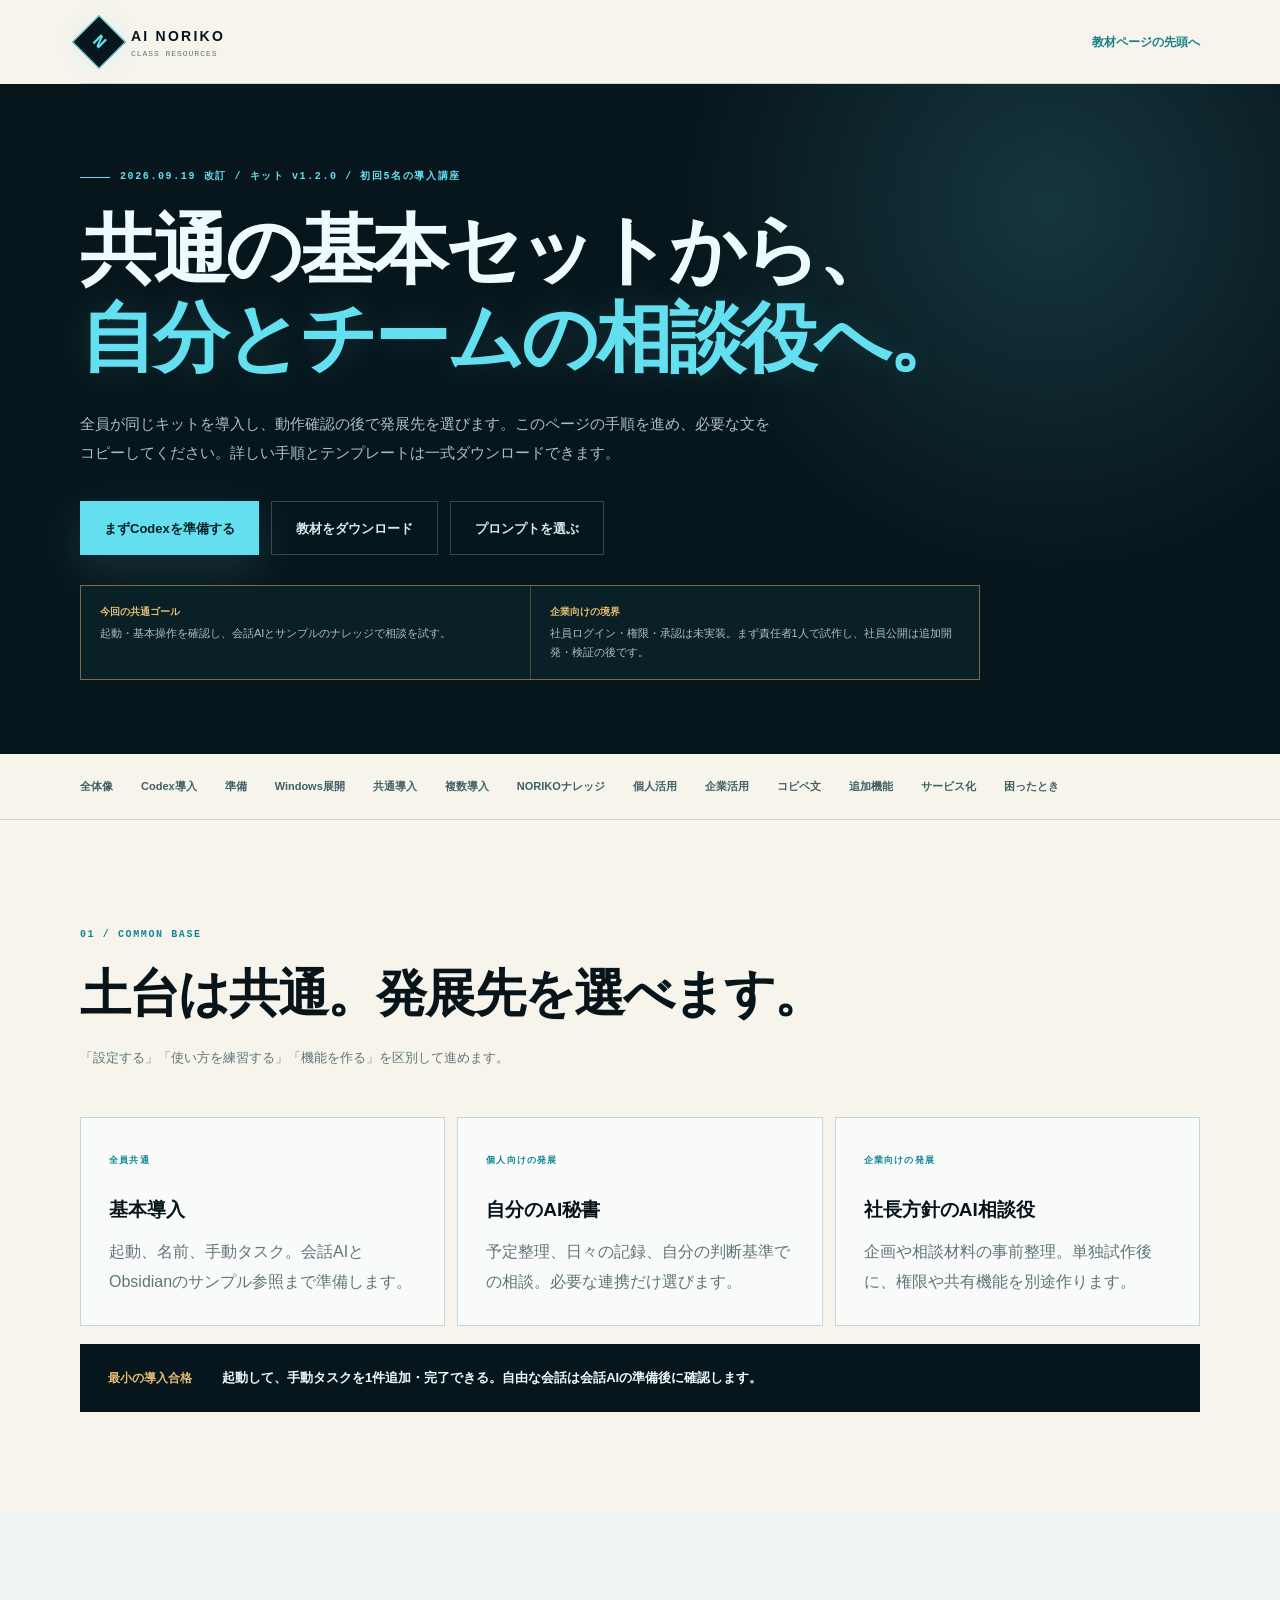
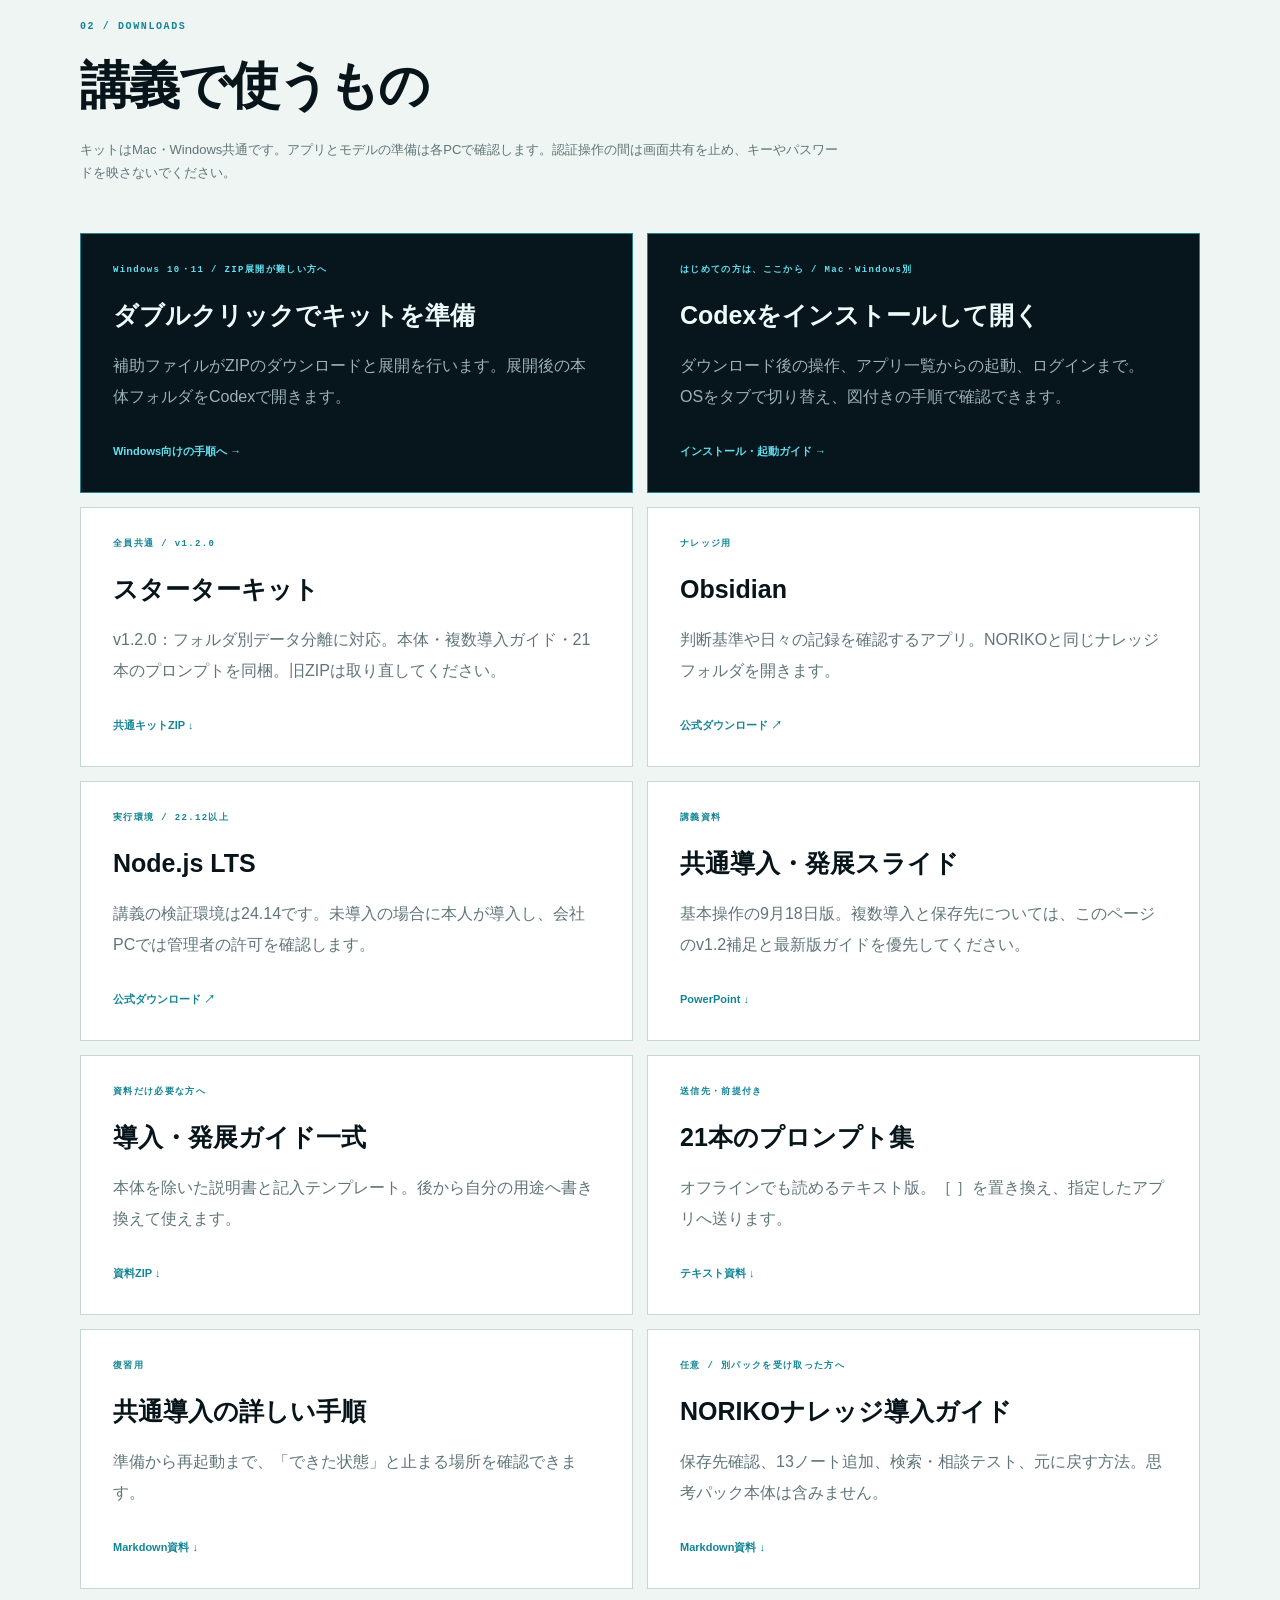
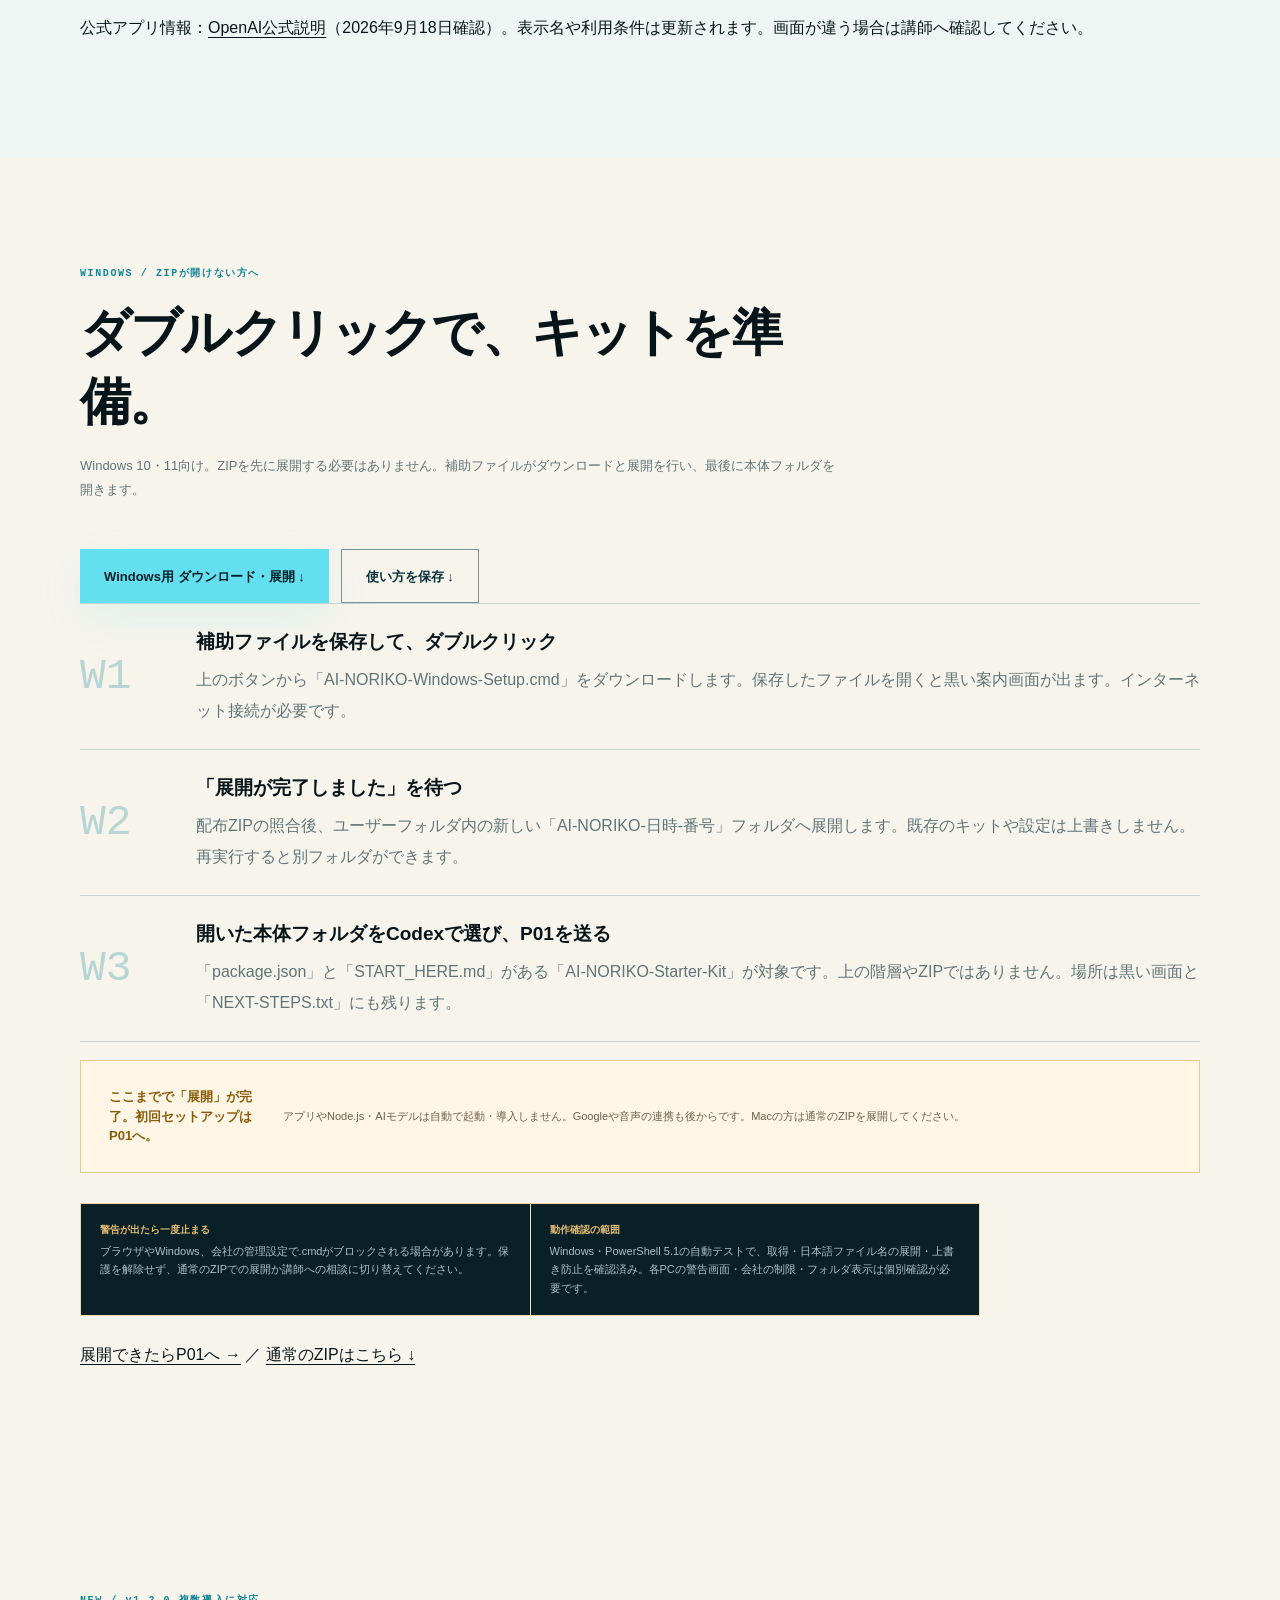
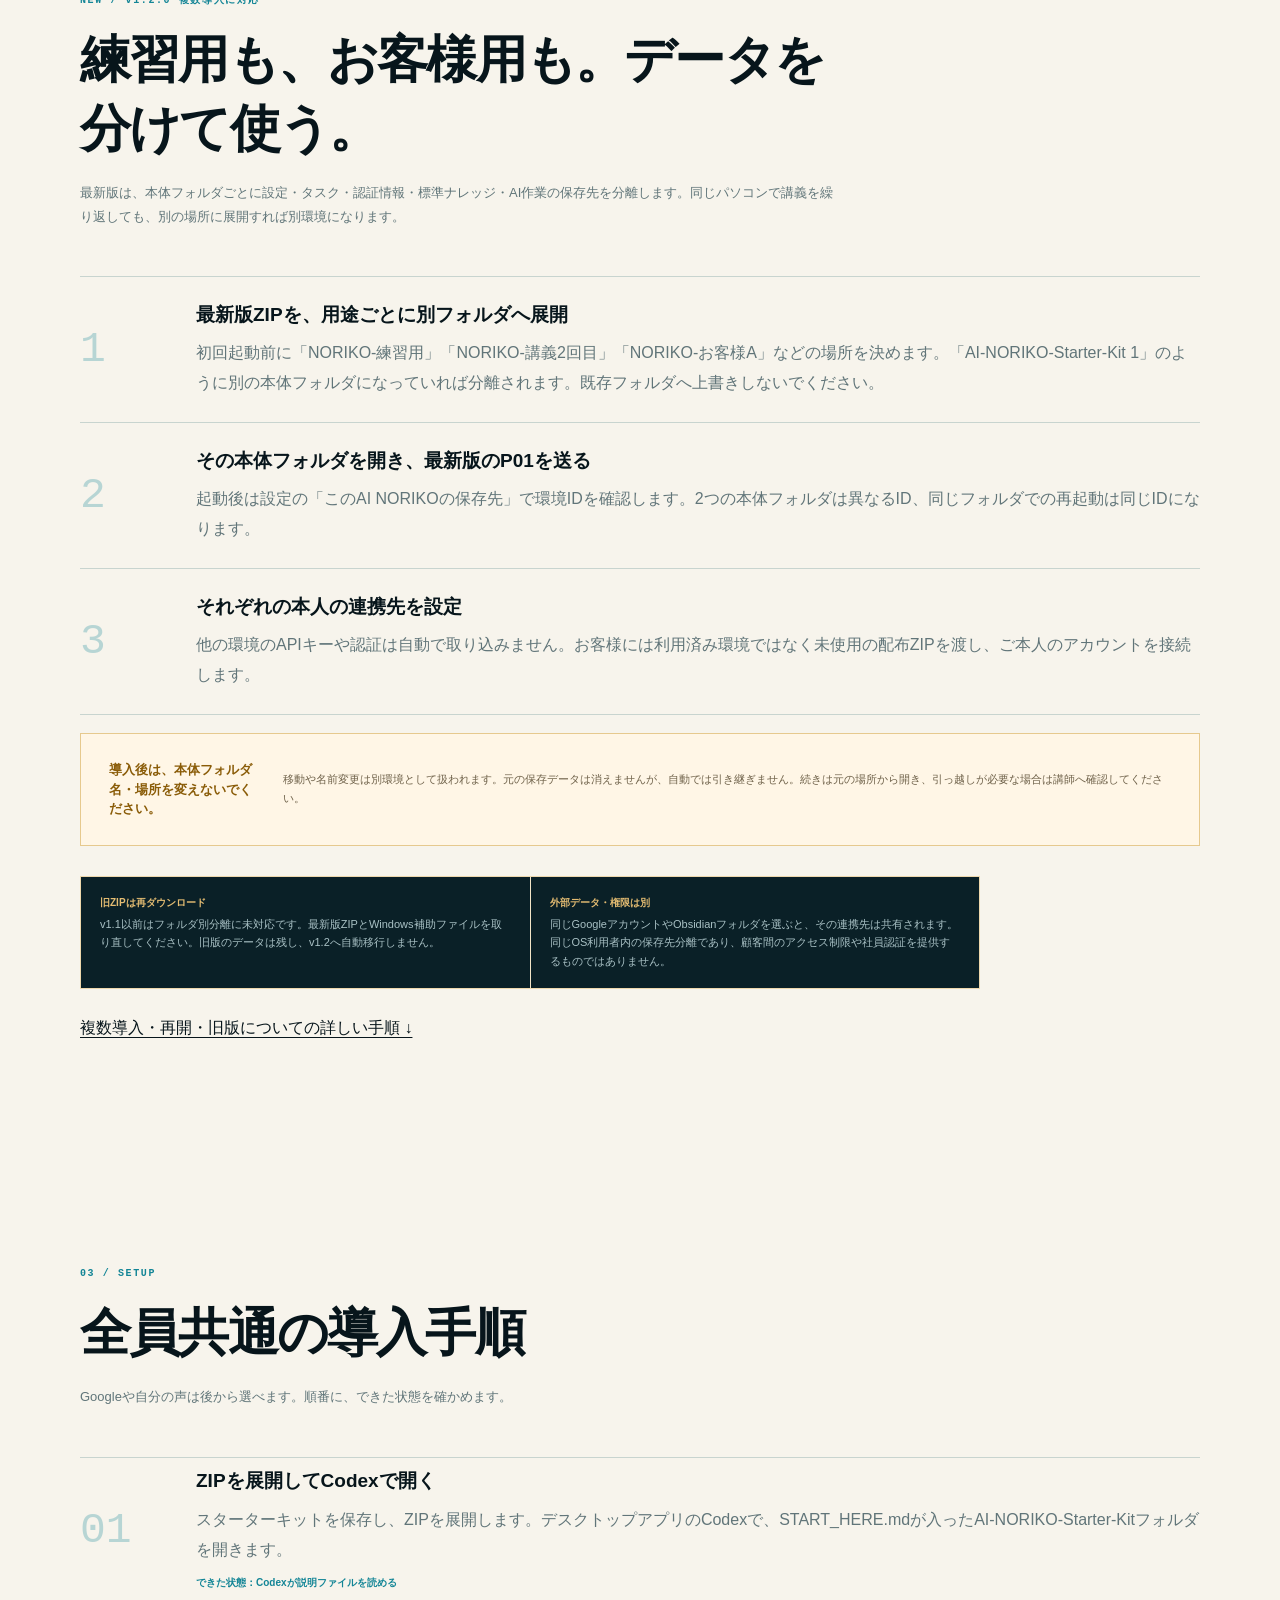
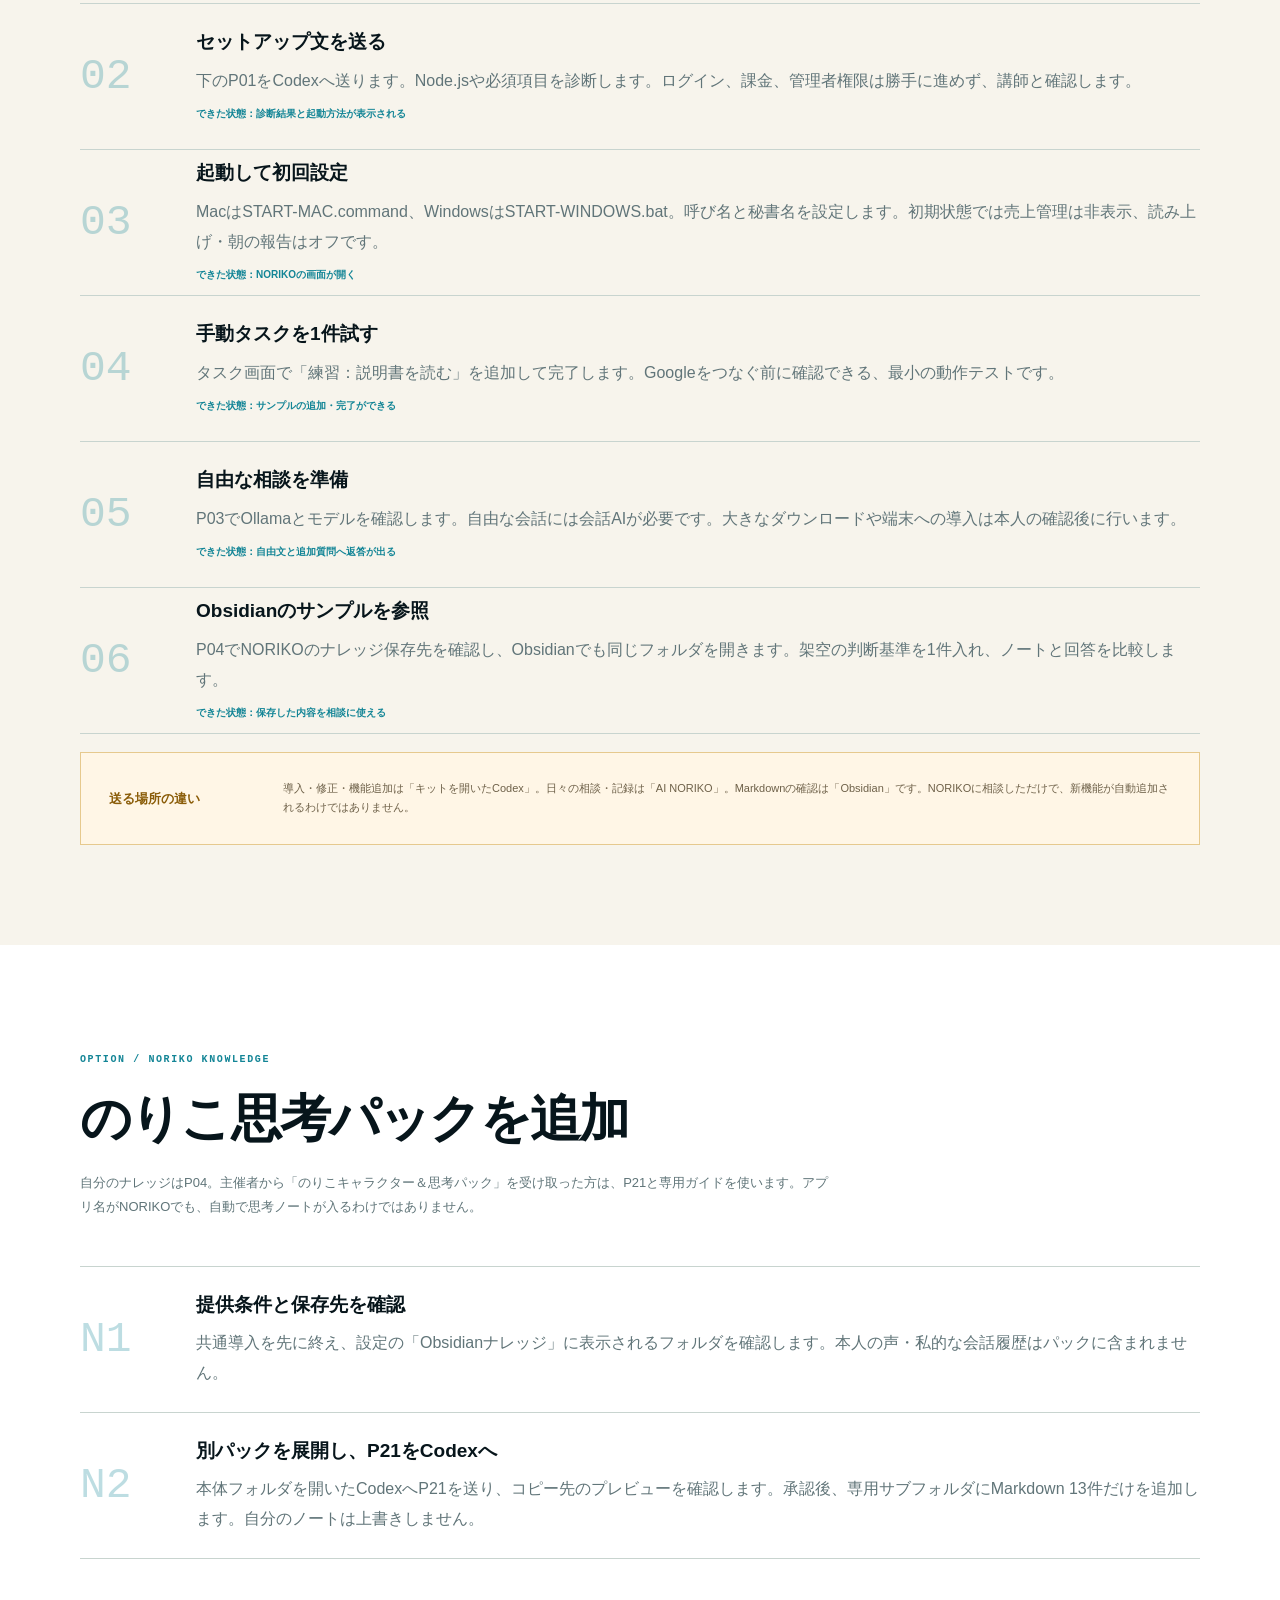
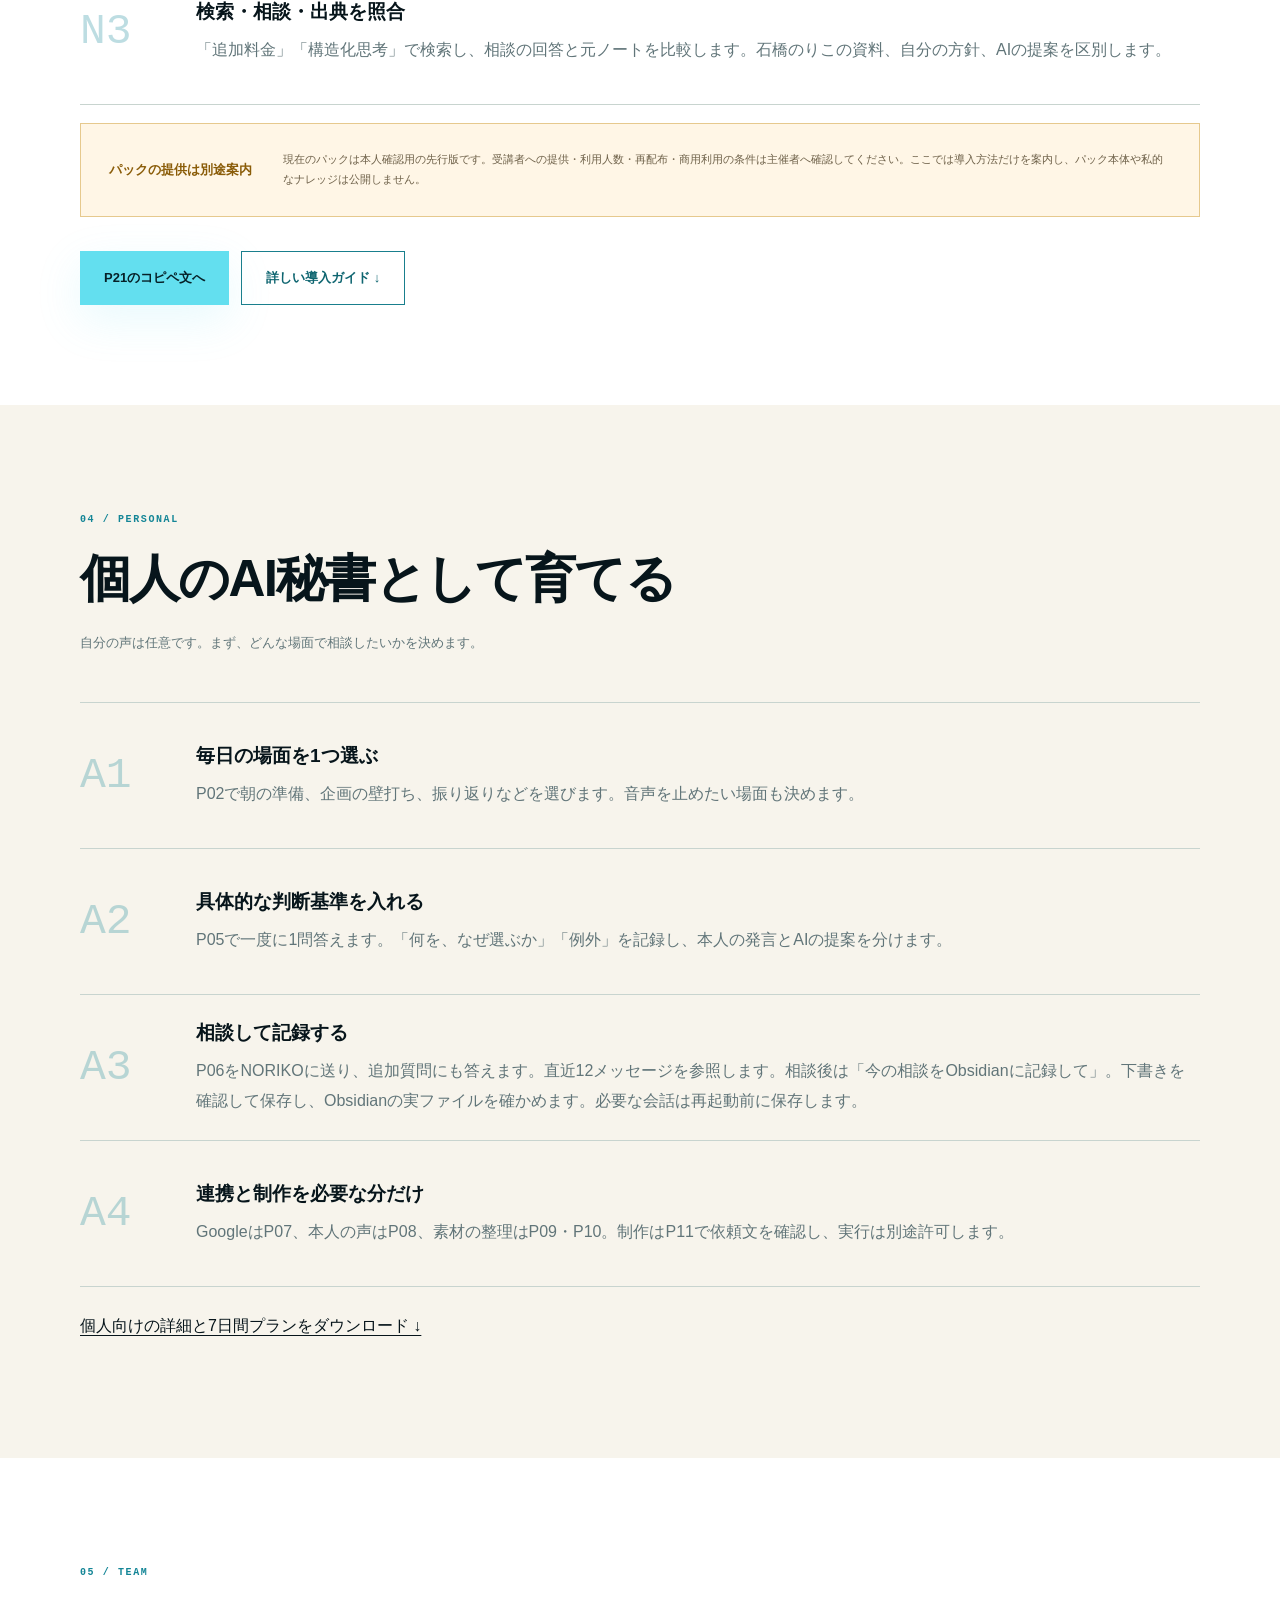
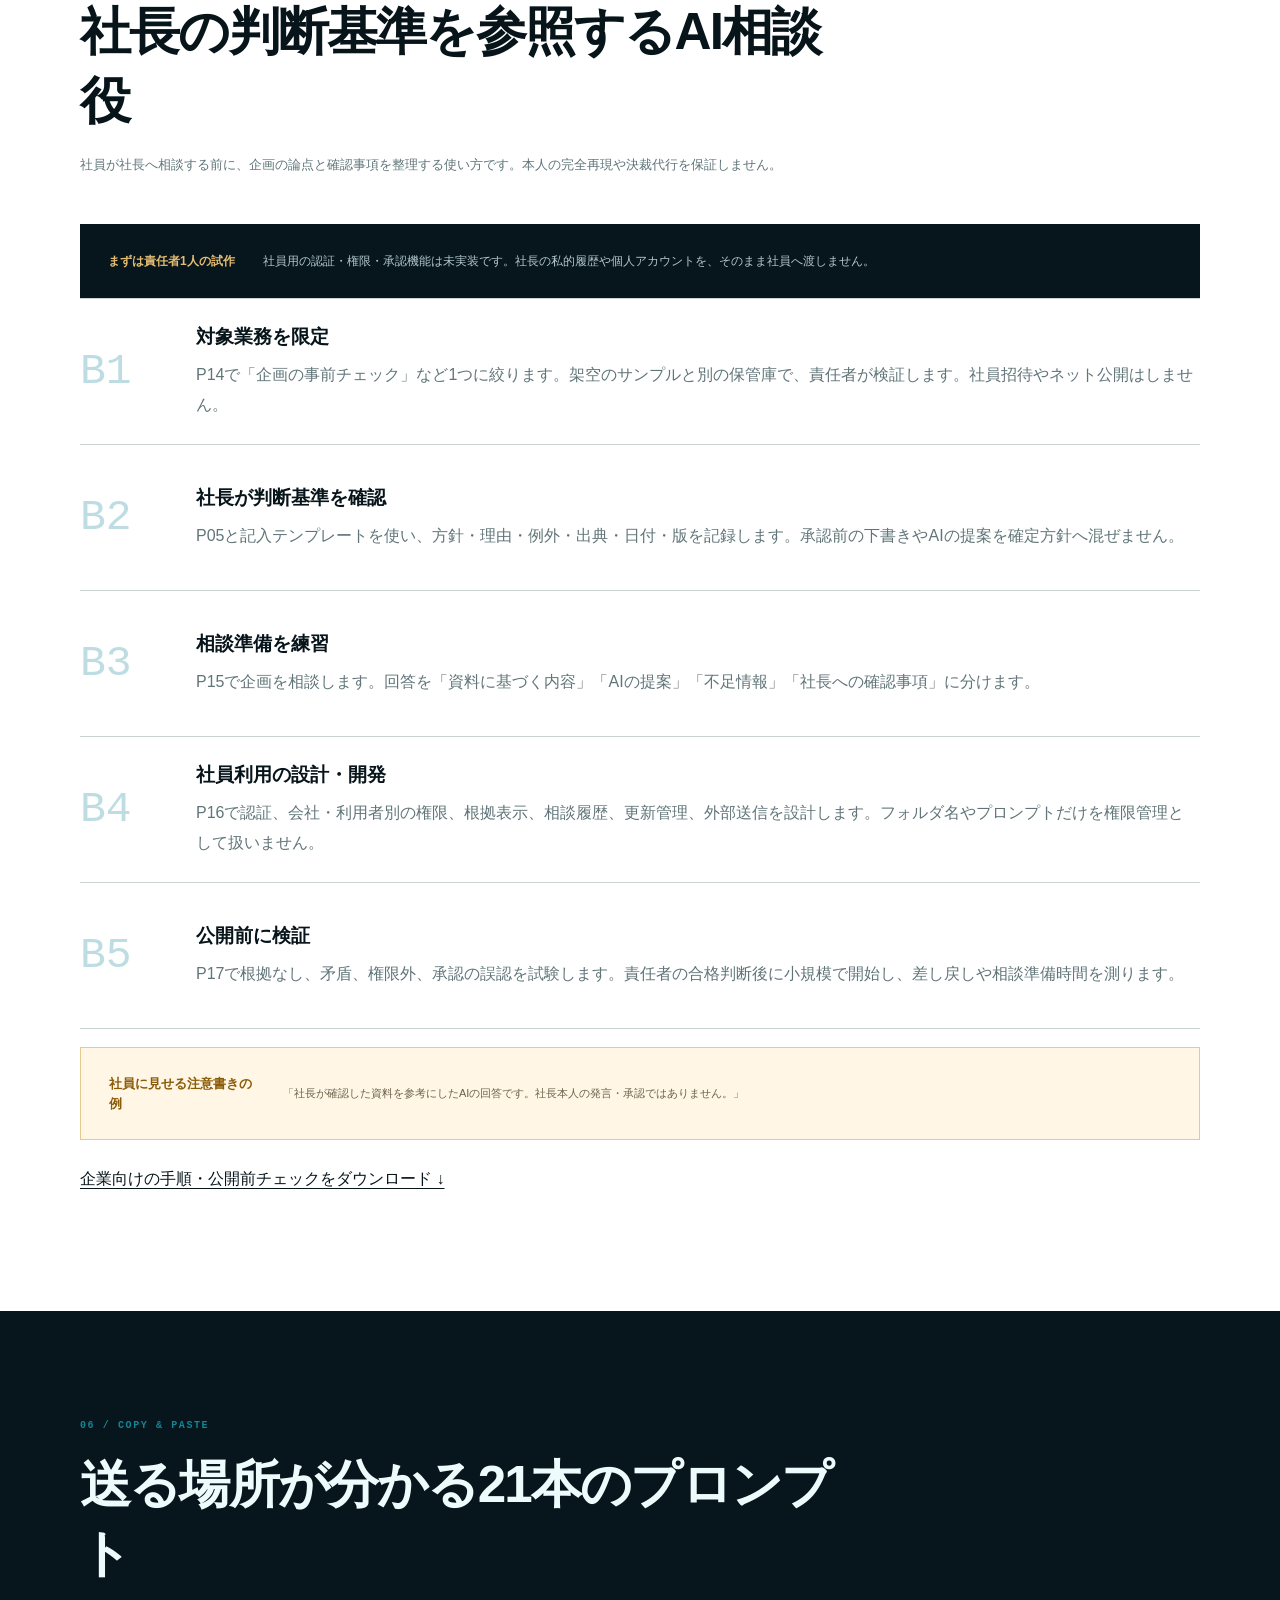
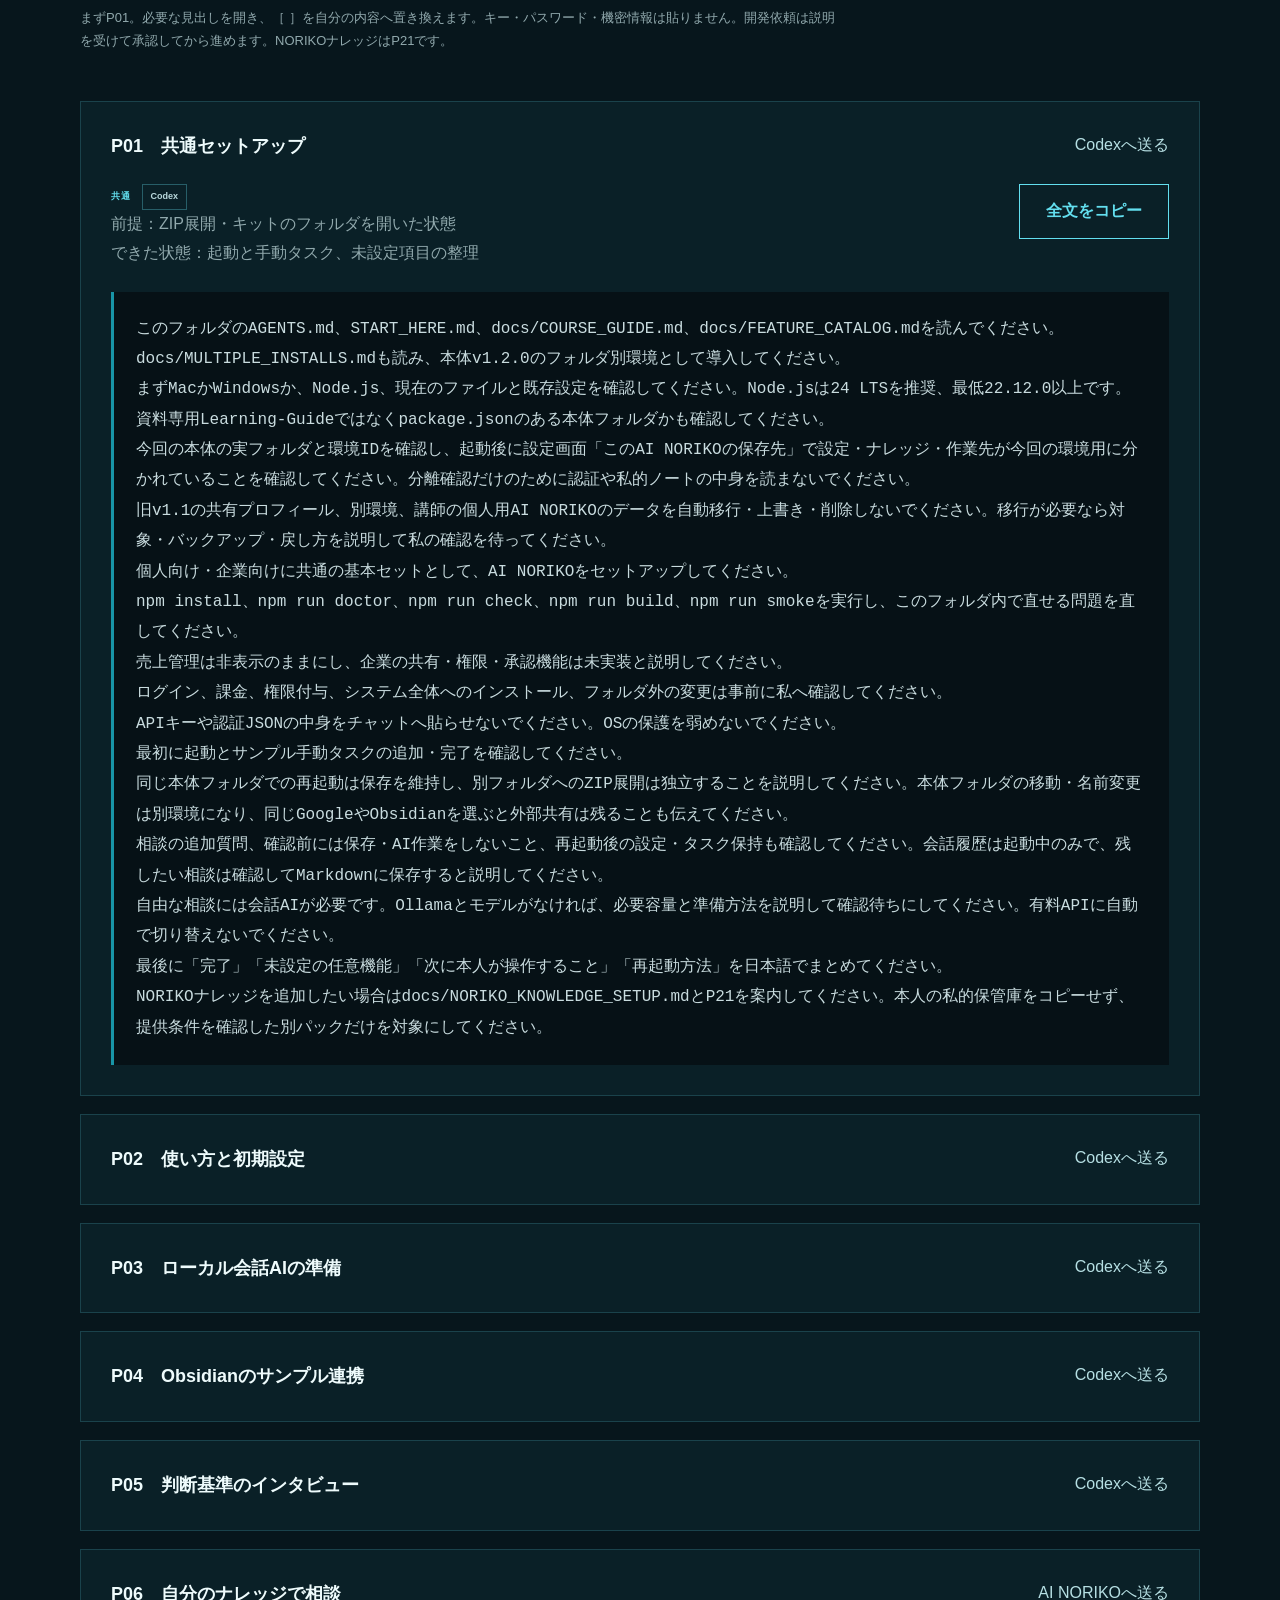
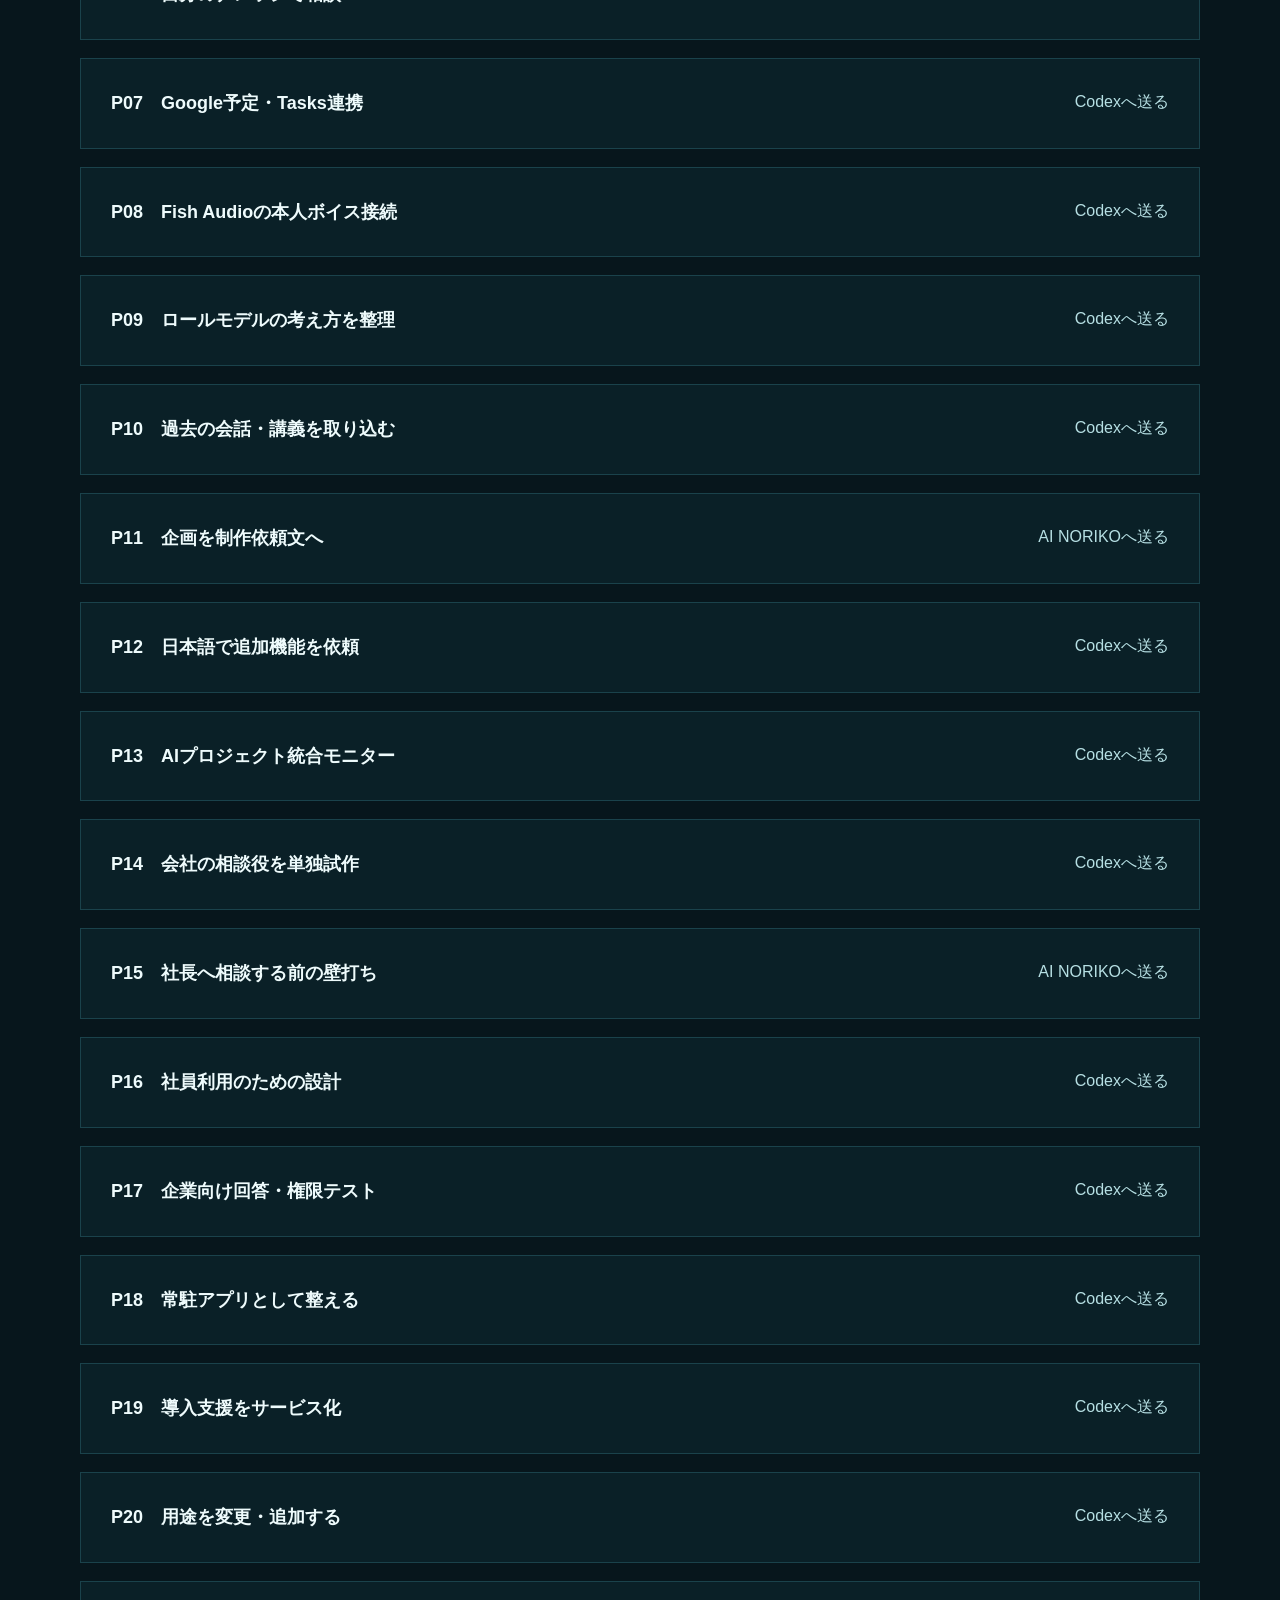
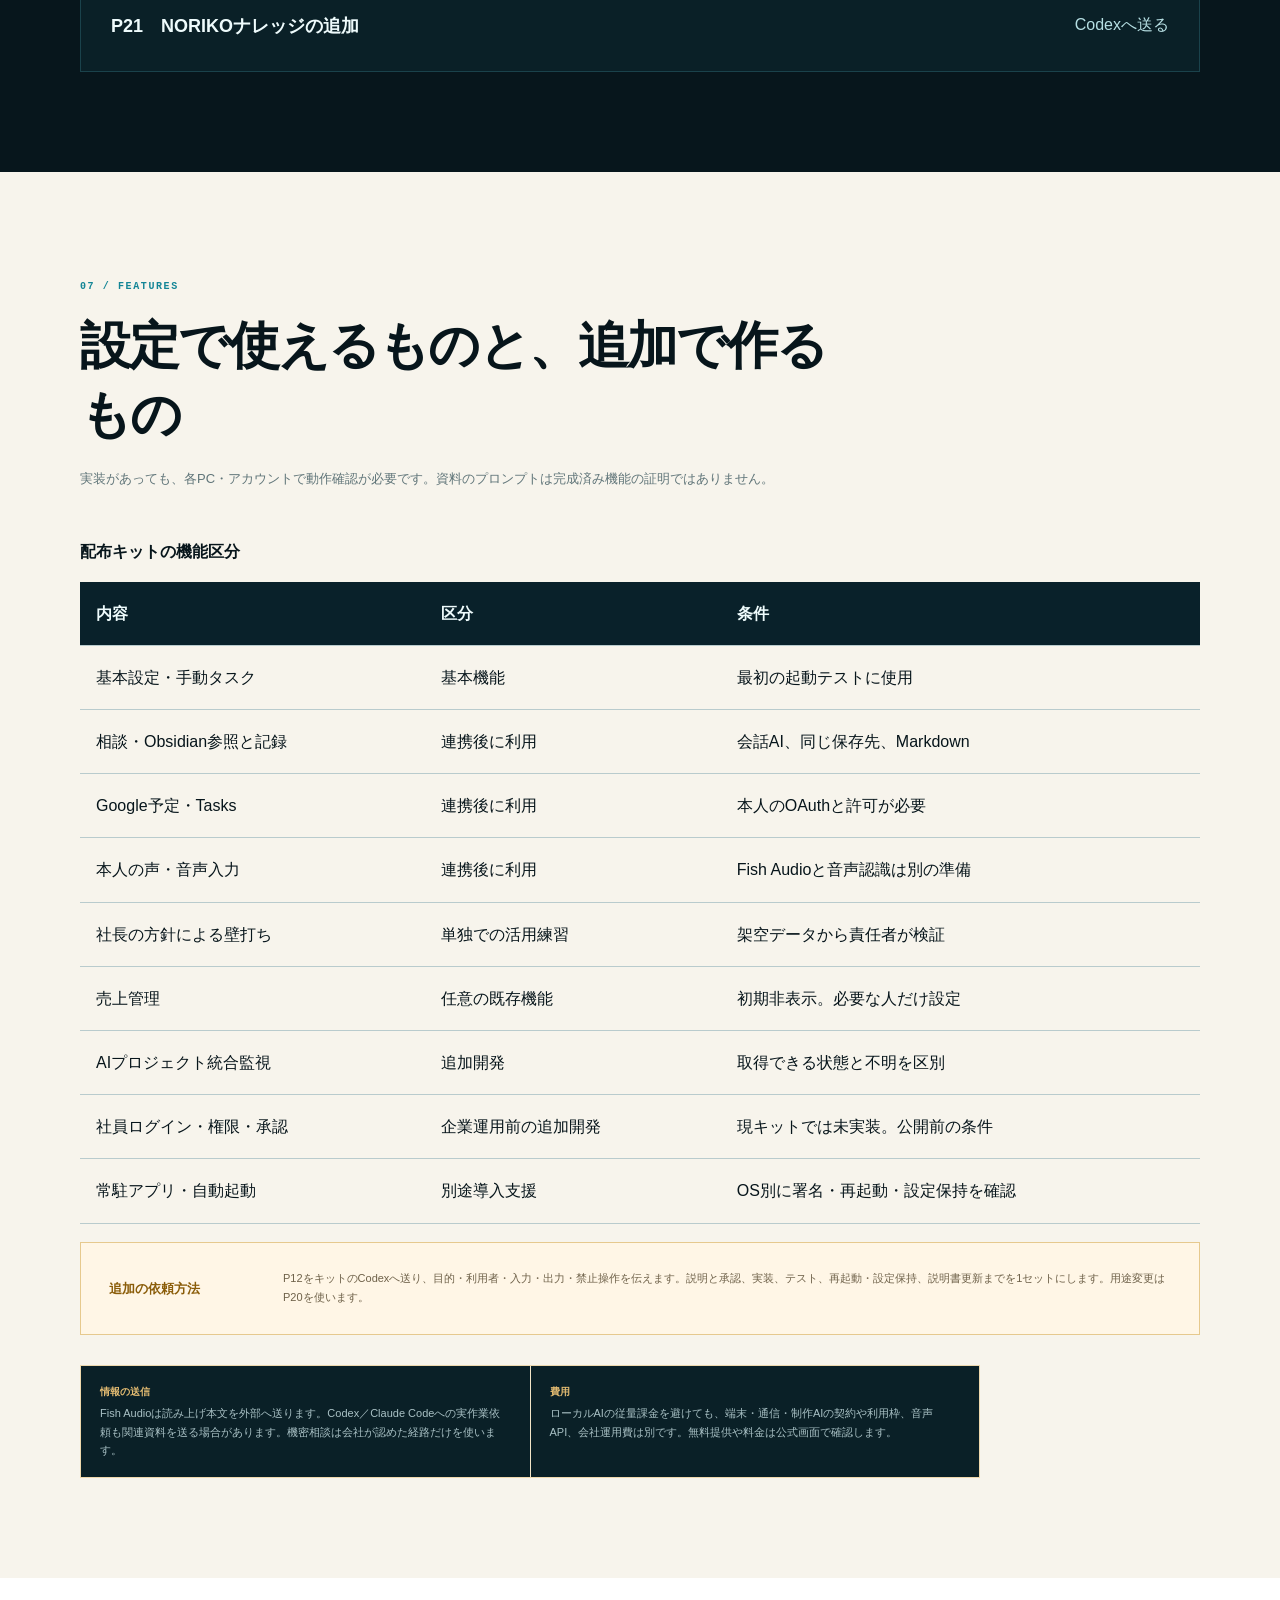
==== commit d11abc89: "Add beginner Codex installation guide with Mac and Windows tabs" ====
--- a/docs/index.html
+++ b/docs/index.html
@@ -1,5 +1,5 @@
 <!doctype html>
-<html lang="ja"><head><meta charset="utf-8"><meta name="viewport" content="width=device-width, initial-scale=1"><title>AI NORIKO｜生徒用 講義資料・導入ガイド</title><meta name="description" content="AI NORIKOの導入手順、21本のコピペ用プロンプト、スターターキット、講義スライド、NORIKOナレッジ導入ガイド。"><meta name="color-scheme" content="light"><link rel="stylesheet" href="./styles.css"><script src="./script.js" defer></script></head><body><main class="resource-page" id="top"><header class="resource-header"><a class="brand" href="#top"><span class="brand-mark">N</span><span><strong>AI NORIKO</strong><small>CLASS RESOURCES</small></span></a><a class="resource-back" href="#top">教材ページの先頭へ</a></header><section class="resource-hero"><p class="eyebrow"><span></span> 2026.09.19 改訂 / キット v1.2.0 / 初回5名の導入講座</p><h1>共通の基本セットから、<br/><em>自分とチームの相談役へ。</em></h1><p>全員が同じキットを導入し、動作確認の後で発展先を選びます。このページの手順を進め、必要な文をコピーしてください。詳しい手順とテンプレートは一式ダウンロードできます。</p><div class="resource-actions"><a class="button primary" href="#downloads">教材を準備する</a><a class="button secondary" href="#prompts">プロンプトを選ぶ</a></div><div class="resource-alerts"><p><strong>今回の共通ゴール</strong> 起動・基本操作を確認し、会話AIとサンプルのナレッジで相談を試す。</p><p><strong>企業向けの境界</strong> 社員ログイン・権限・承認は未実装。まず責任者1人で試作し、社員公開は追加開発・検証の後です。</p></div></section><nav class="resource-index" aria-label="受講者用目次"><a href="#route">全体像</a><a href="#downloads">準備</a><a href="#windows-setup">Windows展開</a><a href="#setup">共通導入</a><a href="#multiple-installs">複数導入</a><a href="#noriko-knowledge">NORIKOナレッジ</a><a href="#personal">個人活用</a><a href="#team">企業活用</a><a href="#prompts">コピペ文</a><a href="#options">追加機能</a><a href="#service">サービス化</a><a href="#trouble">困ったとき</a></nav><section class="resource-section" id="route"><div class="resource-title"><small>01 / COMMON BASE</small><h2>土台は共通。発展先を選べます。</h2><p>「設定する」「使い方を練習する」「機能を作る」を区別して進めます。</p></div><div class="option-grid"><article><small>全員共通</small><strong>基本導入</strong><p>起動、名前、手動タスク。会話AIとObsidianのサンプル参照まで準備します。</p></article><article><small>個人向けの発展</small><strong>自分のAI秘書</strong><p>予定整理、日々の記録、自分の判断基準での相談。必要な連携だけ選びます。</p></article><article><small>企業向けの発展</small><strong>社長方針のAI相談役</strong><p>企画や相談材料の事前整理。単独試作後に、権限や共有機能を別途作ります。</p></article></div><div class="success-line"><strong>最小の導入合格</strong><p>起動して、手動タスクを1件追加・完了できる。自由な会話は会話AIの準備後に確認します。</p></div></section><section class="resource-section resource-downloads" id="downloads"><div class="resource-title"><small>02 / DOWNLOADS</small><h2>講義で使うもの</h2><p>キットはMac・Windows共通です。アプリとモデルの準備は各PCで確認します。認証操作の間は画面共有を止め、キーやパスワードを映さないでください。</p></div><div class="download-grid"><a class="download-card featured" href="#windows-setup"><small>Windows 10・11 / ZIP展開が難しい方へ</small><strong>ダブルクリックでキットを準備</strong><p>補助ファイルがZIPのダウンロードと展開を行います。展開後の本体フォルダをCodexで開きます。</p><span>Windows向けの手順へ →</span></a><a class="download-card featured" href="https://learn.chatgpt.com/docs/app" target="_blank" rel="noreferrer"><small>公式アプリ案内</small><strong>Codexのデスクトップ入口</strong><p>OpenAI公式ページから自分のOSに合うアプリを確認して導入します。ログイン後、Codexを選びます。</p><span>アプリの公式案内・ダウンロード ↗</span></a><a class="download-card" href="./downloads/AI-NORIKO-Starter-Kit.zip" download=""><small>全員共通 / v1.2.0</small><strong>スターターキット</strong><p>v1.2.0：フォルダ別データ分離に対応。本体・複数導入ガイド・21本のプロンプトを同梱。旧ZIPは取り直してください。</p><span>共通キットZIP ↓</span></a><a class="download-card" href="https://obsidian.md/download" target="_blank" rel="noreferrer"><small>ナレッジ用</small><strong>Obsidian</strong><p>判断基準や日々の記録を確認するアプリ。NORIKOと同じナレッジフォルダを開きます。</p><span>公式ダウンロード ↗</span></a><a class="download-card" href="https://nodejs.org/en/download" target="_blank" rel="noreferrer"><small>実行環境 / 22.12以上</small><strong>Node.js LTS</strong><p>講義の検証環境は24.14です。未導入の場合に本人が導入し、会社PCでは管理者の許可を確認します。</p><span>公式ダウンロード ↗</span></a><a class="download-card" href="./downloads/AI-NORIKO-Lecture-Slides.pptx" download=""><small>講義資料</small><strong>共通導入・発展スライド</strong><p>基本操作の9月18日版。複数導入と保存先については、このページのv1.2補足と最新版ガイドを優先してください。</p><span>PowerPoint ↓</span></a><a class="download-card" href="./downloads/AI-NORIKO-Learning-Guide.zip" download=""><small>資料だけ必要な方へ</small><strong>導入・発展ガイド一式</strong><p>本体を除いた説明書と記入テンプレート。後から自分の用途へ書き換えて使えます。</p><span>資料ZIP ↓</span></a><a class="download-card" href="./downloads/AI-NORIKO-Copy-Paste-Prompts.txt" download=""><small>送信先・前提付き</small><strong>21本のプロンプト集</strong><p>オフラインでも読めるテキスト版。［ ］を置き換え、指定したアプリへ送ります。</p><span>テキスト資料 ↓</span></a><a class="download-card" href="./downloads/guide/docs/COURSE_GUIDE.md" download=""><small>復習用</small><strong>共通導入の詳しい手順</strong><p>準備から再起動まで、「できた状態」と止まる場所を確認できます。</p><span>Markdown資料 ↓</span></a><a class="download-card" href="./downloads/guide/docs/NORIKO_KNOWLEDGE_SETUP.md" download=""><small>任意 / 別パックを受け取った方へ</small><strong>NORIKOナレッジ導入ガイド</strong><p>保存先確認、13ノート追加、検索・相談テスト、元に戻す方法。思考パック本体は含みません。</p><span>Markdown資料 ↓</span></a></div><p class="course-source">公式アプリ情報：<a href="https://learn.chatgpt.com/docs/app" target="_blank" rel="noreferrer">OpenAI公式説明</a>（2026年9月18日確認）。表示名や利用条件は更新されます。画面が違う場合は講師へ確認してください。</p></section><section class="resource-section" id="windows-setup">
+<html lang="ja"><head><meta charset="utf-8"><meta name="viewport" content="width=device-width, initial-scale=1"><title>AI NORIKO｜生徒用 講義資料・導入ガイド</title><meta name="description" content="AI NORIKOの導入手順、21本のコピペ用プロンプト、スターターキット、講義スライド、NORIKOナレッジ導入ガイド。"><meta name="color-scheme" content="light"><link rel="stylesheet" href="./styles.css"><script src="./script.js" defer></script></head><body><main class="resource-page" id="top"><header class="resource-header"><a class="brand" href="#top"><span class="brand-mark">N</span><span><strong>AI NORIKO</strong><small>CLASS RESOURCES</small></span></a><a class="resource-back" href="#top">教材ページの先頭へ</a></header><section class="resource-hero"><p class="eyebrow"><span></span> 2026.09.19 改訂 / キット v1.2.0 / 初回5名の導入講座</p><h1>共通の基本セットから、<br/><em>自分とチームの相談役へ。</em></h1><p>全員が同じキットを導入し、動作確認の後で発展先を選びます。このページの手順を進め、必要な文をコピーしてください。詳しい手順とテンプレートは一式ダウンロードできます。</p><div class="resource-actions"><a class="button primary" href="./codex-install/">まずCodexを準備する</a><a class="button secondary" href="#downloads">教材をダウンロード</a><a class="button secondary" href="#prompts">プロンプトを選ぶ</a></div><div class="resource-alerts"><p><strong>今回の共通ゴール</strong> 起動・基本操作を確認し、会話AIとサンプルのナレッジで相談を試す。</p><p><strong>企業向けの境界</strong> 社員ログイン・権限・承認は未実装。まず責任者1人で試作し、社員公開は追加開発・検証の後です。</p></div></section><nav class="resource-index" aria-label="受講者用目次"><a href="#route">全体像</a><a href="./codex-install/">Codex導入</a><a href="#downloads">準備</a><a href="#windows-setup">Windows展開</a><a href="#setup">共通導入</a><a href="#multiple-installs">複数導入</a><a href="#noriko-knowledge">NORIKOナレッジ</a><a href="#personal">個人活用</a><a href="#team">企業活用</a><a href="#prompts">コピペ文</a><a href="#options">追加機能</a><a href="#service">サービス化</a><a href="#trouble">困ったとき</a></nav><section class="resource-section" id="route"><div class="resource-title"><small>01 / COMMON BASE</small><h2>土台は共通。発展先を選べます。</h2><p>「設定する」「使い方を練習する」「機能を作る」を区別して進めます。</p></div><div class="option-grid"><article><small>全員共通</small><strong>基本導入</strong><p>起動、名前、手動タスク。会話AIとObsidianのサンプル参照まで準備します。</p></article><article><small>個人向けの発展</small><strong>自分のAI秘書</strong><p>予定整理、日々の記録、自分の判断基準での相談。必要な連携だけ選びます。</p></article><article><small>企業向けの発展</small><strong>社長方針のAI相談役</strong><p>企画や相談材料の事前整理。単独試作後に、権限や共有機能を別途作ります。</p></article></div><div class="success-line"><strong>最小の導入合格</strong><p>起動して、手動タスクを1件追加・完了できる。自由な会話は会話AIの準備後に確認します。</p></div></section><section class="resource-section resource-downloads" id="downloads"><div class="resource-title"><small>02 / DOWNLOADS</small><h2>講義で使うもの</h2><p>キットはMac・Windows共通です。アプリとモデルの準備は各PCで確認します。認証操作の間は画面共有を止め、キーやパスワードを映さないでください。</p></div><div class="download-grid"><a class="download-card featured" href="#windows-setup"><small>Windows 10・11 / ZIP展開が難しい方へ</small><strong>ダブルクリックでキットを準備</strong><p>補助ファイルがZIPのダウンロードと展開を行います。展開後の本体フォルダをCodexで開きます。</p><span>Windows向けの手順へ →</span></a><a class="download-card featured" href="./codex-install/"><small>はじめての方は、ここから / Mac・Windows別</small><strong>Codexをインストールして開く</strong><p>ダウンロード後の操作、アプリ一覧からの起動、ログインまで。OSをタブで切り替え、図付きの手順で確認できます。</p><span>インストール・起動ガイド →</span></a><a class="download-card" href="./downloads/AI-NORIKO-Starter-Kit.zip" download=""><small>全員共通 / v1.2.0</small><strong>スターターキット</strong><p>v1.2.0：フォルダ別データ分離に対応。本体・複数導入ガイド・21本のプロンプトを同梱。旧ZIPは取り直してください。</p><span>共通キットZIP ↓</span></a><a class="download-card" href="https://obsidian.md/download" target="_blank" rel="noreferrer"><small>ナレッジ用</small><strong>Obsidian</strong><p>判断基準や日々の記録を確認するアプリ。NORIKOと同じナレッジフォルダを開きます。</p><span>公式ダウンロード ↗</span></a><a class="download-card" href="https://nodejs.org/en/download" target="_blank" rel="noreferrer"><small>実行環境 / 22.12以上</small><strong>Node.js LTS</strong><p>講義の検証環境は24.14です。未導入の場合に本人が導入し、会社PCでは管理者の許可を確認します。</p><span>公式ダウンロード ↗</span></a><a class="download-card" href="./downloads/AI-NORIKO-Lecture-Slides.pptx" download=""><small>講義資料</small><strong>共通導入・発展スライド</strong><p>基本操作の9月18日版。複数導入と保存先については、このページのv1.2補足と最新版ガイドを優先してください。</p><span>PowerPoint ↓</span></a><a class="download-card" href="./downloads/AI-NORIKO-Learning-Guide.zip" download=""><small>資料だけ必要な方へ</small><strong>導入・発展ガイド一式</strong><p>本体を除いた説明書と記入テンプレート。後から自分の用途へ書き換えて使えます。</p><span>資料ZIP ↓</span></a><a class="download-card" href="./downloads/AI-NORIKO-Copy-Paste-Prompts.txt" download=""><small>送信先・前提付き</small><strong>21本のプロンプト集</strong><p>オフラインでも読めるテキスト版。［ ］を置き換え、指定したアプリへ送ります。</p><span>テキスト資料 ↓</span></a><a class="download-card" href="./downloads/guide/docs/COURSE_GUIDE.md" download=""><small>復習用</small><strong>共通導入の詳しい手順</strong><p>準備から再起動まで、「できた状態」と止まる場所を確認できます。</p><span>Markdown資料 ↓</span></a><a class="download-card" href="./downloads/guide/docs/NORIKO_KNOWLEDGE_SETUP.md" download=""><small>任意 / 別パックを受け取った方へ</small><strong>NORIKOナレッジ導入ガイド</strong><p>保存先確認、13ノート追加、検索・相談テスト、元に戻す方法。思考パック本体は含みません。</p><span>Markdown資料 ↓</span></a></div><p class="course-source">公式アプリ情報：<a href="https://learn.chatgpt.com/docs/app" target="_blank" rel="noreferrer">OpenAI公式説明</a>（2026年9月18日確認）。表示名や利用条件は更新されます。画面が違う場合は講師へ確認してください。</p></section><section class="resource-section" id="windows-setup">
   <div class="resource-title"><small>WINDOWS / ZIPが開けない方へ</small><h2>ダブルクリックで、キットを準備。</h2><p>Windows 10・11向け。ZIPを先に展開する必要はありません。補助ファイルがダウンロードと展開を行い、最後に本体フォルダを開きます。</p></div>
   <div class="resource-actions"><a class="button primary" href="./downloads/AI-NORIKO-Windows-Setup.cmd" download>Windows用 ダウンロード・展開 ↓</a><a class="button secondary" href="./downloads/AI-NORIKO-Windows-Help.md" download>使い方を保存 ↓</a></div>
   <ol class="resource-steps">
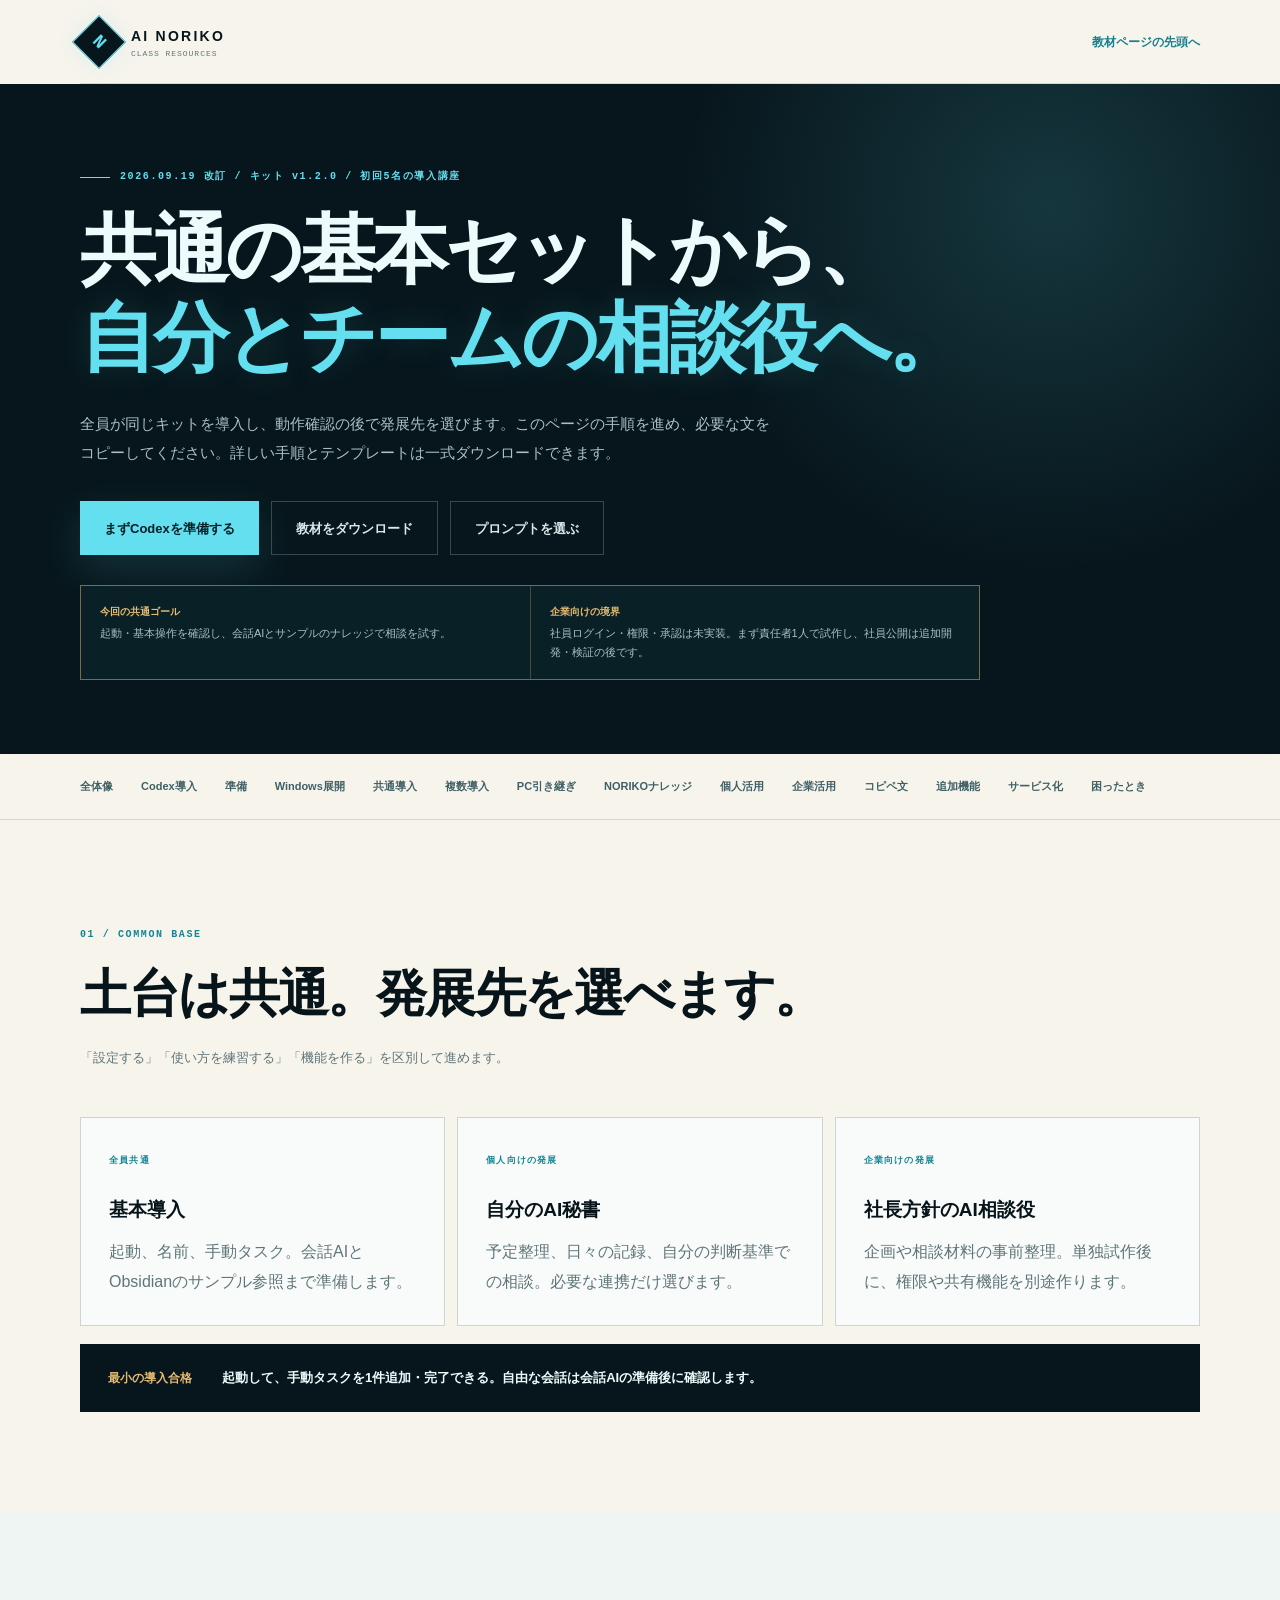
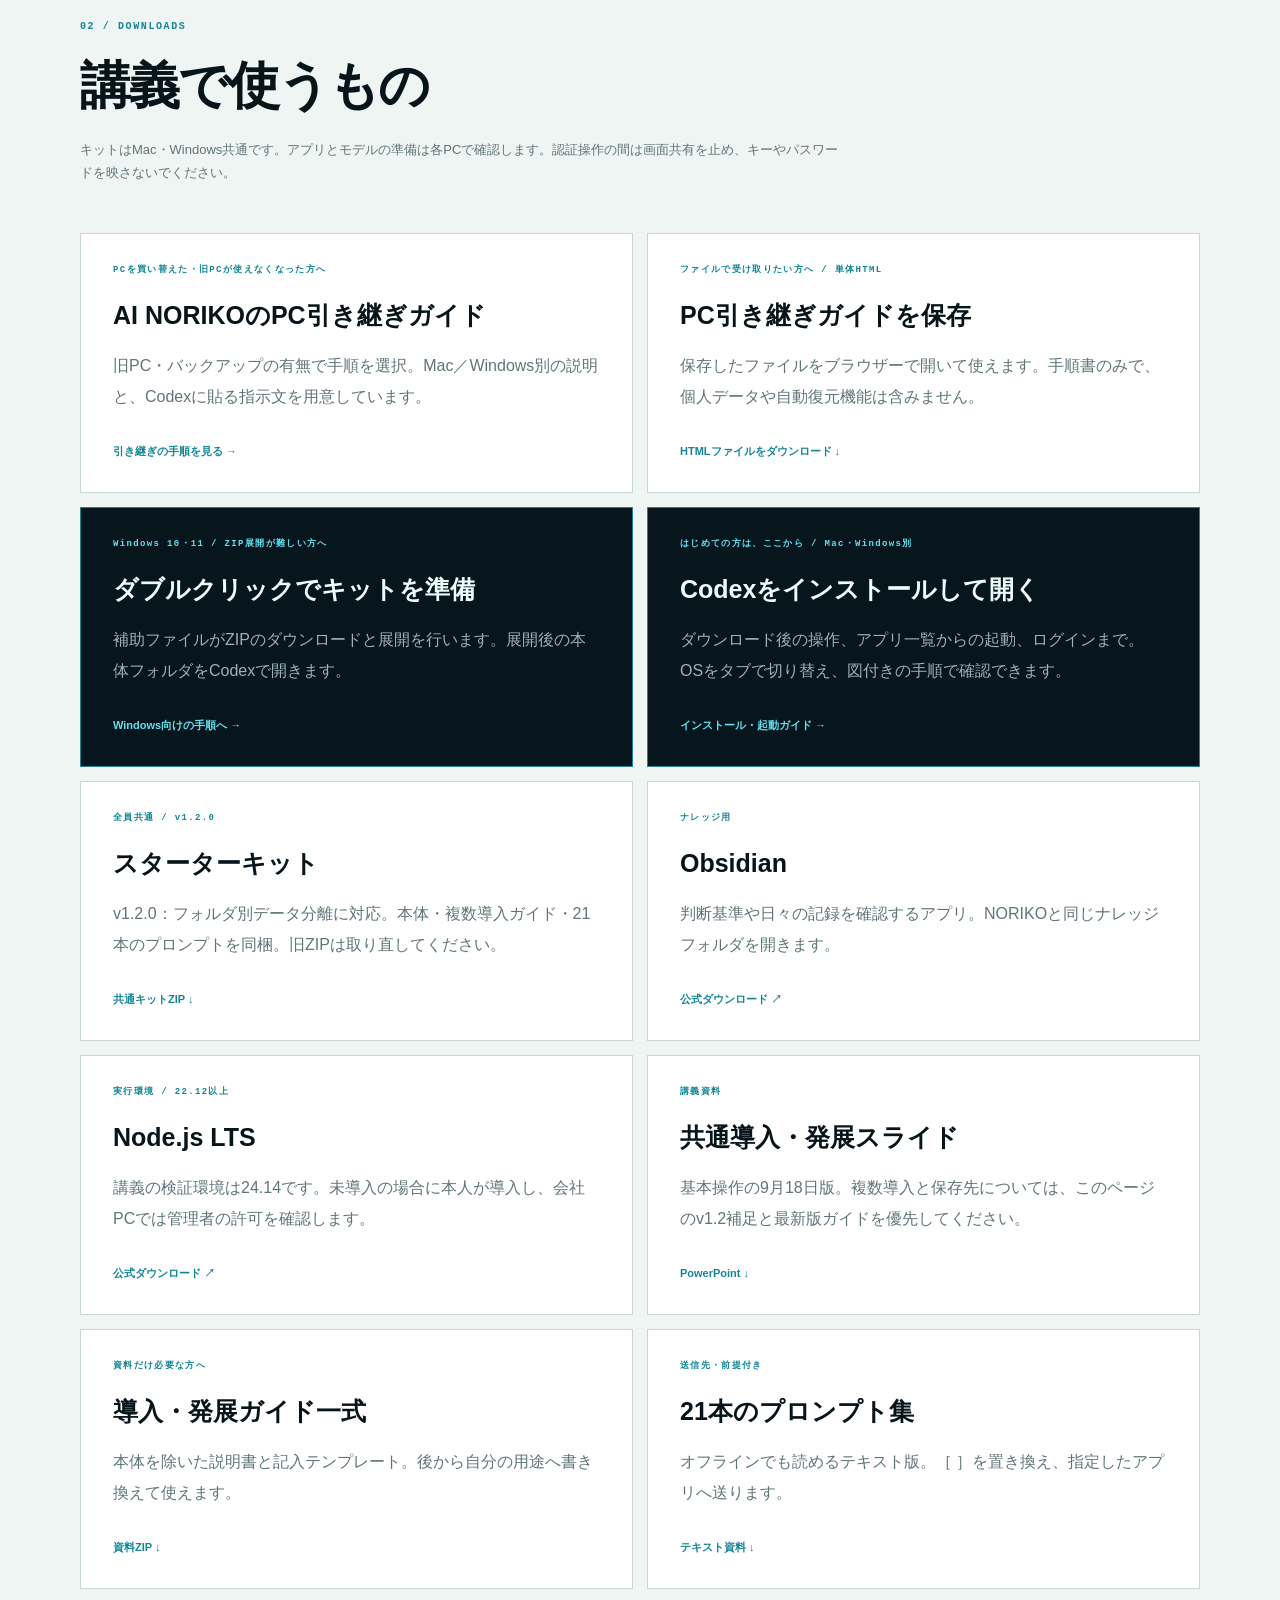
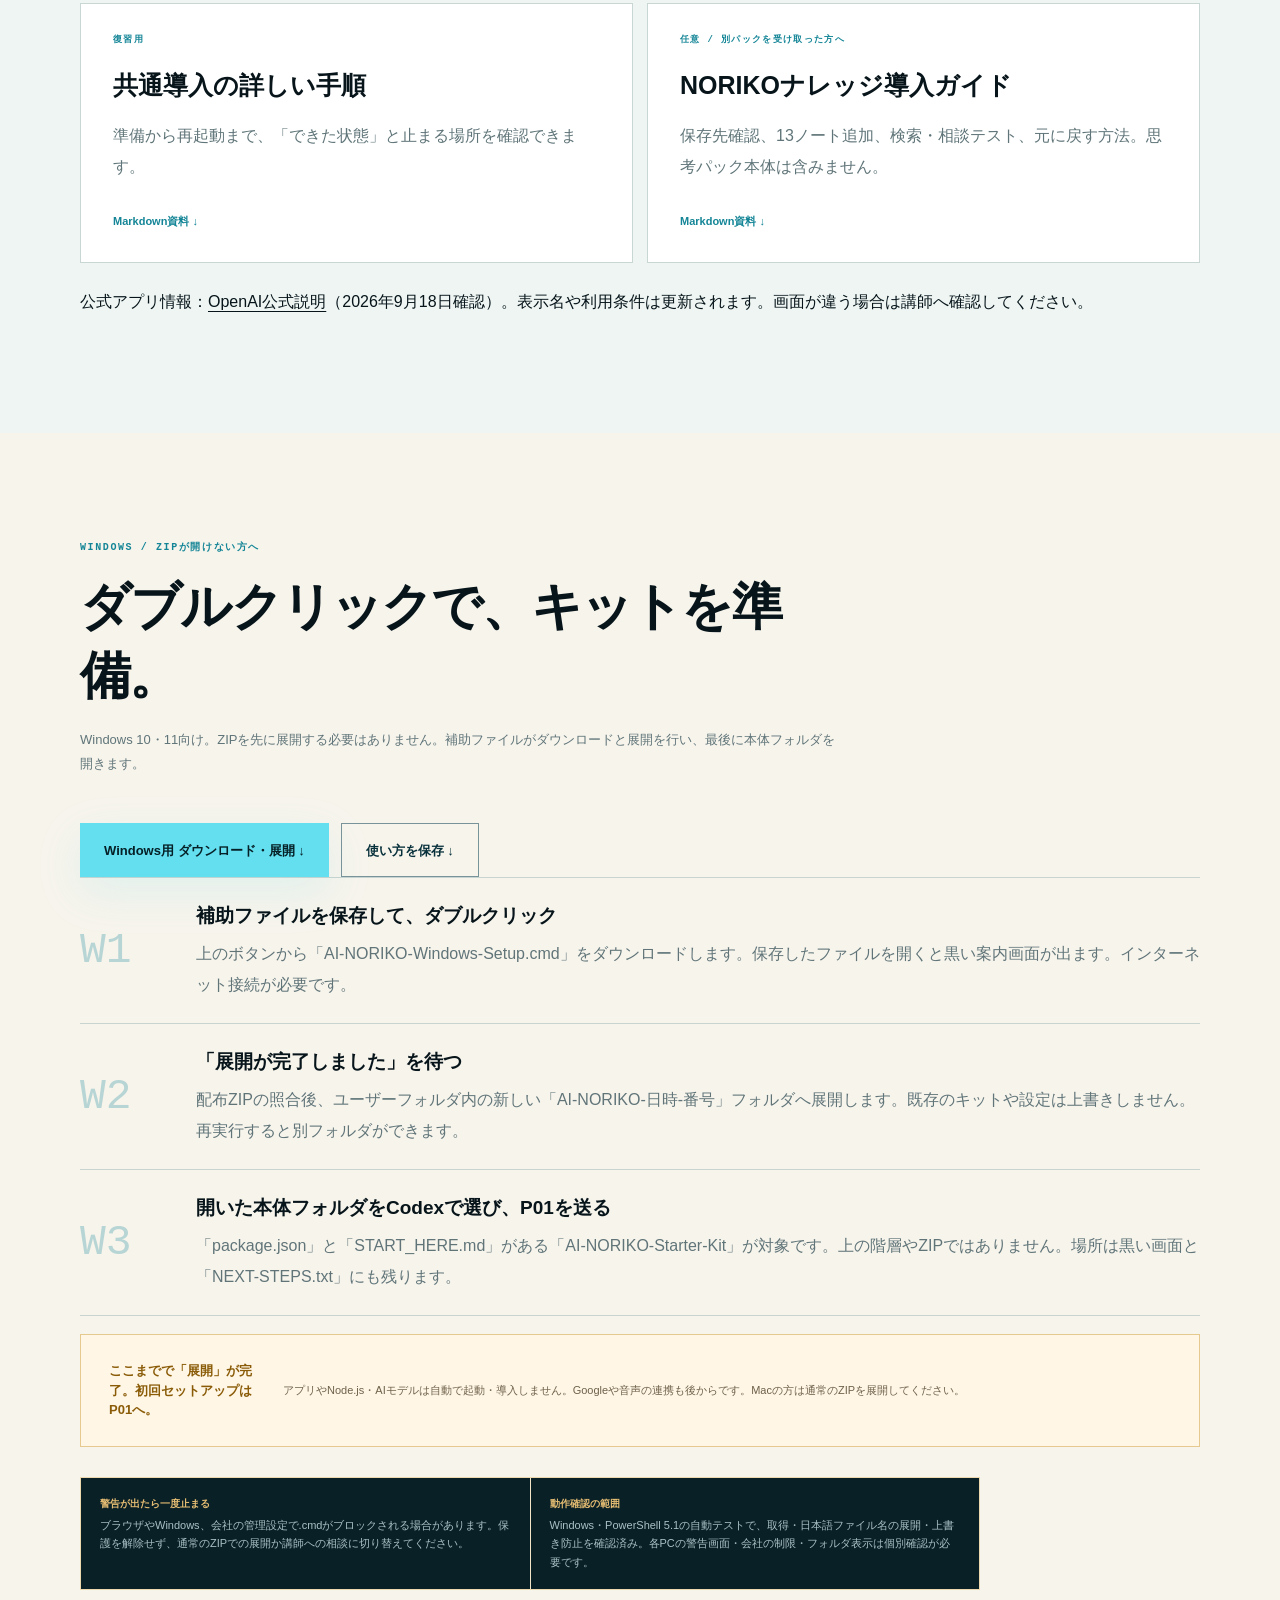
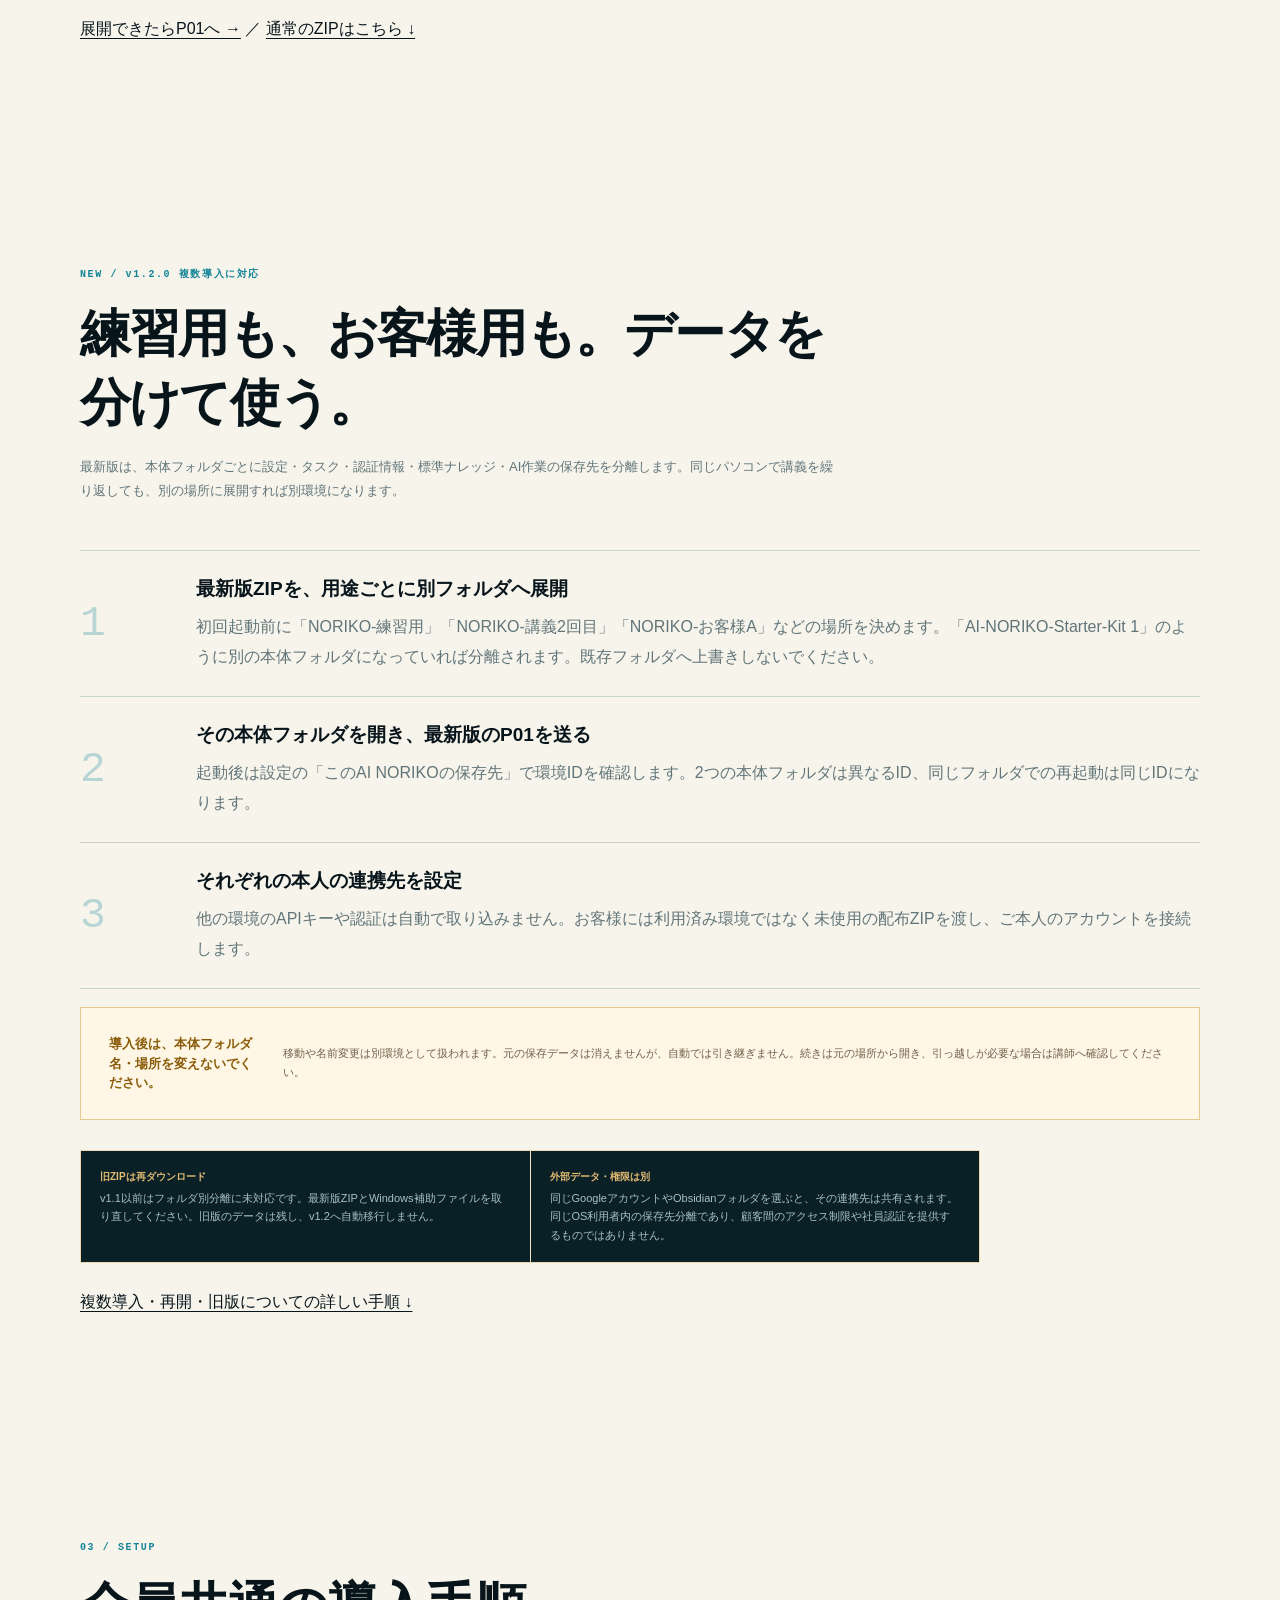
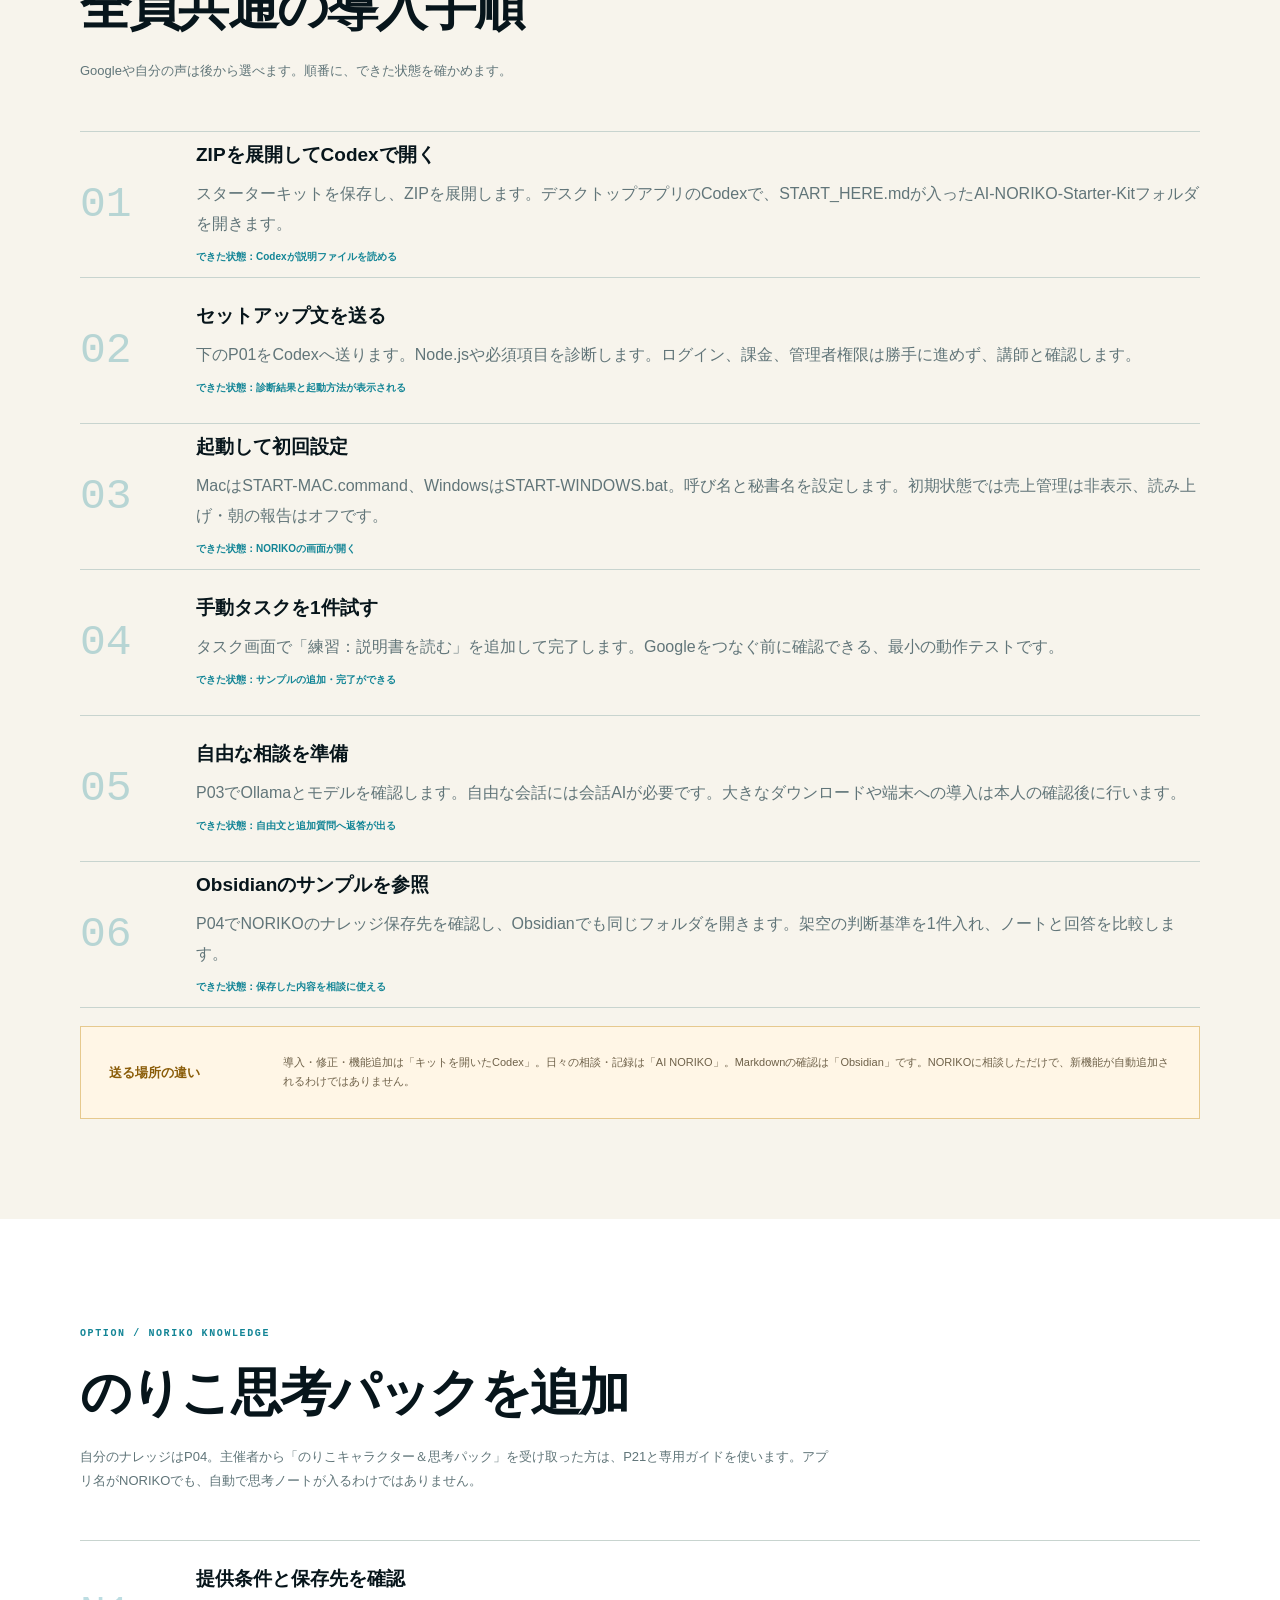
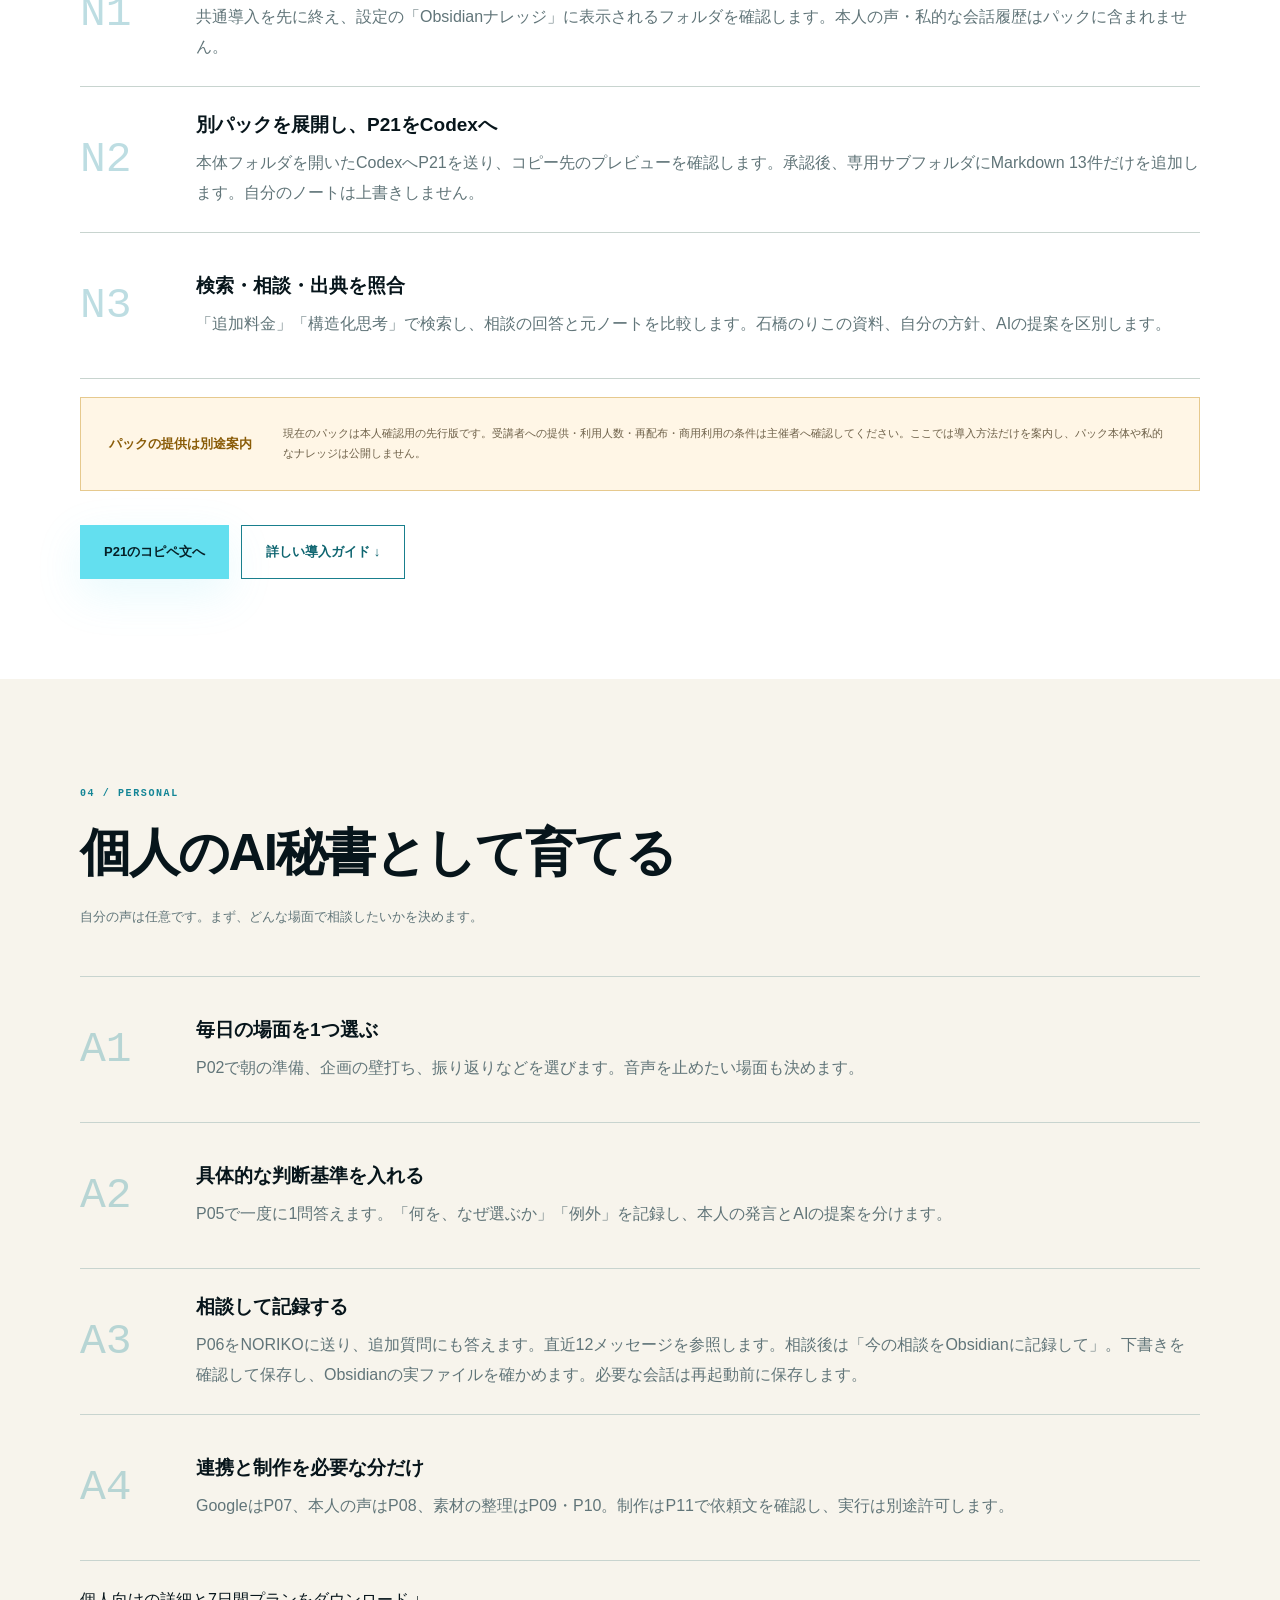
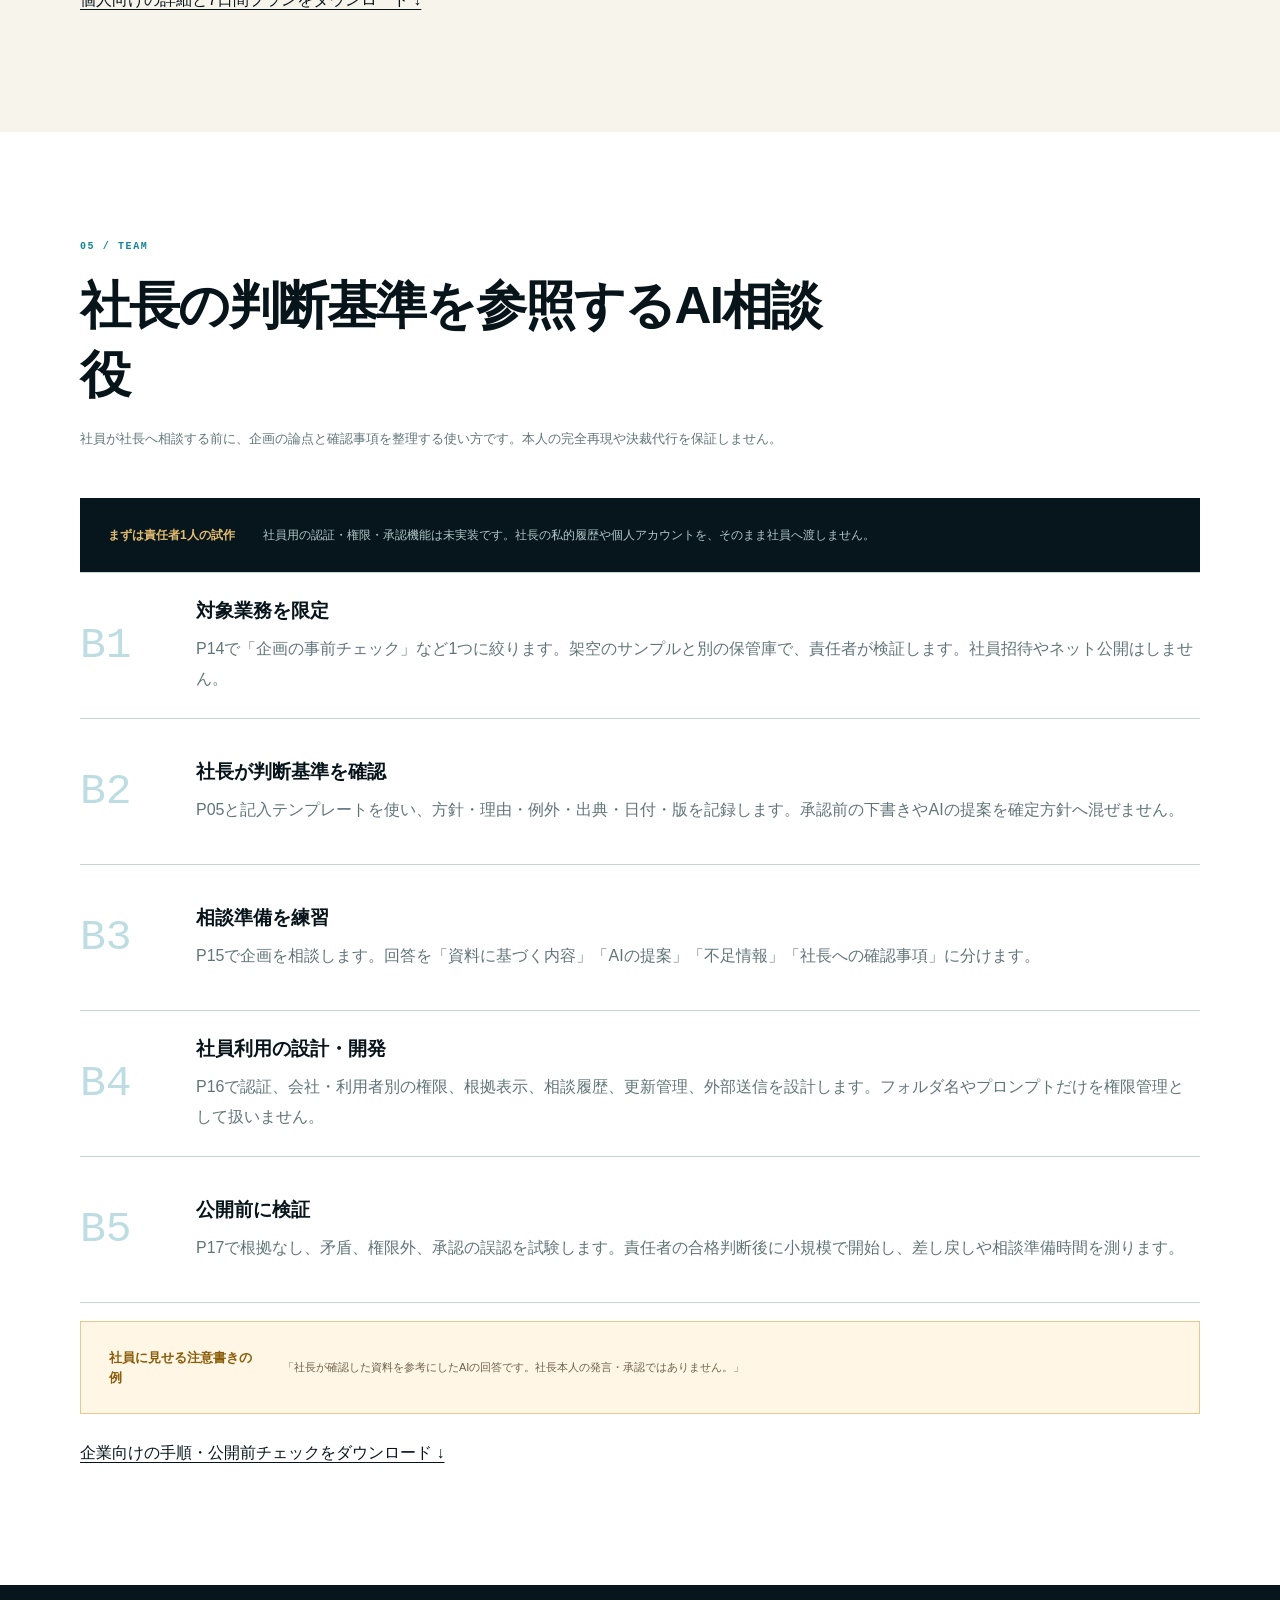
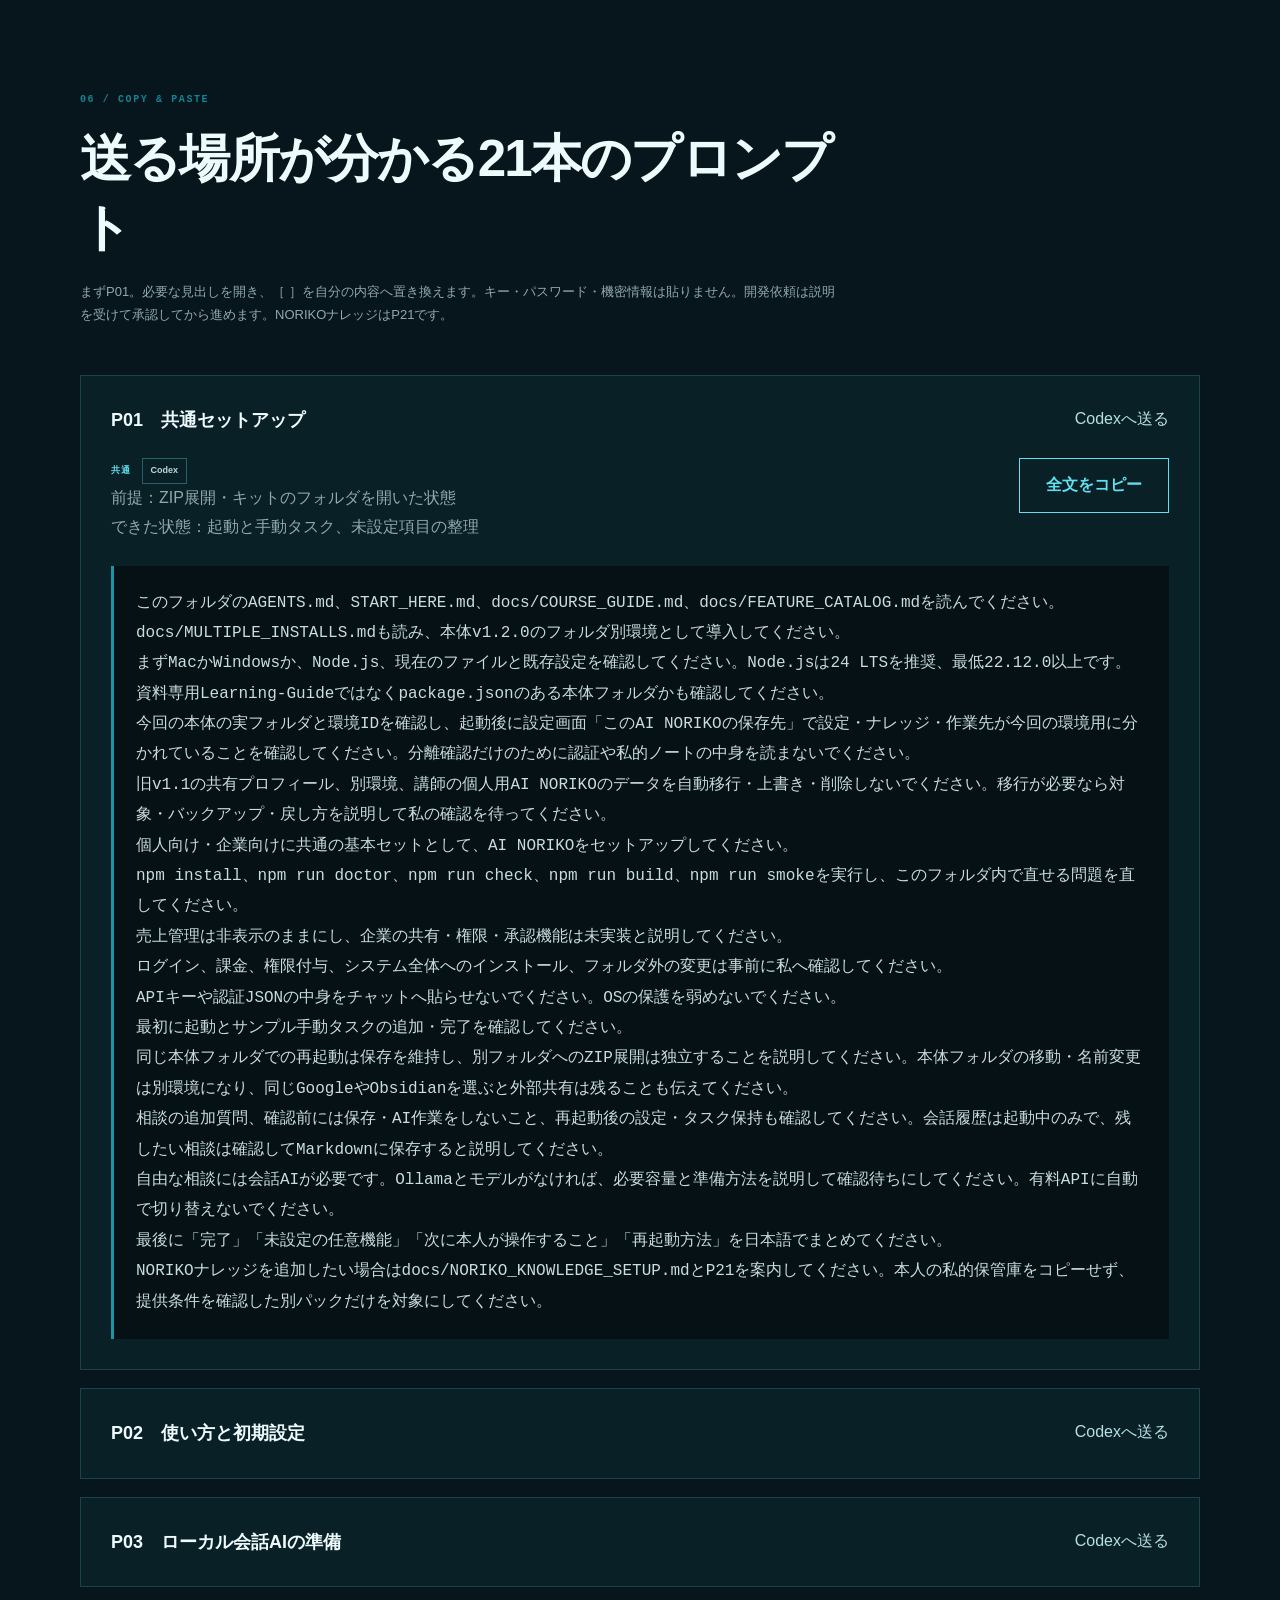
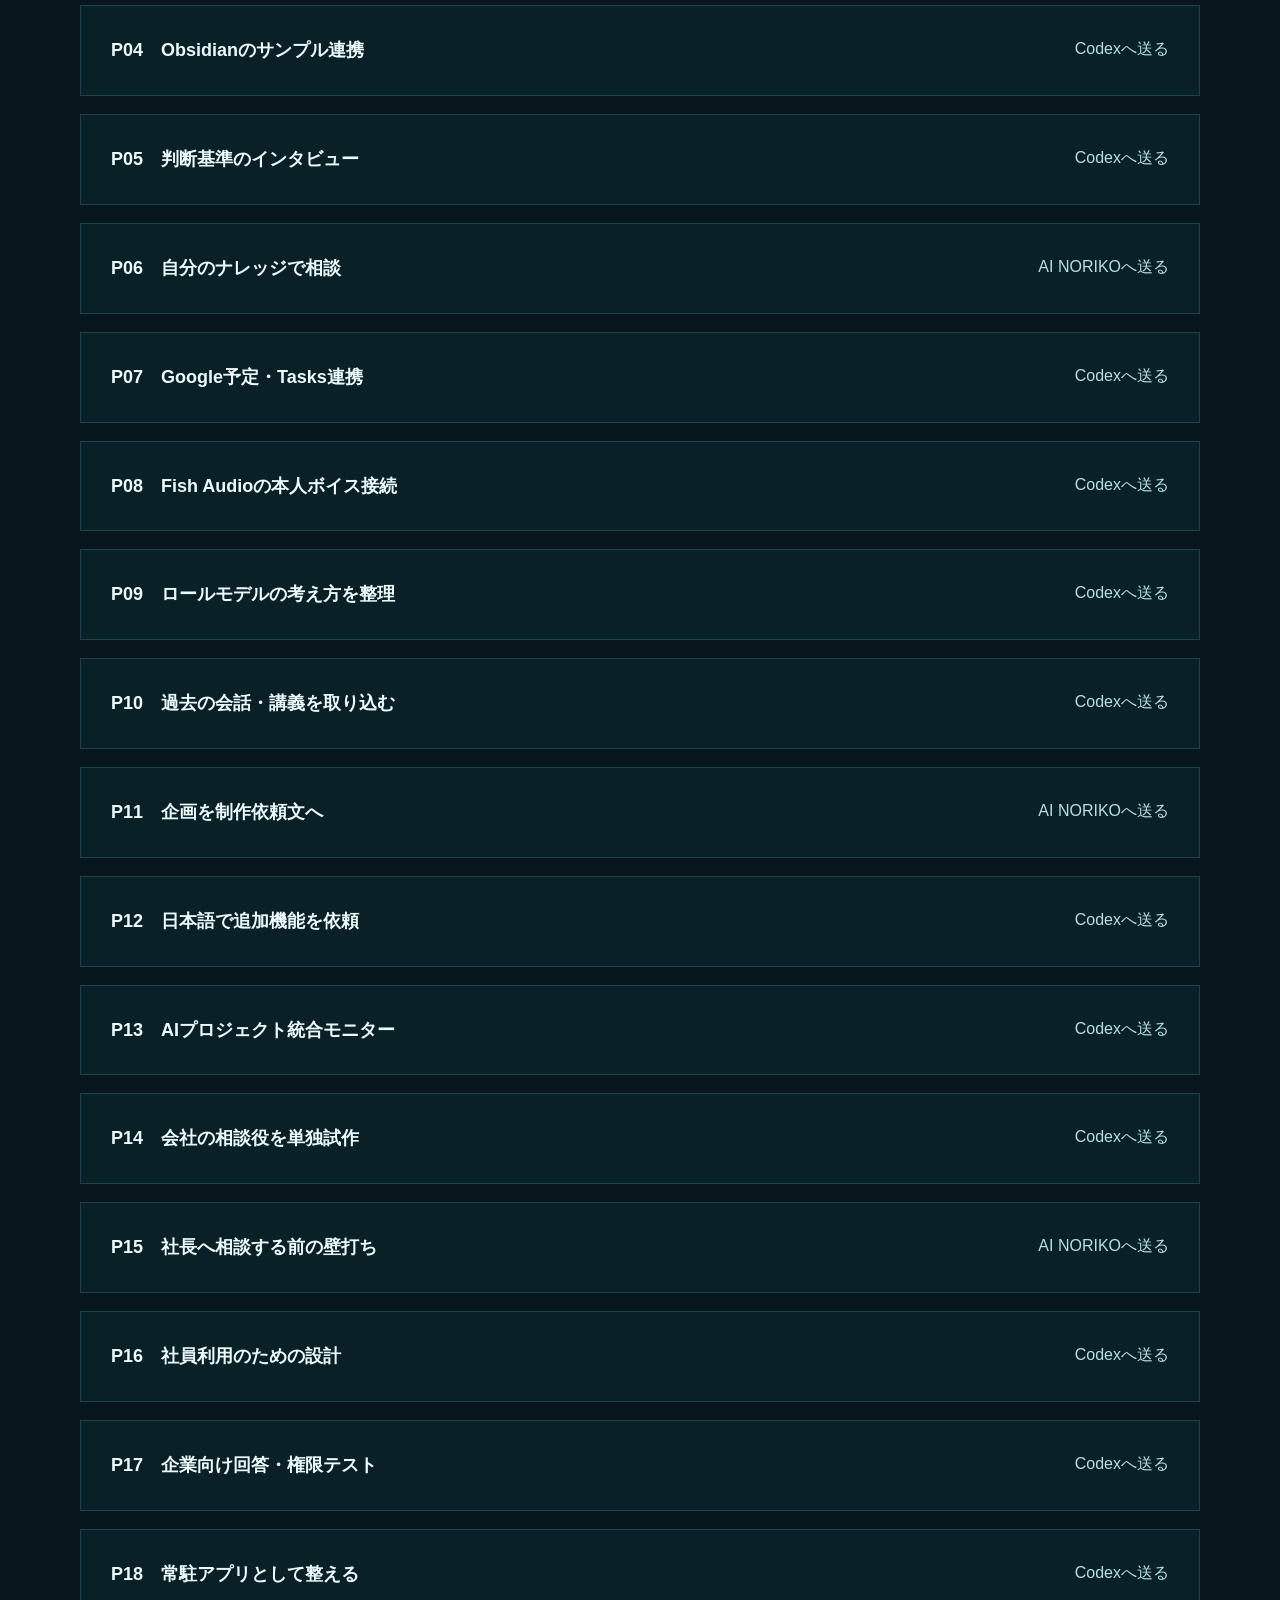
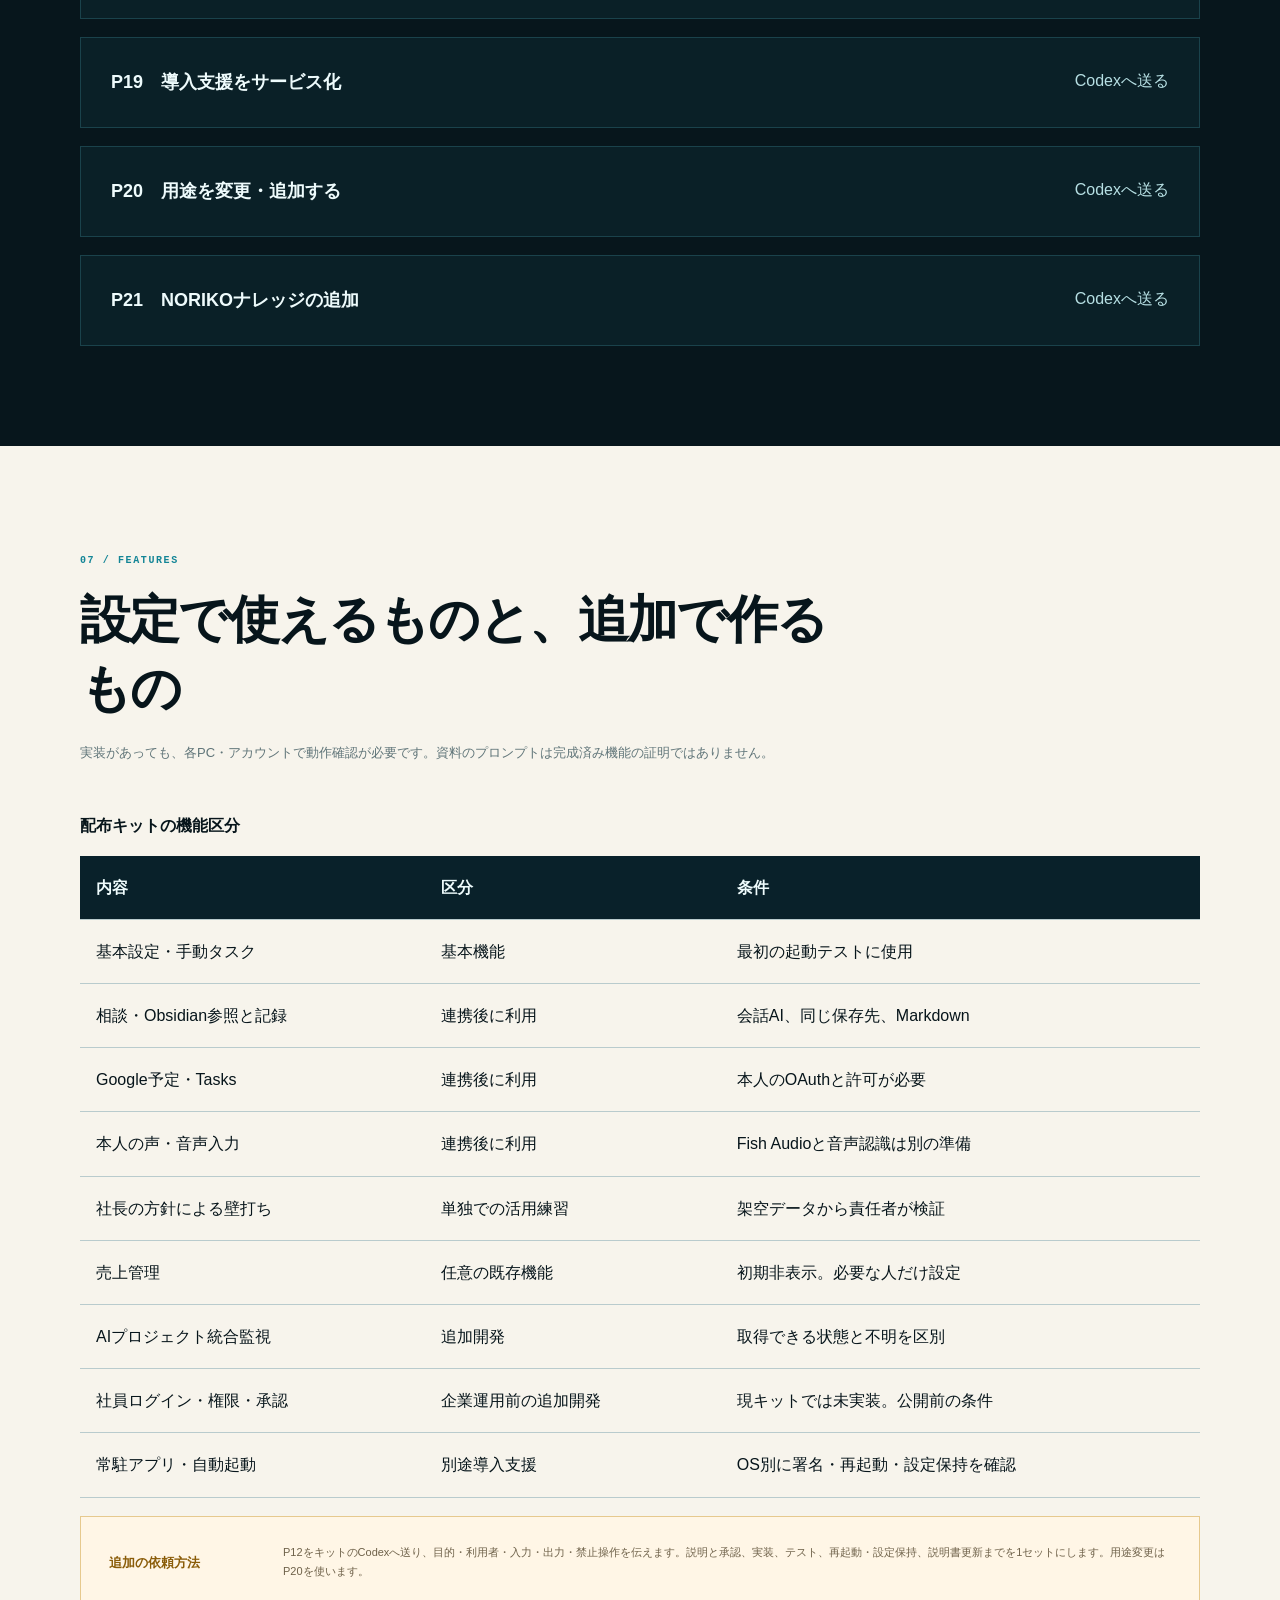
==== commit 39c6b1e9: "Publish student PC handover guide and standalone download" ====
--- a/docs/index.html
+++ b/docs/index.html
@@ -1,5 +1,5 @@
 <!doctype html>
-<html lang="ja"><head><meta charset="utf-8"><meta name="viewport" content="width=device-width, initial-scale=1"><title>AI NORIKO｜生徒用 講義資料・導入ガイド</title><meta name="description" content="AI NORIKOの導入手順、21本のコピペ用プロンプト、スターターキット、講義スライド、NORIKOナレッジ導入ガイド。"><meta name="color-scheme" content="light"><link rel="stylesheet" href="./styles.css"><script src="./script.js" defer></script></head><body><main class="resource-page" id="top"><header class="resource-header"><a class="brand" href="#top"><span class="brand-mark">N</span><span><strong>AI NORIKO</strong><small>CLASS RESOURCES</small></span></a><a class="resource-back" href="#top">教材ページの先頭へ</a></header><section class="resource-hero"><p class="eyebrow"><span></span> 2026.09.19 改訂 / キット v1.2.0 / 初回5名の導入講座</p><h1>共通の基本セットから、<br/><em>自分とチームの相談役へ。</em></h1><p>全員が同じキットを導入し、動作確認の後で発展先を選びます。このページの手順を進め、必要な文をコピーしてください。詳しい手順とテンプレートは一式ダウンロードできます。</p><div class="resource-actions"><a class="button primary" href="./codex-install/">まずCodexを準備する</a><a class="button secondary" href="#downloads">教材をダウンロード</a><a class="button secondary" href="#prompts">プロンプトを選ぶ</a></div><div class="resource-alerts"><p><strong>今回の共通ゴール</strong> 起動・基本操作を確認し、会話AIとサンプルのナレッジで相談を試す。</p><p><strong>企業向けの境界</strong> 社員ログイン・権限・承認は未実装。まず責任者1人で試作し、社員公開は追加開発・検証の後です。</p></div></section><nav class="resource-index" aria-label="受講者用目次"><a href="#route">全体像</a><a href="./codex-install/">Codex導入</a><a href="#downloads">準備</a><a href="#windows-setup">Windows展開</a><a href="#setup">共通導入</a><a href="#multiple-installs">複数導入</a><a href="#noriko-knowledge">NORIKOナレッジ</a><a href="#personal">個人活用</a><a href="#team">企業活用</a><a href="#prompts">コピペ文</a><a href="#options">追加機能</a><a href="#service">サービス化</a><a href="#trouble">困ったとき</a></nav><section class="resource-section" id="route"><div class="resource-title"><small>01 / COMMON BASE</small><h2>土台は共通。発展先を選べます。</h2><p>「設定する」「使い方を練習する」「機能を作る」を区別して進めます。</p></div><div class="option-grid"><article><small>全員共通</small><strong>基本導入</strong><p>起動、名前、手動タスク。会話AIとObsidianのサンプル参照まで準備します。</p></article><article><small>個人向けの発展</small><strong>自分のAI秘書</strong><p>予定整理、日々の記録、自分の判断基準での相談。必要な連携だけ選びます。</p></article><article><small>企業向けの発展</small><strong>社長方針のAI相談役</strong><p>企画や相談材料の事前整理。単独試作後に、権限や共有機能を別途作ります。</p></article></div><div class="success-line"><strong>最小の導入合格</strong><p>起動して、手動タスクを1件追加・完了できる。自由な会話は会話AIの準備後に確認します。</p></div></section><section class="resource-section resource-downloads" id="downloads"><div class="resource-title"><small>02 / DOWNLOADS</small><h2>講義で使うもの</h2><p>キットはMac・Windows共通です。アプリとモデルの準備は各PCで確認します。認証操作の間は画面共有を止め、キーやパスワードを映さないでください。</p></div><div class="download-grid"><a class="download-card featured" href="#windows-setup"><small>Windows 10・11 / ZIP展開が難しい方へ</small><strong>ダブルクリックでキットを準備</strong><p>補助ファイルがZIPのダウンロードと展開を行います。展開後の本体フォルダをCodexで開きます。</p><span>Windows向けの手順へ →</span></a><a class="download-card featured" href="./codex-install/"><small>はじめての方は、ここから / Mac・Windows別</small><strong>Codexをインストールして開く</strong><p>ダウンロード後の操作、アプリ一覧からの起動、ログインまで。OSをタブで切り替え、図付きの手順で確認できます。</p><span>インストール・起動ガイド →</span></a><a class="download-card" href="./downloads/AI-NORIKO-Starter-Kit.zip" download=""><small>全員共通 / v1.2.0</small><strong>スターターキット</strong><p>v1.2.0：フォルダ別データ分離に対応。本体・複数導入ガイド・21本のプロンプトを同梱。旧ZIPは取り直してください。</p><span>共通キットZIP ↓</span></a><a class="download-card" href="https://obsidian.md/download" target="_blank" rel="noreferrer"><small>ナレッジ用</small><strong>Obsidian</strong><p>判断基準や日々の記録を確認するアプリ。NORIKOと同じナレッジフォルダを開きます。</p><span>公式ダウンロード ↗</span></a><a class="download-card" href="https://nodejs.org/en/download" target="_blank" rel="noreferrer"><small>実行環境 / 22.12以上</small><strong>Node.js LTS</strong><p>講義の検証環境は24.14です。未導入の場合に本人が導入し、会社PCでは管理者の許可を確認します。</p><span>公式ダウンロード ↗</span></a><a class="download-card" href="./downloads/AI-NORIKO-Lecture-Slides.pptx" download=""><small>講義資料</small><strong>共通導入・発展スライド</strong><p>基本操作の9月18日版。複数導入と保存先については、このページのv1.2補足と最新版ガイドを優先してください。</p><span>PowerPoint ↓</span></a><a class="download-card" href="./downloads/AI-NORIKO-Learning-Guide.zip" download=""><small>資料だけ必要な方へ</small><strong>導入・発展ガイド一式</strong><p>本体を除いた説明書と記入テンプレート。後から自分の用途へ書き換えて使えます。</p><span>資料ZIP ↓</span></a><a class="download-card" href="./downloads/AI-NORIKO-Copy-Paste-Prompts.txt" download=""><small>送信先・前提付き</small><strong>21本のプロンプト集</strong><p>オフラインでも読めるテキスト版。［ ］を置き換え、指定したアプリへ送ります。</p><span>テキスト資料 ↓</span></a><a class="download-card" href="./downloads/guide/docs/COURSE_GUIDE.md" download=""><small>復習用</small><strong>共通導入の詳しい手順</strong><p>準備から再起動まで、「できた状態」と止まる場所を確認できます。</p><span>Markdown資料 ↓</span></a><a class="download-card" href="./downloads/guide/docs/NORIKO_KNOWLEDGE_SETUP.md" download=""><small>任意 / 別パックを受け取った方へ</small><strong>NORIKOナレッジ導入ガイド</strong><p>保存先確認、13ノート追加、検索・相談テスト、元に戻す方法。思考パック本体は含みません。</p><span>Markdown資料 ↓</span></a></div><p class="course-source">公式アプリ情報：<a href="https://learn.chatgpt.com/docs/app" target="_blank" rel="noreferrer">OpenAI公式説明</a>（2026年9月18日確認）。表示名や利用条件は更新されます。画面が違う場合は講師へ確認してください。</p></section><section class="resource-section" id="windows-setup">
+<html lang="ja"><head><meta charset="utf-8"><meta name="viewport" content="width=device-width, initial-scale=1"><title>AI NORIKO｜生徒用 講義資料・導入ガイド</title><meta name="description" content="AI NORIKOの導入手順、21本のコピペ用プロンプト、スターターキット、講義スライド、NORIKOナレッジ導入ガイド。"><meta name="color-scheme" content="light"><link rel="stylesheet" href="./styles.css"><script src="./script.js" defer></script></head><body><main class="resource-page" id="top"><header class="resource-header"><a class="brand" href="#top"><span class="brand-mark">N</span><span><strong>AI NORIKO</strong><small>CLASS RESOURCES</small></span></a><a class="resource-back" href="#top">教材ページの先頭へ</a></header><section class="resource-hero"><p class="eyebrow"><span></span> 2026.09.19 改訂 / キット v1.2.0 / 初回5名の導入講座</p><h1>共通の基本セットから、<br/><em>自分とチームの相談役へ。</em></h1><p>全員が同じキットを導入し、動作確認の後で発展先を選びます。このページの手順を進め、必要な文をコピーしてください。詳しい手順とテンプレートは一式ダウンロードできます。</p><div class="resource-actions"><a class="button primary" href="./codex-install/">まずCodexを準備する</a><a class="button secondary" href="#downloads">教材をダウンロード</a><a class="button secondary" href="#prompts">プロンプトを選ぶ</a></div><div class="resource-alerts"><p><strong>今回の共通ゴール</strong> 起動・基本操作を確認し、会話AIとサンプルのナレッジで相談を試す。</p><p><strong>企業向けの境界</strong> 社員ログイン・権限・承認は未実装。まず責任者1人で試作し、社員公開は追加開発・検証の後です。</p></div></section><nav class="resource-index" aria-label="受講者用目次"><a href="#route">全体像</a><a href="./codex-install/">Codex導入</a><a href="#downloads">準備</a><a href="#windows-setup">Windows展開</a><a href="#setup">共通導入</a><a href="#multiple-installs">複数導入</a><a data-pc-handover-nav href="./pc-handover/">PC引き継ぎ</a><a href="#noriko-knowledge">NORIKOナレッジ</a><a href="#personal">個人活用</a><a href="#team">企業活用</a><a href="#prompts">コピペ文</a><a href="#options">追加機能</a><a href="#service">サービス化</a><a href="#trouble">困ったとき</a></nav><section class="resource-section" id="route"><div class="resource-title"><small>01 / COMMON BASE</small><h2>土台は共通。発展先を選べます。</h2><p>「設定する」「使い方を練習する」「機能を作る」を区別して進めます。</p></div><div class="option-grid"><article><small>全員共通</small><strong>基本導入</strong><p>起動、名前、手動タスク。会話AIとObsidianのサンプル参照まで準備します。</p></article><article><small>個人向けの発展</small><strong>自分のAI秘書</strong><p>予定整理、日々の記録、自分の判断基準での相談。必要な連携だけ選びます。</p></article><article><small>企業向けの発展</small><strong>社長方針のAI相談役</strong><p>企画や相談材料の事前整理。単独試作後に、権限や共有機能を別途作ります。</p></article></div><div class="success-line"><strong>最小の導入合格</strong><p>起動して、手動タスクを1件追加・完了できる。自由な会話は会話AIの準備後に確認します。</p></div></section><section class="resource-section resource-downloads" id="downloads"><div class="resource-title"><small>02 / DOWNLOADS</small><h2>講義で使うもの</h2><p>キットはMac・Windows共通です。アプリとモデルの準備は各PCで確認します。認証操作の間は画面共有を止め、キーやパスワードを映さないでください。</p></div><div class="download-grid"><a class="download-card" data-pc-handover-card href="./pc-handover/"><small>PCを買い替えた・旧PCが使えなくなった方へ</small><strong>AI NORIKOのPC引き継ぎガイド</strong><p>旧PC・バックアップの有無で手順を選択。Mac／Windows別の説明と、Codexに貼る指示文を用意しています。</p><span>引き継ぎの手順を見る →</span></a><a class="download-card" data-pc-handover-download href="./downloads/AI-NORIKO-PC-Handover.html" download="AI-NORIKO-PC-Handover.html"><small>ファイルで受け取りたい方へ / 単体HTML</small><strong>PC引き継ぎガイドを保存</strong><p>保存したファイルをブラウザーで開いて使えます。手順書のみで、個人データや自動復元機能は含みません。</p><span>HTMLファイルをダウンロード ↓</span></a><a class="download-card featured" href="#windows-setup"><small>Windows 10・11 / ZIP展開が難しい方へ</small><strong>ダブルクリックでキットを準備</strong><p>補助ファイルがZIPのダウンロードと展開を行います。展開後の本体フォルダをCodexで開きます。</p><span>Windows向けの手順へ →</span></a><a class="download-card featured" href="./codex-install/"><small>はじめての方は、ここから / Mac・Windows別</small><strong>Codexをインストールして開く</strong><p>ダウンロード後の操作、アプリ一覧からの起動、ログインまで。OSをタブで切り替え、図付きの手順で確認できます。</p><span>インストール・起動ガイド →</span></a><a class="download-card" href="./downloads/AI-NORIKO-Starter-Kit.zip" download=""><small>全員共通 / v1.2.0</small><strong>スターターキット</strong><p>v1.2.0：フォルダ別データ分離に対応。本体・複数導入ガイド・21本のプロンプトを同梱。旧ZIPは取り直してください。</p><span>共通キットZIP ↓</span></a><a class="download-card" href="https://obsidian.md/download" target="_blank" rel="noreferrer"><small>ナレッジ用</small><strong>Obsidian</strong><p>判断基準や日々の記録を確認するアプリ。NORIKOと同じナレッジフォルダを開きます。</p><span>公式ダウンロード ↗</span></a><a class="download-card" href="https://nodejs.org/en/download" target="_blank" rel="noreferrer"><small>実行環境 / 22.12以上</small><strong>Node.js LTS</strong><p>講義の検証環境は24.14です。未導入の場合に本人が導入し、会社PCでは管理者の許可を確認します。</p><span>公式ダウンロード ↗</span></a><a class="download-card" href="./downloads/AI-NORIKO-Lecture-Slides.pptx" download=""><small>講義資料</small><strong>共通導入・発展スライド</strong><p>基本操作の9月18日版。複数導入と保存先については、このページのv1.2補足と最新版ガイドを優先してください。</p><span>PowerPoint ↓</span></a><a class="download-card" href="./downloads/AI-NORIKO-Learning-Guide.zip" download=""><small>資料だけ必要な方へ</small><strong>導入・発展ガイド一式</strong><p>本体を除いた説明書と記入テンプレート。後から自分の用途へ書き換えて使えます。</p><span>資料ZIP ↓</span></a><a class="download-card" href="./downloads/AI-NORIKO-Copy-Paste-Prompts.txt" download=""><small>送信先・前提付き</small><strong>21本のプロンプト集</strong><p>オフラインでも読めるテキスト版。［ ］を置き換え、指定したアプリへ送ります。</p><span>テキスト資料 ↓</span></a><a class="download-card" href="./downloads/guide/docs/COURSE_GUIDE.md" download=""><small>復習用</small><strong>共通導入の詳しい手順</strong><p>準備から再起動まで、「できた状態」と止まる場所を確認できます。</p><span>Markdown資料 ↓</span></a><a class="download-card" href="./downloads/guide/docs/NORIKO_KNOWLEDGE_SETUP.md" download=""><small>任意 / 別パックを受け取った方へ</small><strong>NORIKOナレッジ導入ガイド</strong><p>保存先確認、13ノート追加、検索・相談テスト、元に戻す方法。思考パック本体は含みません。</p><span>Markdown資料 ↓</span></a></div><p class="course-source">公式アプリ情報：<a href="https://learn.chatgpt.com/docs/app" target="_blank" rel="noreferrer">OpenAI公式説明</a>（2026年9月18日確認）。表示名や利用条件は更新されます。画面が違う場合は講師へ確認してください。</p></section><section class="resource-section" id="windows-setup">
   <div class="resource-title"><small>WINDOWS / ZIPが開けない方へ</small><h2>ダブルクリックで、キットを準備。</h2><p>Windows 10・11向け。ZIPを先に展開する必要はありません。補助ファイルがダウンロードと展開を行い、最後に本体フォルダを開きます。</p></div>
   <div class="resource-actions"><a class="button primary" href="./downloads/AI-NORIKO-Windows-Setup.cmd" download>Windows用 ダウンロード・展開 ↓</a><a class="button secondary" href="./downloads/AI-NORIKO-Windows-Help.md" download>使い方を保存 ↓</a></div>
   <ol class="resource-steps">
